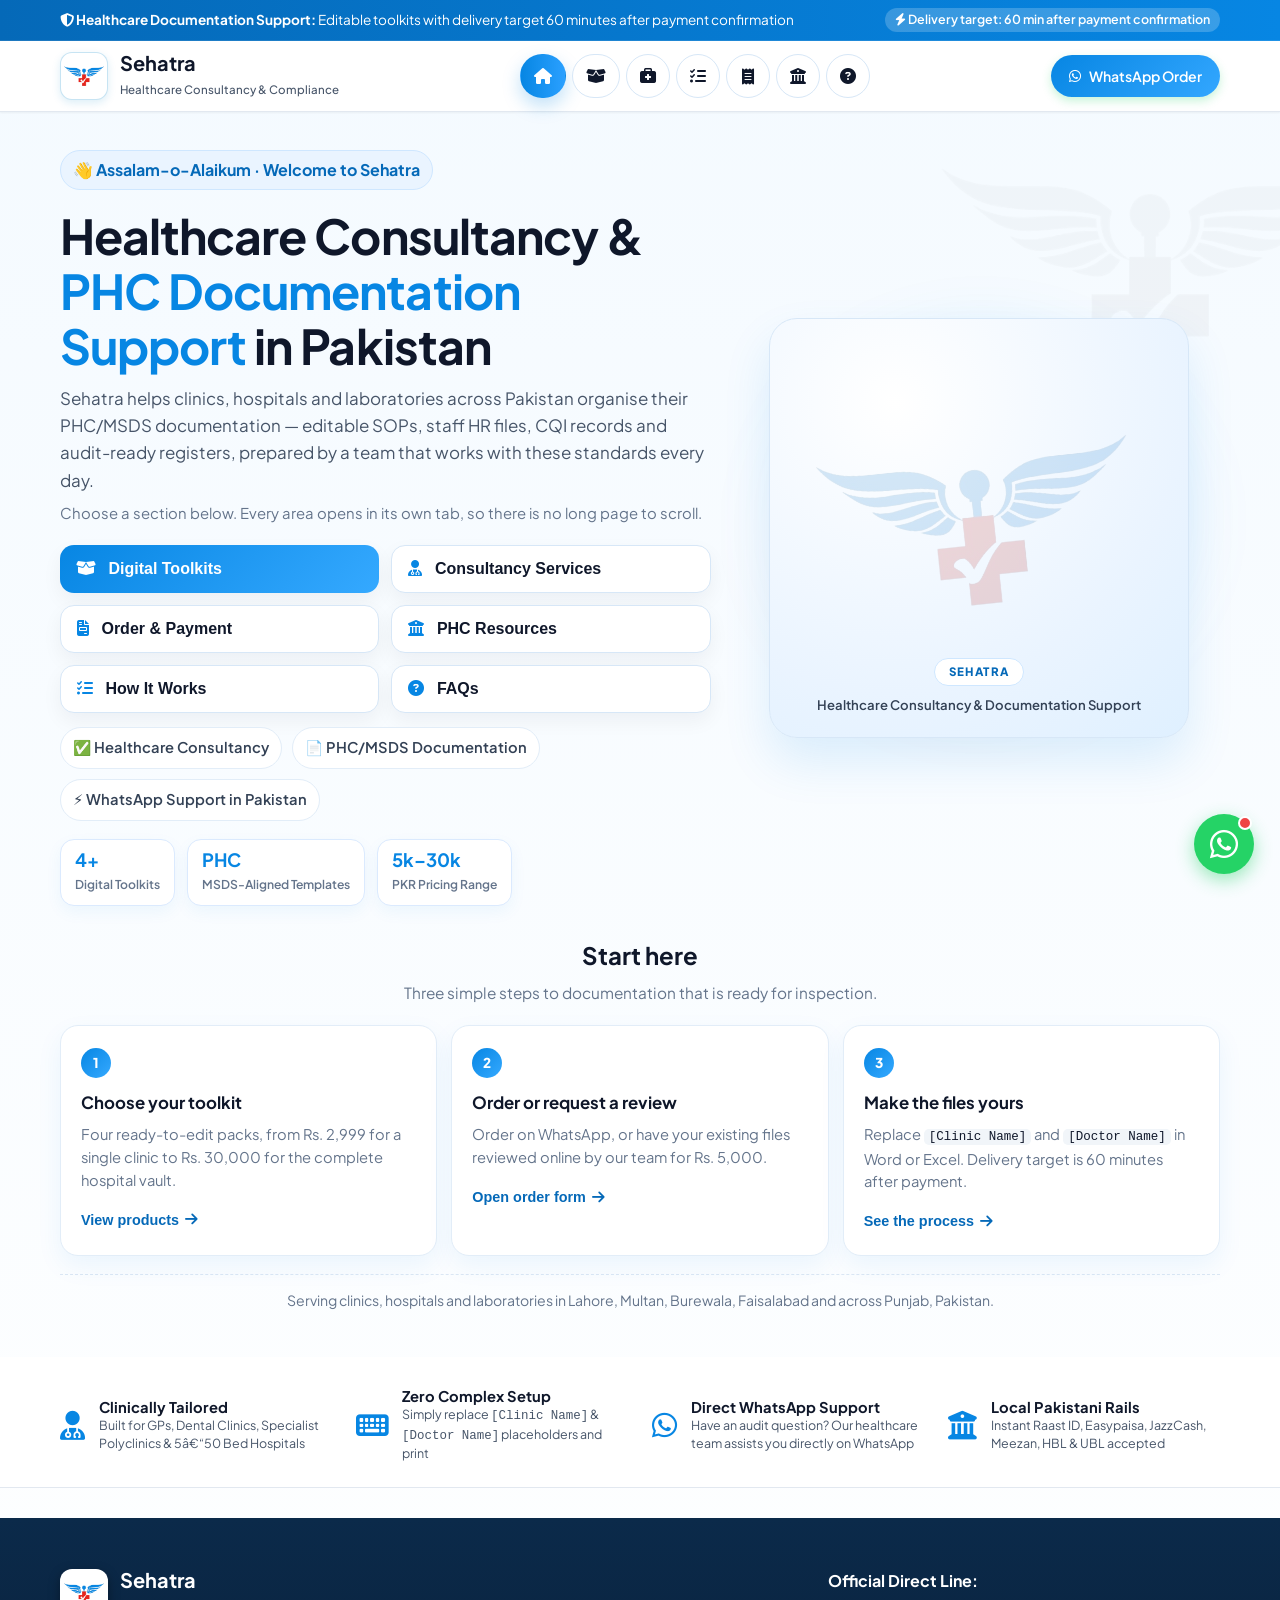
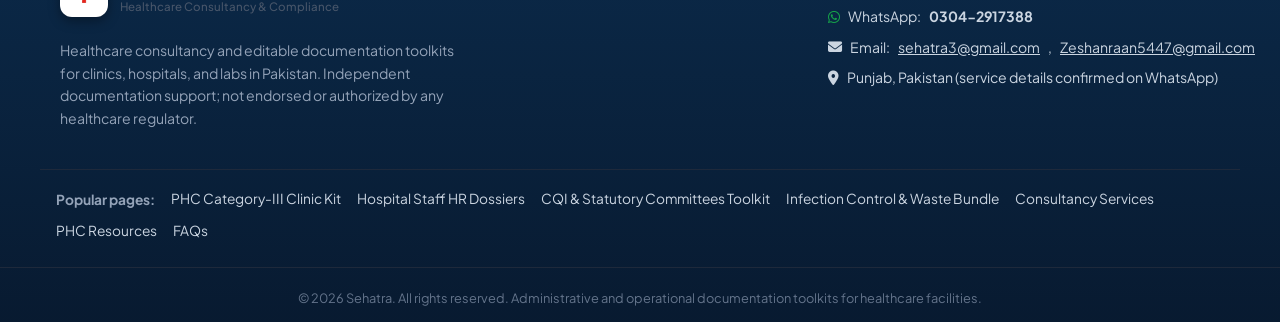
==== index.html @ 79a6854d "Animate watermark panel with floating glow, sheen and sparkles" ====
﻿<!DOCTYPE html>
<html lang="en">
<head>
    <meta charset="UTF-8">
    <meta name="viewport" content="width=device-width, initial-scale=1.0">
    <title>Sehatra | Healthcare Consultancy &amp; PHC Documentation in Pakistan</title>
    <meta name="description" content="Sehatra healthcare consultancy in Pakistan: PHC/MSDS documentation, online document review (Rs. 5,000) and on-visit audit guidance (Rs. 15,000) for clinics &amp; hospitals.">
    <link rel="canonical" href="https://zeshanhaider1.github.io/sehatra/">
    <link rel="icon" type="image/png" href="sehatra-logo.png">
    <link rel="apple-touch-icon" href="sehatra-logo.png">
    <link rel="preconnect" href="https://cdnjs.cloudflare.com" crossorigin>

    <!-- Search Engine Optimization (SEO) Meta Tags -->
    <meta name="robots" content="index, follow, max-snippet:-1, max-image-preview:large, max-video-preview:-1">
    <meta name="keywords" content="healthcare consultancy Pakistan, healthcare consultant Punjab, hospital consultancy Pakistan, clinic consultancy, PHC documentation consultancy, PHC MSDS consultant, hospital audit guidance, healthcare compliance consultant, Sehatra, clinic documentation Pakistan, hospital HR files, CQI committee records, infection control logs, healthcare SOP templates">
    <meta name="author" content="Sehatra">
    <meta name="geo.region" content="PK-PB">
    <meta name="geo.placename" content="Punjab, Pakistan">

    <!-- Structured Data (JSON-LD) for Google Rich Snippets & Search Appearance -->
    <script type="application/ld+json">
    {
      "@context": "https://schema.org",
      "@graph": [
        {
          "@type": "Organization",
          "@id": "https://zeshanhaider1.github.io/sehatra/#organization",
          "name": "Sehatra",
          "url": "https://zeshanhaider1.github.io/sehatra/",
          "logo": {
            "@type": "ImageObject",
            "url": "https://zeshanhaider1.github.io/sehatra/sehatra-logo.png"
          },
          "contactPoint": {
            "@type": "ContactPoint",
            "telephone": "+92-304-2917388",
            "contactType": "customer service",
            "areaServed": "PK",
            "availableLanguage": ["English", "Urdu"]
          },
          "sameAs": [
            "https://www.facebook.com/112123161286133",
            "https://www.instagram.com/sehatra4/",
            "https://www.tiktok.com/@sehatrabyzeshanhaider"
          ]
        },
        {
          "@type": "WebSite",
          "@id": "https://zeshanhaider1.github.io/sehatra/#website",
          "url": "https://zeshanhaider1.github.io/sehatra/",
          "name": "Sehatra",
          "description": "Editable healthcare operations and documentation toolkits for clinics, hospitals and labs in Pakistan",
          "publisher": {
            "@id": "https://zeshanhaider1.github.io/sehatra/#organization"
          }
        },
        {
          "@type": "Product",
          "name": "PHC Category-III Clinic Compliance Starter Kit",
          "url": "https://zeshanhaider1.github.io/sehatra/phc-category-iii-clinic-kit.html",
          "description": "Complete operations SOP manual, 47-point audit checklist, and biomedical waste tracker for single-doctor clinics and dental practices.",
          "image": "https://zeshanhaider1.github.io/sehatra/sehatra-logo.png",
          "brand": {
            "@type": "Brand",
            "name": "Sehatra"
          },
          "offers": {
            "@type": "Offer",
            "url": "https://zeshanhaider1.github.io/sehatra/#products",
            "priceCurrency": "PKR",
            "price": "4999",
            "priceValidUntil": "2027-12-31",
            "availability": "https://schema.org/InStock",
            "seller": {
              "@id": "https://zeshanhaider1.github.io/sehatra/#organization"
            }
          }
        },
        {
          "@type": "Product",
          "name": "Clinic Infection Control & Biomedical Waste Bundle",
          "url": "https://zeshanhaider1.github.io/sehatra/infection-control-biomedical-waste-bundle.html",
          "description": "Autoclave logbooks, color-coded waste segregation registers, and needle-stick injury incident protocols.",
          "image": "https://zeshanhaider1.github.io/sehatra/sehatra-logo.png",
          "brand": {
            "@type": "Brand",
            "name": "Sehatra"
          },
          "offers": {
            "@type": "Offer",
            "url": "https://zeshanhaider1.github.io/sehatra/#products",
            "priceCurrency": "PKR",
            "price": "2999",
            "priceValidUntil": "2027-12-31",
            "availability": "https://schema.org/InStock",
            "seller": {
              "@id": "https://zeshanhaider1.github.io/sehatra/#organization"
            }
          }
        },
        {
          "@type": "Product",
          "name": "All-in-One Healthcare Operations & Hospital Accreditation Vault",
          "description": "Definitive master suite containing all 4 specialized toolkits covering every single administrative standard for clinics and hospitals.",
          "image": "https://zeshanhaider1.github.io/sehatra/sehatra-logo.png",
          "brand": {
            "@type": "Brand",
            "name": "Sehatra"
          },
          "offers": {
            "@type": "Offer",
            "url": "https://zeshanhaider1.github.io/sehatra/#products",
            "priceCurrency": "PKR",
            "price": "30000",
            "priceValidUntil": "2027-12-31",
            "availability": "https://schema.org/InStock",
            "seller": {
              "@id": "https://zeshanhaider1.github.io/sehatra/#organization"
            }
          }
        },
        {
          "@type": "Product",
          "name": "Hospital Staff HR Dossiers & Job Descriptions Pack",
          "url": "https://zeshanhaider1.github.io/sehatra/hospital-hr-dossiers.html",
          "description": "Editable staff master files, 16-cadre job descriptions, orientation manual, appraisal pack, and credentialing tracker for hospitals and clinics in Pakistan.",
          "image": "https://zeshanhaider1.github.io/sehatra/sehatra-logo.png",
          "brand": {"@type": "Brand", "name": "Sehatra"},
          "offers": {
            "@type": "Offer",
            "url": "https://zeshanhaider1.github.io/sehatra/hospital-hr-dossiers.html",
            "priceCurrency": "PKR",
            "price": "4999",
            "availability": "https://schema.org/InStock",
            "seller": {"@id": "https://zeshanhaider1.github.io/sehatra/#organization"}
          }
        },
        {
          "@type": "Product",
          "name": "Hospital CQI & Statutory Committees Toolkit",
          "url": "https://zeshanhaider1.github.io/sehatra/hospital-cqi-committees.html",
          "description": "Editable CQI notification-to-minutes sequence, KPI trackers, OTMC and HICC packs, and medical record review formats.",
          "image": "https://zeshanhaider1.github.io/sehatra/sehatra-logo.png",
          "brand": {"@type": "Brand", "name": "Sehatra"},
          "offers": {
            "@type": "Offer",
            "url": "https://zeshanhaider1.github.io/sehatra/hospital-cqi-committees.html",
            "priceCurrency": "PKR",
            "price": "6999",
            "availability": "https://schema.org/InStock",
            "seller": {"@id": "https://zeshanhaider1.github.io/sehatra/#organization"}
          }
        },
        {
          "@type": "FAQPage",
          "mainEntity": [
            {
              "@type": "Question",
              "name": "Are these templates aligned with Punjab Healthcare Commission (PHC) MSDS?",
              "acceptedAnswer": {
                "@type": "Answer",
                "text": "These templates are drafted to align with commonly referenced indicators in PHC Category-II/III MSDS and similar provincial standards. They are administrative tools to help organize documentation; inspection outcomes depend on your facility's actual implementation, records, and the regulator's review."
              }
            },
            {
              "@type": "Question",
              "name": "In what format are the files provided, and can we edit them?",
              "acceptedAnswer": {
                "@type": "Answer",
                "text": "All documents are provided in fully editable Microsoft Word (.docx) and Microsoft Excel (.xlsx) formats. Each document features clear placeholders like [Clinic Name] and [Doctor Name], allowing you to insert your clinic details, doctor registration numbers, and letterhead in minutes."
              }
            },
            {
              "@type": "Question",
              "name": "How quickly do we receive the files after payment?",
              "acceptedAnswer": {
                "@type": "Answer",
                "text": "Our delivery target is within 60 minutes after payment confirmation. Once your transfer screenshot is shared on WhatsApp, we send the Google Drive link and a compressed ZIP file. If there is any delay, we will update you on WhatsApp."
              }
            },
            {
              "@type": "Question",
              "name": "Can clinics and hospitals in Sindh (SHCC), KPK, or Islamabad (IHRA) use these toolkits?",
              "acceptedAnswer": {
                "@type": "Answer",
                "text": "Many operational areas (infection control, biomedical waste segregation, staff credentialing, and informed consent) are similar across provincial regulators such as SHCC, KP-HCC, and IHRA. However, requirements can vary by province, category, and facility type, so review and adapt the templates to your local regulator's current checklist."
              }
            },
            {
              "@type": "Question",
              "name": "Do you provide guidance if an inspector requests specific compliance registers?",
              "acceptedAnswer": {
                "@type": "Answer",
                "text": "Yes. Every kit includes a quick-start organization checklist, and our support desk is available on WhatsApp to guide you on how to fill, sign, and organize your files. We provide documentation support, not regulatory approval guarantees."
              }
            },
            {
              "@type": "Question",
              "name": "Does Sehatra provide healthcare consultancy services?",
              "acceptedAnswer": {
                "@type": "Answer",
                "text": "Yes. Sehatra provides healthcare consultancy and documentation support for clinics and hospitals in Pakistan, including Online Document Preview & Review (Rs. 5,000) and On-Visit Consultation & Audit Guidance (Rs. 15,000). Services focus on practical documentation guidance and record organization; regulatory approval is not guaranteed."
              }
            }
          ]
        },
        {
          "@type": "ProfessionalService",
          "@id": "https://zeshanhaider1.github.io/sehatra/#service",
          "name": "Sehatra Healthcare Consultancy",
          "url": "https://zeshanhaider1.github.io/sehatra/#services",
          "provider": {"@id": "https://zeshanhaider1.github.io/sehatra/#organization"},
          "areaServed": [
            {"@type": "Country", "name": "Pakistan"},
            {"@type": "AdministrativeArea", "name": "Punjab"},
            {"@type": "City", "name": "Lahore"},
            {"@type": "City", "name": "Multan"},
            {"@type": "City", "name": "Burewala"},
            {"@type": "City", "name": "Faisalabad"},
            {"@type": "City", "name": "Islamabad"}
          ],
          "telephone": "+92-304-2917388",
          "priceRange": "PKR 2,999 - PKR 30,000",
          "address": {
            "@type": "PostalAddress",
            "addressLocality": "Burewala",
            "addressRegion": "Punjab",
            "addressCountry": "PK"
          },
          "serviceType": ["Healthcare consultancy", "PHC documentation support", "Hospital audit guidance", "Clinic compliance documentation"],
          "description": "Healthcare consultancy and documentation support for clinics and hospitals in Pakistan, including online document review and on-visit audit guidance.",
          "hasOfferCatalog": {
            "@type": "OfferCatalog",
            "name": "Healthcare Consultancy Services",
            "itemListElement": [
              {
                "@type": "Offer",
                "itemOffered": {"@type": "Service", "name": "Online Document Preview & Review"},
                "price": "5000",
                "priceCurrency": "PKR"
              },
              {
                "@type": "Offer",
                "itemOffered": {"@type": "Service", "name": "On-Visit Consultation & Audit Guidance"},
                "price": "15000",
                "priceCurrency": "PKR"
              }
            ]
          }
        }
,
        {
          "@type": "BreadcrumbList",
          "@id": "https://zeshanhaider1.github.io/sehatra/#breadcrumb",
          "itemListElement": [
            {"@type": "ListItem", "position": 1, "name": "Home", "item": "https://zeshanhaider1.github.io/sehatra/"},
            {"@type": "ListItem", "position": 2, "name": "Digital Toolkits", "item": "https://zeshanhaider1.github.io/sehatra/#products"},
            {"@type": "ListItem", "position": 3, "name": "Consultancy Services", "item": "https://zeshanhaider1.github.io/sehatra/#services"},
            {"@type": "ListItem", "position": 4, "name": "Order & Payment", "item": "https://zeshanhaider1.github.io/sehatra/#order-form-section"}
          ]
        },
        {
          "@type": "HowTo",
          "@id": "https://zeshanhaider1.github.io/sehatra/#howto-order",
          "name": "How to order a Sehatra healthcare documentation toolkit",
          "description": "Order an editable PHC/MSDS documentation toolkit from Sehatra in three steps using local Pakistani payment methods.",
          "totalTime": "PT60M",
          "estimatedCost": {"@type": "MonetaryAmount", "currency": "PKR", "value": "2999"},
          "step": [
            {
              "@type": "HowToStep",
              "position": 1,
              "name": "Select toolkit and submit details",
              "text": "Choose the toolkit or consultancy service you need and send your clinic details on WhatsApp or through the online order form.",
              "url": "https://zeshanhaider1.github.io/sehatra/#products"
            },
            {
              "@type": "HowToStep",
              "position": 2,
              "name": "Transfer payment through local rails",
              "text": "Pay via Raast ID, Easypaisa, JazzCash, Meezan, HBL or UBL bank transfer, then share the payment screenshot on WhatsApp.",
              "url": "https://zeshanhaider1.github.io/sehatra/#order-form-section"
            },
            {
              "@type": "HowToStep",
              "position": 3,
              "name": "Receive editable files",
              "text": "Receive a Google Drive link and a compressed ZIP with editable Word and Excel files, with a delivery target of 60 minutes after payment confirmation.",
              "url": "https://zeshanhaider1.github.io/sehatra/#how-it-works"
            }
          ]
        }
      ]
    }
    </script>
    
    <!-- Open Graph / Facebook -->
    <meta property="og:type" content="website">
    <meta property="og:site_name" content="Sehatra">
    <meta property="og:title" content="Sehatra - Healthcare Consultancy &amp; PHC Documentation Services in Pakistan">
    <meta property="og:description" content="Healthcare consultancy in Pakistan: online document review, on-visit audit guidance, and editable PHC/MSDS documentation toolkits for clinics, hospitals &amp; labs.">
    <meta property="og:url" content="https://zeshanhaider1.github.io/sehatra/">
    <meta property="og:locale" content="en_PK">
    <meta property="og:image" content="https://zeshanhaider1.github.io/sehatra/og-image.png">
    <meta property="og:image:secure_url" content="https://zeshanhaider1.github.io/sehatra/og-image.png">
    <meta property="og:image:type" content="image/png">
    <meta property="og:image:width" content="1200">
    <meta property="og:image:height" content="630">
    <meta property="og:image:alt" content="Sehatra — healthcare consultancy and PHC documentation support in Pakistan">
    
    <!-- Twitter -->
    <meta name="twitter:card" content="summary_large_image">
    <meta name="twitter:title" content="Sehatra - Healthcare Consultancy &amp; Documentation Services in Pakistan">
    <meta name="twitter:description" content="Healthcare consultancy in Pakistan: document review, on-visit audit guidance, and editable PHC/MSDS toolkits for clinics &amp; hospitals.">
    <meta name="twitter:image" content="https://zeshanhaider1.github.io/sehatra/og-image.png">
    <meta name="twitter:image:alt" content="Sehatra — healthcare consultancy and PHC documentation support in Pakistan">
    
    <!-- Google Fonts -->
    <link rel="preconnect" href="https://fonts.googleapis.com">
    <link rel="preconnect" href="https://fonts.gstatic.com" crossorigin>
    <link href="https://fonts.googleapis.com/css2?family=Plus+Jakarta+Sans:wght@400;500;600;700;800&display=swap" rel="stylesheet">
    
    <!-- FontAwesome Icons -->
    <link rel="stylesheet" href="https://cdnjs.cloudflare.com/ajax/libs/font-awesome/6.4.0/css/all.min.css">
    <link rel="stylesheet" href="styles.css">
    
    <style>
        .order-policy {
            list-style: none;
            margin: 1.25rem 0 0;
            padding: 1rem 1.1rem;
            border: 1px solid #d8e6e2;
            border-radius: 12px;
            background: #f4fbf9;
            font-size: .86rem;
            line-height: 1.55;
            color: #2c4a44;
        }
        .order-policy li {
            display: flex;
            gap: .55rem;
            align-items: flex-start;
            margin: 0 0 .5rem;
        }
        .order-policy li:last-child { margin-bottom: 0; }
        .order-policy i { color: #0f9b8e; margin-top: .2rem; }
        .hp-field {
            position: absolute !important;
            left: -9999px !important;
            width: 1px;
            height: 1px;
            opacity: 0;
            pointer-events: none;
        }
        .order-id-line {
            margin: .9rem 0 0;
            font-size: .8rem;
            letter-spacing: .04em;
            text-transform: uppercase;
            color: #5b7a74;
        }
        .order-id-line strong { color: #0f766e; letter-spacing: .02em; }
    </style>
    <meta name="theme-color" content="#0786E3">
</head>
<body>

    <!-- TOP ANNOUNCEMENT BAR -->
    <div class="top-bar">
        <div class="container top-bar-content">
            <span><i class="fa-solid fa-shield-halved"></i> <strong>Healthcare Documentation Support:</strong> Editable toolkits with delivery target 60 minutes after payment confirmation</span>
            <span class="delivery-badge"><i class="fa-solid fa-bolt"></i> Delivery target: 60 min after payment confirmation</span>
        </div>
    </div>

    <!-- NAVIGATION -->
    <nav class="navbar">
        <div class="container nav-container">
            <a href="#" class="brand">
                <div class="brand-logo-wrap">
                    <img src="sehatra-logo.png" alt="Sehatra Logo" class="brand-logo-img">
                </div>
                <div class="brand-text">
                    <span class="brand-title">Sehatra</span>
                    <span class="brand-sub">Healthcare Consultancy &amp; Compliance</span>
                </div>
            </a>
            <div class="nav-links tab-nav" role="tablist" aria-label="Site sections">
                    <button class="tab-link active" data-tab="home" role="tab" aria-label="Home" aria-selected="true"><i class="fa-solid fa-house"></i><span class="tab-label">Home</span></button>
                    <button class="tab-link" data-tab="products" role="tab" aria-label="Products" aria-selected="false"><i class="fa-solid fa-box-open"></i><span class="tab-label">Products</span></button>
                    <button class="tab-link" data-tab="services" role="tab" aria-label="Services" aria-selected="false"><i class="fa-solid fa-briefcase-medical"></i><span class="tab-label">Services</span></button>
                    <button class="tab-link" data-tab="how" role="tab" aria-label="How It Works" aria-selected="false"><i class="fa-solid fa-list-check"></i><span class="tab-label">How It Works</span></button>
                    <button class="tab-link" data-tab="order" role="tab" aria-label="Order and Payment" aria-selected="false"><i class="fa-solid fa-receipt"></i><span class="tab-label">Order &amp; Payment</span></button>
                    <button class="tab-link" data-tab="phc" role="tab" aria-label="PHC Resources" aria-selected="false"><i class="fa-solid fa-building-columns"></i><span class="tab-label">PHC Resources</span></button>
                    <button class="tab-link" data-tab="faq" role="tab" aria-label="FAQs" aria-selected="false"><i class="fa-solid fa-circle-question"></i><span class="tab-label">FAQs</span></button>
                </div>
            <div class="nav-cta">
                <a href="https://wa.me/923042917388?text=Hello%20Sehatra%2C%20I%20would%20like%20to%20order%20the%20PHC%20compliance%20toolkit." target="_blank" class="btn btn-wa-nav"><i class="fa-brands fa-whatsapp"></i> <span class="wa-label">WhatsApp Order</span></a>
            </div>
        </div>
    </nav>



<main class="app-main">

    <!-- WELCOME DASHBOARD -->
    <section id="home-panel" class="tab-panel active" data-panel="home">
      <div class="welcome-dashboard"><img src="sehatra-logo.png" alt="" aria-hidden="true" class="welcome-bg-watermark" loading="lazy" decoding="async">
        <div class="container">
          <div class="welcome-grid">
            <div class="welcome-copy reveal in-view">
              <span class="welcome-kicker">👋 Assalam-o-Alaikum &middot; Welcome to Sehatra</span>
              <h1>Healthcare Consultancy &amp; <span class="brand-accent">PHC Documentation Support</span> in Pakistan</h1>
              <p class="welcome-lead">Sehatra helps clinics, hospitals and laboratories across Pakistan organise their PHC/MSDS documentation &mdash; editable SOPs, staff HR files, CQI records and audit-ready registers, prepared by a team that works with these standards every day.</p>
              <p class="welcome-note">Choose a section below. Every area opens in its own tab, so there is no long page to scroll.</p>
              <div class="dashboard-actions">
                <button class="dash-btn primary" data-tab="products"><i class="fa-solid fa-box-open"></i> Digital Toolkits</button>
                <button class="dash-btn" data-tab="services"><i class="fa-solid fa-user-doctor"></i> Consultancy Services</button>
                <button class="dash-btn" data-tab="order"><i class="fa-solid fa-file-invoice"></i> Order &amp; Payment</button>
                <button class="dash-btn" data-tab="phc"><i class="fa-solid fa-building-columns"></i> PHC Resources</button>
                <button class="dash-btn" data-tab="how"><i class="fa-solid fa-list-check"></i> How It Works</button>
                <button class="dash-btn" data-tab="faq"><i class="fa-solid fa-circle-question"></i> FAQs</button>
              </div>
              <div class="welcome-highlights">
                <span>✅ Healthcare Consultancy</span>
                <span>📄 PHC/MSDS Documentation</span>
                <span>⚡ WhatsApp Support in Pakistan</span>
              </div>
              <div class="welcome-stats">
                <div class="stat"><strong>4+</strong><span>Digital Toolkits</span></div>
                <div class="stat"><strong>PHC</strong><span>MSDS-Aligned Templates</span></div>
                <div class="stat"><strong>5k&ndash;30k</strong><span>PKR Pricing Range</span></div>
              </div>
            </div>
            <div class="welcome-watermark reveal in-view">
              <div class="watermark-frame">
                <span class="wm-spark wm-spark-1" aria-hidden="true"></span>
                <span class="wm-spark wm-spark-2" aria-hidden="true"></span>
                <span class="wm-spark wm-spark-3" aria-hidden="true"></span>
                <img src="sehatra-logo.png" alt="Sehatra healthcare consultancy logo" class="watermark-logo" loading="lazy" decoding="async">
                <div class="watermark-caption">
                  <span class="watermark-pill">SEHATRA</span>
                  <p>Healthcare Consultancy &amp; Documentation Support</p>
                </div>
              </div>
            </div>
          </div>

          <!-- WELCOME QUICK START -->
          <div class="welcome-steps reveal in-view">
            <div class="welcome-steps-head">
              <h2>Start here</h2>
              <p>Three simple steps to documentation that is ready for inspection.</p>
            </div>
            <div class="ws-grid">
              <article class="ws-card">
                <span class="ws-num">1</span>
                <h3>Choose your toolkit</h3>
                <p>Four ready-to-edit packs, from Rs. 2,999 for a single clinic to Rs. 30,000 for the complete hospital vault.</p>
                <button class="ws-link" data-switch-tab data-tab="products">View products <i class="fa-solid fa-arrow-right"></i></button>
              </article>
              <article class="ws-card">
                <span class="ws-num">2</span>
                <h3>Order or request a review</h3>
                <p>Order on WhatsApp, or have your existing files reviewed online by our team for Rs. 5,000.</p>
                <button class="ws-link" data-switch-tab data-tab="order">Open order form <i class="fa-solid fa-arrow-right"></i></button>
              </article>
              <article class="ws-card">
                <span class="ws-num">3</span>
                <h3>Make the files yours</h3>
                <p>Replace <code>[Clinic Name]</code> and <code>[Doctor Name]</code> in Word or Excel. Delivery target is 60 minutes after payment.</p>
                <button class="ws-link" data-switch-tab data-tab="how">See the process <i class="fa-solid fa-arrow-right"></i></button>
              </article>
            </div>
            <p class="welcome-areas">Serving clinics, hospitals and laboratories in Lahore, Multan, Burewala, Faisalabad and across Punjab, Pakistan.</p>
          </div>
        </div>
      </div>
          <!-- TRUST STRIP -->
    <section class="trust-strip">
        <div class="container trust-grid">
            <div class="trust-box reveal">
                <i class="fa-solid fa-user-doctor"></i>
                <div>
                    <h4>Clinically Tailored</h4>
                    <p>Built for GPs, Dental Clinics, Specialist Polyclinics &amp; 5â€“50 Bed Hospitals</p>
                </div>
            </div>
            <div class="trust-box reveal">
                <i class="fa-solid fa-keyboard"></i>
                <div>
                    <h4>Zero Complex Setup</h4>
                    <p>Simply replace <code>[Clinic Name]</code> &amp; <code>[Doctor Name]</code> placeholders and print</p>
                </div>
            </div>
            <div class="trust-box reveal">
                <i class="fa-brands fa-whatsapp text-green"></i>
                <div>
                    <h4>Direct WhatsApp Support</h4>
                    <p>Have an audit question? Our healthcare team assists you directly on WhatsApp</p>
                </div>
            </div>
            <div class="trust-box reveal">
                <i class="fa-solid fa-building-columns"></i>
                <div>
                    <h4>Local Pakistani Rails</h4>
                    <p>Instant Raast ID, Easypaisa, JazzCash, Meezan, HBL &amp; UBL accepted</p>
                </div>
            </div>
        </div>
    </section>


    </section>
<section id="products-panel" class="tab-panel" data-panel="products">    <!-- PRODUCTS SECTION -->
    <section id="products" class="products-section">
        <div class="container">
            <div class="section-header text-center reveal">
                <span class="section-tag">📦 Compliance &amp; Operations Toolkits</span>
                <h2 class="section-title">Select the Perfect Toolkit for Your Medical Facility</h2>
                <p class="section-desc">All templates are provided in unlocked Microsoft Word (.docx) and Excel (.xlsx) formats so you can adapt them to your clinic branding, doctor credentials, and letterhead. Official approval depends on each facility's implementation and the regulator's review.</p>
            </div>

            <div class="products-grid">

                <!-- PRODUCT 1 (HERO) -->
                <div class="product-card featured-border reveal">
                    <div class="popular-ribbon">Most Popular</div>
                    <div class="card-top">
                        <span class="category-pill">For GP Clinics, Polyclinics &amp; Dental OPDs</span>
                        <h3 class="product-name"><a href="phc-category-iii-clinic-kit.html">PHC Category-III Clinic Compliance Starter Kit</a></h3>
                        <p class="product-summary">Editable Word SOPs and an MSDS self-audit checklist for GP and family physician clinics in Punjab.</p>
                        <div class="pricing-block">
                            <span class="current-price">Rs. 4,999</span>
                            <span class="old-price">Rs. 15,000</span>
                            <span class="discount-badge">SAVE 66%</span>
                        </div>
                    </div>
                    <div class="deliverables-list">
                        <h4>Included Master Deliverables:</h4>
                        <ul>
                            <li><i class="fa-solid fa-check text-green"></i> <strong>Complete SOPs Manual:</strong> 18 Standards Category-III Operations SOP (.docx)</li>
                            <li><i class="fa-solid fa-check text-green"></i> <strong>Inspection Checklist:</strong> 47-Point MSDS Readiness Self-Audit Tool (.docx)</li>
                            <li><i class="fa-solid fa-check text-green"></i> <strong>MSDS Compliance Matrix:</strong> Standard-wise evidence &amp; document tracker (.docx)</li>
                            <li><i class="fa-solid fa-check text-green"></i> <strong>Weekly Clinic Scorecard:</strong> Hygiene, sterilization, and OPD scorecard (.docx)</li>
                            <li><i class="fa-solid fa-check text-green"></i> <strong>Infection Control &amp; Waste:</strong> Daily biomedical waste disposal register (.docx)</li>
                            <li><i class="fa-solid fa-check text-green"></i> <strong>Bilingual Patient Charter:</strong> Print-ready Patient Rights &amp; Responsibilities (.pdf)</li>
                        </ul>
                    </div>
                    <div class="card-actions">
                        <a href="https://wa.me/923042917388?text=Hello%20Sehatra%2C%20I%20want%20to%20order%20Product%201%20(PHC%20Category-III%20Clinic%20Kit%20-%20Rs.%204%2C999)." target="_blank" class="btn btn-wa-card">
                            <i class="fa-brands fa-whatsapp"></i> Order via WhatsApp (Rs. 4,999)
                        </a>
                        <button onclick="selectProductInForm('Product 1: PHC Category-III Clinic Kit (Rs. 4,999)')" class="btn btn-outline-card">
                            <i class="fa-solid fa-list-check"></i> Fill Order Form
                        </button>
                    </div>
                </div>

                <!-- PRODUCT 4 (TRIPWIRE / ENTRY) -->
                <div class="product-card reveal">
                    <div class="card-top">
                        <span class="category-pill">IPC &amp; Lab Safety Standards</span>
                        <h3 class="product-name"><a href="infection-control-biomedical-waste-bundle.html">Clinic Infection Control &amp; Biomedical Waste Bundle</a></h3>
                        <p class="product-summary">Autoclave logs, color-coded waste segregation registers, and needle-stick injury protocols required on day one of any inspection.</p>
                        <div class="pricing-block">
                            <span class="current-price">Rs. 2,999</span>
                            <span class="old-price">Rs. 8,000</span>
                            <span class="discount-badge">SAVE 62%</span>
                        </div>
                    </div>
                    <div class="deliverables-list">
                        <h4>Included Master Deliverables:</h4>
                        <ul>
                            <li><i class="fa-solid fa-check text-green"></i> <strong>Daily Biomedical Waste Logbook:</strong> Yellow/Red/White bag tracking (.docx)</li>
                            <li><i class="fa-solid fa-check text-green"></i> <strong>CSSD Autoclave Logbook:</strong> Sterilization cycle validation &amp; temperature register (.docx)</li>
                            <li><i class="fa-solid fa-check text-green"></i> <strong>CSSD Breakdown Register:</strong> Autoclave failure and recall protocol (.docx)</li>
                            <li><i class="fa-solid fa-check text-green"></i> <strong>Needle Stick Injury (NSI) Logbook:</strong> Incident investigation report &amp; PEP protocol (.docx)</li>
                            <li><i class="fa-solid fa-check text-green"></i> <strong>Weekly Sanitation Sheet:</strong> Clinic disinfection &amp; deep cleaning format (.docx)</li>
                            <li><i class="fa-solid fa-check text-green"></i> <strong>Sterilization Protocol Poster:</strong> Print-ready autoclave guidelines (.pdf)</li>
                        </ul>
                    </div>
                    <div class="card-actions">
                        <a href="https://wa.me/923042917388?text=Hello%20Sehatra%2C%20I%20want%20to%20order%20Product%204%20(Infection%20Control%20%26%20Waste%20Bundle%20-%20Rs.%202%2C999)." target="_blank" class="btn btn-wa-card">
                            <i class="fa-brands fa-whatsapp"></i> Order via WhatsApp (Rs. 2,999)
                        </a>
                        <button onclick="selectProductInForm('Product 4: Infection Control & Waste Bundle (Rs. 2,999)')" class="btn btn-outline-card">
                            <i class="fa-solid fa-list-check"></i> Fill Order Form
                        </button>
                    </div>
                </div>

                <!-- PRODUCT 2 (HR DOSSIERS) -->
                <div class="product-card reveal">
                    <div class="card-top">
                        <span class="category-pill">For 5â€“50 Bed Hospitals &amp; Daycare Centers</span>
                        <h3 class="product-name"><a href="hospital-hr-dossiers.html">Hospital Staff Complete HR Dossiers &amp; Job Descriptions Pack</a></h3>
                        <p class="product-summary">Comprehensive personal compliance files, formal appointment letters, and signed job descriptions covering all 16 clinical and administrative cadres.</p>
                        <div class="pricing-block">
                            <span class="current-price">Rs. 4,999</span>
                            <span class="old-price">Rs. 14,000</span>
                            <span class="discount-badge">SAVE 64%</span>
                        </div>
                    </div>
                    <div class="deliverables-list">
                        <h4>Included Master Deliverables:</h4>
                        <ul>
                            <li><i class="fa-solid fa-check text-green"></i> <strong>Staff Master File Template:</strong> Appointment letter, health form, 14-point checklist (.docx)</li>
                            <li><i class="fa-solid fa-check text-green"></i> <strong>16-Cadre Job Descriptions:</strong> Clinical &amp; Admin roles with signature sign-off sheets (.docx)</li>
                            <li><i class="fa-solid fa-check text-green"></i> <strong>Staff Orientation Manual:</strong> Hospital safety, patient privacy &amp; code of conduct (.docx)</li>
                            <li><i class="fa-solid fa-check text-green"></i> <strong>Performance Appraisal Pack:</strong> Annual evaluation scorecards + Master Appraisal Register (.docx)</li>
                            <li><i class="fa-solid fa-check text-green"></i> <strong>Urdu Job Descriptions:</strong> Vernacular responsibility sheets for janitorial &amp; security staff (.docx)</li>
                            <li><i class="fa-solid fa-check text-green"></i> <strong>Staff Master Roster:</strong> Complete institutional credentialing and verification tracker (.docx)</li>
                        </ul>
                    </div>
                    <div class="card-actions">
                        <a href="https://wa.me/923042917388?text=Hello%20Sehatra%2C%20I%20want%20to%20order%20Product%202%20(Hospital%20Staff%20HR%20Dossier%20Pack%20-%20Rs.%204%2C999)." target="_blank" class="btn btn-wa-card">
                            <i class="fa-brands fa-whatsapp"></i> Order via WhatsApp (Rs. 4,999)
                        </a>
                        <button onclick="selectProductInForm('Product 2: Hospital Staff HR Dossier Pack (Rs. 4,999)')" class="btn btn-outline-card">
                            <i class="fa-solid fa-list-check"></i> Fill Order Form
                        </button>
                    </div>
                </div>

                <!-- PRODUCT 3 (COMMITTEES & CQI) -->
                <div class="product-card reveal">
                    <div class="card-top">
                        <span class="category-pill">For Secondary Hospitals &amp; Surgical Centers</span>
                        <h3 class="product-name"><a href="hospital-cqi-committees.html">Hospital Statutory Audit &amp; Committees Toolkit (CQI, OTMC, HICC)</a></h3>
                        <p class="product-summary">Continuous Quality Improvement (CQI), OT Committee, and Medical Record Review quarterly meetings, TORs, and measurable KPI trackers.</p>
                        <div class="pricing-block">
                            <span class="current-price">Rs. 6,999</span>
                            <span class="old-price">Rs. 18,000</span>
                            <span class="discount-badge">SAVE 61%</span>
                        </div>
                    </div>
                    <div class="deliverables-list">
                        <h4>Included Master Deliverables:</h4>
                        <ul>
                            <li><i class="fa-solid fa-check text-green"></i> <strong>CQI 5-Document Sequence:</strong> Notification, Attendance, Monitoring Tool, Report &amp; Minutes (.docx)</li>
                            <li><i class="fa-solid fa-check text-green"></i> <strong>6 Clinical KPI Domains:</strong> Adverse drug events, critical lab notifications &amp; surgical audits (.docx)</li>
                            <li><i class="fa-solid fa-check text-green"></i> <strong>OTMC Master Pack:</strong> Operation Theatre Management Committee SOPs &amp; Minutes (.docx)</li>
                            <li><i class="fa-solid fa-check text-green"></i> <strong>HICC Master Pack:</strong> Hospital Infection Control Committee TORs &amp; surveillance (.docx)</li>
                            <li><i class="fa-solid fa-check text-green"></i> <strong>Medical Record Review Suite:</strong> Case sampling sheet, 10% IPD clinical audit &amp; report (.docx)</li>
                        </ul>
                    </div>
                    <div class="card-actions">
                        <a href="https://wa.me/923042917388?text=Hello%20Sehatra%2C%20I%20want%20to%20order%20Product%203%20(Hospital%20Statutory%20Committees%20Toolkit%20-%20Rs.%206%2C999)." target="_blank" class="btn btn-wa-card">
                            <i class="fa-brands fa-whatsapp"></i> Order via WhatsApp (Rs. 6,999)
                        </a>
                        <button onclick="selectProductInForm('Product 3: Hospital Statutory Committees Toolkit (Rs. 6,999)')" class="btn btn-outline-card">
                            <i class="fa-solid fa-list-check"></i> Fill Order Form
                        </button>
                    </div>
                </div>

            </div>

            <!-- MASTER BUNDLE CALLOUT (HIGH AOV) -->
            <div class="master-bundle-card reveal">
                <div class="master-badge">ðŸ”¥ BEST VALUE â€” COMPLETE ACCREDITATION VAULT</div>
                <div class="master-grid">
                    <div class="master-info">
                        <h3>All-in-One Healthcare Operations &amp; Hospital Accreditation Vault</h3>
                        <p class="master-desc">The definitive master suite containing all four (4) specialized toolkits in a single, comprehensive vault. Whether you operate a private clinic or manage a 50-bed secondary hospital, this covers every single administrative and regulatory standard.</p>
                        <div class="bundle-perks">
                            <span><i class="fa-solid fa-circle-check text-green"></i> Product 1: Category-III Clinic Compliance Kit</span>
                            <span><i class="fa-solid fa-circle-check text-green"></i> Product 2: Complete Staff HR Dossiers &amp; JDs Pack</span>
                            <span><i class="fa-solid fa-circle-check text-green"></i> Product 3: Statutory Committees Audit &amp; CQI Pack</span>
                            <span><i class="fa-solid fa-circle-check text-green"></i> Product 4: Infection Control &amp; Waste Management Bundle</span>
                            <span><i class="fa-solid fa-circle-check text-green"></i> <strong>BONUS:</strong> Quick-Start Inspection Guide + 30 Days WhatsApp Query Support</span>
                        </div>
                    </div>
                    <div class="master-pricing-box">
                        <div class="master-cost">
                            <span class="price-val">Rs. 30,000</span>
                        </div>
                        <p class="cost-note">One-time payment &bull; Lifetime access &bull; Editable digital files; regulatory changes may require your review</p>
                        <a href="https://wa.me/923042917388?text=Hello%20Sehatra%2C%20I%20want%20to%20order%20the%20COMPLETE%20MASTER%20ACCREDITATION%20VAULT%20(Rs.%2030%2C000)." target="_blank" class="btn btn-master-wa">
                            <i class="fa-brands fa-whatsapp"></i> Order Master Vault (Rs. 30,000)
                        </a>
                        <button onclick="selectProductInForm('Complete Master Accreditation Vault (All 4 Products) - Rs. 30,000')" class="btn btn-master-form">
                            <i class="fa-solid fa-bolt"></i> Order via Website Form
                        </button>
                    </div>
                </div>
            </div>

        </div>
    </section>


    <!-- DOCUMENTATION AREAS (SEO TOPIC LINKS) -->
    <section id="documentation-areas" class="products-section" style="background:#f7fbfa;">
        <div class="container">
            <div class="section-header text-center reveal">
                <span class="section-tag">🗂️ Documentation Areas</span>
                <h2 class="section-title">Find Templates by Facility Need</h2>
                <p class="section-desc">Browse editable documentation for PHC-aligned clinic files, hospital HR records, quality committee evidence, and infection control registers.</p>
            </div>
            <div class="products-grid">
                <div class="product-card reveal">
                    <h3 class="product-name"><a href="phc-category-iii-clinic-kit.html">PHC Category-III Clinic Documentation</a></h3>
                    <p class="product-summary">SOP manual, 47-point MSDS self-audit checklist, evidence tracker, and patient charter for GP and family physician clinics in Punjab.</p>
                </div>
                <div class="product-card reveal">
                    <h3 class="product-name"><a href="hospital-hr-dossiers.html">Hospital HR Files &amp; Job Descriptions</a></h3>
                    <p class="product-summary">Staff master files, 16-cadre job descriptions, orientation manual, appraisal pack, and credentialing tracker.</p>
                </div>
                <div class="product-card reveal">
                    <h3 class="product-name"><a href="hospital-cqi-committees.html">CQI &amp; Statutory Committee Records</a></h3>
                    <p class="product-summary">Notification-to-minutes CQI sequence, KPI trackers, OTMC and HICC packs, and medical record review formats.</p>
                </div>
                <div class="product-card reveal">
                    <h3 class="product-name"><a href="infection-control-biomedical-waste-bundle.html">Infection Control &amp; Waste Registers</a></h3>
                    <p class="product-summary">Biomedical waste logbook, autoclave sterilization log, CSSD breakdown register, needle-stick log, and sanitation sheet.</p>
                </div>
            </div>
        </div>
    </section>


    <!-- COMPARISON SECTION -->
    <section id="comparison" class="comparison-section">
        <div class="container">
            <div class="section-header text-center reveal">
                <span class="section-tag">⚖️ Value Comparison</span>
                <h2 class="section-title">Traditional Physical Consultant vs. Sehatra Digital Toolkit</h2>
                <p class="section-desc">Compare traditional high-fee advisory visits with our instant, verified digital compliance suite:</p>
            </div>
            <p class="comparison-scroll-hint">↔ Table ko side mein scroll karein</p>
                        <div class="comparison-table-wrapper">
                <table class="comparison-table">
                    <thead>
                        <tr>
                            <th>Features &amp; Standards</th>
                            <th>Traditional Physical Consultant</th>
                            <th class="highlight-col">Sehatra Digital Toolkit</th>
                        </tr>
                    </thead>
                    <tbody>
                        <tr>
                            <td><strong>Total Financial Investment</strong></td>
                            <td class="text-red font-bold">Often higher / varies by scope (verify locally)</td>
                            <td class="highlight-col text-green font-bold">Rs. 2,999 – Rs. 30,000 (One-Time)</td>
                        </tr>
                        <tr>
                            <td><strong>Turnaround &amp; Setup Time</strong></td>
                            <td>3 to 6 Weeks (Multiple physical visits)</td>
                            <td class="highlight-col font-bold">Delivery target: within 60 minutes after payment confirmation</td>
                        </tr>
                        <tr>
                            <td><strong>Document Ownership &amp; Customization</strong></td>
                            <td>Locked PDFs or consultant-retained rights</td>
                            <td class="highlight-col font-bold">100% Unlocked, Editable Word &amp; Excel Files</td>
                        </tr>
                        <tr>
                            <td><strong>PHC MSDS Compliance Accuracy</strong></td>
                            <td>Subjective and varies by individual visit</td>
                            <td class="highlight-col font-bold">Audit-Proven, real-world verified PHC formats</td>
                        </tr>
                        <tr>
                            <td><strong>Payment Friction</strong></td>
                            <td>Substantial cash advances / cheque demands</td>
                            <td class="highlight-col font-bold">Instant Raast ID, Easypaisa, JazzCash &amp; Bank</td>
                        </tr>
                    </tbody>
                </table>
            </div>
        </div>
    </section>

</section>
<section id="services-panel" class="tab-panel" data-panel="services">    <!-- SERVICES SECTION -->
    <section id="services" class="services-section">
        <div class="container">
            <div class="section-header text-center reveal">
                <span class="section-tag">🛠️ Professional Services</span>
                <h2 class="section-title">Consultation &amp; Support Services</h2>
                <p class="section-desc">Sehatra ki <strong>healthcare consultancy services</strong> mein online document review, on-visit audit guidance aur practical documentation support shamil hai — clinics aur hospitals ke liye. Neeche services dekhein. ✨</p>
            </div>
            <div class="services-grid">
                <div class="service-card reveal">
                    <div class="service-icon-wrap"><i class="fa-solid fa-file-magnifying-glass"></i></div>
                    <div class="service-emoji">📄</div>
                    <h3>Online Document Preview &amp; Review</h3>
                    <p>Apne maujooda healthcare documents online share karein. Hum preview/review karke gaps, missing records aur improvement points clearly batate hain — taake aap sahi direction mein tayyari kar sakein.</p>
                    <ul class="service-list">
                        <li><i class="fa-solid fa-check text-green"></i> Online review (WhatsApp/Drive)</li>
                        <li><i class="fa-solid fa-check text-green"></i> Missing documents ki guidance</li>
                        <li><i class="fa-solid fa-check text-green"></i> Practical next-step suggestions</li>
                    </ul>
                    <div class="service-price-row">
                        <span class="service-fee-label">Fee</span>
                        <span class="service-price">Rs. 5,000</span>
                    </div>
                    <a href="https://wa.me/923042917388?text=Hello%20Sehatra%2C%20I%20want%20to%20book%20Online%20Document%20Preview%20%26%20Review%20service%20(Rs.%205%2C000)." target="_blank" class="btn btn-wa-card btn-service"><i class="fa-brands fa-whatsapp"></i> Book Online Review</a>
                </div>

                <div class="service-card service-featured reveal">
                    <div class="popular-ribbon service-ribbon">⭐ Recommended</div>
                    <div class="service-icon-wrap"><i class="fa-solid fa-hospital-user"></i></div>
                    <div class="service-emoji">🏥</div>
                    <h3>On-Visit Consultation &amp; Audit Guidance</h3>
                    <p>Physically facility visit par documentation audit, record organization aur staff guidance. Hum aapko batate hain kahan kya improve karna hai aur kaise files ko inspection-ready tareeke se arrange karein.</p>
                    <ul class="service-list">
                        <li><i class="fa-solid fa-check text-green"></i> On-site physical audit &amp; guidance</li>
                        <li><i class="fa-solid fa-check text-green"></i> File arrangement &amp; documentation review</li>
                        <li><i class="fa-solid fa-check text-green"></i> Staff ko practical instructions</li>
                    </ul>
                    <div class="service-price-row">
                        <span class="service-fee-label">Visit Charges</span>
                        <span class="service-old">Rs. 20,000</span>
                        <span class="service-price">Rs. 15,000</span>
                        <span class="discount-badge">25% OFF</span>
                    </div>
                    <a href="https://wa.me/923042917388?text=Hello%20Sehatra%2C%20I%20want%20to%20book%20On-Visit%20Consultation%20%26%20Audit%20Guidance%20(Rs.%2015%2C000%20discounted)." target="_blank" class="btn btn-primary btn-service"><i class="fa-brands fa-whatsapp"></i> Book On-Visit Consultation</a>
                </div>

                <div class="service-card reveal">
                    <div class="service-icon-wrap"><i class="fa-solid fa-layer-group"></i></div>
                    <div class="service-emoji">➕</div>
                    <h3>Other Healthcare Services</h3>
                    <p>Is ke ilawa healthcare operations, documentation support aur related services ki updated details hamare Facebook page par mil jayengi. Latest offers aur announcements bhi wahin check karein.</p>
                    <ul class="service-list">
                        <li><i class="fa-solid fa-check text-green"></i> Updated service announcements</li>
                        <li><i class="fa-solid fa-check text-green"></i> Facility support &amp; guidance posts</li>
                        <li><i class="fa-solid fa-check text-green"></i> Direct WhatsApp inquiry available</li>
                    </ul>
                    <div class="service-price-row">
                        <span class="service-fee-label">Details</span>
                        <span class="service-price service-price-sm">Facebook Page par dekhein</span>
                    </div>
                    <a href="https://www.facebook.com/112123161286133" target="_blank" rel="noopener" class="btn btn-secondary btn-service"><i class="fa-brands fa-facebook"></i> View Facebook Services</a>
                </div>
            </div>
            <p class="service-note reveal">📌 Note: Service charges scope, location aur requirements par depend kar sakti hain. Final confirmation WhatsApp par hoti hai.</p>
        </div>
    </section>

</section>
<section id="how-panel" class="tab-panel" data-panel="how">    <!-- HOW IT WORKS -->
    <section id="how-it-works" class="steps-section">
        <div class="container">
            <div class="section-header text-center reveal">
                <span class="section-tag">🚀 Simple 3-Step Process</span>
                <h2 class="section-title">How to Access Your Toolkit</h2>
                <p class="section-desc">No complicated checkout or international cards required â€” seamless local ordering:</p>
            </div>
            <div class="steps-grid">
                <div class="step-card reveal">
                    <div class="step-num">1</div>
                    <div class="step-icon"><i class="fa-solid fa-list-check"></i></div>
                    <h3>Select Toolkit &amp; Submit Details</h3>
                    <p>Choose your desired package and send a quick message on WhatsApp or submit the online order form below.</p>
                </div>
                <div class="step-card reveal">
                    <div class="step-num">2</div>
                    <div class="step-icon"><i class="fa-solid fa-qrcode"></i></div>
                    <h3>Transfer via Local Pakistani Rails</h3>
                    <p>Send payment conveniently via Raast ID, Easypaisa, JazzCash, or online bank transfer and share the screenshot.</p>
                </div>
                <div class="step-card reveal">
                    <div class="step-num">3</div>
                    <div class="step-icon"><i class="fa-solid fa-bolt"></i></div>
                    <h3>Fast Digital Delivery</h3>
                    <p>Receive your permanent Google Drive VIP access link + compressed WhatsApp ZIP archive within 60 minutes.</p>
                </div>
            </div>
        </div>
    </section>

</section>
<section id="order-panel" class="tab-panel" data-panel="order">    <!-- ORDER FORM & PAYMENT SECTION -->
    <section id="order-form-section" class="order-section">
        <div class="container">
            <div class="order-grid">

                <!-- NETLIFY / SUPABASE FORM -->
                <div class="form-wrapper reveal">
                    <div class="form-header">
                        <h3><i class="fa-solid fa-file-pen text-teal"></i> Quick Order Form</h3>
                        <p>Enter your facility details below. Submitting will open WhatsApp with your pre-filled order for immediate confirmation and delivery.</p>
                    </div>

                    <!-- Order Form -->
                    <form name="clinic-order" method="POST" action="#" id="orderForm">
                        <input type="text" id="website" name="website" tabindex="-1" autocomplete="off" class="hp-field" aria-hidden="true">

                        <div class="form-group">
                            <label for="fullName">Your Full Name (Doctor / Owner / Administrator) *</label>
                            <input type="text" id="fullName" name="fullName" placeholder="e.g. Dr. Muhammad Zeshan" required>
                        </div>

                        <div class="form-row">
                            <div class="form-group">
                                <label for="clinicName">Clinic / Hospital Name *</label>
                                <input type="text" id="clinicName" name="clinicName" placeholder="e.g. Al-Farid Medical Complex" required>
                            </div>
                            <div class="form-group">
                                <label for="city">City *</label>
                                <input type="text" id="city" name="city" placeholder="e.g. Burewala / Multan / Lahore / Karachi" required>
                            </div>
                        </div>

                        <div class="form-group">
                            <label for="whatsappNumber">WhatsApp Number *</label>
                            <input type="tel" id="whatsappNumber" name="whatsappNumber" placeholder="03042917388" required>
                            <small class="field-hint">Deliverable files and Google Drive access link will be dispatched to this WhatsApp number.</small>
                        </div>

                        <div class="form-group">
                            <label for="productSelect">Select Product Package *</label>
                            <select id="productSelect" name="productSelect" required>
                                <option value="" disabled selected>-- Select a Package --</option>
                                <option value="Product 1: PHC Category-III Clinic Kit (Rs. 4,999)">Product 1: PHC Category-III Clinic Kit â€” Rs. 4,999</option>
                                <option value="Product 2: Hospital Staff HR Dossier Pack (Rs. 4,999)">Product 2: Hospital Staff HR Dossier Pack â€” Rs. 4,999</option>
                                <option value="Product 3: Hospital Statutory Committees Toolkit (Rs. 6,999)">Product 3: Statutory Committees Toolkit â€” Rs. 6,999</option>
                                <option value="Product 4: Infection Control & Waste Bundle (Rs. 2,999)">Product 4: Infection Control &amp; Waste Bundle â€” Rs. 2,999</option>
                                <option value="Complete Master Accreditation Vault (All 4 Products) - Rs. 30,000">🔥 Complete Master Vault (All 4 Products) — Rs. 30,000</option>
                            </select>
                        </div>

                        <div class="form-group">
                            <label>Select Preferred Payment Method *</label>
                            <div class="radio-cards">
                                <label class="radio-card">
                                    <input type="radio" name="paymentMethod" value="Raast / Direct Bank Transfer" checked>
                                    <span class="card-label"><i class="fa-solid fa-building-columns"></i> Raast / Bank</span>
                                </label>
                                <label class="radio-card">
                                    <input type="radio" name="paymentMethod" value="Easypaisa">
                                    <span class="card-label"><i class="fa-solid fa-mobile-screen"></i> Easypaisa</span>
                                </label>
                                <label class="radio-card">
                                    <input type="radio" name="paymentMethod" value="JazzCash">
                                    <span class="card-label"><i class="fa-solid fa-wallet"></i> JazzCash</span>
                                </label>
                            </div>
                        </div>

                        <div class="form-group">
                            <label for="notes">Specific Requirements or Inquiries? (Optional)</label>
                            <textarea id="notes" name="notes" rows="2" placeholder="e.g. Do you have dental consent forms included in this package?"></textarea>
                        </div>

                        <button type="submit" class="btn btn-submit-order" id="submitBtn">
                            <i class="fa-solid fa-paper-plane"></i> Submit Order &amp; Get Instant Access
                        </button>

                        <ul class="order-policy">
                            <li><i class="fa-solid fa-clock"></i> Submitting opens WhatsApp directly to confirm payment and receive instant dispatch.</li>
                            <li><i class="fa-solid fa-bolt"></i> Delivery target: within <strong>60 minutes</strong> after payment confirmation via Google Drive link + ZIP files.</li>
                            <li><i class="fa-solid fa-rotate-left"></i> Free format replacements and template assistance for <strong>7 days</strong>.</li>
                            <li><i class="fa-solid fa-user-shield"></i> Your clinic data is completely confidential and strictly used for order fulfillment.</li>
                        </ul>
                    </form>
                </div>

                <!-- PAYMENT DETAILS CARD -->
                <div id="payment" class="payment-wrapper">
                    <div class="payment-header">
                        <h3><i class="fa-solid fa-wallet text-teal"></i> Official Payment Details</h3>
                        <p>Transfer directly using any Pakistani banking app or mobile wallet:</p>
                    </div>

                    <div class="payment-cards-list">

                        <!-- RAAST -->
                        <div class="pay-card">
                            <div class="pay-card-header">
                                <span class="pay-badge"><i class="fa-solid fa-bolt"></i> Instant 0% Fee</span>
                                <h4>Raast ID (Instant Transfer)</h4>
                            </div>
                            <div class="pay-details">
                                <div class="detail-row">
                                    <span>Raast ID (Mobile):</span>
                                    <strong id="raastNumber">0304-2917388</strong>
                                    <button class="btn-copy" onclick="copyText('raastNumber')"><i class="fa-regular fa-copy"></i> Copy</button>
                                </div>
                                <div class="detail-row">
                                    <span>Account Title:</span>
                                    <strong>Sehatra / Zeshan Haider</strong>
                                </div>
                            </div>
                        </div>

                        <!-- EASYPAISA -->
                        <div class="pay-card">
                            <div class="pay-card-header">
                                <span class="pay-badge badge-green"><i class="fa-solid fa-mobile"></i> Mobile Wallet</span>
                                <h4>Easypaisa Account</h4>
                            </div>
                            <div class="pay-details">
                                <div class="detail-row">
                                    <span>Easypaisa Number:</span>
                                    <strong id="easypaisaNumber">0304-2917388</strong>
                                    <button class="btn-copy" onclick="copyText('easypaisaNumber')"><i class="fa-regular fa-copy"></i> Copy</button>
                                </div>
                                <div class="detail-row">
                                    <span>Account Title:</span>
                                    <strong>Zeshan Haider</strong>
                                </div>
                            </div>
                        </div>

                        <!-- BANK ACCOUNT -->
                        <div class="pay-card">
                            <div class="pay-card-header">
                                <span class="pay-badge badge-blue"><i class="fa-solid fa-building-columns"></i> IBFT / Online</span>
                                <h4>Bank Account (UBL)</h4>
                            </div>
                            <div class="pay-details">
                                <div class="detail-row">
                                    <span>Bank Name:</span>
                                    <strong>United Bank Limited (UBL)</strong>
                                </div>
                                <div class="detail-row">
                                    <span>Account # / IBAN:</span>
                                    <strong id="bankIBAN">PK78UNIL0009000292001123</strong>
                                    <button class="btn-copy" onclick="copyText('bankIBAN')"><i class="fa-regular fa-copy"></i> Copy</button>
                                </div>
                                <div class="detail-row">
                                    <span>Account Title:</span>
                                    <strong>Zeshan Haider</strong>
                                </div>
                            </div>
                        </div>

                    </div>

                    <!-- VERIFICATION CALLOUT -->
                    <div class="verify-callout">
                        <i class="fa-solid fa-receipt text-teal"></i>
                        <div>
                            <h4>What to do after making payment?</h4>
                            <p>Share your transaction screenshot via WhatsApp at <strong>0304-2917388</strong>. Your Google Drive download link and toolkit ZIP files are sent within our <strong>60-minute delivery target</strong> after payment confirmation.</p>
                        </div>
                    </div>
                </div>

            </div>
        </div>
    </section>


</section>
<section id="phc-panel" class="tab-panel" data-panel="phc">    <!-- PHC OFFICIAL RESOURCES -->
    <section id="phc-resources" class="phc-resources-section">
        <div class="container">
            <div class="section-header text-center reveal">
                <span class="section-tag">🏛️ Official PHC Resources</span>
                <h2 class="section-title">Useful Public Links from Punjab Healthcare Commission (PHC)</h2>
                <p class="section-desc">Neeche PHC ki official website par publically available zaroori resources/documents ke direct links diye gaye hain. Log aksar in documents ko search karte hain — yahan se official source par ja sakte hain.</p>
            </div>
            <div class="phc-links-grid">
                <a class="phc-link-card reveal" href="https://www.phc.org.pk/" target="_blank" rel="noopener noreferrer">
                    <div class="phc-link-icon"><i class="fa-solid fa-building-columns"></i></div>
                    <h3>PHC Official Website</h3>
                    <p>Punjab Healthcare Commission ka official portal — updates, services aur information.</p>
                    <span class="phc-btn">Open Official Site <i class="fa-solid fa-arrow-up-right-from-square"></i></span>
                </a>
                <a class="phc-link-card reveal" href="https://www.phc.org.pk/" target="_blank" rel="noopener noreferrer">
                    <div class="phc-link-icon"><i class="fa-solid fa-file-shield"></i></div>
                    <h3>MSDS (Minimum Service Delivery Standards)</h3>
                    <p>PHC MSDS, HCE categories aur standards ki official maloomat/download section (PHC website par “Download MSDS”).</p>
                    <span class="phc-btn">View MSDS on PHC <i class="fa-solid fa-arrow-up-right-from-square"></i></span>
                </a>
                <a class="phc-link-card reveal" href="https://www.phc.org.pk/" target="_blank" rel="noopener noreferrer">
                    <div class="phc-link-icon"><i class="fa-solid fa-scale-balanced"></i></div>
                    <h3>PHC Act, Rules &amp; Regulations</h3>
                    <p>Punjab Healthcare Commission Act, rules aur regulations ki public information (official Regulations section).</p>
                    <span class="phc-btn">View Regulations <i class="fa-solid fa-arrow-up-right-from-square"></i></span>
                </a>
                <a class="phc-link-card reveal" href="https://webportal.phc.org.pk/#/pages/hcelogin" target="_blank" rel="noopener noreferrer">
                    <div class="phc-link-icon"><i class="fa-solid fa-hospital"></i></div>
                    <h3>HCE Portal (Registration/Licensing)</h3>
                    <p>Healthcare Establishments ke liye PHC ka online portal — registration/licensing related services.</p>
                    <span class="phc-btn">Open HCE Portal <i class="fa-solid fa-arrow-up-right-from-square"></i></span>
                </a>
                <a class="phc-link-card reveal" href="https://www.phc.org.pk/" target="_blank" rel="noopener noreferrer">
                    <div class="phc-link-icon"><i class="fa-solid fa-file-circle-check"></i></div>
                    <h3>Registration &amp; Licensing Forms / Process</h3>
                    <p>PHC registration, provisional license, inspection aur licensing process ki public details/forms.</p>
                    <span class="phc-btn">View Forms &amp; Process <i class="fa-solid fa-arrow-up-right-from-square"></i></span>
                </a>
                <a class="phc-link-card reveal" href="https://www.phc.org.pk/" target="_blank" rel="noopener noreferrer">
                    <div class="phc-link-icon"><i class="fa-solid fa-book-open"></i></div>
                    <h3>Publications &amp; Notifications</h3>
                    <p>PHC ki public publications, notifications, advisories aur awareness material.</p>
                    <span class="phc-btn">View Publications <i class="fa-solid fa-arrow-up-right-from-square"></i></span>
                </a>
                <a class="phc-link-card reveal" href="https://www.phc.org.pk/" target="_blank" rel="noopener noreferrer">
                    <div class="phc-link-icon"><i class="fa-solid fa-clipboard-user"></i></div>
                    <h3>Patient Charter &amp; Complaint Management</h3>
                    <p>Patient rights/charters aur complaint filing/status se mutaliq official PHC information.</p>
                    <span class="phc-btn">View Complaint Info <i class="fa-solid fa-arrow-up-right-from-square"></i></span>
                </a>
                <a class="phc-link-card reveal" href="https://www.phc.org.pk/" target="_blank" rel="noopener noreferrer">
                    <div class="phc-link-icon"><i class="fa-solid fa-user-shield"></i></div>
                    <h3>Anti-Quackery Information</h3>
                    <p>Quackery reporting aur anti-quackery actions/strategy ki official public information.</p>
                    <span class="phc-btn">View Anti-Quackery <i class="fa-solid fa-arrow-up-right-from-square"></i></span>
                </a>
            </div>
            <p class="phc-disclaimer reveal">📌 Disclaimer: Ye links official PHC sources ki taraf hain. Documents/requirements time ke sath update ho sakti hain — hamesha PHC ki website par latest version verify karein. Sehatra PHC se endorsed/affiliated nahi hai.</p>
        </div>
    </section>

</section>
<section id="faq-panel" class="tab-panel" data-panel="faq">    <!-- FAQ SECTION -->
    <section id="faq" class="faq-section">
        <div class="container">
            <div class="section-header text-center reveal">
                <span class="section-tag">💬 Got Questions?</span>
                <h2 class="section-title">Frequently Asked Questions (FAQs)</h2>
            </div>
            <div class="faq-list">
                <div class="faq-item active reveal">
                    <div class="faq-question">
                        <h4>1. Are these templates aligned with Punjab Healthcare Commission (PHC) MSDS?</h4>
                        <i class="fa-solid fa-chevron-down"></i>
                    </div>
                    <div class="faq-answer">
                        <p>These templates are drafted to align with commonly referenced indicators in PHC Category-II/III MSDS and similar provincial standards. They are administrative tools to help organize documentation; inspection outcomes depend on your facility's actual implementation, records, and the regulator's review.</p>
                    </div>
                </div>
                <div class="faq-item reveal">
                    <div class="faq-question">
                        <h4>2. In what format are the files provided, and can we edit them?</h4>
                        <i class="fa-solid fa-chevron-down"></i>
                    </div>
                    <div class="faq-answer">
                        <p>All documents are provided in fully editable Microsoft Word (.docx) and Microsoft Excel (.xlsx) formats. Each document features clear placeholders like <code>[Clinic Name]</code> and <code>[Doctor Name]</code>, allowing you to insert your clinic details, doctor registration numbers, and letterhead in minutes.</p>
                    </div>
                </div>
                <div class="faq-item reveal">
                    <div class="faq-question">
                        <h4>3. How quickly do we receive the files after payment?</h4>
                        <i class="fa-solid fa-chevron-down"></i>
                    </div>
                    <div class="faq-answer">
                        <p>Our delivery target is within 60 minutes after payment confirmation. Once your transfer screenshot is shared on WhatsApp, we send the Google Drive link and a compressed ZIP file. If there is any delay, we will update you on WhatsApp.</p>
                    </div>
                </div>
                <div class="faq-item reveal">
                    <div class="faq-question">
                        <h4>4. Can clinics and hospitals in Sindh (SHCC), KPK, or Islamabad (IHRA) use these toolkits?</h4>
                        <i class="fa-solid fa-chevron-down"></i>
                    </div>
                    <div class="faq-answer">
                        <p>Many operational areas (infection control, biomedical waste segregation, staff credentialing, and informed consent) are similar across provincial regulators such as SHCC, KP-HCC, and IHRA. However, requirements can vary by province, category, and facility type, so you should review and adapt the templates to your local regulator's current checklist.</p>
                    </div>
                </div>
                <div class="faq-item reveal">
                    <div class="faq-question">
                        <h4>5. Do you provide guidance if an inspector requests specific compliance registers?</h4>
                        <i class="fa-solid fa-chevron-down"></i>
                    </div>
                    <div class="faq-answer">
                        <p>Yes. Every kit includes a quick-start organization checklist, and our support desk is available on WhatsApp to guide you on how to fill, sign, and organize your files. We provide documentation support, not regulatory approval guarantees.</p>
                    </div>
                </div>
                <div class="faq-item reveal">
                    <div class="faq-question">
                        <h4>6. Kya Sehatra healthcare consultancy bhi provide karta hai?</h4>
                        <i class="fa-solid fa-chevron-down"></i>
                    </div>
                    <div class="faq-answer">
                        <p>Ji haan. Sehatra clinics aur hospitals ke liye healthcare consultancy/documentation support provide karta hai: <strong>Online Document Preview &amp; Review (Rs. 5,000)</strong> aur <strong>On-Visit Consultation &amp; Audit Guidance (Rs. 15,000)</strong>. Hum gaps identify karne, files arrange karne aur practical next steps batane mein madad karte hain. Ye administrative/documentation support hai; regulatory approval guarantee nahi.</p>
                    </div>
                </div>
            </div>
        </div>
    </section>

</section>

</main>

    <!-- FOOTER -->
    <footer class="footer">
        <div class="container footer-content">
            <div class="footer-brand">
                <a href="#" class="brand">
                    <div class="brand-logo-wrap">
                        <img src="sehatra-logo.png" alt="Sehatra Logo" class="brand-logo-img">
                    </div>
                    <div class="brand-text">
                        <span class="brand-title text-white">Sehatra</span>
                        <span class="brand-sub">Healthcare Consultancy &amp; Compliance</span>
                    </div>
                </a>
                <p>Healthcare consultancy and editable documentation toolkits for clinics, hospitals, and labs in Pakistan. Independent documentation support; not endorsed or authorized by any healthcare regulator.</p>
            </div>
            <div class="footer-contact">
                <h4>Official Direct Line:</h4>
                <p><i class="fa-brands fa-whatsapp text-green"></i> WhatsApp: <strong>0304-2917388</strong></p>
                <p><i class="fa-solid fa-envelope"></i> Email: <a href="mailto:sehatra3@gmail.com" style="color:inherit;">sehatra3@gmail.com</a>, <a href="mailto:Zeshanraan5447@gmail.com" style="color:inherit;">Zeshanraan5447@gmail.com</a></p>
                <p><i class="fa-solid fa-location-dot"></i> Punjab, Pakistan (service details confirmed on WhatsApp)</p>
            </div>
        </div>
        <nav class="container footer-links" aria-label="Popular pages">
            <span class="fl-title">Popular pages:</span>
            <a href="phc-category-iii-clinic-kit.html">PHC Category-III Clinic Kit</a>
            <a href="hospital-hr-dossiers.html">Hospital Staff HR Dossiers</a>
            <a href="hospital-cqi-committees.html">CQI &amp; Statutory Committees Toolkit</a>
            <a href="infection-control-biomedical-waste-bundle.html">Infection Control &amp; Waste Bundle</a>
            <a href="#services">Consultancy Services</a>
            <a href="#phc-resources">PHC Resources</a>
            <a href="#faq">FAQs</a>
        </nav>
        <div class="footer-bottom text-center">
            <p>&copy; 2026 Sehatra. All rights reserved. Administrative and operational documentation toolkits for healthcare facilities.</p>
        </div>
    </footer>


    <!-- FLOATING WHATSAPP BUTTON -->
    <a href="https://wa.me/923042917388?text=Hello%20Sehatra%2C%20I%20would%20like%20to%20inquire%20about%20the%20PHC%20compliance%20toolkit." target="_blank" class="float-wa-btn" title="Chat on WhatsApp">
        <i class="fa-brands fa-whatsapp"></i>
        <span class="wa-tooltip">Direct WhatsApp Order (Replies in 5 mins)</span>
        <span class="notification-ping"></span>
    </a>

    <!-- SUCCESS MODAL -->
    <div id="successModal" class="modal-overlay">
        <div class="modal-card">
            <div class="modal-icon"><i class="fa-solid fa-circle-check text-green"></i></div>
            <h3>Order Initiated Successfully!</h3>
            <p>Your order details have been received. Please follow these final steps:</p>
            <div class="modal-steps">
                <div class="m-step">1. Complete payment transfer via your banking app or Easypaisa.</div>
                <div class="m-step">2. Send your payment screenshot via WhatsApp using the button below.</div>
            </div>
            <p class="order-id-line">Order ID: <strong id="orderIdValue">â€”</strong></p>
            <a id="modalWaBtn" href="#" target="_blank" class="btn btn-wa-modal">
                <i class="fa-brands fa-whatsapp"></i> Send Screenshot via WhatsApp
            </a>
            <button onclick="closeModal()" class="btn-close-modal">Close</button>
        </div>
    </div>


    <!-- MOBILE BOTTOM NAVIGATION -->
    <nav class="mobile-bottom-nav" aria-label="Mobile navigation">
      <button class="mbn-item active" data-tab="home"><i class="fa-solid fa-house"></i><span>Home</span></button>
      <button class="mbn-item" data-tab="products"><i class="fa-solid fa-box-open"></i><span>Products</span></button>
      <button class="mbn-item" data-tab="services"><i class="fa-solid fa-user-doctor"></i><span>Services</span></button>
      <button class="mbn-item" data-tab="order"><i class="fa-solid fa-receipt"></i><span>Order</span></button>
      <button class="mbn-item" data-tab="phc"><i class="fa-solid fa-building-columns"></i><span>PHC</span></button>
    </nav>
    <script src="script.js"></script>
</body>
</html>
---- styles.css ----
﻿/* ========================================================
   HealthOps PK â€” Premium Healthcare SaaS & Product Styling
   ======================================================== */

:root {
    --primary: #0786E3;
    --primary-hover: #0569b8;
    --primary-light: #e6f4ff;
    --teal-dark: #0b4f86;
    --secondary: #0b63c7;
    --accent: #E7251C;
    --success: #16a34a;
    --whatsapp: #25d366;
    --whatsapp-hover: #1da851;
    
    --bg-page: #f8fafc;
    --bg-white: #ffffff;
    --bg-surface: #f1f5f9;
    
    --text-main: #0f172a;
    --text-muted: #475569;
    --text-light: #94a3b8;
    
    --border: #e2e8f0;
    --border-highlight: #9fd5ff;
    
    --shadow-sm: 0 1px 2px rgba(0, 0, 0, 0.05);
    --shadow-md: 0 4px 6px -1px rgba(0, 0, 0, 0.08), 0 2px 4px -2px rgba(0, 0, 0, 0.05);
    --shadow-lg: 0 10px 15px -3px rgba(0, 0, 0, 0.08), 0 4px 6px -4px rgba(0, 0, 0, 0.04);
    --shadow-xl: 0 20px 25px -5px rgba(0, 0, 0, 0.1), 0 8px 10px -6px rgba(0, 0, 0, 0.05);
    
    --radius-sm: 6px;
    --radius-md: 10px;
    --radius-lg: 16px;
    --radius-xl: 24px;
    
    --font-sans: 'Plus Jakarta Sans', system-ui, -apple-system, sans-serif;
}

* {
    margin: 0;
    padding: 0;
    box-sizing: border-box;
}

html {
    scroll-behavior: smooth;
}

body {
    font-family: var(--font-sans);
    background-color: var(--bg-page);
    color: var(--text-main);
    line-height: 1.6;
    -webkit-font-smoothing: antialiased;
}

.container {
    max-width: 1200px;
    margin: 0 auto;
    padding: 0 20px;
}

/* TOP ANNOUNCEMENT BAR */
.top-bar {
    background: linear-gradient(90deg, #134e4a, #0f766e);
    color: #ffffff;
    font-size: 0.85rem;
    padding: 8px 0;
    border-bottom: 1px solid rgba(255, 255, 255, 0.1);
}

.top-bar-content {
    display: flex;
    justify-content: space-between;
    align-items: center;
    flex-wrap: wrap;
    gap: 10px;
}

.delivery-badge {
    background: rgba(255, 255, 255, 0.2);
    padding: 2px 10px;
    border-radius: 20px;
    font-weight: 600;
    font-size: 0.78rem;
}

/* NAVIGATION */
.navbar {
    background: var(--bg-white);
    border-bottom: 1px solid var(--border);
    position: sticky;
    top: 0;
    z-index: 100;
    box-shadow: var(--shadow-sm);
}

.nav-container {
    display: flex;
    justify-content: space-between;
    align-items: center;
    height: 70px;
}

.brand {
    display: flex;
    align-items: center;
    gap: 12px;
    text-decoration: none;
    color: var(--text-main);
}

.brand-icon {
    width: 44px;
    height: 44px;
    background: var(--primary-light);
    color: var(--primary);
    border-radius: var(--radius-md);
    display: flex;
    align-items: center;
    justify-content: center;
    font-size: 1.3rem;
}

.brand-title {
    font-size: 1.25rem;
    font-weight: 700;
    color: var(--text-main);
    display: block;
    line-height: 1.2;
}

.brand-title strong {
    color: var(--primary);
}

.brand-sub {
    font-size: 0.72rem;
    color: var(--text-muted);
    font-weight: 500;
}

.nav-links {
    display: flex;
    gap: 24px;
}

.nav-links a {
    text-decoration: none;
    color: var(--text-muted);
    font-weight: 600;
    font-size: 0.92rem;
    transition: color 0.2s ease;
}

.nav-links a:hover {
    color: var(--primary);
}

.btn {
    display: inline-flex;
    align-items: center;
    justify-content: center;
    gap: 8px;
    font-weight: 600;
    border-radius: var(--radius-md);
    text-decoration: none;
    cursor: pointer;
    transition: all 0.2s ease;
    border: none;
    font-family: inherit;
}

.btn-wa-nav {
    background: var(--whatsapp);
    color: #ffffff;
    padding: 10px 18px;
    font-size: 0.88rem;
    border-radius: 30px;
    box-shadow: 0 4px 10px rgba(37, 211, 102, 0.25);
}

.btn-wa-nav:hover {
    background: var(--whatsapp-hover);
    transform: translateY(-1px);
}

/* HERO SECTION */
.hero {
    padding: 60px 0 40px;
    background: linear-gradient(180deg, #f0fdfa 0%, #f8fafc 100%);
    border-bottom: 1px solid var(--border);
}

.hero-grid {
    display: grid;
    grid-template-columns: 1.15fr 0.85fr;
    gap: 40px;
    align-items: center;
}

.hero-pill {
    display: inline-flex;
    align-items: center;
    gap: 8px;
    background: #ccfbf1;
    color: var(--teal-dark);
    font-size: 0.82rem;
    font-weight: 700;
    padding: 6px 14px;
    border-radius: 20px;
    margin-bottom: 20px;
    border: 1px solid #99f6e4;
}

.hero-title {
    font-size: 2.5rem;
    line-height: 1.22;
    font-weight: 800;
    color: var(--text-main);
    margin-bottom: 18px;
    letter-spacing: -0.02em;
}

.text-gradient {
    background: linear-gradient(135deg, #0f766e 0%, #0369a1 100%);
    -webkit-background-clip: text;
    -webkit-text-fill-color: transparent;
}

.hero-desc {
    font-size: 1.05rem;
    color: var(--text-muted);
    margin-bottom: 24px;
    line-height: 1.65;
}

.hero-badges {
    display: flex;
    flex-wrap: wrap;
    gap: 12px;
    margin-bottom: 30px;
}

.badge-item {
    display: flex;
    align-items: center;
    gap: 6px;
    background: #ffffff;
    border: 1px solid var(--border);
    padding: 6px 12px;
    border-radius: var(--radius-sm);
    font-size: 0.82rem;
    font-weight: 600;
    color: var(--text-main);
    box-shadow: var(--shadow-sm);
}

.badge-item i {
    color: var(--primary);
}

.hero-buttons {
    display: flex;
    flex-wrap: wrap;
    gap: 14px;
    margin-bottom: 16px;
}

.btn-lg {
    padding: 14px 26px;
    font-size: 1rem;
    border-radius: var(--radius-md);
}

.btn-primary {
    background: var(--primary);
    color: #ffffff;
    box-shadow: 0 4px 14px rgba(15, 118, 110, 0.3);
}

.btn-primary:hover {
    background: var(--primary-hover);
    transform: translateY(-2px);
    box-shadow: 0 6px 20px rgba(15, 118, 110, 0.4);
}

.btn-secondary {
    background: #ffffff;
    color: var(--text-main);
    border: 1px solid var(--border);
    box-shadow: var(--shadow-sm);
}

.btn-secondary:hover {
    background: var(--bg-surface);
    border-color: #cbd5e1;
}

.hero-subtext {
    font-size: 0.82rem;
    color: var(--text-muted);
}

/* HERO CARD (AUDIT INSPECTION MATRIX) */
.audit-card {
    background: #ffffff;
    border-radius: var(--radius-xl);
    padding: 26px;
    border: 1px solid var(--border);
    box-shadow: var(--shadow-xl);
    position: relative;
}

.audit-card-header {
    display: flex;
    align-items: center;
    justify-content: space-between;
    padding-bottom: 16px;
    border-bottom: 1px solid var(--border);
    margin-bottom: 16px;
}

.audit-card-header h4 {
    font-size: 0.95rem;
    font-weight: 700;
}

.pulse-dot {
    width: 10px;
    height: 10px;
    background: var(--success);
    border-radius: 50%;
    display: inline-block;
    box-shadow: 0 0 0 4px rgba(22, 163, 74, 0.2);
}

.status-pass {
    background: #dcfce7;
    color: #166534;
    font-size: 0.75rem;
    font-weight: 700;
    padding: 4px 10px;
    border-radius: 20px;
}

.audit-items {
    display: flex;
    flex-direction: column;
    gap: 12px;
    margin-bottom: 20px;
}

.audit-row {
    display: flex;
    justify-content: space-between;
    align-items: center;
    font-size: 0.88rem;
    font-weight: 600;
    color: var(--text-main);
    padding: 8px 12px;
    background: #f8fafc;
    border-radius: var(--radius-sm);
    border: 1px solid #f1f5f9;
}

.text-teal {
    color: var(--primary);
    margin-right: 6px;
}

.text-green {
    color: var(--success);
}

.tag-ready {
    background: #ccfbf1;
    color: #0f766e;
    font-size: 0.72rem;
    padding: 2px 8px;
    border-radius: 12px;
    font-weight: 700;
}

.audit-footer {
    padding-top: 16px;
    border-top: 1px dashed var(--border);
    display: flex;
    justify-content: space-between;
    align-items: center;
}

.save-label {
    display: block;
    font-size: 0.75rem;
    color: var(--text-muted);
}

.strike {
    text-decoration: line-through;
    color: #dc2626;
    font-weight: 700;
    font-size: 0.95rem;
}

.our-label {
    display: block;
    font-size: 0.75rem;
    color: var(--primary);
    font-weight: 600;
}

.deal-price {
    font-size: 1.25rem;
    font-weight: 800;
    color: var(--primary);
}

/* TRUST STRIP */
.trust-strip {
    background: #ffffff;
    border-bottom: 1px solid var(--border);
    padding: 24px 0;
}

.trust-grid {
    display: grid;
    grid-template-columns: repeat(4, 1fr);
    gap: 24px;
}

.trust-box {
    display: flex;
    align-items: center;
    gap: 14px;
}

.trust-box i {
    font-size: 1.8rem;
    color: var(--primary);
}

.trust-box h4 {
    font-size: 0.92rem;
    font-weight: 700;
    line-height: 1.3;
}

.trust-box p {
    font-size: 0.78rem;
    color: var(--text-muted);
    line-height: 1.4;
}

/* PRODUCTS SECTION */
.products-section {
    padding: 70px 0;
}

.section-header {
    margin-bottom: 45px;
}

.section-tag {
    display: inline-block;
    color: var(--primary);
    font-weight: 700;
    font-size: 0.85rem;
    text-transform: uppercase;
    letter-spacing: 0.05em;
    margin-bottom: 8px;
}

.section-title {
    font-size: 2.1rem;
    font-weight: 800;
    color: var(--text-main);
    margin-bottom: 12px;
}

.section-desc {
    font-size: 1rem;
    color: var(--text-muted);
    max-width: 650px;
    margin: 0 auto;
}

.text-center {
    text-align: center;
}

.products-grid {
    display: grid;
    grid-template-columns: repeat(2, 1fr);
    gap: 28px;
    margin-bottom: 40px;
}

.product-card {
    background: #ffffff;
    border-radius: var(--radius-lg);
    border: 1px solid var(--border);
    padding: 28px;
    display: flex;
    flex-direction: column;
    justify-content: space-between;
    box-shadow: var(--shadow-sm);
    position: relative;
    transition: transform 0.2s ease, box-shadow 0.2s ease;
}

.product-card:hover {
    transform: translateY(-4px);
    box-shadow: var(--shadow-lg);
}

.featured-border {
    border: 2px solid var(--primary);
    box-shadow: var(--shadow-md);
}

.popular-ribbon {
    position: absolute;
    top: -12px;
    right: 24px;
    background: linear-gradient(90deg, #f59e0b, #d97706);
    color: #ffffff;
    font-size: 0.75rem;
    font-weight: 800;
    padding: 4px 12px;
    border-radius: 12px;
    text-transform: uppercase;
    box-shadow: 0 2px 6px rgba(245, 158, 11, 0.4);
}

.category-pill {
    display: inline-block;
    background: #f1f5f9;
    color: var(--text-muted);
    font-size: 0.75rem;
    font-weight: 700;
    padding: 3px 10px;
    border-radius: 20px;
    margin-bottom: 10px;
}

.product-name {
    font-size: 1.25rem;
    font-weight: 800;
    color: var(--text-main);
    margin-bottom: 8px;
    line-height: 1.35;
}

.product-summary {
    font-size: 0.88rem;
    color: var(--text-muted);
    margin-bottom: 18px;
}

.pricing-block {
    display: flex;
    align-items: baseline;
    gap: 10px;
    margin-bottom: 20px;
    padding-bottom: 16px;
    border-bottom: 1px solid var(--border);
}

.current-price {
    font-size: 1.8rem;
    font-weight: 800;
    color: var(--text-main);
}

.old-price {
    font-size: 1rem;
    color: #94a3b8;
    text-decoration: line-through;
}

.discount-badge {
    background: #fee2e2;
    color: #dc2626;
    font-size: 0.72rem;
    font-weight: 800;
    padding: 2px 8px;
    border-radius: 6px;
}

.deliverables-list {
    margin-bottom: 24px;
}

.deliverables-list h4 {
    font-size: 0.82rem;
    text-transform: uppercase;
    color: var(--text-muted);
    letter-spacing: 0.05em;
    margin-bottom: 12px;
}

.deliverables-list ul {
    list-style: none;
    display: flex;
    flex-direction: column;
    gap: 8px;
}

.deliverables-list li {
    font-size: 0.86rem;
    display: flex;
    align-items: flex-start;
    gap: 8px;
    line-height: 1.45;
}

.deliverables-list li i {
    margin-top: 3px;
    font-size: 0.82rem;
}

.card-actions {
    display: flex;
    gap: 10px;
}

.btn-wa-card {
    flex: 1.2;
    background: var(--whatsapp);
    color: #ffffff;
    padding: 11px 14px;
    font-size: 0.86rem;
    border-radius: var(--radius-md);
}

.btn-wa-card:hover {
    background: var(--whatsapp-hover);
}

.btn-outline-card {
    flex: 0.8;
    background: transparent;
    color: var(--text-main);
    border: 1px solid var(--border);
    padding: 11px 12px;
    font-size: 0.86rem;
    border-radius: var(--radius-md);
}

.btn-outline-card:hover {
    background: var(--bg-surface);
    border-color: #cbd5e1;
}

/* MASTER BUNDLE CARD */
.master-bundle-card {
    background: linear-gradient(135deg, #134e4a 0%, #0f766e 100%);
    border-radius: var(--radius-xl);
    color: #ffffff;
    padding: 40px;
    box-shadow: 0 16px 32px rgba(15, 118, 110, 0.25);
    position: relative;
    overflow: hidden;
}

.master-badge {
    display: inline-block;
    background: #f59e0b;
    color: #000000;
    font-size: 0.8rem;
    font-weight: 800;
    padding: 6px 16px;
    border-radius: 20px;
    margin-bottom: 16px;
    letter-spacing: 0.04em;
}

.master-grid {
    display: grid;
    grid-template-columns: 1.25fr 0.75fr;
    gap: 40px;
    align-items: center;
}

.master-info h3 {
    font-size: 1.8rem;
    font-weight: 800;
    line-height: 1.25;
    margin-bottom: 12px;
}

.master-desc {
    font-size: 0.95rem;
    color: #ccfbf1;
    margin-bottom: 20px;
}

.bundle-perks {
    display: flex;
    flex-direction: column;
    gap: 10px;
}

.bundle-perks span {
    font-size: 0.9rem;
    display: flex;
    align-items: center;
    gap: 8px;
    color: #f0fdfa;
}

.master-pricing-box {
    background: rgba(255, 255, 255, 0.1);
    backdrop-filter: blur(10px);
    border: 1px solid rgba(255, 255, 255, 0.2);
    border-radius: var(--radius-lg);
    padding: 28px;
    text-align: center;
}

.tag-save {
    background: #fef08a;
    color: #854d0e;
    font-weight: 800;
    font-size: 0.78rem;
    padding: 4px 10px;
    border-radius: 12px;
    display: inline-block;
    margin-bottom: 10px;
}

.master-cost {
    margin-bottom: 6px;
}

.price-val {
    font-size: 2.3rem;
    font-weight: 800;
    color: #ffffff;
}

.strike-val {
    font-size: 1.1rem;
    color: #99f6e4;
    text-decoration: line-through;
    margin-left: 8px;
}

.cost-note {
    font-size: 0.78rem;
    color: #ccfbf1;
    margin-bottom: 20px;
}

.btn-master-wa {
    width: 100%;
    background: var(--whatsapp);
    color: #ffffff;
    padding: 13px;
    font-size: 0.95rem;
    border-radius: var(--radius-md);
    margin-bottom: 10px;
    font-weight: 700;
}

.btn-master-wa:hover {
    background: var(--whatsapp-hover);
}

.btn-master-form {
    width: 100%;
    background: #ffffff;
    color: var(--teal-dark);
    padding: 12px;
    font-size: 0.9rem;
    border-radius: var(--radius-md);
    font-weight: 700;
}

.btn-master-form:hover {
    background: #f0fdfa;
}

/* COMPARISON SECTION */
.comparison-section {
    padding: 70px 0;
    background: #ffffff;
    border-top: 1px solid var(--border);
    border-bottom: 1px solid var(--border);
}

.comparison-table-wrapper {
    overflow-x: auto;
}

.comparison-table {
    width: 100%;
    border-collapse: collapse;
    background: #ffffff;
    border-radius: var(--radius-md);
    overflow: hidden;
    box-shadow: var(--shadow-sm);
}

.comparison-table th, .comparison-table td {
    padding: 16px 20px;
    text-align: left;
    font-size: 0.92rem;
    border-bottom: 1px solid var(--border);
}

.comparison-table th {
    background: #f8fafc;
    font-weight: 700;
    color: var(--text-main);
}

.comparison-table .highlight-col {
    background: #f0fdfa;
    border-left: 2px solid var(--primary);
    border-right: 2px solid var(--primary);
}

.text-red {
    color: #dc2626;
}

.font-bold {
    font-weight: 700;
}

/* HOW IT WORKS */
.steps-section {
    padding: 70px 0;
}

.steps-grid {
    display: grid;
    grid-template-columns: repeat(3, 1fr);
    gap: 30px;
}

.step-card {
    background: #ffffff;
    border: 1px solid var(--border);
    border-radius: var(--radius-lg);
    padding: 32px 24px;
    text-align: center;
    position: relative;
    box-shadow: var(--shadow-sm);
}

.step-num {
    position: absolute;
    top: -16px;
    left: 50%;
    transform: translateX(-50%);
    width: 32px;
    height: 32px;
    background: var(--primary);
    color: #ffffff;
    border-radius: 50%;
    display: flex;
    align-items: center;
    justify-content: center;
    font-weight: 800;
    font-size: 0.9rem;
}

.step-icon {
    font-size: 2.2rem;
    color: var(--primary);
    margin-bottom: 16px;
    margin-top: 10px;
}

.step-card h3 {
    font-size: 1.15rem;
    font-weight: 700;
    margin-bottom: 10px;
}

.step-card p {
    font-size: 0.88rem;
    color: var(--text-muted);
    line-height: 1.5;
}

/* ORDER FORM & PAYMENT SECTION */
.order-section {
    padding: 70px 0;
    background: #f1f5f9;
}

.order-grid {
    display: grid;
    grid-template-columns: 1.1fr 0.9fr;
    gap: 36px;
}

.form-wrapper, .payment-wrapper {
    background: #ffffff;
    border-radius: var(--radius-xl);
    padding: 34px;
    border: 1px solid var(--border);
    box-shadow: var(--shadow-md);
}

.form-header, .payment-header {
    margin-bottom: 24px;
    padding-bottom: 16px;
    border-bottom: 1px solid var(--border);
}

.form-header h3, .payment-header h3 {
    font-size: 1.35rem;
    font-weight: 800;
    color: var(--text-main);
    margin-bottom: 6px;
    display: flex;
    align-items: center;
    gap: 10px;
}

.form-header p, .payment-header p {
    font-size: 0.86rem;
    color: var(--text-muted);
}

.form-group {
    margin-bottom: 18px;
}

.form-row {
    display: grid;
    grid-template-columns: 1fr 1fr;
    gap: 16px;
}

label {
    display: block;
    font-size: 0.84rem;
    font-weight: 700;
    color: var(--text-main);
    margin-bottom: 6px;
}

input[type="text"], input[type="tel"], select, textarea {
    width: 100%;
    padding: 12px 14px;
    border: 1px solid #cbd5e1;
    border-radius: var(--radius-md);
    font-family: inherit;
    font-size: 0.9rem;
    color: var(--text-main);
    background: #f8fafc;
    transition: all 0.2s ease;
}

input:focus, select:focus, textarea:focus {
    outline: none;
    border-color: var(--primary);
    background: #ffffff;
    box-shadow: 0 0 0 3px rgba(15, 118, 110, 0.15);
}

.field-hint {
    font-size: 0.75rem;
    color: var(--text-muted);
    margin-top: 4px;
    display: block;
}

.radio-cards {
    display: grid;
    grid-template-columns: repeat(3, 1fr);
    gap: 10px;
}

.radio-card {
    position: relative;
    cursor: pointer;
}

.radio-card input {
    position: absolute;
    opacity: 0;
}

.card-label {
    display: flex;
    flex-direction: column;
    align-items: center;
    justify-content: center;
    gap: 6px;
    padding: 10px;
    border: 1px solid #cbd5e1;
    border-radius: var(--radius-md);
    background: #f8fafc;
    font-size: 0.78rem;
    font-weight: 700;
    text-align: center;
    transition: all 0.2s ease;
}

.radio-card input:checked + .card-label {
    border-color: var(--primary);
    background: #f0fdfa;
    color: var(--primary);
    box-shadow: 0 0 0 2px var(--primary);
}

.btn-submit-order {
    width: 100%;
    background: var(--primary);
    color: #ffffff;
    padding: 15px;
    font-size: 1rem;
    border-radius: var(--radius-md);
    font-weight: 700;
    box-shadow: 0 4px 14px rgba(15, 118, 110, 0.3);
    margin-top: 10px;
}

.btn-submit-order:hover {
    background: var(--primary-hover);
    transform: translateY(-1px);
}

/* PAYMENT DETAILS CARDS */
.payment-cards-list {
    display: flex;
    flex-direction: column;
    gap: 16px;
    margin-bottom: 24px;
}

.pay-card {
    background: #f8fafc;
    border: 1px solid var(--border);
    border-radius: var(--radius-md);
    padding: 18px;
}

.pay-card-header {
    display: flex;
    align-items: center;
    justify-content: space-between;
    margin-bottom: 12px;
}

.pay-card-header h4 {
    font-size: 0.95rem;
    font-weight: 700;
}

.pay-badge {
    background: #ccfbf1;
    color: var(--primary);
    font-size: 0.72rem;
    font-weight: 700;
    padding: 2px 8px;
    border-radius: 12px;
}

.badge-green {
    background: #dcfce7;
    color: #166534;
}

.badge-blue {
    background: #e0f2fe;
    color: #0369a1;
}

.pay-details {
    display: flex;
    flex-direction: column;
    gap: 8px;
}

.detail-row {
    display: flex;
    align-items: center;
    justify-content: space-between;
    font-size: 0.85rem;
    background: #ffffff;
    padding: 6px 12px;
    border-radius: var(--radius-sm);
    border: 1px solid #e2e8f0;
}

.btn-copy {
    background: transparent;
    border: none;
    color: var(--primary);
    font-size: 0.75rem;
    font-weight: 700;
    cursor: pointer;
    display: inline-flex;
    align-items: center;
    gap: 4px;
}

.btn-copy:hover {
    text-decoration: underline;
}

.verify-callout {
    background: #f0fdfa;
    border: 1px solid #99f6e4;
    border-radius: var(--radius-md);
    padding: 16px;
    display: flex;
    align-items: flex-start;
    gap: 12px;
}

.verify-callout i {
    font-size: 1.5rem;
    margin-top: 2px;
}

.verify-callout h4 {
    font-size: 0.9rem;
    font-weight: 700;
    color: var(--teal-dark);
    margin-bottom: 4px;
}

.verify-callout p {
    font-size: 0.82rem;
    color: var(--primary-hover);
    line-height: 1.45;
}

/* FAQ SECTION */
.faq-section {
    padding: 70px 0;
    background: #ffffff;
}

.faq-list {
    max-width: 800px;
    margin: 0 auto;
    display: flex;
    flex-direction: column;
    gap: 14px;
}

.faq-item {
    border: 1px solid var(--border);
    border-radius: var(--radius-md);
    overflow: hidden;
    background: #ffffff;
    transition: all 0.2s ease;
}

.faq-question {
    padding: 18px 20px;
    cursor: pointer;
    display: flex;
    justify-content: space-between;
    align-items: center;
    background: #ffffff;
}

.faq-question h4 {
    font-size: 0.98rem;
    font-weight: 700;
    color: var(--text-main);
}

.faq-question i {
    font-size: 0.85rem;
    color: var(--text-muted);
    transition: transform 0.2s ease;
}

.faq-answer {
    padding: 0 20px 18px;
    display: none;
    font-size: 0.9rem;
    color: var(--text-muted);
    line-height: 1.55;
}

.faq-item.active .faq-answer {
    display: block;
}

.faq-item.active .faq-question i {
    transform: rotate(180deg);
}

/* FOOTER */
.footer {
    background: #0f172a;
    color: #cbd5e1;
    padding: 50px 0 20px;
}

.footer-content {
    display: grid;
    grid-template-columns: 1.3fr 0.7fr;
    gap: 40px;
    margin-bottom: 40px;
}

.footer-brand p {
    font-size: 0.88rem;
    color: #94a3b8;
    margin-top: 10px;
    max-width: 400px;
}

.footer-contact h4 {
    color: #ffffff;
    font-size: 1rem;
    margin-bottom: 12px;
}

.footer-contact p {
    font-size: 0.88rem;
    margin-bottom: 8px;
    display: flex;
    align-items: center;
    gap: 8px;
}

.footer-bottom {
    border-top: 1px solid #1e293b;
    padding-top: 20px;
    font-size: 0.8rem;
    color: #64748b;
}

.text-white {
    color: #ffffff;
}

/* FLOATING WHATSAPP BUTTON */
.float-wa-btn {
    position: fixed;
    bottom: 26px;
    right: 26px;
    background: var(--whatsapp);
    color: #ffffff;
    width: 60px;
    height: 60px;
    border-radius: 50%;
    display: flex;
    align-items: center;
    justify-content: center;
    font-size: 2rem;
    box-shadow: 0 6px 18px rgba(37, 211, 102, 0.45);
    z-index: 999;
    text-decoration: none;
    transition: transform 0.2s ease;
}

.float-wa-btn:hover {
    transform: scale(1.08);
}

.notification-ping {
    position: absolute;
    top: 2px;
    right: 2px;
    width: 14px;
    height: 14px;
    background: #ef4444;
    border: 2px solid #ffffff;
    border-radius: 50%;
}

.wa-tooltip {
    position: absolute;
    right: 70px;
    background: #0f172a;
    color: #ffffff;
    font-size: 0.78rem;
    font-weight: 600;
    padding: 6px 12px;
    border-radius: 6px;
    white-space: nowrap;
    opacity: 0;
    pointer-events: none;
    transition: opacity 0.2s ease;
}

.float-wa-btn:hover .wa-tooltip {
    opacity: 1;
}

/* SUCCESS MODAL */
.modal-overlay {
    position: fixed;
    inset: 0;
    background: rgba(15, 23, 42, 0.65);
    backdrop-filter: blur(4px);
    display: none;
    align-items: center;
    justify-content: center;
    z-index: 1000;
    padding: 20px;
}

.modal-overlay.active {
    display: flex;
}

.modal-card {
    background: #ffffff;
    border-radius: var(--radius-xl);
    padding: 34px;
    max-width: 480px;
    width: 100%;
    text-align: center;
    box-shadow: var(--shadow-xl);
    animation: modalPop 0.25s ease-out;
}

@keyframes modalPop {
    from {
        opacity: 0;
        transform: scale(0.92);
    }
    to {
        opacity: 1;
        transform: scale(1);
    }
}

.modal-icon {
    font-size: 3rem;
    margin-bottom: 14px;
}

.modal-card h3 {
    font-size: 1.4rem;
    font-weight: 800;
    color: var(--text-main);
    margin-bottom: 8px;
}

.modal-card p {
    font-size: 0.9rem;
    color: var(--text-muted);
    margin-bottom: 20px;
}

.modal-steps {
    background: #f8fafc;
    border: 1px solid var(--border);
    border-radius: var(--radius-md);
    padding: 14px;
    text-align: left;
    margin-bottom: 22px;
    display: flex;
    flex-direction: column;
    gap: 8px;
    font-size: 0.85rem;
    font-weight: 600;
}

.btn-wa-modal {
    width: 100%;
    background: var(--whatsapp);
    color: #ffffff;
    padding: 14px;
    font-size: 0.95rem;
    border-radius: var(--radius-md);
    font-weight: 700;
    margin-bottom: 10px;
}

.btn-close-modal {
    background: transparent;
    border: none;
    color: var(--text-muted);
    font-size: 0.85rem;
    cursor: pointer;
    font-weight: 600;
}

/* RESPONSIVE BREAKPOINTS */
@media (max-width: 992px) {
    .hero-grid {
        grid-template-columns: 1fr;
    }
    .trust-grid {
        grid-template-columns: repeat(2, 1fr);
    }
    .products-grid {
        grid-template-columns: 1fr;
    }
    .master-grid {
        grid-template-columns: 1fr;
    }
    .order-grid {
        grid-template-columns: 1fr;
    }
    .footer-content {
        grid-template-columns: 1fr;
    }
}

@media (max-width: 768px) {
    .nav-links {
        display: none;
    }
    .hero-title {
        font-size: 2rem;
    }
    .steps-grid {
        grid-template-columns: 1fr;
    }
    .top-bar-content {
        justify-content: center;
        text-align: center;
    }
}

.footer-brand .brand {
    display: inline-flex;
    align-items: center;
    gap: 12px;
    margin-bottom: 12px;
}

.footer-brand .brand-logo-wrap {
    background: #ffffff;
    border: 1px solid rgba(255, 255, 255, 0.2);
    box-shadow: 0 4px 12px rgba(0, 0, 0, 0.35);
}

/* SEHATRA BRAND LOGO */
.brand-logo-wrap {
    width: 48px;
    height: 48px;
    background: #ffffff;
    border: 1px solid rgba(2, 132, 199, 0.22);
    border-radius: 12px;
    display: flex;
    align-items: center;
    justify-content: center;
    box-shadow: 0 3px 8px rgba(2, 132, 199, 0.14);
    padding: 3px;
    transition: transform 0.25s ease, box-shadow 0.25s ease;
    overflow: hidden;
    flex-shrink: 0;
}

.brand:hover .brand-logo-wrap {
    transform: scale(1.06);
    box-shadow: 0 6px 16px rgba(2, 132, 199, 0.24);
}

.brand-logo-img {
    width: 100%;
    height: 100%;
    object-fit: contain;
    display: block;
}



/* ===== UI/UX Polish: animations, services, icons ===== */
html { scroll-padding-top: 90px; }
.reveal { opacity: 0; transform: translateY(22px); transition: opacity .7s ease, transform .7s ease; }
.reveal.in-view { opacity: 1; transform: translateY(0); }
.hero-pill { animation: floatSoft 4s ease-in-out infinite; }
@keyframes floatSoft { 0%,100%{transform:translateY(0)} 50%{transform:translateY(-4px)} }
.hero-spark { display:inline-block; animation: twinkle 1.8s ease-in-out infinite; }
@keyframes twinkle { 0%,100%{opacity:.5; transform:scale(1)} 50%{opacity:1; transform:scale(1.25)} }
.product-card, .service-card, .step-card, .trust-box, .pay-card { transition: transform .25s ease, box-shadow .25s ease, border-color .25s ease; }
.product-card:hover, .service-card:hover, .step-card:hover, .trust-box:hover { transform: translateY(-6px); box-shadow: 0 18px 40px rgba(15,118,110,.12); }
.btn { transition: transform .2s ease, box-shadow .2s ease, background .2s ease; }
.btn:hover { transform: translateY(-2px); }
.service-icon-wrap { animation: popIn .8s ease both; }
@keyframes popIn { from{transform:scale(.8); opacity:0} to{transform:scale(1); opacity:1} }

/* Services */
.services-section { padding: 80px 0; background: linear-gradient(180deg,#f0fdfa 0%, #ffffff 100%); }
.services-grid { display:grid; grid-template-columns: repeat(3, 1fr); gap: 24px; margin-top: 28px; }
.service-card { position:relative; background:#fff; border:1px solid #dbe7e4; border-radius:20px; padding:28px 24px; box-shadow: 0 10px 30px rgba(15,23,42,.06); overflow:hidden; }
.service-card::before { content:""; position:absolute; top:-40px; right:-40px; width:120px; height:120px; background: radial-gradient(circle, rgba(15,118,110,.12), transparent 70%); }
.service-featured { border:2px solid #0f766e; box-shadow: 0 16px 40px rgba(15,118,110,.14); }
.service-ribbon { top:14px; right:14px; }
.service-icon-wrap { width:56px; height:56px; border-radius:16px; background: linear-gradient(135deg,#0f766e,#14b8a6); color:#fff; display:flex; align-items:center; justify-content:center; font-size:1.35rem; margin-bottom:10px; box-shadow: 0 8px 18px rgba(15,118,110,.25); }
.service-emoji { font-size:1.6rem; margin-bottom:6px; }
.service-card h3 { font-size:1.2rem; margin: 4px 0 10px; color:#0f172a; }
.service-card p { color:#475569; font-size:.95rem; line-height:1.6; }
.service-list { list-style:none; padding:0; margin:14px 0 18px; display:grid; gap:8px; }
.service-list li { display:flex; gap:8px; align-items:flex-start; color:#334155; font-size:.93rem; }
.service-price-row { display:flex; flex-wrap:wrap; align-items:center; gap:10px; margin: 4px 0 16px; padding-top:12px; border-top:1px dashed #d7e3e0; }
.service-fee-label { font-size:.8rem; font-weight:700; color:#0f766e; text-transform:uppercase; letter-spacing:.04em; background:#ecfeff; padding:4px 10px; border-radius:999px; }
.service-price { font-size:1.35rem; font-weight:800; color:#0f172a; }
.service-old { color:#94a3b8; text-decoration:line-through; font-weight:600; }
.service-price-sm { font-size:1rem; font-weight:700; color:#0f766e; }
.btn-service { width:100%; justify-content:center; }
.service-note { margin-top:18px; text-align:center; color:#64748b; font-size:.9rem; }

.nav-links a { position:relative; }
.nav-links a::after { content:""; position:absolute; left:0; bottom:-6px; width:0; height:2px; background:linear-gradient(90deg,#0f766e,#14b8a6); transition:width .25s ease; }
.nav-links a:hover::after { width:100%; }
.audit-card { animation: cardGlow 6s ease-in-out infinite; }
@keyframes cardGlow { 0%,100%{box-shadow:0 20px 40px rgba(15,23,42,.08)} 50%{box-shadow:0 24px 50px rgba(15,118,110,.16)} }

@media (max-width: 980px){ .services-grid{grid-template-columns:1fr;} }
@media (prefers-reduced-motion: reduce){ .reveal,.hero-pill,.audit-card,.hero-spark{animation:none !important; transition:none !important; transform:none !important; opacity:1 !important;} }



/* PHC Resources section */
.phc-resources-section { padding: 80px 0; background: #ffffff; }
.phc-links-grid { display:grid; grid-template-columns: repeat(4, 1fr); gap: 18px; margin-top: 24px; }
.phc-link-card { display:flex; flex-direction:column; gap:10px; text-decoration:none; background: linear-gradient(180deg,#f8fffe,#ffffff); border:1px solid #d9e7e4; border-radius:18px; padding:20px; color:#0f172a; box-shadow:0 8px 24px rgba(15,23,42,.05); transition: transform .25s ease, box-shadow .25s ease, border-color .25s ease; }
.phc-link-card:hover { transform: translateY(-6px); box-shadow:0 18px 36px rgba(15,118,110,.12); border-color:#99f6e4; }
.phc-link-icon { width:46px; height:46px; border-radius:14px; background:linear-gradient(135deg,#134e4a,#0f766e); color:#fff; display:flex; align-items:center; justify-content:center; font-size:1.1rem; }
.phc-link-card h3 { font-size:1.02rem; line-height:1.35; margin:0; }
.phc-link-card p { font-size:.9rem; color:#475569; line-height:1.55; margin:0; flex:1; }
.phc-btn { margin-top:4px; display:inline-flex; align-items:center; gap:8px; font-weight:700; font-size:.86rem; color:#0f766e; }
.phc-disclaimer { margin-top:18px; text-align:center; color:#64748b; font-size:.9rem; }
@media (max-width: 1100px){ .phc-links-grid{grid-template-columns: repeat(2,1fr);} }
@media (max-width: 700px){ .phc-links-grid{grid-template-columns: 1fr;} }



/* ===== Sehatra logo theme + dashboard tabs ===== */
:root {
  --brand-blue: #0786E3;
  --brand-blue-dark: #0569b8;
  --brand-red: #E7251C;
  --brand-red-dark: #c81d17;
}
body { background: linear-gradient(180deg,#f4faff 0%, #ffffff 100%); }
.top-bar { background: linear-gradient(90deg, var(--brand-blue-dark), var(--brand-blue)); }
.text-gradient { background: linear-gradient(90deg,var(--brand-blue),var(--brand-red)); -webkit-background-clip:text; background-clip:text; color:transparent; }
.brand-accent { color: var(--brand-blue); }
.nav-links.tab-nav { display:flex; gap:8px; flex-wrap:wrap; align-items:center; }
.tab-link { border:1px solid #d7e7f7; background:#fff; color:#0f172a; padding:8px 12px; border-radius:999px; font-weight:700; cursor:pointer; transition:.2s ease; font-size:.92rem; }
.tab-link:hover { transform:translateY(-1px); border-color:#9fd5ff; color:var(--brand-blue); }
.tab-link.active { background:linear-gradient(90deg,var(--brand-blue),#2aa0ff); color:#fff; border-color:transparent; box-shadow:0 8px 18px rgba(7,134,227,.25); }
.app-main { min-height: calc(100vh - 140px); }
.tab-panel { display:none; padding: 10px 0 30px; animation: panelIn .35s ease; }
.tab-panel.active { display:block; }
@keyframes panelIn { from{opacity:0; transform:translateY(8px)} to{opacity:1; transform:translateY(0)} }
.welcome-dashboard { padding: 28px 0 10px; }
.welcome-grid { display:grid; grid-template-columns: 1.15fr .85fr; gap: 28px; align-items:center; }
.welcome-kicker { display:inline-block; background:#eaf4ff; color:var(--brand-blue-dark); border:1px solid #cfe7ff; padding:6px 12px; border-radius:999px; font-weight:700; margin-bottom:12px; }
.welcome-copy h1 { font-size: clamp(2rem, 4vw, 3rem); line-height:1.15; margin: 6px 0 12px; }
.welcome-copy p { color:#475569; font-size:1.05rem; }
.dashboard-actions { display:grid; grid-template-columns: repeat(2, minmax(0,1fr)); gap:12px; margin:20px 0 14px; }
.dash-btn { border:1px solid #d7e7f7; background:#fff; color:#0f172a; padding:14px 16px; border-radius:16px; font-weight:800; text-align:left; cursor:pointer; box-shadow:0 8px 20px rgba(15,23,42,.05); transition:.2s ease; }
.dash-btn i { color: var(--brand-blue); margin-right:8px; }
.dash-btn:hover { transform:translateY(-3px); border-color:#9fd5ff; box-shadow:0 14px 28px rgba(7,134,227,.12); }
.dash-btn.primary { background: linear-gradient(135deg,var(--brand-blue),#35a9ff); color:#fff; border:none; }
.dash-btn.primary i { color:#fff; }
.welcome-highlights { display:flex; flex-wrap:wrap; gap:10px; margin-top:8px; }
.welcome-highlights span { background:#fff; border:1px solid #e2edf8; color:#334155; padding:8px 12px; border-radius:999px; font-weight:600; font-size:.92rem; }

/* section spacing inside panels */
.tab-panel > section { padding-top: 30px; }
/* active nav feel for old links */
.btn-primary, .btn-wa-nav, .btn-wa-card, .btn-master-wa, .btn-submit-order { background: linear-gradient(135deg,var(--brand-blue),#33a7ff) !important; border-color: transparent !important; }
.btn-primary:hover, .btn-wa-nav:hover, .btn-wa-card:hover, .btn-master-wa:hover, .btn-submit-order:hover { background: linear-gradient(135deg,var(--brand-blue-dark),var(--brand-blue)) !important; }
.service-featured, .featured-border { border-color: var(--brand-blue) !important; }
.popular-ribbon, .master-badge { background: linear-gradient(90deg,var(--brand-red),#ff6b5f) !important; color:#fff !important; }
.category-pill, .section-tag { color: var(--brand-blue-dark); }
a { color: var(--brand-blue-dark); }
@media (max-width: 980px){
  .welcome-grid { grid-template-columns: 1fr; }
  .dashboard-actions { grid-template-columns: 1fr; }
  .nav-links.tab-nav { overflow-x:auto; flex-wrap:nowrap; padding-bottom:4px; }
}



/* ===== Watermark + beauty polish ===== */
.welcome-watermark { display:flex; align-items:center; justify-content:center; position:relative; }
.watermark-frame { position:relative; width:100%; max-width:420px; aspect-ratio: 1/1; border-radius:28px; background: radial-gradient(circle at 30% 20%, #ffffff, #eaf4ff 65%, #dff0ff); border:1px solid #d7e7f7; overflow:hidden; box-shadow: 0 24px 48px rgba(7,134,227,.12); display:flex; flex-direction:column; align-items:center; justify-content:center; }
.watermark-logo { width:75%; height:auto; opacity:.18; filter: grayscale(0.2); mix-blend-mode: multiply; transform: rotate(-6deg); user-select:none; pointer-events:none; }
.watermark-caption { position:absolute; bottom:22px; left:0; right:0; text-align:center; }
.watermark-pill { display:inline-block; background:#fff; border:1px solid #cfe7ff; color:#0569b8; font-size:.72rem; font-weight:800; padding:4px 14px; border-radius:999px; letter-spacing:.12em; }
.watermark-caption p { margin:8px 0 0; color:#334155; font-size:.82rem; font-weight:600; padding:0 20px; }
.welcome-bg-watermark { position:absolute; right:-80px; top:-60px; width:420px; opacity:.035; pointer-events:none; user-select:none; filter: grayscale(1) contrast(1.15); }
.welcome-dashboard { position:relative; overflow:hidden; }
.welcome-sparkles { display:inline-block; margin-left:8px; font-size:1.1rem; color:#0786E3; vertical-align:middle; animation: twinkle 2.4s ease-in-out infinite; }
.welcome-stats { display:flex; flex-wrap:wrap; gap:12px; margin-top:18px; }
.stat { background:#fff; border:1px solid #dbeafe; border-radius:14px; padding:10px 14px; text-align:left; box-shadow:0 6px 16px rgba(7,134,227,.06); }
.stat strong { display:block; color:#0786E3; font-size:1.15rem; line-height:1.1; }
.stat span { color:#64748b; font-size:.76rem; font-weight:600; }
.welcome-copy h1 { letter-spacing:-.02em; }
.welcome-copy h1 .brand-accent { background: none; -webkit-background-clip: initial; background-clip: initial; color: var(--brand-blue); }
.dash-btn { border-radius:14px; font-size:1rem; }
.dash-btn:hover { border-color:#0786E3; }
section.tab-panel > .products-section, section.tab-panel > .services-section, section.tab-panel > .steps-section, section.tab-panel > .order-section, section.tab-panel > .phc-resources-section, section.tab-panel > .faq-section { background: transparent; }
.footer { background: linear-gradient(180deg,#0b2a4a,#081a30); }
.footer .brand-title { color:#fff; }
@media (max-width: 980px){
  .welcome-watermark { order:-1; }
  .welcome-bg-watermark { width:300px; }
}
@media (prefers-reduced-motion: reduce){ .welcome-sparkles{animation:none!important} }



/* ===== Mobile & touch UX ===== */
*, *::before, *::after { -webkit-tap-highlight-color: transparent; }
.mobile-bottom-nav { display:none; }
.mbn-item { border:0; background:transparent; color:#64748b; display:flex; flex-direction:column; align-items:center; gap:3px; font-size:.68rem; font-weight:700; padding:8px 6px; border-radius:12px; cursor:pointer; min-width:56px; }
.mbn-item i { font-size:1.1rem; }
.mbn-item.active { color:#0786E3; background:#eaf4ff; }
.mbn-item:active { transform:scale(.96); }

@media (max-width: 768px) {
  body { padding-bottom: 78px; }
  .container { padding: 0 16px; }
  .navbar { position: sticky; top:0; z-index:1100; }
  .nav-container { height: 62px; }
  .brand-sub { display:none; }
  .brand-logo-wrap { width:40px; height:40px; border-radius:10px; }
  .brand-title { font-size:1.1rem; }
  .nav-links.tab-nav { display:none; }
  .nav-cta .btn-wa-nav { padding:9px 12px; font-size:.82rem; }
  .nav-cta .wa-label { display:none; }
  .mobile-bottom-nav { display:flex; position:fixed; left:0; right:0; bottom:0; z-index:1200; background:rgba(255,255,255,.97); backdrop-filter:blur(12px); border-top:1px solid #e2e8f0; padding:6px 4px calc(6px + env(safe-area-inset-bottom)); justify-content:space-around; box-shadow:0 -8px 24px rgba(15,23,42,.08); }
  .float-wa-btn { width:52px; height:52px; font-size:1.6rem; right:16px; bottom:88px; }
  .wa-tooltip { display:none; }

  /* Welcome */
  .welcome-dashboard { padding: 18px 0 6px; }
  .welcome-grid { grid-template-columns:1fr; gap:18px; }
  .welcome-watermark { order:-1; }
  .watermark-frame { max-width:100%; aspect-ratio:16/9; }
  .watermark-logo { width:50%; opacity:.14; }
  .welcome-copy h1 { font-size: clamp(1.7rem, 6.5vw, 2.2rem); }
  .welcome-copy p { font-size:.98rem; }
  .dashboard-actions { grid-template-columns:1fr; gap:10px; margin:16px 0 10px; }
  .dash-btn { padding:15px 16px; font-size:.98rem; min-height:54px; }
  .welcome-highlights span { font-size:.84rem; padding:7px 10px; }
  .welcome-stats { gap:8px; }
  .stat { flex:1 1 calc(50% - 8px); padding:9px 11px; }

  /* Sections */
  .tab-panel { padding: 8px 0 24px; }
  .tab-panel > section { padding-top: 22px; }
  .section-header { margin-bottom: 26px; }
  .section-title { font-size:1.55rem; }
  .section-desc { font-size:.94rem; }
  .products-section, .services-section, .phc-resources-section, .faq-section, .steps-section, .order-section { padding: 34px 0 !important; }

  /* Cards & buttons */
  .product-card, .service-card, .phc-link-card { border-radius:16px; padding:20px; }
  .product-name { font-size:1.12rem; }
  .pricing-block { gap:8px; flex-wrap:wrap; }
  .current-price { font-size:1.55rem; }
  .card-actions { flex-direction:column; }
  .btn, .btn-wa-card, .btn-outline-card, .btn-master-wa, .btn-master-form, .btn-submit-order, .btn-service { min-height:48px; font-size:.95rem; }
  .trust-grid { grid-template-columns:1fr; gap:16px; }
  .trust-box { align-items:flex-start; }
  .master-bundle-card { padding:24px 18px; border-radius:18px; }
  .master-info h3 { font-size:1.45rem; }
  .master-pricing-box { padding:20px; }
  .steps-grid { grid-template-columns:1fr; gap:22px; }
  .order-grid, .form-wrapper, .payment-wrapper { padding:20px; border-radius:18px; }
  .form-row { grid-template-columns:1fr; gap:0; }
  input[type="text"], input[type="tel"], select, textarea { font-size:16px; padding:14px; min-height:50px; }
  .radio-cards { grid-template-columns:1fr; gap:8px; }
  .card-label { padding:12px; min-height:50px; }
  .comparison-table-wrapper { overflow-x:auto; -webkit-overflow-scrolling:touch; border-radius:14px; }
  .comparison-table { min-width:640px; }
  .comparison-table th, .comparison-table td { padding:12px 14px; font-size:.84rem; }
  .phc-links-grid { grid-template-columns:1fr; gap:12px; }
  .phc-link-card { min-height:0; }
  .faq-question { padding:16px; }
  .faq-question h4 { font-size:.94rem; }
  .faq-answer { padding:0 16px 16px; font-size:.88rem; }
  .faq-list { gap:10px; }
  .footer { padding:36px 0 16px; }
  .footer-content { gap:24px; margin-bottom:28px; }

  /* Tab nav: make active tab visible when clicking bottom items */
  .tab-link { padding:8px 11px; font-size:.86rem; }
  .modal-card { padding:22px; }
  .float-wa-btn .notification-ping { display:none; }
}

@media (max-width: 420px) {
  .welcome-copy h1 { font-size:1.62rem; }
  .stat strong { font-size:1rem; }
  .stat span { font-size:.7rem; }
  .mbn-item { font-size:.62rem; min-width:48px; }
  .top-bar { font-size:.76rem; }
  .delivery-badge { font-size:.72rem; }
}


/* ===== Mobile overflow + polish fixes ===== */
html { max-width: 100%; overflow-x: hidden; overflow-x: clip; }
body { max-width: 100%; overflow-x: clip; }
.footer-brand, .footer-contact { min-width: 0; }
img, svg { max-width: 100%; }

@media (max-width: 768px) {
  /* footer was forcing a min-content column wider than the screen */
  .footer-content { grid-template-columns: minmax(0, 1fr) !important; }
  .footer-brand p { max-width: 100%; }
  .footer-contact p { flex-wrap: wrap; gap: 6px; align-items: flex-start; }
  .footer a { overflow-wrap: anywhere; }
  .footer-bottom { text-align: center; }

  /* horizontal-scroll hint for comparison table */
  .comparison-scroll-hint { display: block; font-size: .78rem; color: #64748b; font-weight: 600; margin: 0 0 8px; }

  /* bigger, easier tap targets */
  .faq-question { min-height: 52px; }
  .tab-panel .btn, .tab-panel a.btn { width: 100%; justify-content: center; }
  .modal-card .btn { width: auto; }
  .float-wa-btn { bottom: 92px; }

  /* keep anchor targets clear of sticky navbar */
  section[id], .tab-panel { scroll-margin-top: 70px; }

  /* tighter, cleaner cards */
  .product-card, .service-card { box-shadow: 0 10px 24px rgba(15,23,42,.06); }
  .pricing-block { align-items: baseline; }
  .welcome-kicker { font-size: .82rem; }
  .watermark-caption { bottom: 14px; }
  .watermark-caption p { font-size: .74rem; padding: 0 12px; }
}

@media (max-width: 420px) {
  .container { padding: 0 14px; }
  .dashboard-actions { gap: 8px; }
  .dash-btn { padding: 14px; font-size: .94rem; }
  .welcome-highlights span { font-size: .8rem; }
}
/* ===== Icon-only nav tabs: one row, labels on hover ===== */
.nav-links.tab-nav {
  display: flex;
  flex-wrap: nowrap;
  align-items: center;
  gap: 6px;
  overflow: visible;
}
.navbar .tab-link {
  display: inline-flex;
  align-items: center;
  justify-content: center;
  height: 44px;
  min-width: 44px;
  padding: 0 13px;
  flex: 0 0 auto;
  font-size: .92rem;
  white-space: nowrap;
}
.navbar .tab-link i { font-size: 1rem; line-height: 1; }
.navbar .tab-link .tab-label {
  display: inline-block;
  max-width: 0;
  opacity: 0;
  margin-left: 0;
  overflow: hidden;
  white-space: nowrap;
  font-weight: 700;
  transition: max-width .28s ease, opacity .18s ease, margin-left .28s ease;
}
.navbar .tab-link:hover .tab-label,
.navbar .tab-link:focus-visible .tab-label {
  max-width: 170px;
  opacity: 1;
  margin-left: 8px;
}
.navbar .tab-link:hover { transform: none; }
.navbar .tab-link:focus-visible { outline: 2px solid #0786E3; outline-offset: 2px; }
.navbar .tab-link.active { color: #fff; }

/* touch screens have no hover: keep labels visible when there is room */
@media (hover: none) and (min-width: 1140px) {
  .navbar .tab-link .tab-label { max-width: 170px; opacity: 1; margin-left: 8px; }
}
@media (max-width: 980px) {
  .nav-links.tab-nav { overflow: visible; padding-bottom: 0; }
}
/* tighter icon nav on mid-size screens so it always stays on one row */
@media (min-width: 769px) and (max-width: 1120px) {
  .nav-links.tab-nav { gap: 4px; }
  .navbar .tab-link { min-width: 40px; height: 40px; padding: 0 11px; }
  .nav-cta .wa-label { display: none; }
  .nav-cta .btn-wa-nav { padding: 9px 12px; }
}


/* ===== Welcome dashboard intro ===== */
.welcome-copy .welcome-lead { font-size: 1.06rem; line-height: 1.6; color: #475569; margin: 0 0 8px; max-width: 58ch; }
.welcome-copy .welcome-note { font-size: .93rem; color: #64748b; margin: 0 0 4px; }
.welcome-steps { margin: 30px 0 36px; }
.welcome-steps-head { text-align: center; margin-bottom: 20px; }
.welcome-steps-head h2 { font-size: 1.5rem; margin: 0 0 6px; color: #0f172a; }
.welcome-steps-head p { margin: 0; color: #64748b; font-size: .96rem; }
.ws-grid { display: grid; grid-template-columns: repeat(3, minmax(0, 1fr)); gap: 14px; }
.ws-card {
  position: relative;
  background: #fff;
  border: 1px solid #e2edf8;
  border-radius: 18px;
  padding: 22px 20px;
  box-shadow: 0 10px 26px rgba(7, 134, 227, .07);
  transition: transform .2s ease, border-color .2s ease, box-shadow .2s ease;
}
.ws-card:hover { transform: translateY(-3px); border-color: #9fd5ff; box-shadow: 0 16px 34px rgba(7, 134, 227, .14); }
.ws-num {
  display: inline-flex;
  align-items: center;
  justify-content: center;
  width: 30px;
  height: 30px;
  border-radius: 50%;
  background: linear-gradient(135deg, #0786E3, #35a9ff);
  color: #fff;
  font-weight: 800;
  font-size: .85rem;
  margin-bottom: 12px;
}
.ws-card h3 { font-size: 1.05rem; margin: 0 0 6px; color: #0f172a; }
.ws-card p { color: #64748b; font-size: .92rem; line-height: 1.55; margin: 0 0 14px; }
.ws-card code { background: #f1f5f9; color: #0f172a; padding: 1px 5px; border-radius: 5px; font-size: .85em; }
.ws-link {
  background: transparent;
  border: 0;
  padding: 0;
  color: #0569b8;
  font-weight: 800;
  font-size: .9rem;
  cursor: pointer;
  display: inline-flex;
  align-items: center;
  gap: 6px;
}
.ws-link i { transition: transform .2s ease; }
.ws-link:hover i, .ws-link:focus-visible i { transform: translateX(3px); }
.ws-link:focus-visible { outline: 2px solid #0786E3; outline-offset: 3px; border-radius: 6px; }

@media (max-width: 980px) {
  .ws-grid { grid-template-columns: 1fr 1fr; }
  .ws-card:last-child { grid-column: 1 / -1; }
}
@media (max-width: 768px) {
  .ws-grid { grid-template-columns: 1fr; }
  .ws-card:last-child { grid-column: auto; }
  .welcome-steps { margin: 24px 0 28px; }
  .welcome-steps-head { text-align: left; }
  .welcome-steps-head h2 { font-size: 1.25rem; }
  .welcome-copy .welcome-lead { font-size: .99rem; }
  .ws-card { padding: 18px 16px; }
  .ws-link { min-height: 44px; }
}
/* ===== Footer internal links (SEO) ===== */
.footer-links {
  display: flex;
  flex-wrap: wrap;
  align-items: center;
  gap: 8px 16px;
  padding: 18px 16px;
  margin-bottom: 6px;
  border-top: 1px solid #1e293b;
  font-size: .86rem;
}
.footer-links .fl-title { color: #94a3b8; font-weight: 700; }
.footer-links a {
  color: #cbd5e1;
  text-decoration: none;
  border-bottom: 1px solid transparent;
  transition: color .2s ease, border-color .2s ease;
}
.footer-links a:hover, .footer-links a:focus-visible {
  color: #ffffff;
  border-bottom-color: #0786E3;
}
@media (max-width: 768px) {
  .footer-links { gap: 6px 12px; font-size: .82rem; padding: 14px 14px; }
  .footer-links .fl-title { width: 100%; }
}
/* cleaner single-colour accent in the welcome heading + local SEO line */
.welcome-copy h1 .brand-accent { color: #0786E3; background: none; -webkit-background-clip: initial; background-clip: initial; }
.welcome-areas {
  margin: 18px 0 0;
  padding-top: 14px;
  border-top: 1px dashed #dbe7f4;
  color: #64748b;
  font-size: .88rem;
  text-align: center;
}
@media (max-width: 768px) {
  .welcome-areas { font-size: .82rem; text-align: left; }
}
/* ===== Animated watermark panel + gentle welcome entrance ===== */
.welcome-watermark { isolation: isolate; }
.welcome-watermark::before {
  content: "";
  position: absolute;
  inset: 8%;
  border-radius: 50%;
  background: conic-gradient(from 0deg,
      rgba(7, 134, 227, .55),
      rgba(124, 200, 255, .22) 30%,
      rgba(231, 37, 28, .24) 58%,
      rgba(124, 200, 255, .18) 78%,
      rgba(7, 134, 227, .55));
  filter: blur(44px);
  opacity: .32;
  animation: wmHalo 20s linear infinite;
  pointer-events: none;
  z-index: 0;
}

.watermark-frame {
  z-index: 1;
  animation: wmFloat 8s ease-in-out infinite, wmRimPulse 7s ease-in-out infinite;
  will-change: transform;
}
.watermark-frame::after {
  content: "";
  position: absolute;
  top: -35%;
  left: 0;
  width: 55%;
  height: 170%;
  background: linear-gradient(100deg, rgba(7,134,227,0) 0%, rgba(7,134,227,.14) 42%, rgba(255,255,255,.6) 55%, rgba(7,134,227,.14) 68%, rgba(7,134,227,0) 100%);
  transform: translateX(-140%) rotate(8deg);
  animation: wmSweep 7.5s ease-in-out infinite;
  pointer-events: none;
}

.watermark-logo { animation: wmBreathe 8s ease-in-out infinite; }

.wm-spark {
  position: absolute;
  width: 7px;
  height: 7px;
  border-radius: 50%;
  pointer-events: none;
  background: radial-gradient(circle, #ffffff 0 35%, rgba(7, 134, 227, .9) 70%);
  box-shadow: 0 0 10px rgba(7, 134, 227, .55);
  opacity: 0;
  animation: wmSpark 6.5s ease-in-out infinite;
}
.wm-spark-1 { left: 20%; top: 30%; animation-delay: .6s; }
.wm-spark-2 { right: 22%; top: 26%; animation-delay: 2.4s; animation-duration: 7.5s; }
.wm-spark-3 { left: 62%; bottom: 30%; animation-delay: 4.1s; animation-duration: 8s; }

@keyframes wmHalo { to { transform: rotate(360deg); } }
@keyframes wmFloat {
  0%, 100% { transform: translateY(0); }
  50% { transform: translateY(-9px); }
}
@keyframes wmRimPulse {
  0%, 100% { border-color: #d7e7f7; box-shadow: 0 24px 48px rgba(7, 134, 227, .12); }
  50% { border-color: #bfe0ff; box-shadow: 0 30px 60px rgba(7, 134, 227, .2); }
}
@keyframes wmBreathe {
  0%, 100% { opacity: .18; transform: rotate(-6deg) scale(1); }
  50% { opacity: .25; transform: rotate(-6deg) scale(1.035); }
}
@keyframes wmSweep {
  0%, 52% { transform: translateX(-140%) rotate(8deg); }
  86%, 100% { transform: translateX(140%) rotate(8deg); }
}
@keyframes wmSpark {
  0% { opacity: 0; transform: translateY(8px) scale(.5); }
  30% { opacity: .95; }
  65% { opacity: .35; }
  100% { opacity: 0; transform: translateY(-30px) scale(1.15); }
}

/* welcome content rises in gently, once per visit to the tab */
.welcome-copy > .welcome-kicker,
.welcome-copy > h1,
.welcome-copy > .welcome-lead,
.welcome-copy > .welcome-note,
.welcome-copy > .dashboard-actions,
.welcome-copy > .welcome-highlights,
.welcome-copy > .welcome-stats,
.welcome-steps-head,
.ws-card {
  animation: wmRise .65s cubic-bezier(.22, .61, .36, 1) backwards;
}
.welcome-copy > h1 { animation-delay: .05s; }
.welcome-copy > .welcome-lead { animation-delay: .1s; }
.welcome-copy > .welcome-note { animation-delay: .14s; }
.welcome-copy > .dashboard-actions { animation-delay: .18s; }
.welcome-copy > .welcome-highlights { animation-delay: .22s; }
.welcome-copy > .welcome-stats { animation-delay: .26s; }
.welcome-steps-head { animation-delay: .12s; }
.ws-card:nth-child(1) { animation-delay: .18s; }
.ws-card:nth-child(2) { animation-delay: .26s; }
.ws-card:nth-child(3) { animation-delay: .34s; }

@keyframes wmRise {
  from { opacity: 0; transform: translateY(12px); }
  to { opacity: 1; transform: translateY(0); }
}

@media (prefers-reduced-motion: reduce) {
  .welcome-watermark::before,
  .watermark-frame,
  .watermark-frame::after,
  .watermark-logo,
  .wm-spark,
  .welcome-copy > *,
  .welcome-steps-head,
  .ws-card { animation: none !important; }
  .watermark-logo { opacity: .18; }
}
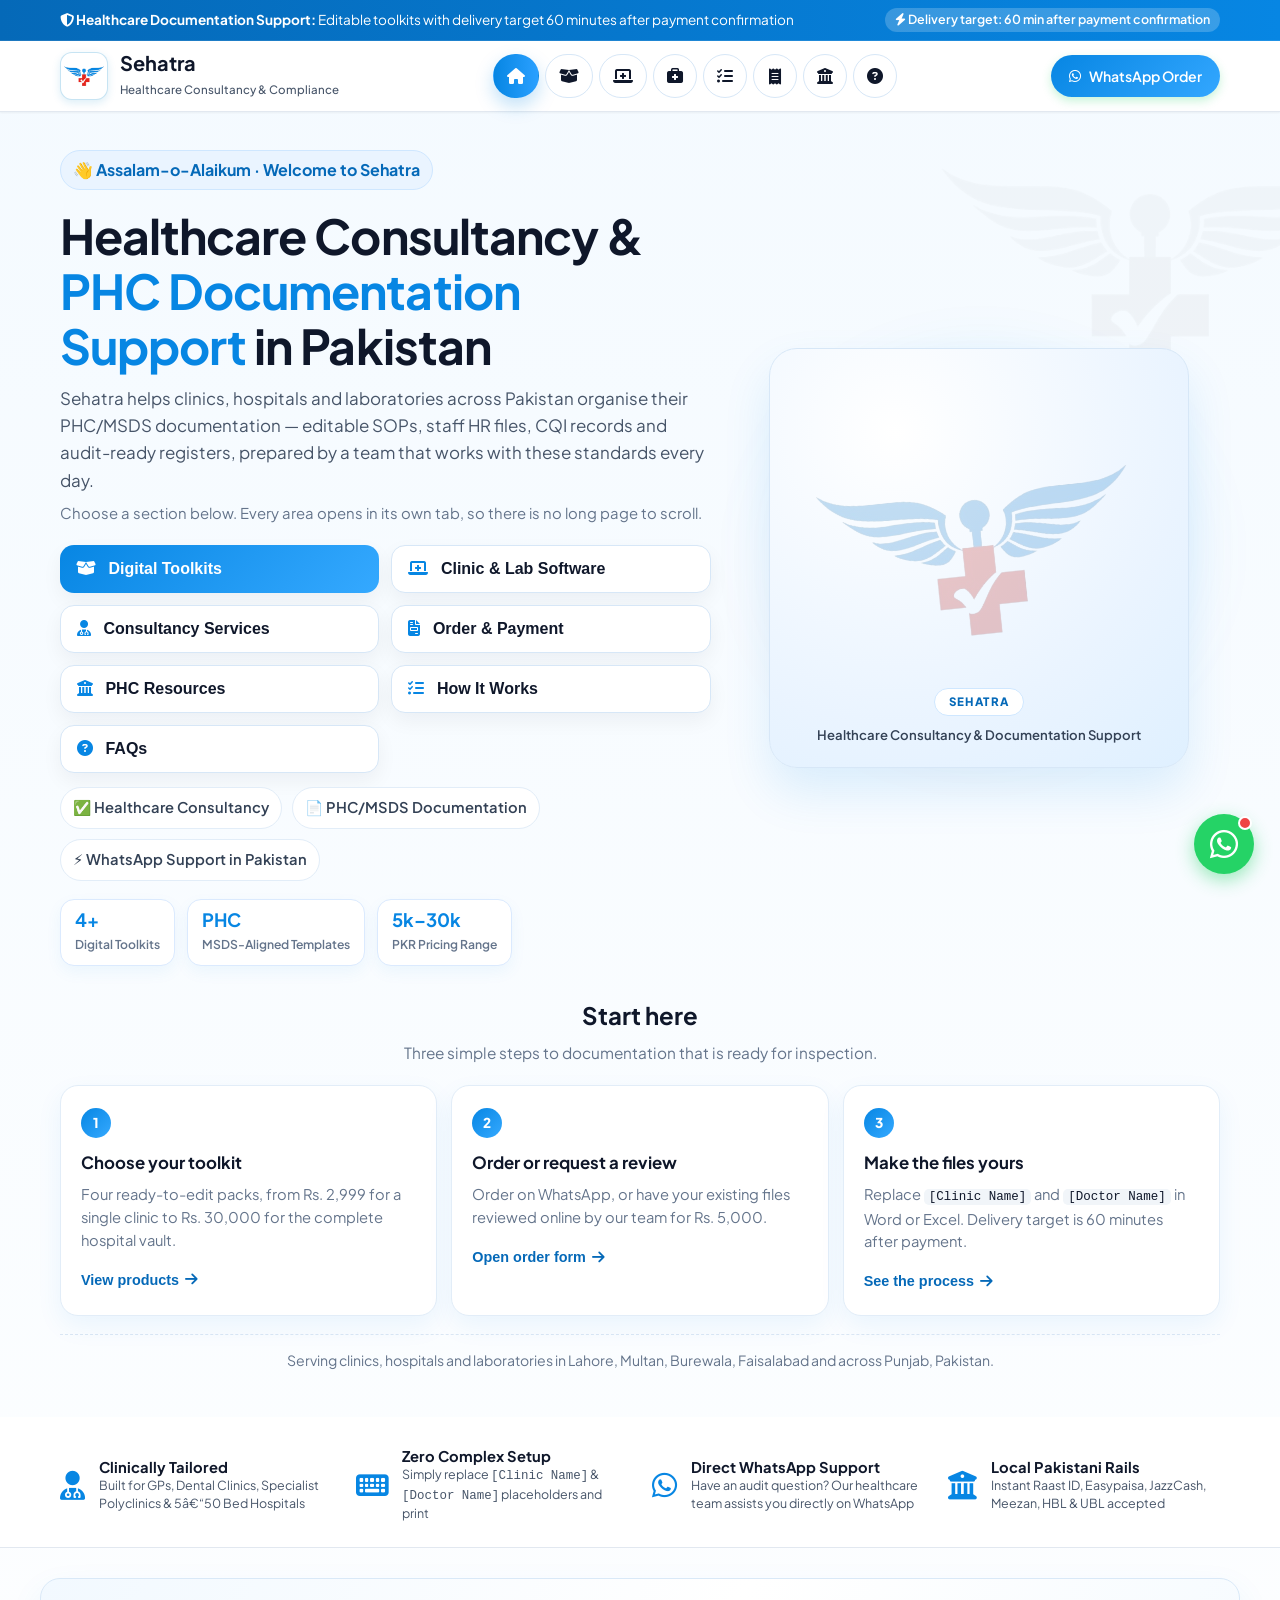
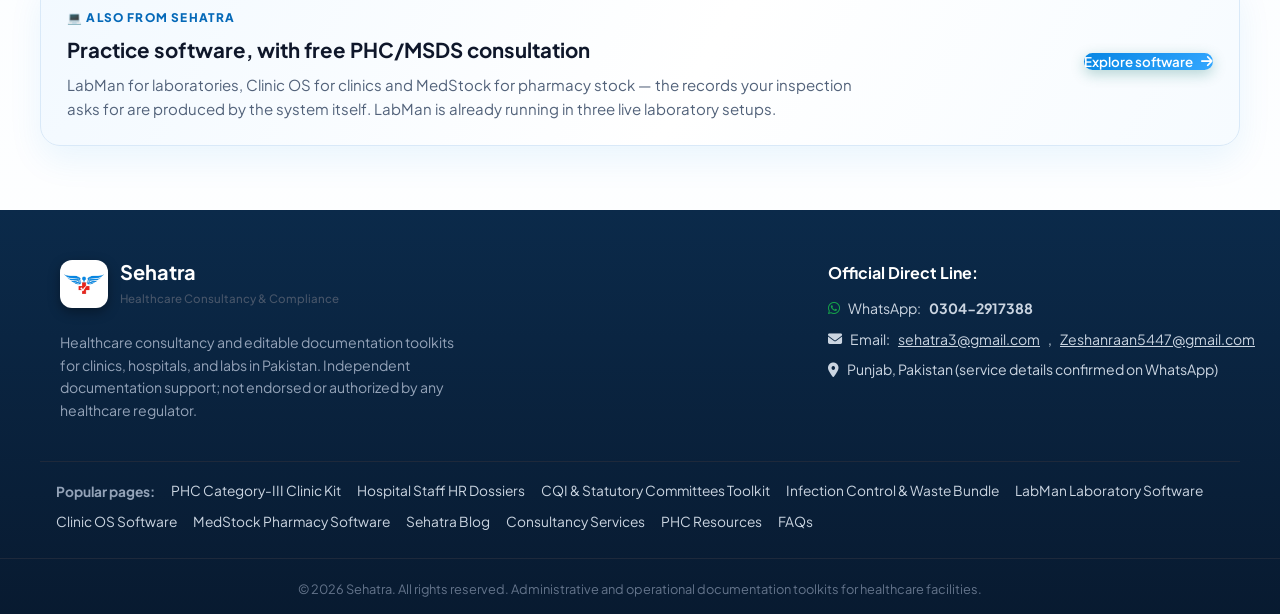
==== commit aff8c003: "Add LabMan, Clinic OS and MedStock software section, tab and SEO pages" ====
--- a/index.html
+++ b/index.html
@@ -3,8 +3,8 @@
 <head>
     <meta charset="UTF-8">
     <meta name="viewport" content="width=device-width, initial-scale=1.0">
-    <title>Sehatra | Healthcare Consultancy &amp; PHC Documentation in Pakistan</title>
-    <meta name="description" content="Sehatra healthcare consultancy in Pakistan: PHC/MSDS documentation, online document review (Rs. 5,000) and on-visit audit guidance (Rs. 15,000) for clinics &amp; hospitals.">
+    <title>Sehatra | PHC Documentation, Consultancy &amp; Clinic Software</title>
+    <meta name="description" content="Sehatra: PHC/MSDS documentation, audit guidance and practice software for Pakistani clinics, hospitals and labs — LabMan LIMS, Clinic OS and MedStock, with free PHC consultation.">
     <link rel="canonical" href="https://zeshanhaider1.github.io/sehatra/">
     <link rel="icon" type="image/png" href="sehatra-logo.png">
     <link rel="apple-touch-icon" href="sehatra-logo.png">
@@ -12,7 +12,7 @@
 
     <!-- Search Engine Optimization (SEO) Meta Tags -->
     <meta name="robots" content="index, follow, max-snippet:-1, max-image-preview:large, max-video-preview:-1">
-    <meta name="keywords" content="healthcare consultancy Pakistan, healthcare consultant Punjab, hospital consultancy Pakistan, clinic consultancy, PHC documentation consultancy, PHC MSDS consultant, hospital audit guidance, healthcare compliance consultant, Sehatra, clinic documentation Pakistan, hospital HR files, CQI committee records, infection control logs, healthcare SOP templates">
+    <meta name="keywords" content="healthcare consultancy Pakistan, healthcare consultant Punjab, hospital consultancy Pakistan, clinic consultancy, PHC documentation consultancy, PHC MSDS consultant, hospital audit guidance, healthcare compliance consultant, Sehatra, clinic documentation Pakistan, hospital HR files, CQI committee records, infection control logs, healthcare SOP templates, laboratory management software Pakistan, LIMS Pakistan, clinic management software Pakistan, pharmacy stock software, LabMan, Clinic OS">
     <meta name="author" content="Sehatra">
     <meta name="geo.region" content="PK-PB">
     <meta name="geo.placename" content="Punjab, Pakistan">
@@ -290,6 +290,62 @@
             }
           ]
         }
+,
+        {
+          "@type": "SoftwareApplication",
+          "@id": "https://zeshanhaider1.github.io/sehatra/labman-lims.html#software",
+          "name": "LabMan — Laboratory Management System",
+          "url": "https://zeshanhaider1.github.io/sehatra/labman-lims.html",
+          "description": "Laboratory information management system for Pakistani diagnostic labs: patient registration, barcoded samples, verified results, branded PDF reports, quality control, inventory, billing and audit trail.",
+          "applicationCategory": "HealthApplication",
+          "operatingSystem": "Windows 10, Windows 11, Linux",
+          "featureList": [
+            "Patient registration and MRN",
+            "Barcoded sample collection and receiving",
+            "Result entry, verification and critical-value alerts",
+            "Branded PDF report generation",
+            "Quality control with Levy-Jennings charts",
+            "Inventory, purchase orders and financial reports",
+            "Role-based users and audit trail"
+          ],
+          "publisher": {"@id": "https://zeshanhaider1.github.io/sehatra/#organization"}
+        },
+        {
+          "@type": "SoftwareApplication",
+          "@id": "https://zeshanhaider1.github.io/sehatra/clinic-os.html#software",
+          "name": "Clinic OS — Clinic and OPD Management",
+          "url": "https://zeshanhaider1.github.io/sehatra/clinic-os.html",
+          "description": "Clinic management software for Pakistani OPDs: reception and appointments, patient registration, invoicing, staff attendance and doctor panels, with English and Urdu interface and offline operation.",
+          "applicationCategory": "HealthApplication",
+          "operatingSystem": "Windows 10, Windows 11",
+          "featureList": [
+            "Reception queue and appointment scheduling",
+            "Patient registration with unique IDs",
+            "Invoicing, discounts and daily income summary",
+            "Staff attendance and salary records",
+            "Doctor panels and OPD load",
+            "Offline operation with backup and restore",
+            "English and Urdu interface"
+          ],
+          "publisher": {"@id": "https://zeshanhaider1.github.io/sehatra/#organization"}
+        },
+        {
+          "@type": "SoftwareApplication",
+          "@id": "https://zeshanhaider1.github.io/sehatra/medstock-pharmacy-stock.html#software",
+          "name": "MedStock — Pharmacy and Store Stock Control",
+          "url": "https://zeshanhaider1.github.io/sehatra/medstock-pharmacy-stock.html",
+          "description": "Pharmacy and hospital store stock software for Pakistan: batch and expiry tracking, supplier records, issue records, stock value dashboard and printable stock reports for inspection.",
+          "applicationCategory": "BusinessApplication",
+          "operatingSystem": "Windows 10, Windows 11",
+          "featureList": [
+            "Batch and expiry-aware stock register",
+            "Supplier records",
+            "Issue records for pharmacy and wards",
+            "Stock value and movement dashboard",
+            "Printable stock reports"
+          ],
+          "publisher": {"@id": "https://zeshanhaider1.github.io/sehatra/#organization"}
+        }
       ]
     }
     </script>
@@ -388,6 +444,7 @@
             <div class="nav-links tab-nav" role="tablist" aria-label="Site sections">
                     <button class="tab-link active" data-tab="home" role="tab" aria-label="Home" aria-selected="true"><i class="fa-solid fa-house"></i><span class="tab-label">Home</span></button>
                     <button class="tab-link" data-tab="products" role="tab" aria-label="Products" aria-selected="false"><i class="fa-solid fa-box-open"></i><span class="tab-label">Products</span></button>
+                <button class="tab-link" data-tab="software" role="tab" aria-label="Software" aria-selected="false"><i class="fa-solid fa-laptop-medical"></i><span class="tab-label">Software</span></button>
                     <button class="tab-link" data-tab="services" role="tab" aria-label="Services" aria-selected="false"><i class="fa-solid fa-briefcase-medical"></i><span class="tab-label">Services</span></button>
                     <button class="tab-link" data-tab="how" role="tab" aria-label="How It Works" aria-selected="false"><i class="fa-solid fa-list-check"></i><span class="tab-label">How It Works</span></button>
                     <button class="tab-link" data-tab="order" role="tab" aria-label="Order and Payment" aria-selected="false"><i class="fa-solid fa-receipt"></i><span class="tab-label">Order &amp; Payment</span></button>
@@ -416,6 +473,7 @@
               <p class="welcome-note">Choose a section below. Every area opens in its own tab, so there is no long page to scroll.</p>
               <div class="dashboard-actions">
                 <button class="dash-btn primary" data-tab="products"><i class="fa-solid fa-box-open"></i> Digital Toolkits</button>
+                <button class="dash-btn" data-tab="software"><i class="fa-solid fa-laptop-medical"></i> Clinic &amp; Lab Software</button>
                 <button class="dash-btn" data-tab="services"><i class="fa-solid fa-user-doctor"></i> Consultancy Services</button>
                 <button class="dash-btn" data-tab="order"><i class="fa-solid fa-file-invoice"></i> Order &amp; Payment</button>
                 <button class="dash-btn" data-tab="phc"><i class="fa-solid fa-building-columns"></i> PHC Resources</button>
@@ -512,7 +570,113 @@
     </section>
 
 
+
+    <!-- SOFTWARE TEASER -->
+    <section class="sw-teaser">
+      <div class="container sw-teaser-inner">
+        <div class="sw-teaser-copy">
+          <span class="sw-teaser-tag">💻 Also from Sehatra</span>
+          <h2>Practice software, with free PHC/MSDS consultation</h2>
+          <p>LabMan for laboratories, Clinic OS for clinics and MedStock for pharmacy stock — the records your inspection asks for are produced by the system itself. LabMan is already running in three live laboratory setups.</p>
+        </div>
+        <button class="btn btn-primary sw-teaser-btn" data-switch-tab data-tab="software">Explore software <i class="fa-solid fa-arrow-right"></i></button>
+      </div>
     </section>
+    </section>
+
+<section id="software-panel" class="tab-panel" data-panel="software">
+    <!-- SOFTWARE SECTION -->
+    <section id="software" class="software-section">
+        <div class="container">
+            <div class="section-header text-center reveal">
+                <span class="section-tag">💻 Clinic &amp; Laboratory Software</span>
+                <h2 class="section-title">Software That Produces Your Registers, Not Just Stores Them</h2>
+                <p class="section-desc">Sehatra builds and supports the software behind the paperwork — patient records, laboratory reports, pharmacy stock and staff registers generated, verified and archived inside the system, so your team never rebuilds them the night before an inspection.</p>
+            </div>
+
+            <div class="sw-grid">
+
+                <article class="sw-card reveal">
+                    <div class="sw-top">
+                        <span class="sw-pill">Laboratory Information System</span>
+                        <h3>LabMan <span class="sw-name-sub">LIMS</span></h3>
+                        <p class="sw-lead">A complete laboratory system that runs on an ordinary Windows PC or your clinic network — patients, test catalog, barcoded samples, verified results, branded PDF reports and a full audit trail.</p>
+                    </div>
+                    <ul class="sw-list">
+                        <li><i class="fa-solid fa-check"></i> Patient registration with MRN and referring doctor</li>
+                        <li><i class="fa-solid fa-check"></i> Barcoded sample collection, receiving and rejection log</li>
+                        <li><i class="fa-solid fa-check"></i> Result entry, pathologist verification and critical-value alerts</li>
+                        <li><i class="fa-solid fa-check"></i> Branded PDF reports with lab logo, watermark and delivery tracking</li>
+                        <li><i class="fa-solid fa-check"></i> Quality control with Levy–Jennings charts, analyser and calibration records</li>
+                        <li><i class="fa-solid fa-check"></i> Inventory, purchase orders, expenses, daily cash and profit &amp; loss</li>
+                        <li><i class="fa-solid fa-check"></i> Role-based users, audit trail and turnaround-time monitoring</li>
+                    </ul>
+                    <p class="sw-proof"><i class="fa-solid fa-circle-check"></i> Running in three live laboratory setups today.</p>
+                    <div class="sw-actions">
+                        <a class="btn btn-primary" href="labman-lims.html">LabMan details</a>
+                        <a class="btn btn-outline-card" href="https://wa.me/923042917388?text=Hello%20Sehatra%2C%20I%20would%20like%20a%20demo%20of%20LabMan%20laboratory%20software." target="_blank" rel="noopener"><i class="fa-brands fa-whatsapp"></i> Book a demo</a>
+                    </div>
+                </article>
+
+                <article class="sw-card reveal">
+                    <div class="sw-top">
+                        <span class="sw-pill">Clinic &amp; OPD Management</span>
+                        <h3>Clinic OS</h3>
+                        <p class="sw-lead">Reception, appointments, patient registration, billing, staff attendance and doctor panels on one screen — fast enough for a busy OPD and simple enough for staff with no computer background.</p>
+                    </div>
+                    <ul class="sw-list">
+                        <li><i class="fa-solid fa-check"></i> Reception queue, check-in and appointment scheduling</li>
+                        <li><i class="fa-solid fa-check"></i> Patient registration with unique IDs and visit history</li>
+                        <li><i class="fa-solid fa-check"></i> Invoicing with discounts and a daily income summary</li>
+                        <li><i class="fa-solid fa-check"></i> Staff attendance, duty and salary records</li>
+                        <li><i class="fa-solid fa-check"></i> Doctor panels, specialisations and OPD load</li>
+                        <li><i class="fa-solid fa-check"></i> Works offline on one PC or across the clinic network</li>
+                        <li><i class="fa-solid fa-check"></i> English and Urdu interface, one-click backup and restore</li>
+                    </ul>
+                    <p class="sw-proof"><i class="fa-solid fa-circle-check"></i> Built for single-doctor clinics through to multi-doctor polyclinics.</p>
+                    <div class="sw-actions">
+                        <a class="btn btn-primary" href="clinic-os.html">Clinic OS details</a>
+                        <a class="btn btn-outline-card" href="https://wa.me/923042917388?text=Hello%20Sehatra%2C%20I%20would%20like%20a%20demo%20of%20Clinic%20OS%20clinic%20software." target="_blank" rel="noopener"><i class="fa-brands fa-whatsapp"></i> Book a demo</a>
+                    </div>
+                </article>
+
+                <article class="sw-card reveal">
+                    <div class="sw-top">
+                        <span class="sw-pill">Pharmacy &amp; Store Stock</span>
+                        <h3>MedStock</h3>
+                        <p class="sw-lead">A stock register that knows what is on the shelf, what is expiring and what has to be reordered — the pharmacy and store evidence an inspection asks for, without a paper register.</p>
+                    </div>
+                    <ul class="sw-list">
+                        <li><i class="fa-solid fa-check"></i> Batch and expiry-aware stock register</li>
+                        <li><i class="fa-solid fa-check"></i> Supplier records and purchase entries</li>
+                        <li><i class="fa-solid fa-check"></i> Issue records for pharmacy counter, OPD and wards</li>
+                        <li><i class="fa-solid fa-check"></i> Stock value and movement dashboard</li>
+                        <li><i class="fa-solid fa-check"></i> Printable and exportable stock reports for inspection</li>
+                        <li><i class="fa-solid fa-check"></i> Runs on a single PC with no server required</li>
+                    </ul>
+                    <p class="sw-proof"><i class="fa-solid fa-circle-check"></i> Suits hospital stores, pharmacies and clinic dispensaries.</p>
+                    <div class="sw-actions">
+                        <a class="btn btn-primary" href="medstock-pharmacy-stock.html">MedStock details</a>
+                        <a class="btn btn-outline-card" href="https://wa.me/923042917388?text=Hello%20Sehatra%2C%20I%20would%20like%20a%20demo%20of%20MedStock%20pharmacy%20stock%20software." target="_blank" rel="noopener"><i class="fa-brands fa-whatsapp"></i> Book a demo</a>
+                    </div>
+                </article>
+
+            </div>
+
+            <div class="sw-free reveal">
+                <div class="sw-free-badge">Free</div>
+                <div class="sw-free-text">
+                    <h3>Free PHC/MSDS consultation with LabMan and Clinic OS</h3>
+                    <p>Every LabMan or Clinic OS installation includes a free PHC/MSDS documentation consultation from our team — register formats, record retention, staff files, CQI notes and the records an inspection asks for. We configure the software around those requirements, and the consultation is not charged separately.</p>
+                </div>
+                <a class="btn btn-wa-card" href="https://wa.me/923042917388?text=Hello%20Sehatra%2C%20I%20would%20like%20details%20of%20the%20free%20PHC%2FMSDS%20consultation%20with%20LabMan%20or%20Clinic%20OS." target="_blank" rel="noopener"><i class="fa-brands fa-whatsapp"></i> Ask about it</a>
+            </div>
+
+            <p class="sw-note">More guides, official forms and project updates are published on the <a href="https://sehatraofficial.blogspot.com/" target="_blank" rel="noopener">Sehatra blog</a>. Software pricing is quoted per facility — by users, branches and modules — with installation, staff training and existing-data import included. Sehatra software is independent and is not affiliated with, or endorsed by, the Punjab Healthcare Commission.</p>
+        </div>
+    </section>
+</section>
+
 <section id="products-panel" class="tab-panel" data-panel="products">    <!-- PRODUCTS SECTION -->
     <section id="products" class="products-section">
         <div class="container">
@@ -1208,6 +1372,10 @@
             <a href="hospital-hr-dossiers.html">Hospital Staff HR Dossiers</a>
             <a href="hospital-cqi-committees.html">CQI &amp; Statutory Committees Toolkit</a>
             <a href="infection-control-biomedical-waste-bundle.html">Infection Control &amp; Waste Bundle</a>
+            <a href="labman-lims.html">LabMan Laboratory Software</a>
+            <a href="clinic-os.html">Clinic OS Software</a>
+            <a href="medstock-pharmacy-stock.html">MedStock Pharmacy Software</a>
+            <a href="https://sehatraofficial.blogspot.com/" target="_blank" rel="noopener">Sehatra Blog</a>
             <a href="#services">Consultancy Services</a>
             <a href="#phc-resources">PHC Resources</a>
             <a href="#faq">FAQs</a>
@@ -1248,6 +1416,7 @@
     <nav class="mobile-bottom-nav" aria-label="Mobile navigation">
       <button class="mbn-item active" data-tab="home"><i class="fa-solid fa-house"></i><span>Home</span></button>
       <button class="mbn-item" data-tab="products"><i class="fa-solid fa-box-open"></i><span>Products</span></button>
+        <button class="mbn-item" data-tab="software"><i class="fa-solid fa-laptop-medical"></i><span>Software</span></button>
       <button class="mbn-item" data-tab="services"><i class="fa-solid fa-user-doctor"></i><span>Services</span></button>
       <button class="mbn-item" data-tab="order"><i class="fa-solid fa-receipt"></i><span>Order</span></button>
       <button class="mbn-item" data-tab="phc"><i class="fa-solid fa-building-columns"></i><span>PHC</span></button>
--- a/styles.css
+++ b/styles.css
@@ -1583,7 +1583,7 @@
 /* ===== Watermark + beauty polish ===== */
 .welcome-watermark { display:flex; align-items:center; justify-content:center; position:relative; }
 .watermark-frame { position:relative; width:100%; max-width:420px; aspect-ratio: 1/1; border-radius:28px; background: radial-gradient(circle at 30% 20%, #ffffff, #eaf4ff 65%, #dff0ff); border:1px solid #d7e7f7; overflow:hidden; box-shadow: 0 24px 48px rgba(7,134,227,.12); display:flex; flex-direction:column; align-items:center; justify-content:center; }
-.watermark-logo { width:75%; height:auto; opacity:.18; filter: grayscale(0.2); mix-blend-mode: multiply; transform: rotate(-6deg); user-select:none; pointer-events:none; }
+.watermark-logo { width:75%; height:auto; opacity:.26; filter: grayscale(0.2); mix-blend-mode: multiply; transform: rotate(-6deg); user-select:none; pointer-events:none; }
 .watermark-caption { position:absolute; bottom:22px; left:0; right:0; text-align:center; }
 .watermark-pill { display:inline-block; background:#fff; border:1px solid #cfe7ff; color:#0569b8; font-size:.72rem; font-weight:800; padding:4px 14px; border-radius:999px; letter-spacing:.12em; }
 .watermark-caption p { margin:8px 0 0; color:#334155; font-size:.82rem; font-weight:600; padding:0 20px; }
@@ -1637,7 +1637,7 @@
   .welcome-grid { grid-template-columns:1fr; gap:18px; }
   .welcome-watermark { order:-1; }
   .watermark-frame { max-width:100%; aspect-ratio:16/9; }
-  .watermark-logo { width:50%; opacity:.14; }
+  .watermark-logo { width:50%; opacity:.22; }
   .welcome-copy h1 { font-size: clamp(1.7rem, 6.5vw, 2.2rem); }
   .welcome-copy p { font-size:.98rem; }
   .dashboard-actions { grid-template-columns:1fr; gap:10px; margin:16px 0 10px; }
@@ -1937,7 +1937,7 @@
   pointer-events: none;
 }
 
-.watermark-logo { animation: wmBreathe 8s ease-in-out infinite; }
+.watermark-logo { opacity: .26; animation: none; }
 
 .wm-spark {
   position: absolute;
@@ -1962,10 +1962,6 @@
 @keyframes wmRimPulse {
   0%, 100% { border-color: #d7e7f7; box-shadow: 0 24px 48px rgba(7, 134, 227, .12); }
   50% { border-color: #bfe0ff; box-shadow: 0 30px 60px rgba(7, 134, 227, .2); }
-}
-@keyframes wmBreathe {
-  0%, 100% { opacity: .18; transform: rotate(-6deg) scale(1); }
-  50% { opacity: .25; transform: rotate(-6deg) scale(1.035); }
 }
 @keyframes wmSweep {
   0%, 52% { transform: translateX(-140%) rotate(8deg); }
@@ -2015,5 +2011,125 @@
   .welcome-copy > *,
   .welcome-steps-head,
   .ws-card { animation: none !important; }
-  .watermark-logo { opacity: .18; }
-}
+  .watermark-logo { opacity: .26; }
+}
+
+
+/* ===== Software products (LabMan / Clinic OS / MedStock) ===== */
+.sw-teaser { padding: 8px 0 34px; }
+.sw-teaser-inner {
+  display: flex;
+  align-items: center;
+  justify-content: space-between;
+  gap: 22px;
+  background: linear-gradient(120deg, #f2f9ff 0%, #ffffff 55%, #f6fbff 100%);
+  border: 1px solid #d9e9f8;
+  border-radius: 20px;
+  padding: 24px 26px;
+  box-shadow: 0 14px 34px rgba(7, 134, 227, .08);
+}
+.sw-teaser-tag { display: inline-block; font-size: .74rem; font-weight: 800; letter-spacing: .1em; text-transform: uppercase; color: #0569b8; margin-bottom: 6px; }
+.sw-teaser-copy h2 { font-size: 1.28rem; margin: 0 0 6px; color: #0f172a; }
+.sw-teaser-copy p { margin: 0; color: #52627a; font-size: .94rem; line-height: 1.6; max-width: 74ch; }
+.sw-teaser-btn { flex: 0 0 auto; white-space: nowrap; }
+
+.software-section { padding: 10px 0 44px; }
+.sw-grid { display: grid; grid-template-columns: repeat(3, minmax(0, 1fr)); gap: 18px; align-items: stretch; }
+.sw-card {
+  display: flex;
+  flex-direction: column;
+  gap: 14px;
+  background: #fff;
+  border: 1px solid #e2edf8;
+  border-radius: 20px;
+  padding: 24px 22px;
+  box-shadow: 0 12px 30px rgba(7, 134, 227, .07);
+  transition: transform .2s ease, box-shadow .2s ease, border-color .2s ease;
+}
+.sw-card:hover { transform: translateY(-4px); border-color: #a9d8ff; box-shadow: 0 20px 42px rgba(7, 134, 227, .14); }
+.sw-pill {
+  display: inline-block;
+  background: #eaf4ff;
+  color: #0569b8;
+  border: 1px solid #cfe7ff;
+  font-size: .72rem;
+  font-weight: 800;
+  letter-spacing: .04em;
+  padding: 4px 11px;
+  border-radius: 999px;
+  margin-bottom: 10px;
+}
+.sw-card h3 { font-size: 1.35rem; margin: 0 0 8px; color: #0f172a; display: flex; align-items: baseline; gap: 8px; }
+.sw-name-sub { font-size: .78rem; font-weight: 800; letter-spacing: .12em; color: #0786E3; }
+.sw-lead { margin: 0; color: #52627a; font-size: .93rem; line-height: 1.62; }
+.sw-list { list-style: none; margin: 0; padding: 0; display: flex; flex-direction: column; gap: 8px; }
+.sw-list li { display: flex; gap: 9px; font-size: .88rem; line-height: 1.5; color: #33435c; }
+.sw-list li i { color: #16a34a; font-size: .78rem; margin-top: 5px; flex: 0 0 auto; }
+.sw-proof {
+  margin: 0;
+  display: flex;
+  gap: 8px;
+  align-items: flex-start;
+  font-size: .84rem;
+  font-weight: 700;
+  color: #0f766e;
+  background: #f0fdfa;
+  border: 1px solid #ccfbf1;
+  border-radius: 12px;
+  padding: 10px 12px;
+}
+.sw-proof i { margin-top: 3px; }
+.sw-actions { display: flex; gap: 10px; flex-wrap: wrap; margin-top: auto; padding-top: 4px; }
+.sw-actions .btn { flex: 1 1 auto; justify-content: center; font-size: .88rem; padding: 11px 14px; }
+
+.sw-free {
+  display: flex;
+  align-items: center;
+  gap: 18px;
+  margin: 26px 0 16px;
+  padding: 22px 24px;
+  border-radius: 20px;
+  background: linear-gradient(120deg, #0b2a4a 0%, #0a4a7d 55%, #0786E3 100%);
+  color: #fff;
+  box-shadow: 0 18px 40px rgba(7, 134, 227, .26);
+}
+.sw-free-badge {
+  flex: 0 0 auto;
+  background: #fff;
+  color: #0569b8;
+  font-weight: 900;
+  font-size: .8rem;
+  letter-spacing: .1em;
+  text-transform: uppercase;
+  padding: 9px 15px;
+  border-radius: 999px;
+}
+.sw-free-text h3 { margin: 0 0 6px; font-size: 1.16rem; color: #fff; }
+.sw-free-text p { margin: 0; color: #dbeafe; font-size: .92rem; line-height: 1.6; max-width: 80ch; }
+.sw-free .btn-wa-card { flex: 0 0 auto; background: #fff; color: #0b4f86; font-weight: 800; }
+
+.sw-note { margin: 0; color: #7c8aa0; font-size: .83rem; line-height: 1.6; text-align: center; }
+
+@media (max-width: 1080px) {
+  .sw-grid { grid-template-columns: repeat(2, minmax(0, 1fr)); }
+  .sw-card:last-child { grid-column: 1 / -1; }
+}
+@media (max-width: 860px) {
+  .sw-teaser-inner { flex-direction: column; align-items: flex-start; text-align: left; }
+  .sw-teaser-btn { width: 100%; justify-content: center; }
+  .sw-free { flex-direction: column; align-items: flex-start; }
+  .sw-free .btn-wa-card { width: 100%; justify-content: center; }
+  .sw-note { text-align: left; }
+}
+@media (max-width: 768px) {
+  .sw-grid { grid-template-columns: 1fr; }
+  .sw-card:last-child { grid-column: auto; }
+  .sw-card { padding: 20px 18px; }
+  .sw-actions .btn { flex: 1 1 100%; min-height: 44px; }
+  .sw-teaser { padding-bottom: 26px; }
+  .sw-teaser-inner { padding: 20px 18px; }
+  .sw-teaser-copy h2 { font-size: 1.12rem; }
+  .sw-free { padding: 20px 18px; }
+  .sw-free-text h3 { font-size: 1.05rem; }
+  .software-section { padding-bottom: 34px; }
+}
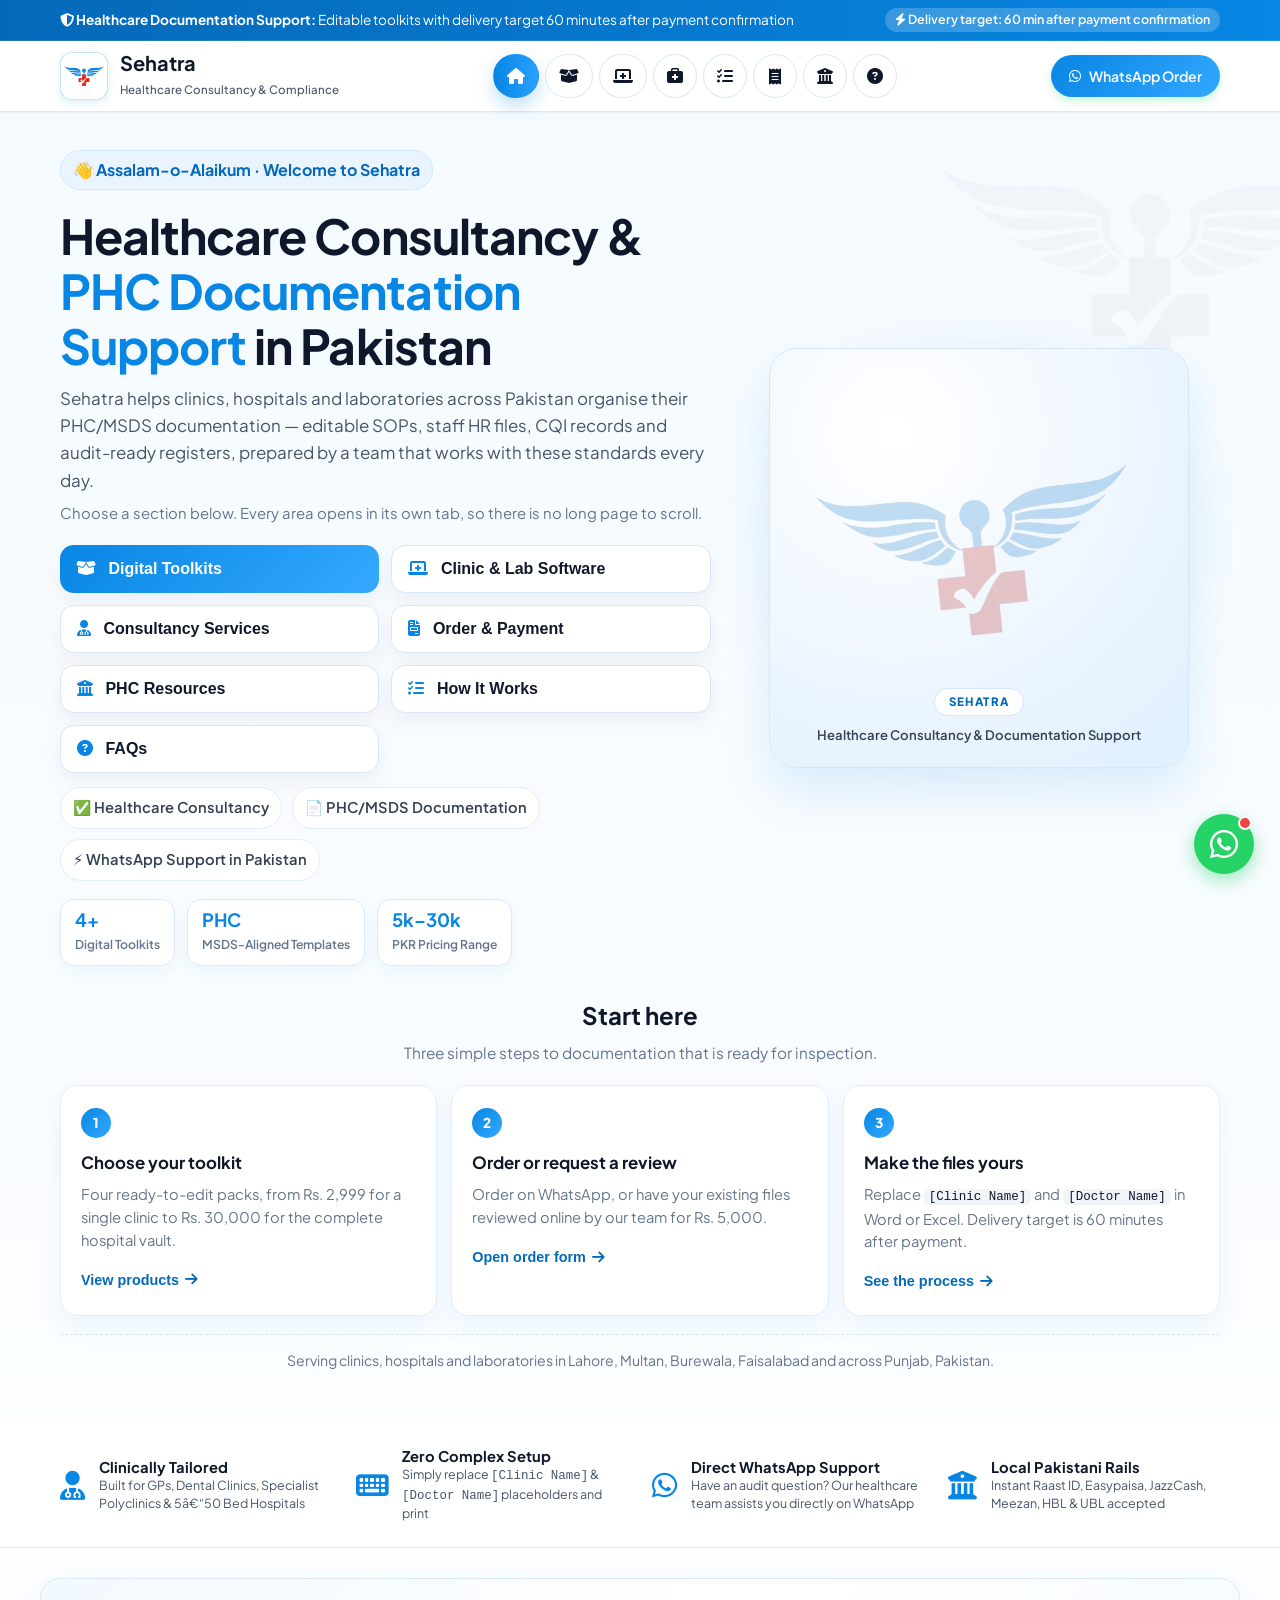
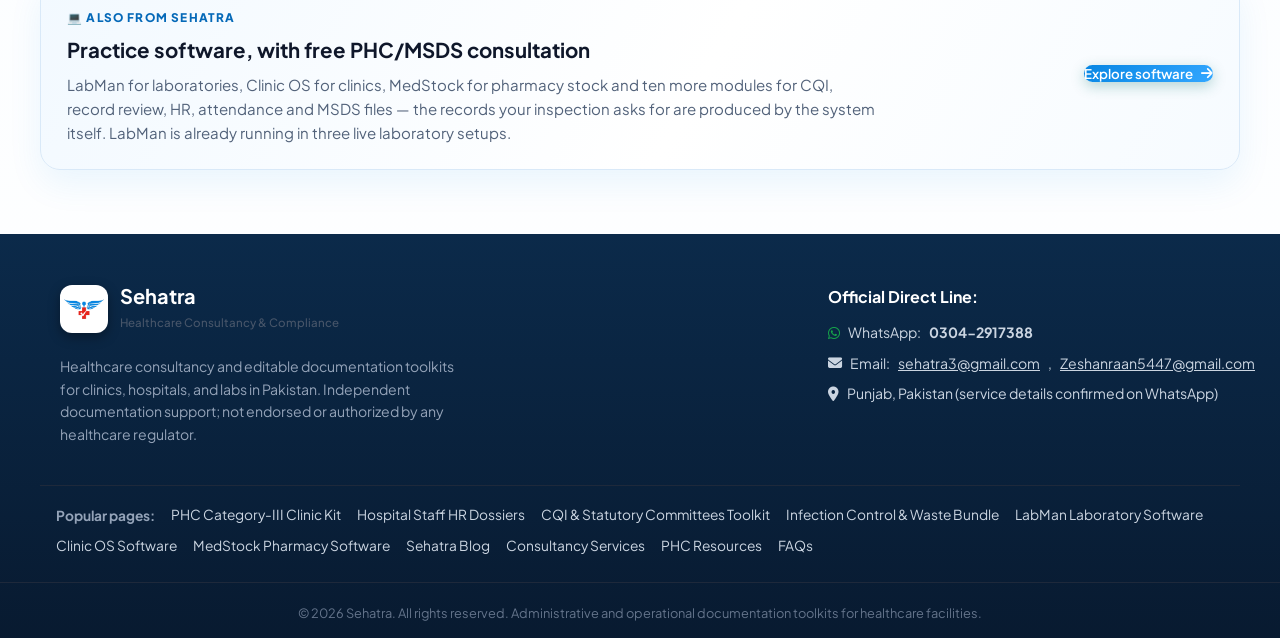
==== commit ac393f24: "Add full software suite modules to the software tab" ====
--- a/index.html
+++ b/index.html
@@ -577,7 +577,7 @@
         <div class="sw-teaser-copy">
           <span class="sw-teaser-tag">💻 Also from Sehatra</span>
           <h2>Practice software, with free PHC/MSDS consultation</h2>
-          <p>LabMan for laboratories, Clinic OS for clinics and MedStock for pharmacy stock — the records your inspection asks for are produced by the system itself. LabMan is already running in three live laboratory setups.</p>
+          <p>LabMan for laboratories, Clinic OS for clinics, MedStock for pharmacy stock and ten more modules for CQI, record review, HR, attendance and MSDS files — the records your inspection asks for are produced by the system itself. LabMan is already running in three live laboratory setups.</p>
         </div>
         <button class="btn btn-primary sw-teaser-btn" data-switch-tab data-tab="software">Explore software <i class="fa-solid fa-arrow-right"></i></button>
       </div>
@@ -663,11 +663,62 @@
 
             </div>
 
+            <!-- MORE MODULES -->
+            <div class="sw-more reveal">
+                <div class="sw-more-head">
+                    <h3>The rest of the Sehatra software suite</h3>
+                    <p>Built for the records a healthcare facility actually keeps — installed, configured and staff-trained by our team, with the facility's size and inspection file in mind.</p>
+                </div>
+                <div class="sw-more-grid">
+                    <article class="sw-mini">
+                        <h4><i class="fa-solid fa-chart-line"></i> CQI Committee System</h4>
+                        <p>CQI notification, monitoring format, monitoring report, minutes of meeting and attendance sheet generated from one place.</p>
+                    </article>
+                    <article class="sw-mini">
+                        <h4><i class="fa-solid fa-folder-open"></i> Medical Record Review System</h4>
+                        <p>Record review notifications, checking formats, deficiency reports and committee minutes, kept as a dated file instead of loose papers.</p>
+                    </article>
+                    <article class="sw-mini">
+                        <h4><i class="fa-solid fa-clipboard-check"></i> MSDS Compliance File System</h4>
+                        <p>Standard-wise evidence, document status and progress dashboards for a PHC/MSDS compliance file that is always ready to show.</p>
+                    </article>
+                    <article class="sw-mini">
+                        <h4><i class="fa-solid fa-user-shield"></i> Staff Compliance &amp; Training Tracker</h4>
+                        <p>Training matrix with due dates and a completion dashboard, so staff compliance records never go stale.</p>
+                    </article>
+                    <article class="sw-mini">
+                        <h4><i class="fa-solid fa-building"></i> Hospital Management System</h4>
+                        <p>Admissions, bed and ward status, OPD and IPD billing, and discharge paperwork in one hospital-wide system.</p>
+                    </article>
+                    <article class="sw-mini">
+                        <h4><i class="fa-solid fa-file-invoice-dollar"></i> Medical Billing &amp; Invoicing</h4>
+                        <p>Service invoices, receipts and daily collection summaries for a billing counter that has to reconcile every evening.</p>
+                    </article>
+                    <article class="sw-mini">
+                        <h4><i class="fa-solid fa-qrcode"></i> QR Attendance System</h4>
+                        <p>QR-based staff attendance that records arrival and departure, with monthly summaries ready for the HR file.</p>
+                    </article>
+                    <article class="sw-mini">
+                        <h4><i class="fa-solid fa-id-card"></i> Staff ID Badge Generator</h4>
+                        <p>Bulk staff ID cards with designation, department, photo and validity — laid out and print-ready in minutes.</p>
+                    </article>
+                    <article class="sw-mini">
+                        <h4><i class="fa-solid fa-user-tie"></i> Appraisal Generator</h4>
+                        <p>Appraisal policy, staff hierarchy and generated appraisal forms per employee, signed and filed with the HR dossier.</p>
+                    </article>
+                    <article class="sw-mini">
+                        <h4><i class="fa-solid fa-users-gear"></i> HR File Generator</h4>
+                        <p>Produces the full staff file set — appointment letter, joining report, job description and appraisal — from one staff list.</p>
+                    </article>
+                </div>
+                <p class="sw-more-note">Every module is set up around your existing registers and formats. Tell us which records your facility struggles with and we will show the matching module in a short WhatsApp demo.</p>
+            </div>
+
             <div class="sw-free reveal">
                 <div class="sw-free-badge">Free</div>
                 <div class="sw-free-text">
                     <h3>Free PHC/MSDS consultation with LabMan and Clinic OS</h3>
-                    <p>Every LabMan or Clinic OS installation includes a free PHC/MSDS documentation consultation from our team — register formats, record retention, staff files, CQI notes and the records an inspection asks for. We configure the software around those requirements, and the consultation is not charged separately.</p>
+                    <p>Every LabMan, Clinic OS or suite installation includes a free PHC/MSDS documentation consultation from our team — register formats, record retention, staff files, CQI notes and the records an inspection asks for. We configure the software around those requirements, and the consultation is not charged separately.</p>
                 </div>
                 <a class="btn btn-wa-card" href="https://wa.me/923042917388?text=Hello%20Sehatra%2C%20I%20would%20like%20details%20of%20the%20free%20PHC%2FMSDS%20consultation%20with%20LabMan%20or%20Clinic%20OS." target="_blank" rel="noopener"><i class="fa-brands fa-whatsapp"></i> Ask about it</a>
             </div>
--- a/styles.css
+++ b/styles.css
@@ -2133,3 +2133,28 @@
   .sw-free-text h3 { font-size: 1.05rem; }
   .software-section { padding-bottom: 34px; }
 }
+
+
+/* ===== Software suite: additional modules ===== */
+.sw-more { margin: 30px 0 24px; }
+.sw-more-head { text-align: center; margin-bottom: 20px; }
+.sw-more-head h3 { font-size: 1.22rem; margin: 0 0 6px; color: #0f172a; }
+.sw-more-head p { margin: 0 auto; max-width: 78ch; color: #52627a; font-size: .93rem; line-height: 1.6; }
+.sw-more-grid { display: grid; grid-template-columns: repeat(2, minmax(0, 1fr)); gap: 12px; }
+.sw-mini {
+  background: #fbfdff;
+  border: 1px solid #e6eff9;
+  border-radius: 14px;
+  padding: 16px 18px;
+  transition: border-color .2s ease, background .2s ease, transform .2s ease;
+}
+.sw-mini:hover { background: #fff; border-color: #b9dcff; transform: translateY(-2px); }
+.sw-mini h4 { display: flex; align-items: center; gap: 9px; margin: 0 0 6px; font-size: .98rem; color: #0f172a; }
+.sw-mini h4 i { color: #0786E3; font-size: .92rem; }
+.sw-mini p { margin: 0; color: #5a6b83; font-size: .87rem; line-height: 1.55; }
+.sw-more-note { margin: 16px 0 0; text-align: center; font-size: .87rem; color: #64748b; }
+@media (max-width: 768px) {
+  .sw-more-grid { grid-template-columns: 1fr; }
+  .sw-more-head { text-align: left; }
+  .sw-more-head p, .sw-more-note { text-align: left; }
+}
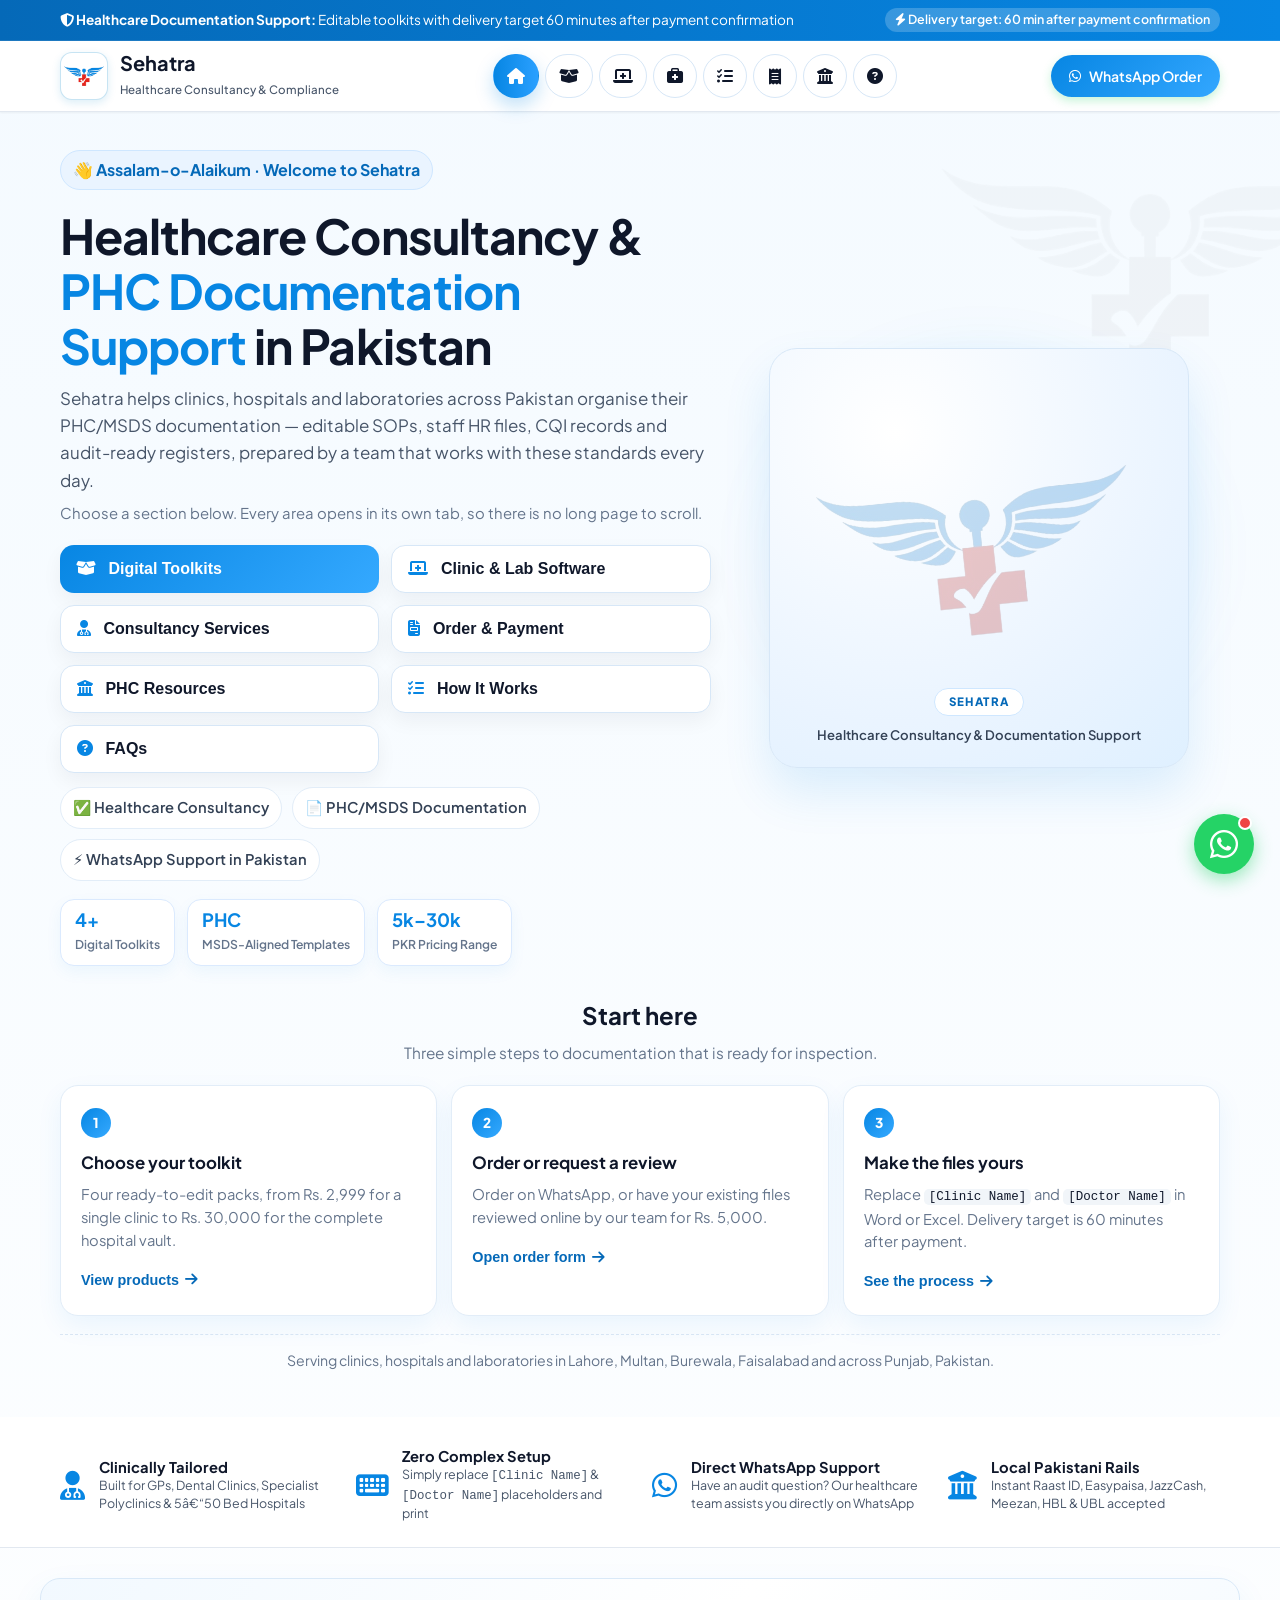
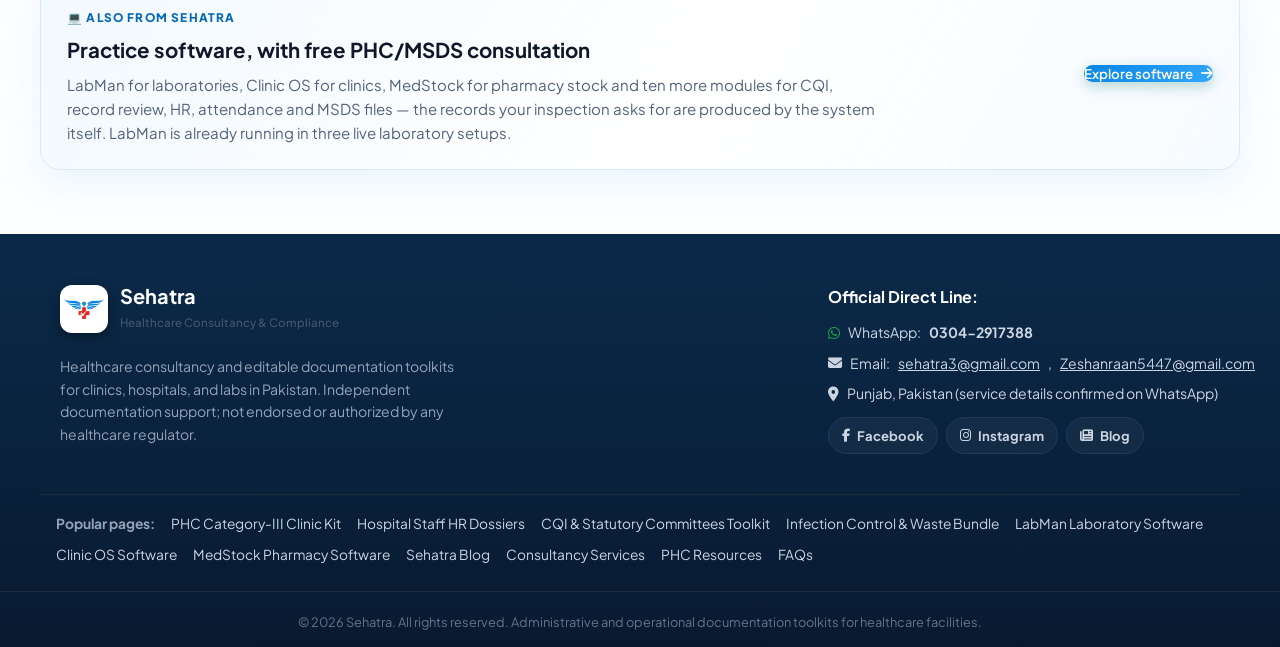
==== commit 938dc87f: "Add Facebook, Instagram and blog links to the footer" ====
--- a/index.html
+++ b/index.html
@@ -1415,6 +1415,11 @@
                 <p><i class="fa-brands fa-whatsapp text-green"></i> WhatsApp: <strong>0304-2917388</strong></p>
                 <p><i class="fa-solid fa-envelope"></i> Email: <a href="mailto:sehatra3@gmail.com" style="color:inherit;">sehatra3@gmail.com</a>, <a href="mailto:Zeshanraan5447@gmail.com" style="color:inherit;">Zeshanraan5447@gmail.com</a></p>
                 <p><i class="fa-solid fa-location-dot"></i> Punjab, Pakistan (service details confirmed on WhatsApp)</p>
+                <div class="footer-social">
+                    <a href="https://www.facebook.com/112123161286133" target="_blank" rel="noopener" aria-label="Sehatra on Facebook"><i class="fa-brands fa-facebook-f"></i> Facebook</a>
+                    <a href="https://www.instagram.com/sehatra4/" target="_blank" rel="noopener" aria-label="Sehatra on Instagram"><i class="fa-brands fa-instagram"></i> Instagram</a>
+                    <a href="https://sehatraofficial.blogspot.com/" target="_blank" rel="noopener" aria-label="Sehatra blog"><i class="fa-solid fa-newspaper"></i> Blog</a>
+                </div>
             </div>
         </div>
         <nav class="container footer-links" aria-label="Popular pages">
--- a/styles.css
+++ b/styles.css
@@ -2158,3 +2158,27 @@
   .sw-more-head { text-align: left; }
   .sw-more-head p, .sw-more-note { text-align: left; }
 }
+/* ===== Footer social row ===== */
+.footer-social { display: flex; flex-wrap: wrap; gap: 8px; margin-top: 12px; }
+.footer-social a {
+  display: inline-flex;
+  align-items: center;
+  gap: 7px;
+  padding: 7px 13px;
+  border-radius: 999px;
+  border: 1px solid #1e3a5f;
+  background: rgba(255, 255, 255, .04);
+  color: #cbd5e1;
+  font-size: .82rem;
+  font-weight: 700;
+  text-decoration: none;
+  transition: background .2s ease, color .2s ease, border-color .2s ease;
+}
+.footer-social a:hover, .footer-social a:focus-visible {
+  background: #0786E3;
+  border-color: #0786E3;
+  color: #fff;
+}
+@media (max-width: 768px) {
+  .footer-social a { min-height: 40px; }
+}
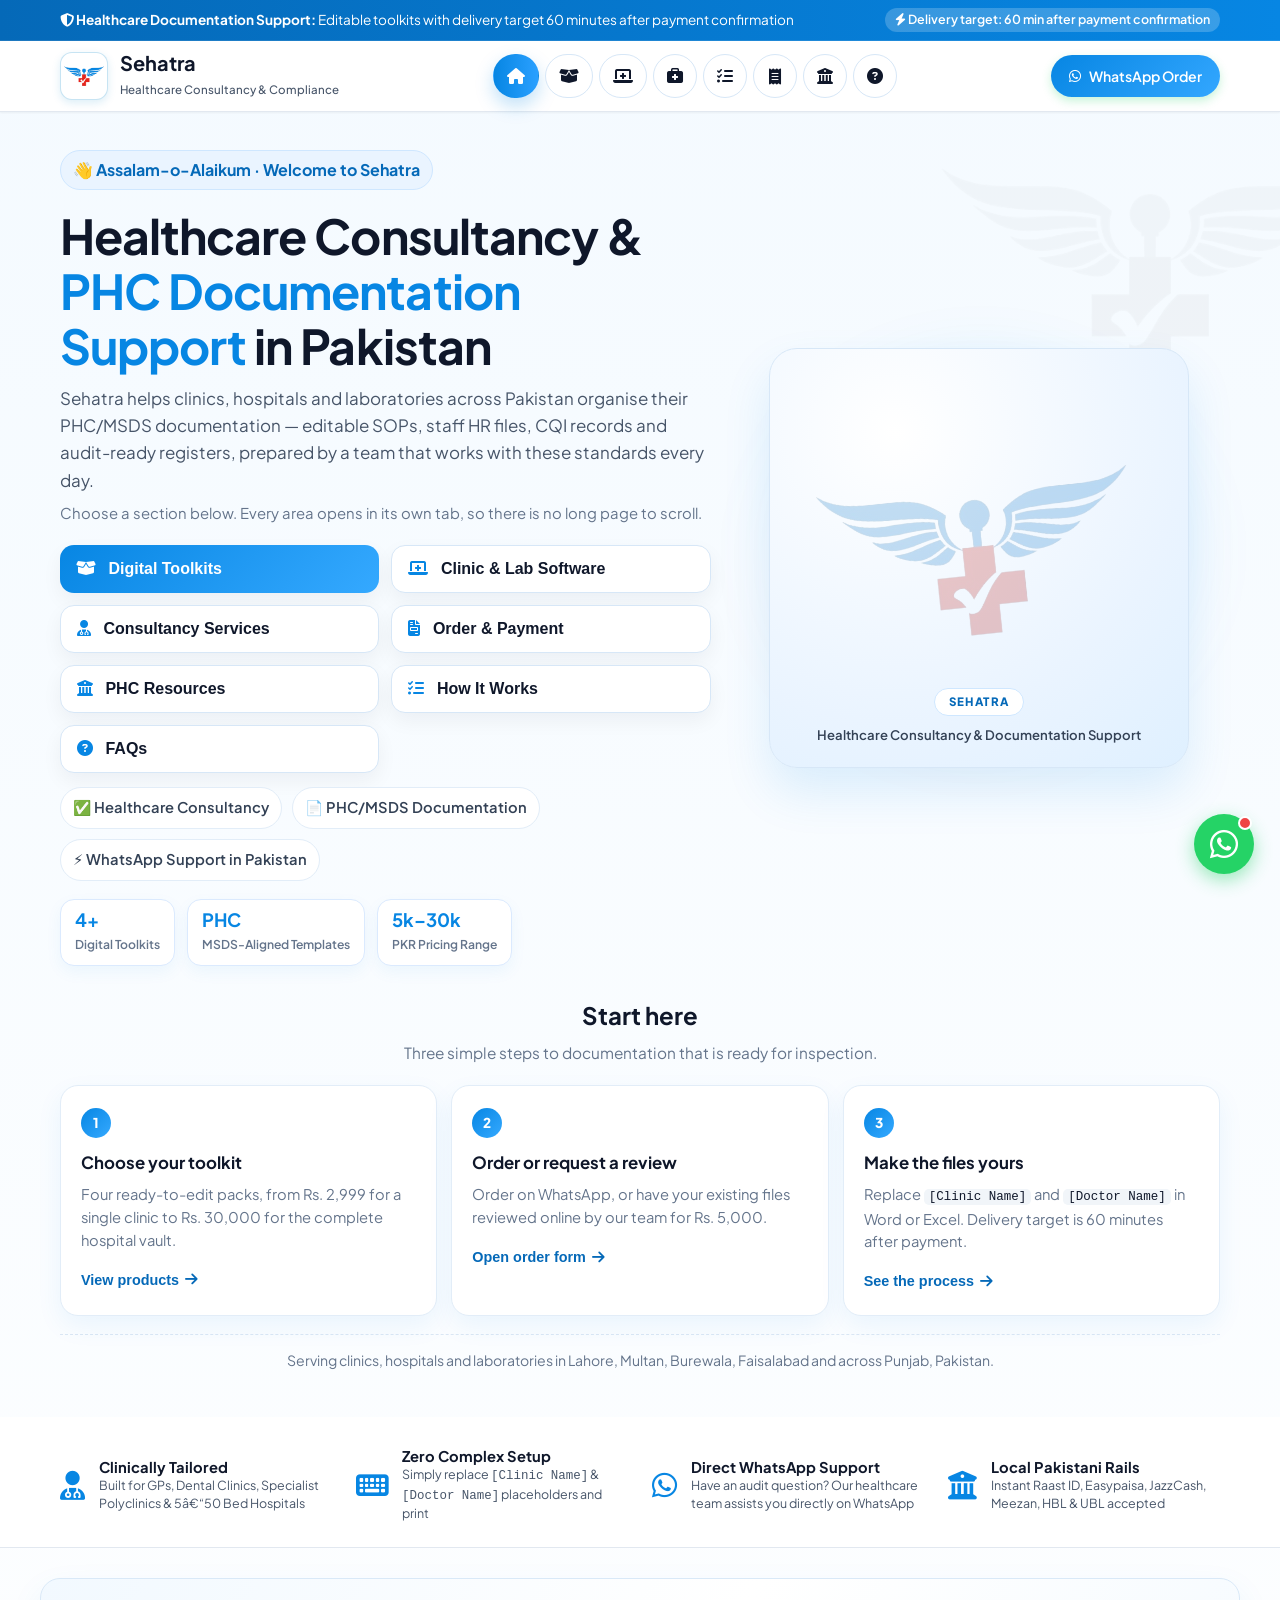
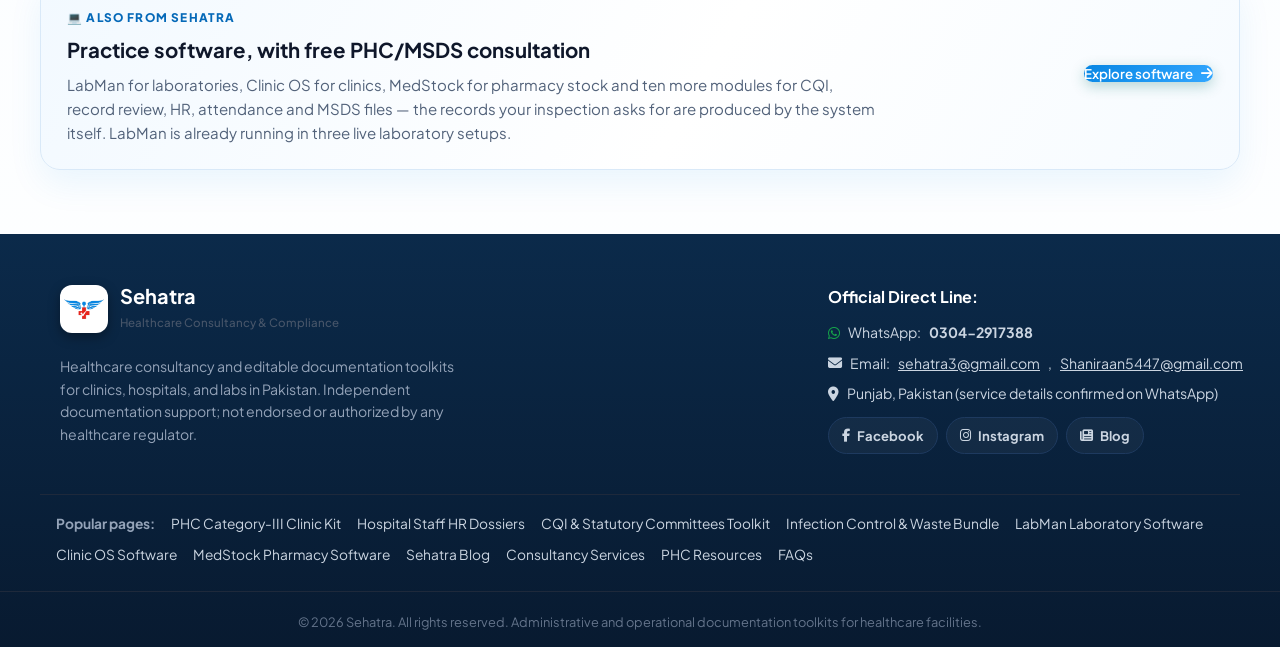
==== commit 568ae5dd: "Update secondary contact email to Shaniraan5447" ====
--- a/index.html
+++ b/index.html
@@ -1413,7 +1413,7 @@
             <div class="footer-contact">
                 <h4>Official Direct Line:</h4>
                 <p><i class="fa-brands fa-whatsapp text-green"></i> WhatsApp: <strong>0304-2917388</strong></p>
-                <p><i class="fa-solid fa-envelope"></i> Email: <a href="mailto:sehatra3@gmail.com" style="color:inherit;">sehatra3@gmail.com</a>, <a href="mailto:Zeshanraan5447@gmail.com" style="color:inherit;">Zeshanraan5447@gmail.com</a></p>
+                <p><i class="fa-solid fa-envelope"></i> Email: <a href="mailto:sehatra3@gmail.com" style="color:inherit;">sehatra3@gmail.com</a>, <a href="mailto:Shaniraan5447@gmail.com" style="color:inherit;">Shaniraan5447@gmail.com</a></p>
                 <p><i class="fa-solid fa-location-dot"></i> Punjab, Pakistan (service details confirmed on WhatsApp)</p>
                 <div class="footer-social">
                     <a href="https://www.facebook.com/112123161286133" target="_blank" rel="noopener" aria-label="Sehatra on Facebook"><i class="fa-brands fa-facebook-f"></i> Facebook</a>
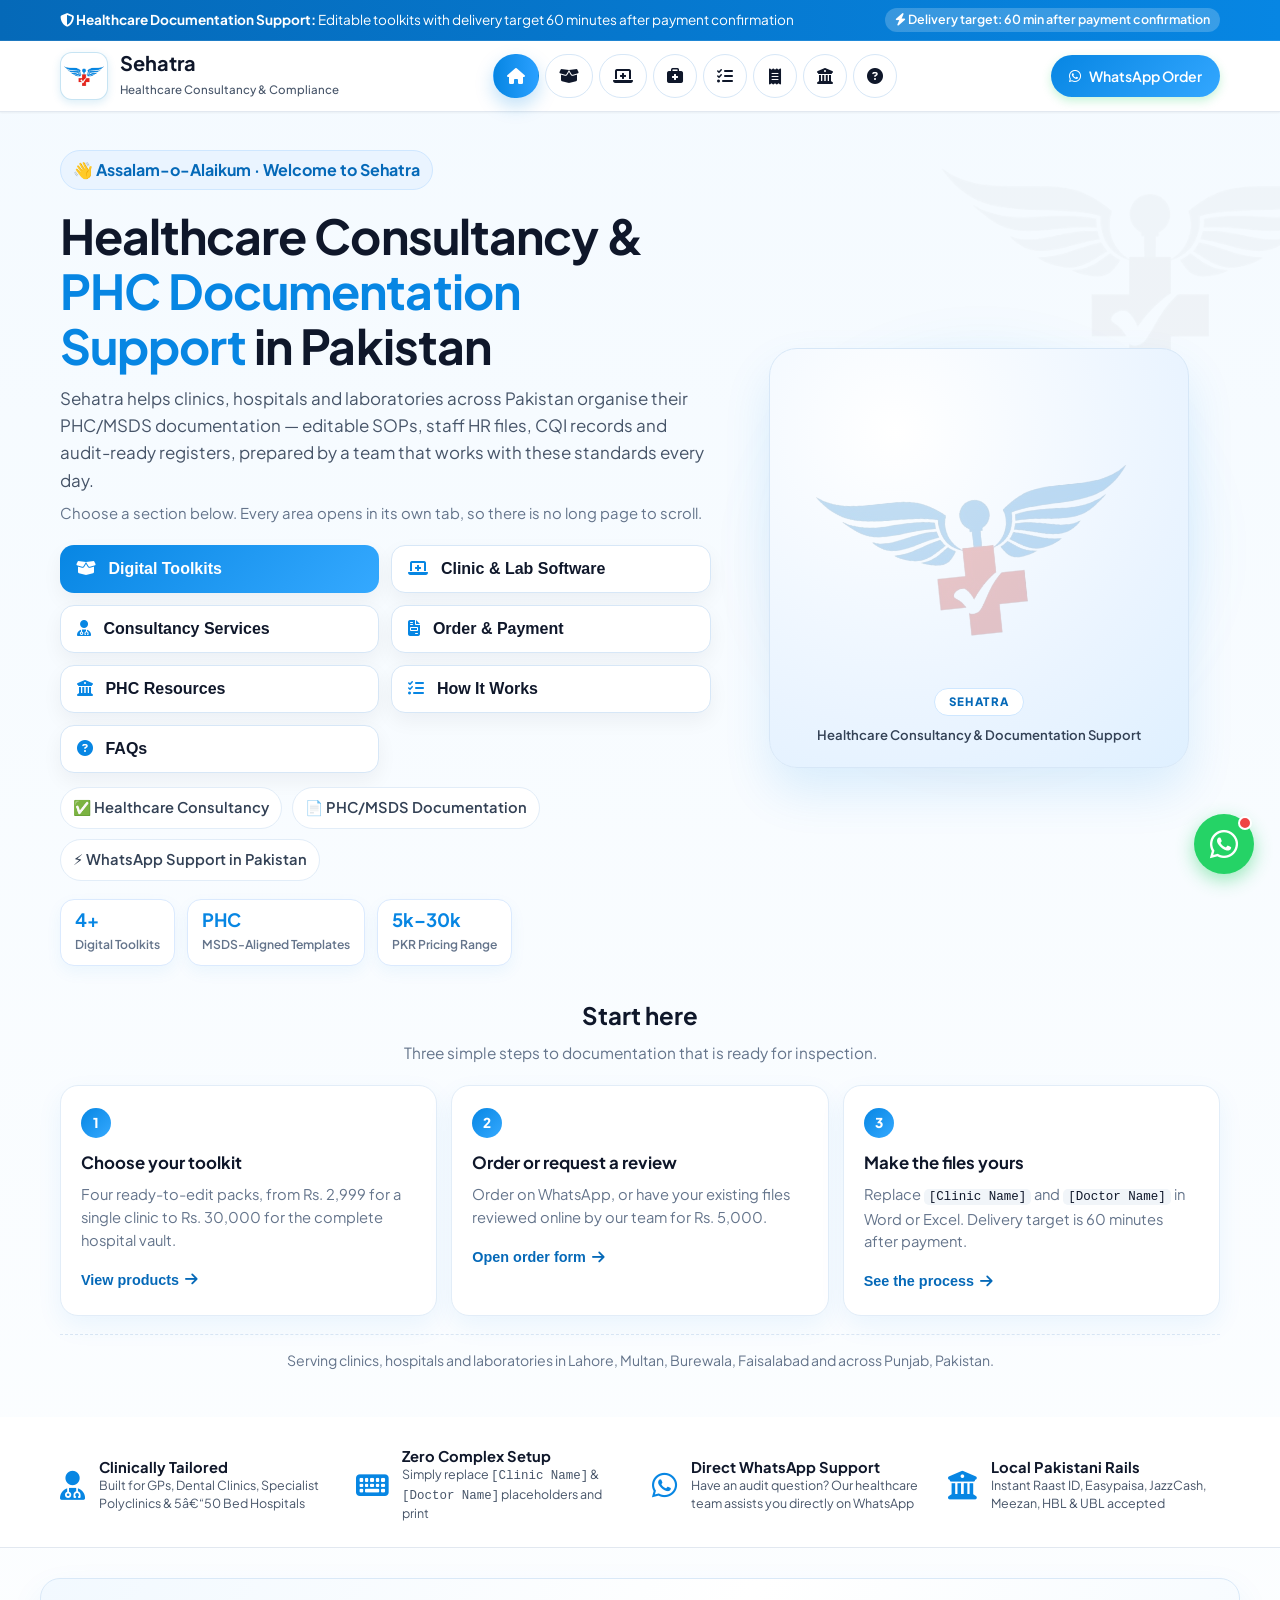
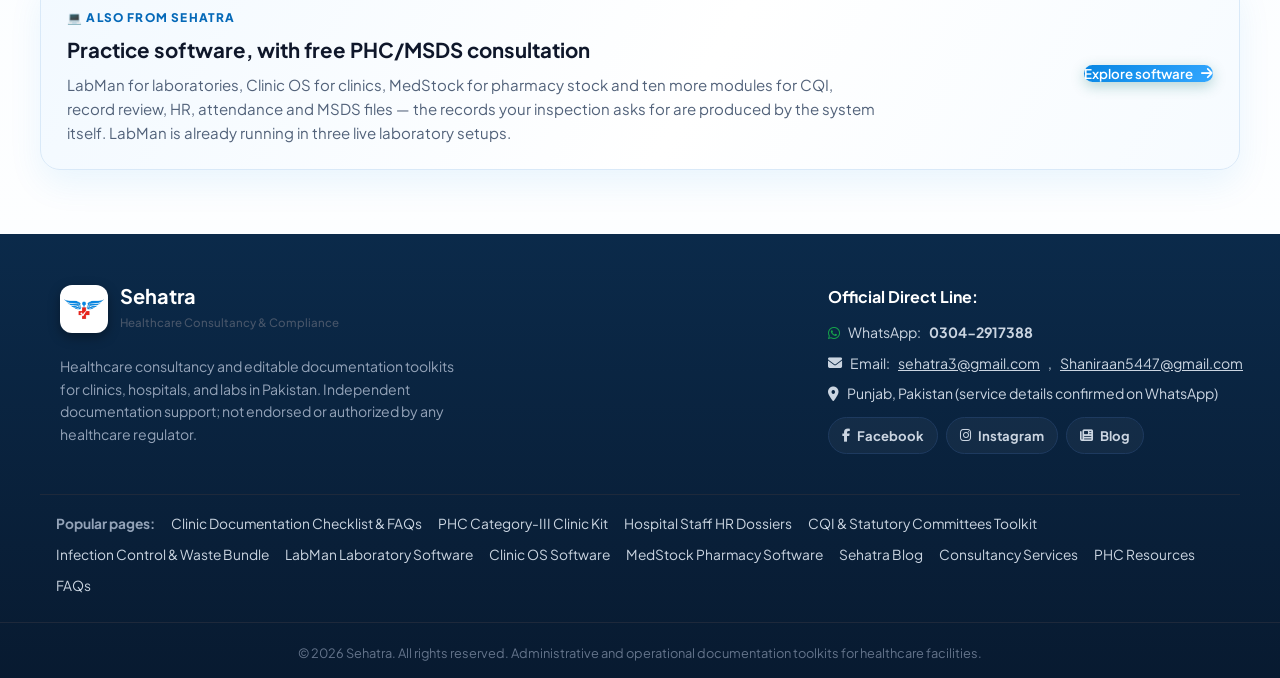
==== commit 710337fa: "Add clinic documentation guide and FAQs" ====
--- a/index.html
+++ b/index.html
@@ -1,1482 +1,1483 @@
-﻿<!DOCTYPE html>
-<html lang="en">
-<head>
-    <meta charset="UTF-8">
-    <meta name="viewport" content="width=device-width, initial-scale=1.0">
-    <title>Sehatra | PHC Documentation, Consultancy &amp; Clinic Software</title>
-    <meta name="description" content="Sehatra: PHC/MSDS documentation, audit guidance and practice software for Pakistani clinics, hospitals and labs — LabMan LIMS, Clinic OS and MedStock, with free PHC consultation.">
-    <link rel="canonical" href="https://zeshanhaider1.github.io/sehatra/">
-    <link rel="icon" type="image/png" href="sehatra-logo.png">
-    <link rel="apple-touch-icon" href="sehatra-logo.png">
-    <link rel="preconnect" href="https://cdnjs.cloudflare.com" crossorigin>
-
-    <!-- Search Engine Optimization (SEO) Meta Tags -->
-    <meta name="robots" content="index, follow, max-snippet:-1, max-image-preview:large, max-video-preview:-1">
-    <meta name="keywords" content="healthcare consultancy Pakistan, healthcare consultant Punjab, hospital consultancy Pakistan, clinic consultancy, PHC documentation consultancy, PHC MSDS consultant, hospital audit guidance, healthcare compliance consultant, Sehatra, clinic documentation Pakistan, hospital HR files, CQI committee records, infection control logs, healthcare SOP templates, laboratory management software Pakistan, LIMS Pakistan, clinic management software Pakistan, pharmacy stock software, LabMan, Clinic OS">
-    <meta name="author" content="Sehatra">
-    <meta name="geo.region" content="PK-PB">
-    <meta name="geo.placename" content="Punjab, Pakistan">
-
-    <!-- Structured Data (JSON-LD) for Google Rich Snippets & Search Appearance -->
-    <script type="application/ld+json">
-    {
-      "@context": "https://schema.org",
-      "@graph": [
-        {
-          "@type": "Organization",
-          "@id": "https://zeshanhaider1.github.io/sehatra/#organization",
-          "name": "Sehatra",
-          "url": "https://zeshanhaider1.github.io/sehatra/",
-          "logo": {
-            "@type": "ImageObject",
-            "url": "https://zeshanhaider1.github.io/sehatra/sehatra-logo.png"
-          },
-          "contactPoint": {
-            "@type": "ContactPoint",
-            "telephone": "+92-304-2917388",
-            "contactType": "customer service",
-            "areaServed": "PK",
-            "availableLanguage": ["English", "Urdu"]
-          },
-          "sameAs": [
-            "https://www.facebook.com/112123161286133",
-            "https://www.instagram.com/sehatra4/",
-            "https://www.tiktok.com/@sehatrabyzeshanhaider"
-          ]
-        },
-        {
-          "@type": "WebSite",
-          "@id": "https://zeshanhaider1.github.io/sehatra/#website",
-          "url": "https://zeshanhaider1.github.io/sehatra/",
-          "name": "Sehatra",
-          "description": "Editable healthcare operations and documentation toolkits for clinics, hospitals and labs in Pakistan",
-          "publisher": {
-            "@id": "https://zeshanhaider1.github.io/sehatra/#organization"
-          }
-        },
-        {
-          "@type": "Product",
-          "name": "PHC Category-III Clinic Compliance Starter Kit",
-          "url": "https://zeshanhaider1.github.io/sehatra/phc-category-iii-clinic-kit.html",
-          "description": "Complete operations SOP manual, 47-point audit checklist, and biomedical waste tracker for single-doctor clinics and dental practices.",
-          "image": "https://zeshanhaider1.github.io/sehatra/sehatra-logo.png",
-          "brand": {
-            "@type": "Brand",
-            "name": "Sehatra"
-          },
-          "offers": {
-            "@type": "Offer",
-            "url": "https://zeshanhaider1.github.io/sehatra/#products",
-            "priceCurrency": "PKR",
-            "price": "4999",
-            "priceValidUntil": "2027-12-31",
-            "availability": "https://schema.org/InStock",
-            "seller": {
-              "@id": "https://zeshanhaider1.github.io/sehatra/#organization"
-            }
-          }
-        },
-        {
-          "@type": "Product",
-          "name": "Clinic Infection Control & Biomedical Waste Bundle",
-          "url": "https://zeshanhaider1.github.io/sehatra/infection-control-biomedical-waste-bundle.html",
-          "description": "Autoclave logbooks, color-coded waste segregation registers, and needle-stick injury incident protocols.",
-          "image": "https://zeshanhaider1.github.io/sehatra/sehatra-logo.png",
-          "brand": {
-            "@type": "Brand",
-            "name": "Sehatra"
-          },
-          "offers": {
-            "@type": "Offer",
-            "url": "https://zeshanhaider1.github.io/sehatra/#products",
-            "priceCurrency": "PKR",
-            "price": "2999",
-            "priceValidUntil": "2027-12-31",
-            "availability": "https://schema.org/InStock",
-            "seller": {
-              "@id": "https://zeshanhaider1.github.io/sehatra/#organization"
-            }
-          }
-        },
-        {
-          "@type": "Product",
-          "name": "All-in-One Healthcare Operations & Hospital Accreditation Vault",
-          "description": "Definitive master suite containing all 4 specialized toolkits covering every single administrative standard for clinics and hospitals.",
-          "image": "https://zeshanhaider1.github.io/sehatra/sehatra-logo.png",
-          "brand": {
-            "@type": "Brand",
-            "name": "Sehatra"
-          },
-          "offers": {
-            "@type": "Offer",
-            "url": "https://zeshanhaider1.github.io/sehatra/#products",
-            "priceCurrency": "PKR",
-            "price": "30000",
-            "priceValidUntil": "2027-12-31",
-            "availability": "https://schema.org/InStock",
-            "seller": {
-              "@id": "https://zeshanhaider1.github.io/sehatra/#organization"
-            }
-          }
-        },
-        {
-          "@type": "Product",
-          "name": "Hospital Staff HR Dossiers & Job Descriptions Pack",
-          "url": "https://zeshanhaider1.github.io/sehatra/hospital-hr-dossiers.html",
-          "description": "Editable staff master files, 16-cadre job descriptions, orientation manual, appraisal pack, and credentialing tracker for hospitals and clinics in Pakistan.",
-          "image": "https://zeshanhaider1.github.io/sehatra/sehatra-logo.png",
-          "brand": {"@type": "Brand", "name": "Sehatra"},
-          "offers": {
-            "@type": "Offer",
-            "url": "https://zeshanhaider1.github.io/sehatra/hospital-hr-dossiers.html",
-            "priceCurrency": "PKR",
-            "price": "4999",
-            "availability": "https://schema.org/InStock",
-            "seller": {"@id": "https://zeshanhaider1.github.io/sehatra/#organization"}
-          }
-        },
-        {
-          "@type": "Product",
-          "name": "Hospital CQI & Statutory Committees Toolkit",
-          "url": "https://zeshanhaider1.github.io/sehatra/hospital-cqi-committees.html",
-          "description": "Editable CQI notification-to-minutes sequence, KPI trackers, OTMC and HICC packs, and medical record review formats.",
-          "image": "https://zeshanhaider1.github.io/sehatra/sehatra-logo.png",
-          "brand": {"@type": "Brand", "name": "Sehatra"},
-          "offers": {
-            "@type": "Offer",
-            "url": "https://zeshanhaider1.github.io/sehatra/hospital-cqi-committees.html",
-            "priceCurrency": "PKR",
-            "price": "6999",
-            "availability": "https://schema.org/InStock",
-            "seller": {"@id": "https://zeshanhaider1.github.io/sehatra/#organization"}
-          }
-        },
-        {
-          "@type": "FAQPage",
-          "mainEntity": [
-            {
-              "@type": "Question",
-              "name": "Are these templates aligned with Punjab Healthcare Commission (PHC) MSDS?",
-              "acceptedAnswer": {
-                "@type": "Answer",
-                "text": "These templates are drafted to align with commonly referenced indicators in PHC Category-II/III MSDS and similar provincial standards. They are administrative tools to help organize documentation; inspection outcomes depend on your facility's actual implementation, records, and the regulator's review."
-              }
-            },
-            {
-              "@type": "Question",
-              "name": "In what format are the files provided, and can we edit them?",
-              "acceptedAnswer": {
-                "@type": "Answer",
-                "text": "All documents are provided in fully editable Microsoft Word (.docx) and Microsoft Excel (.xlsx) formats. Each document features clear placeholders like [Clinic Name] and [Doctor Name], allowing you to insert your clinic details, doctor registration numbers, and letterhead in minutes."
-              }
-            },
-            {
-              "@type": "Question",
-              "name": "How quickly do we receive the files after payment?",
-              "acceptedAnswer": {
-                "@type": "Answer",
-                "text": "Our delivery target is within 60 minutes after payment confirmation. Once your transfer screenshot is shared on WhatsApp, we send the Google Drive link and a compressed ZIP file. If there is any delay, we will update you on WhatsApp."
-              }
-            },
-            {
-              "@type": "Question",
-              "name": "Can clinics and hospitals in Sindh (SHCC), KPK, or Islamabad (IHRA) use these toolkits?",
-              "acceptedAnswer": {
-                "@type": "Answer",
-                "text": "Many operational areas (infection control, biomedical waste segregation, staff credentialing, and informed consent) are similar across provincial regulators such as SHCC, KP-HCC, and IHRA. However, requirements can vary by province, category, and facility type, so review and adapt the templates to your local regulator's current checklist."
-              }
-            },
-            {
-              "@type": "Question",
-              "name": "Do you provide guidance if an inspector requests specific compliance registers?",
-              "acceptedAnswer": {
-                "@type": "Answer",
-                "text": "Yes. Every kit includes a quick-start organization checklist, and our support desk is available on WhatsApp to guide you on how to fill, sign, and organize your files. We provide documentation support, not regulatory approval guarantees."
-              }
-            },
-            {
-              "@type": "Question",
-              "name": "Does Sehatra provide healthcare consultancy services?",
-              "acceptedAnswer": {
-                "@type": "Answer",
-                "text": "Yes. Sehatra provides healthcare consultancy and documentation support for clinics and hospitals in Pakistan, including Online Document Preview & Review (Rs. 5,000) and On-Visit Consultation & Audit Guidance (Rs. 15,000). Services focus on practical documentation guidance and record organization; regulatory approval is not guaranteed."
-              }
-            }
-          ]
-        },
-        {
-          "@type": "ProfessionalService",
-          "@id": "https://zeshanhaider1.github.io/sehatra/#service",
-          "name": "Sehatra Healthcare Consultancy",
-          "url": "https://zeshanhaider1.github.io/sehatra/#services",
-          "provider": {"@id": "https://zeshanhaider1.github.io/sehatra/#organization"},
-          "areaServed": [
-            {"@type": "Country", "name": "Pakistan"},
-            {"@type": "AdministrativeArea", "name": "Punjab"},
-            {"@type": "City", "name": "Lahore"},
-            {"@type": "City", "name": "Multan"},
-            {"@type": "City", "name": "Burewala"},
-            {"@type": "City", "name": "Faisalabad"},
-            {"@type": "City", "name": "Islamabad"}
-          ],
-          "telephone": "+92-304-2917388",
-          "priceRange": "PKR 2,999 - PKR 30,000",
-          "address": {
-            "@type": "PostalAddress",
-            "addressLocality": "Burewala",
-            "addressRegion": "Punjab",
-            "addressCountry": "PK"
-          },
-          "serviceType": ["Healthcare consultancy", "PHC documentation support", "Hospital audit guidance", "Clinic compliance documentation"],
-          "description": "Healthcare consultancy and documentation support for clinics and hospitals in Pakistan, including online document review and on-visit audit guidance.",
-          "hasOfferCatalog": {
-            "@type": "OfferCatalog",
-            "name": "Healthcare Consultancy Services",
-            "itemListElement": [
-              {
-                "@type": "Offer",
-                "itemOffered": {"@type": "Service", "name": "Online Document Preview & Review"},
-                "price": "5000",
-                "priceCurrency": "PKR"
-              },
-              {
-                "@type": "Offer",
-                "itemOffered": {"@type": "Service", "name": "On-Visit Consultation & Audit Guidance"},
-                "price": "15000",
-                "priceCurrency": "PKR"
-              }
-            ]
-          }
-        }
-,
-        {
-          "@type": "BreadcrumbList",
-          "@id": "https://zeshanhaider1.github.io/sehatra/#breadcrumb",
-          "itemListElement": [
-            {"@type": "ListItem", "position": 1, "name": "Home", "item": "https://zeshanhaider1.github.io/sehatra/"},
-            {"@type": "ListItem", "position": 2, "name": "Digital Toolkits", "item": "https://zeshanhaider1.github.io/sehatra/#products"},
-            {"@type": "ListItem", "position": 3, "name": "Consultancy Services", "item": "https://zeshanhaider1.github.io/sehatra/#services"},
-            {"@type": "ListItem", "position": 4, "name": "Order & Payment", "item": "https://zeshanhaider1.github.io/sehatra/#order-form-section"}
-          ]
-        },
-        {
-          "@type": "HowTo",
-          "@id": "https://zeshanhaider1.github.io/sehatra/#howto-order",
-          "name": "How to order a Sehatra healthcare documentation toolkit",
-          "description": "Order an editable PHC/MSDS documentation toolkit from Sehatra in three steps using local Pakistani payment methods.",
-          "totalTime": "PT60M",
-          "estimatedCost": {"@type": "MonetaryAmount", "currency": "PKR", "value": "2999"},
-          "step": [
-            {
-              "@type": "HowToStep",
-              "position": 1,
-              "name": "Select toolkit and submit details",
-              "text": "Choose the toolkit or consultancy service you need and send your clinic details on WhatsApp or through the online order form.",
-              "url": "https://zeshanhaider1.github.io/sehatra/#products"
-            },
-            {
-              "@type": "HowToStep",
-              "position": 2,
-              "name": "Transfer payment through local rails",
-              "text": "Pay via Raast ID, Easypaisa, JazzCash, Meezan, HBL or UBL bank transfer, then share the payment screenshot on WhatsApp.",
-              "url": "https://zeshanhaider1.github.io/sehatra/#order-form-section"
-            },
-            {
-              "@type": "HowToStep",
-              "position": 3,
-              "name": "Receive editable files",
-              "text": "Receive a Google Drive link and a compressed ZIP with editable Word and Excel files, with a delivery target of 60 minutes after payment confirmation.",
-              "url": "https://zeshanhaider1.github.io/sehatra/#how-it-works"
-            }
-          ]
-        }
-,
-        {
-          "@type": "SoftwareApplication",
-          "@id": "https://zeshanhaider1.github.io/sehatra/labman-lims.html#software",
-          "name": "LabMan — Laboratory Management System",
-          "url": "https://zeshanhaider1.github.io/sehatra/labman-lims.html",
-          "description": "Laboratory information management system for Pakistani diagnostic labs: patient registration, barcoded samples, verified results, branded PDF reports, quality control, inventory, billing and audit trail.",
-          "applicationCategory": "HealthApplication",
-          "operatingSystem": "Windows 10, Windows 11, Linux",
-          "featureList": [
-            "Patient registration and MRN",
-            "Barcoded sample collection and receiving",
-            "Result entry, verification and critical-value alerts",
-            "Branded PDF report generation",
-            "Quality control with Levy-Jennings charts",
-            "Inventory, purchase orders and financial reports",
-            "Role-based users and audit trail"
-          ],
-          "publisher": {"@id": "https://zeshanhaider1.github.io/sehatra/#organization"}
-        },
-        {
-          "@type": "SoftwareApplication",
-          "@id": "https://zeshanhaider1.github.io/sehatra/clinic-os.html#software",
-          "name": "Clinic OS — Clinic and OPD Management",
-          "url": "https://zeshanhaider1.github.io/sehatra/clinic-os.html",
-          "description": "Clinic management software for Pakistani OPDs: reception and appointments, patient registration, invoicing, staff attendance and doctor panels, with English and Urdu interface and offline operation.",
-          "applicationCategory": "HealthApplication",
-          "operatingSystem": "Windows 10, Windows 11",
-          "featureList": [
-            "Reception queue and appointment scheduling",
-            "Patient registration with unique IDs",
-            "Invoicing, discounts and daily income summary",
-            "Staff attendance and salary records",
-            "Doctor panels and OPD load",
-            "Offline operation with backup and restore",
-            "English and Urdu interface"
-          ],
-          "publisher": {"@id": "https://zeshanhaider1.github.io/sehatra/#organization"}
-        },
-        {
-          "@type": "SoftwareApplication",
-          "@id": "https://zeshanhaider1.github.io/sehatra/medstock-pharmacy-stock.html#software",
-          "name": "MedStock — Pharmacy and Store Stock Control",
-          "url": "https://zeshanhaider1.github.io/sehatra/medstock-pharmacy-stock.html",
-          "description": "Pharmacy and hospital store stock software for Pakistan: batch and expiry tracking, supplier records, issue records, stock value dashboard and printable stock reports for inspection.",
-          "applicationCategory": "BusinessApplication",
-          "operatingSystem": "Windows 10, Windows 11",
-          "featureList": [
-            "Batch and expiry-aware stock register",
-            "Supplier records",
-            "Issue records for pharmacy and wards",
-            "Stock value and movement dashboard",
-            "Printable stock reports"
-          ],
-          "publisher": {"@id": "https://zeshanhaider1.github.io/sehatra/#organization"}
-        }
-      ]
-    }
-    </script>
-    
-    <!-- Open Graph / Facebook -->
-    <meta property="og:type" content="website">
-    <meta property="og:site_name" content="Sehatra">
-    <meta property="og:title" content="Sehatra - Healthcare Consultancy &amp; PHC Documentation Services in Pakistan">
-    <meta property="og:description" content="Healthcare consultancy in Pakistan: online document review, on-visit audit guidance, and editable PHC/MSDS documentation toolkits for clinics, hospitals &amp; labs.">
-    <meta property="og:url" content="https://zeshanhaider1.github.io/sehatra/">
-    <meta property="og:locale" content="en_PK">
-    <meta property="og:image" content="https://zeshanhaider1.github.io/sehatra/og-image.png">
-    <meta property="og:image:secure_url" content="https://zeshanhaider1.github.io/sehatra/og-image.png">
-    <meta property="og:image:type" content="image/png">
-    <meta property="og:image:width" content="1200">
-    <meta property="og:image:height" content="630">
-    <meta property="og:image:alt" content="Sehatra — healthcare consultancy and PHC documentation support in Pakistan">
-    
-    <!-- Twitter -->
-    <meta name="twitter:card" content="summary_large_image">
-    <meta name="twitter:title" content="Sehatra - Healthcare Consultancy &amp; Documentation Services in Pakistan">
-    <meta name="twitter:description" content="Healthcare consultancy in Pakistan: document review, on-visit audit guidance, and editable PHC/MSDS toolkits for clinics &amp; hospitals.">
-    <meta name="twitter:image" content="https://zeshanhaider1.github.io/sehatra/og-image.png">
-    <meta name="twitter:image:alt" content="Sehatra — healthcare consultancy and PHC documentation support in Pakistan">
-    
-    <!-- Google Fonts -->
-    <link rel="preconnect" href="https://fonts.googleapis.com">
-    <link rel="preconnect" href="https://fonts.gstatic.com" crossorigin>
-    <link href="https://fonts.googleapis.com/css2?family=Plus+Jakarta+Sans:wght@400;500;600;700;800&display=swap" rel="stylesheet">
-    
-    <!-- FontAwesome Icons -->
-    <link rel="stylesheet" href="https://cdnjs.cloudflare.com/ajax/libs/font-awesome/6.4.0/css/all.min.css">
-    <link rel="stylesheet" href="styles.css">
-    
-    <style>
-        .order-policy {
-            list-style: none;
-            margin: 1.25rem 0 0;
-            padding: 1rem 1.1rem;
-            border: 1px solid #d8e6e2;
-            border-radius: 12px;
-            background: #f4fbf9;
-            font-size: .86rem;
-            line-height: 1.55;
-            color: #2c4a44;
-        }
-        .order-policy li {
-            display: flex;
-            gap: .55rem;
-            align-items: flex-start;
-            margin: 0 0 .5rem;
-        }
-        .order-policy li:last-child { margin-bottom: 0; }
-        .order-policy i { color: #0f9b8e; margin-top: .2rem; }
-        .hp-field {
-            position: absolute !important;
-            left: -9999px !important;
-            width: 1px;
-            height: 1px;
-            opacity: 0;
-            pointer-events: none;
-        }
-        .order-id-line {
-            margin: .9rem 0 0;
-            font-size: .8rem;
-            letter-spacing: .04em;
-            text-transform: uppercase;
-            color: #5b7a74;
-        }
-        .order-id-line strong { color: #0f766e; letter-spacing: .02em; }
-    </style>
-    <meta name="theme-color" content="#0786E3">
-</head>
-<body>
-
-    <!-- TOP ANNOUNCEMENT BAR -->
-    <div class="top-bar">
-        <div class="container top-bar-content">
-            <span><i class="fa-solid fa-shield-halved"></i> <strong>Healthcare Documentation Support:</strong> Editable toolkits with delivery target 60 minutes after payment confirmation</span>
-            <span class="delivery-badge"><i class="fa-solid fa-bolt"></i> Delivery target: 60 min after payment confirmation</span>
-        </div>
-    </div>
-
-    <!-- NAVIGATION -->
-    <nav class="navbar">
-        <div class="container nav-container">
-            <a href="#" class="brand">
-                <div class="brand-logo-wrap">
-                    <img src="sehatra-logo.png" alt="Sehatra Logo" class="brand-logo-img">
-                </div>
-                <div class="brand-text">
-                    <span class="brand-title">Sehatra</span>
-                    <span class="brand-sub">Healthcare Consultancy &amp; Compliance</span>
-                </div>
-            </a>
-            <div class="nav-links tab-nav" role="tablist" aria-label="Site sections">
-                    <button class="tab-link active" data-tab="home" role="tab" aria-label="Home" aria-selected="true"><i class="fa-solid fa-house"></i><span class="tab-label">Home</span></button>
-                    <button class="tab-link" data-tab="products" role="tab" aria-label="Products" aria-selected="false"><i class="fa-solid fa-box-open"></i><span class="tab-label">Products</span></button>
-                <button class="tab-link" data-tab="software" role="tab" aria-label="Software" aria-selected="false"><i class="fa-solid fa-laptop-medical"></i><span class="tab-label">Software</span></button>
-                    <button class="tab-link" data-tab="services" role="tab" aria-label="Services" aria-selected="false"><i class="fa-solid fa-briefcase-medical"></i><span class="tab-label">Services</span></button>
-                    <button class="tab-link" data-tab="how" role="tab" aria-label="How It Works" aria-selected="false"><i class="fa-solid fa-list-check"></i><span class="tab-label">How It Works</span></button>
-                    <button class="tab-link" data-tab="order" role="tab" aria-label="Order and Payment" aria-selected="false"><i class="fa-solid fa-receipt"></i><span class="tab-label">Order &amp; Payment</span></button>
-                    <button class="tab-link" data-tab="phc" role="tab" aria-label="PHC Resources" aria-selected="false"><i class="fa-solid fa-building-columns"></i><span class="tab-label">PHC Resources</span></button>
-                    <button class="tab-link" data-tab="faq" role="tab" aria-label="FAQs" aria-selected="false"><i class="fa-solid fa-circle-question"></i><span class="tab-label">FAQs</span></button>
-                </div>
-            <div class="nav-cta">
-                <a href="https://wa.me/923042917388?text=Hello%20Sehatra%2C%20I%20would%20like%20to%20order%20the%20PHC%20compliance%20toolkit." target="_blank" class="btn btn-wa-nav"><i class="fa-brands fa-whatsapp"></i> <span class="wa-label">WhatsApp Order</span></a>
-            </div>
-        </div>
-    </nav>
-
-
-
-<main class="app-main">
-
-    <!-- WELCOME DASHBOARD -->
-    <section id="home-panel" class="tab-panel active" data-panel="home">
-      <div class="welcome-dashboard"><img src="sehatra-logo.png" alt="" aria-hidden="true" class="welcome-bg-watermark" loading="lazy" decoding="async">
-        <div class="container">
-          <div class="welcome-grid">
-            <div class="welcome-copy reveal in-view">
-              <span class="welcome-kicker">👋 Assalam-o-Alaikum &middot; Welcome to Sehatra</span>
-              <h1>Healthcare Consultancy &amp; <span class="brand-accent">PHC Documentation Support</span> in Pakistan</h1>
-              <p class="welcome-lead">Sehatra helps clinics, hospitals and laboratories across Pakistan organise their PHC/MSDS documentation &mdash; editable SOPs, staff HR files, CQI records and audit-ready registers, prepared by a team that works with these standards every day.</p>
-              <p class="welcome-note">Choose a section below. Every area opens in its own tab, so there is no long page to scroll.</p>
-              <div class="dashboard-actions">
-                <button class="dash-btn primary" data-tab="products"><i class="fa-solid fa-box-open"></i> Digital Toolkits</button>
-                <button class="dash-btn" data-tab="software"><i class="fa-solid fa-laptop-medical"></i> Clinic &amp; Lab Software</button>
-                <button class="dash-btn" data-tab="services"><i class="fa-solid fa-user-doctor"></i> Consultancy Services</button>
-                <button class="dash-btn" data-tab="order"><i class="fa-solid fa-file-invoice"></i> Order &amp; Payment</button>
-                <button class="dash-btn" data-tab="phc"><i class="fa-solid fa-building-columns"></i> PHC Resources</button>
-                <button class="dash-btn" data-tab="how"><i class="fa-solid fa-list-check"></i> How It Works</button>
-                <button class="dash-btn" data-tab="faq"><i class="fa-solid fa-circle-question"></i> FAQs</button>
-              </div>
-              <div class="welcome-highlights">
-                <span>✅ Healthcare Consultancy</span>
-                <span>📄 PHC/MSDS Documentation</span>
-                <span>⚡ WhatsApp Support in Pakistan</span>
-              </div>
-              <div class="welcome-stats">
-                <div class="stat"><strong>4+</strong><span>Digital Toolkits</span></div>
-                <div class="stat"><strong>PHC</strong><span>MSDS-Aligned Templates</span></div>
-                <div class="stat"><strong>5k&ndash;30k</strong><span>PKR Pricing Range</span></div>
-              </div>
-            </div>
-            <div class="welcome-watermark reveal in-view">
-              <div class="watermark-frame">
-                <span class="wm-spark wm-spark-1" aria-hidden="true"></span>
-                <span class="wm-spark wm-spark-2" aria-hidden="true"></span>
-                <span class="wm-spark wm-spark-3" aria-hidden="true"></span>
-                <img src="sehatra-logo.png" alt="Sehatra healthcare consultancy logo" class="watermark-logo" loading="lazy" decoding="async">
-                <div class="watermark-caption">
-                  <span class="watermark-pill">SEHATRA</span>
-                  <p>Healthcare Consultancy &amp; Documentation Support</p>
-                </div>
-              </div>
-            </div>
-          </div>
-
-          <!-- WELCOME QUICK START -->
-          <div class="welcome-steps reveal in-view">
-            <div class="welcome-steps-head">
-              <h2>Start here</h2>
-              <p>Three simple steps to documentation that is ready for inspection.</p>
-            </div>
-            <div class="ws-grid">
-              <article class="ws-card">
-                <span class="ws-num">1</span>
-                <h3>Choose your toolkit</h3>
-                <p>Four ready-to-edit packs, from Rs. 2,999 for a single clinic to Rs. 30,000 for the complete hospital vault.</p>
-                <button class="ws-link" data-switch-tab data-tab="products">View products <i class="fa-solid fa-arrow-right"></i></button>
-              </article>
-              <article class="ws-card">
-                <span class="ws-num">2</span>
-                <h3>Order or request a review</h3>
-                <p>Order on WhatsApp, or have your existing files reviewed online by our team for Rs. 5,000.</p>
-                <button class="ws-link" data-switch-tab data-tab="order">Open order form <i class="fa-solid fa-arrow-right"></i></button>
-              </article>
-              <article class="ws-card">
-                <span class="ws-num">3</span>
-                <h3>Make the files yours</h3>
-                <p>Replace <code>[Clinic Name]</code> and <code>[Doctor Name]</code> in Word or Excel. Delivery target is 60 minutes after payment.</p>
-                <button class="ws-link" data-switch-tab data-tab="how">See the process <i class="fa-solid fa-arrow-right"></i></button>
-              </article>
-            </div>
-            <p class="welcome-areas">Serving clinics, hospitals and laboratories in Lahore, Multan, Burewala, Faisalabad and across Punjab, Pakistan.</p>
-          </div>
-        </div>
-      </div>
-          <!-- TRUST STRIP -->
-    <section class="trust-strip">
-        <div class="container trust-grid">
-            <div class="trust-box reveal">
-                <i class="fa-solid fa-user-doctor"></i>
-                <div>
-                    <h4>Clinically Tailored</h4>
-                    <p>Built for GPs, Dental Clinics, Specialist Polyclinics &amp; 5â€“50 Bed Hospitals</p>
-                </div>
-            </div>
-            <div class="trust-box reveal">
-                <i class="fa-solid fa-keyboard"></i>
-                <div>
-                    <h4>Zero Complex Setup</h4>
-                    <p>Simply replace <code>[Clinic Name]</code> &amp; <code>[Doctor Name]</code> placeholders and print</p>
-                </div>
-            </div>
-            <div class="trust-box reveal">
-                <i class="fa-brands fa-whatsapp text-green"></i>
-                <div>
-                    <h4>Direct WhatsApp Support</h4>
-                    <p>Have an audit question? Our healthcare team assists you directly on WhatsApp</p>
-                </div>
-            </div>
-            <div class="trust-box reveal">
-                <i class="fa-solid fa-building-columns"></i>
-                <div>
-                    <h4>Local Pakistani Rails</h4>
-                    <p>Instant Raast ID, Easypaisa, JazzCash, Meezan, HBL &amp; UBL accepted</p>
-                </div>
-            </div>
-        </div>
-    </section>
-
-
-
-    <!-- SOFTWARE TEASER -->
-    <section class="sw-teaser">
-      <div class="container sw-teaser-inner">
-        <div class="sw-teaser-copy">
-          <span class="sw-teaser-tag">💻 Also from Sehatra</span>
-          <h2>Practice software, with free PHC/MSDS consultation</h2>
-          <p>LabMan for laboratories, Clinic OS for clinics, MedStock for pharmacy stock and ten more modules for CQI, record review, HR, attendance and MSDS files — the records your inspection asks for are produced by the system itself. LabMan is already running in three live laboratory setups.</p>
-        </div>
-        <button class="btn btn-primary sw-teaser-btn" data-switch-tab data-tab="software">Explore software <i class="fa-solid fa-arrow-right"></i></button>
-      </div>
-    </section>
-    </section>
-
-<section id="software-panel" class="tab-panel" data-panel="software">
-    <!-- SOFTWARE SECTION -->
-    <section id="software" class="software-section">
-        <div class="container">
-            <div class="section-header text-center reveal">
-                <span class="section-tag">💻 Clinic &amp; Laboratory Software</span>
-                <h2 class="section-title">Software That Produces Your Registers, Not Just Stores Them</h2>
-                <p class="section-desc">Sehatra builds and supports the software behind the paperwork — patient records, laboratory reports, pharmacy stock and staff registers generated, verified and archived inside the system, so your team never rebuilds them the night before an inspection.</p>
-            </div>
-
-            <div class="sw-grid">
-
-                <article class="sw-card reveal">
-                    <div class="sw-top">
-                        <span class="sw-pill">Laboratory Information System</span>
-                        <h3>LabMan <span class="sw-name-sub">LIMS</span></h3>
-                        <p class="sw-lead">A complete laboratory system that runs on an ordinary Windows PC or your clinic network — patients, test catalog, barcoded samples, verified results, branded PDF reports and a full audit trail.</p>
-                    </div>
-                    <ul class="sw-list">
-                        <li><i class="fa-solid fa-check"></i> Patient registration with MRN and referring doctor</li>
-                        <li><i class="fa-solid fa-check"></i> Barcoded sample collection, receiving and rejection log</li>
-                        <li><i class="fa-solid fa-check"></i> Result entry, pathologist verification and critical-value alerts</li>
-                        <li><i class="fa-solid fa-check"></i> Branded PDF reports with lab logo, watermark and delivery tracking</li>
-                        <li><i class="fa-solid fa-check"></i> Quality control with Levy–Jennings charts, analyser and calibration records</li>
-                        <li><i class="fa-solid fa-check"></i> Inventory, purchase orders, expenses, daily cash and profit &amp; loss</li>
-                        <li><i class="fa-solid fa-check"></i> Role-based users, audit trail and turnaround-time monitoring</li>
-                    </ul>
-                    <p class="sw-proof"><i class="fa-solid fa-circle-check"></i> Running in three live laboratory setups today.</p>
-                    <div class="sw-actions">
-                        <a class="btn btn-primary" href="labman-lims.html">LabMan details</a>
-                        <a class="btn btn-outline-card" href="https://wa.me/923042917388?text=Hello%20Sehatra%2C%20I%20would%20like%20a%20demo%20of%20LabMan%20laboratory%20software." target="_blank" rel="noopener"><i class="fa-brands fa-whatsapp"></i> Book a demo</a>
-                    </div>
-                </article>
-
-                <article class="sw-card reveal">
-                    <div class="sw-top">
-                        <span class="sw-pill">Clinic &amp; OPD Management</span>
-                        <h3>Clinic OS</h3>
-                        <p class="sw-lead">Reception, appointments, patient registration, billing, staff attendance and doctor panels on one screen — fast enough for a busy OPD and simple enough for staff with no computer background.</p>
-                    </div>
-                    <ul class="sw-list">
-                        <li><i class="fa-solid fa-check"></i> Reception queue, check-in and appointment scheduling</li>
-                        <li><i class="fa-solid fa-check"></i> Patient registration with unique IDs and visit history</li>
-                        <li><i class="fa-solid fa-check"></i> Invoicing with discounts and a daily income summary</li>
-                        <li><i class="fa-solid fa-check"></i> Staff attendance, duty and salary records</li>
-                        <li><i class="fa-solid fa-check"></i> Doctor panels, specialisations and OPD load</li>
-                        <li><i class="fa-solid fa-check"></i> Works offline on one PC or across the clinic network</li>
-                        <li><i class="fa-solid fa-check"></i> English and Urdu interface, one-click backup and restore</li>
-                    </ul>
-                    <p class="sw-proof"><i class="fa-solid fa-circle-check"></i> Built for single-doctor clinics through to multi-doctor polyclinics.</p>
-                    <div class="sw-actions">
-                        <a class="btn btn-primary" href="clinic-os.html">Clinic OS details</a>
-                        <a class="btn btn-outline-card" href="https://wa.me/923042917388?text=Hello%20Sehatra%2C%20I%20would%20like%20a%20demo%20of%20Clinic%20OS%20clinic%20software." target="_blank" rel="noopener"><i class="fa-brands fa-whatsapp"></i> Book a demo</a>
-                    </div>
-                </article>
-
-                <article class="sw-card reveal">
-                    <div class="sw-top">
-                        <span class="sw-pill">Pharmacy &amp; Store Stock</span>
-                        <h3>MedStock</h3>
-                        <p class="sw-lead">A stock register that knows what is on the shelf, what is expiring and what has to be reordered — the pharmacy and store evidence an inspection asks for, without a paper register.</p>
-                    </div>
-                    <ul class="sw-list">
-                        <li><i class="fa-solid fa-check"></i> Batch and expiry-aware stock register</li>
-                        <li><i class="fa-solid fa-check"></i> Supplier records and purchase entries</li>
-                        <li><i class="fa-solid fa-check"></i> Issue records for pharmacy counter, OPD and wards</li>
-                        <li><i class="fa-solid fa-check"></i> Stock value and movement dashboard</li>
-                        <li><i class="fa-solid fa-check"></i> Printable and exportable stock reports for inspection</li>
-                        <li><i class="fa-solid fa-check"></i> Runs on a single PC with no server required</li>
-                    </ul>
-                    <p class="sw-proof"><i class="fa-solid fa-circle-check"></i> Suits hospital stores, pharmacies and clinic dispensaries.</p>
-                    <div class="sw-actions">
-                        <a class="btn btn-primary" href="medstock-pharmacy-stock.html">MedStock details</a>
-                        <a class="btn btn-outline-card" href="https://wa.me/923042917388?text=Hello%20Sehatra%2C%20I%20would%20like%20a%20demo%20of%20MedStock%20pharmacy%20stock%20software." target="_blank" rel="noopener"><i class="fa-brands fa-whatsapp"></i> Book a demo</a>
-                    </div>
-                </article>
-
-            </div>
-
-            <!-- MORE MODULES -->
-            <div class="sw-more reveal">
-                <div class="sw-more-head">
-                    <h3>The rest of the Sehatra software suite</h3>
-                    <p>Built for the records a healthcare facility actually keeps — installed, configured and staff-trained by our team, with the facility's size and inspection file in mind.</p>
-                </div>
-                <div class="sw-more-grid">
-                    <article class="sw-mini">
-                        <h4><i class="fa-solid fa-chart-line"></i> CQI Committee System</h4>
-                        <p>CQI notification, monitoring format, monitoring report, minutes of meeting and attendance sheet generated from one place.</p>
-                    </article>
-                    <article class="sw-mini">
-                        <h4><i class="fa-solid fa-folder-open"></i> Medical Record Review System</h4>
-                        <p>Record review notifications, checking formats, deficiency reports and committee minutes, kept as a dated file instead of loose papers.</p>
-                    </article>
-                    <article class="sw-mini">
-                        <h4><i class="fa-solid fa-clipboard-check"></i> MSDS Compliance File System</h4>
-                        <p>Standard-wise evidence, document status and progress dashboards for a PHC/MSDS compliance file that is always ready to show.</p>
-                    </article>
-                    <article class="sw-mini">
-                        <h4><i class="fa-solid fa-user-shield"></i> Staff Compliance &amp; Training Tracker</h4>
-                        <p>Training matrix with due dates and a completion dashboard, so staff compliance records never go stale.</p>
-                    </article>
-                    <article class="sw-mini">
-                        <h4><i class="fa-solid fa-building"></i> Hospital Management System</h4>
-                        <p>Admissions, bed and ward status, OPD and IPD billing, and discharge paperwork in one hospital-wide system.</p>
-                    </article>
-                    <article class="sw-mini">
-                        <h4><i class="fa-solid fa-file-invoice-dollar"></i> Medical Billing &amp; Invoicing</h4>
-                        <p>Service invoices, receipts and daily collection summaries for a billing counter that has to reconcile every evening.</p>
-                    </article>
-                    <article class="sw-mini">
-                        <h4><i class="fa-solid fa-qrcode"></i> QR Attendance System</h4>
-                        <p>QR-based staff attendance that records arrival and departure, with monthly summaries ready for the HR file.</p>
-                    </article>
-                    <article class="sw-mini">
-                        <h4><i class="fa-solid fa-id-card"></i> Staff ID Badge Generator</h4>
-                        <p>Bulk staff ID cards with designation, department, photo and validity — laid out and print-ready in minutes.</p>
-                    </article>
-                    <article class="sw-mini">
-                        <h4><i class="fa-solid fa-user-tie"></i> Appraisal Generator</h4>
-                        <p>Appraisal policy, staff hierarchy and generated appraisal forms per employee, signed and filed with the HR dossier.</p>
-                    </article>
-                    <article class="sw-mini">
-                        <h4><i class="fa-solid fa-users-gear"></i> HR File Generator</h4>
-                        <p>Produces the full staff file set — appointment letter, joining report, job description and appraisal — from one staff list.</p>
-                    </article>
-                </div>
-                <p class="sw-more-note">Every module is set up around your existing registers and formats. Tell us which records your facility struggles with and we will show the matching module in a short WhatsApp demo.</p>
-            </div>
-
-            <div class="sw-free reveal">
-                <div class="sw-free-badge">Free</div>
-                <div class="sw-free-text">
-                    <h3>Free PHC/MSDS consultation with LabMan and Clinic OS</h3>
-                    <p>Every LabMan, Clinic OS or suite installation includes a free PHC/MSDS documentation consultation from our team — register formats, record retention, staff files, CQI notes and the records an inspection asks for. We configure the software around those requirements, and the consultation is not charged separately.</p>
-                </div>
-                <a class="btn btn-wa-card" href="https://wa.me/923042917388?text=Hello%20Sehatra%2C%20I%20would%20like%20details%20of%20the%20free%20PHC%2FMSDS%20consultation%20with%20LabMan%20or%20Clinic%20OS." target="_blank" rel="noopener"><i class="fa-brands fa-whatsapp"></i> Ask about it</a>
-            </div>
-
-            <p class="sw-note">More guides, official forms and project updates are published on the <a href="https://sehatraofficial.blogspot.com/" target="_blank" rel="noopener">Sehatra blog</a>. Software pricing is quoted per facility — by users, branches and modules — with installation, staff training and existing-data import included. Sehatra software is independent and is not affiliated with, or endorsed by, the Punjab Healthcare Commission.</p>
-        </div>
-    </section>
-</section>
-
-<section id="products-panel" class="tab-panel" data-panel="products">    <!-- PRODUCTS SECTION -->
-    <section id="products" class="products-section">
-        <div class="container">
-            <div class="section-header text-center reveal">
-                <span class="section-tag">📦 Compliance &amp; Operations Toolkits</span>
-                <h2 class="section-title">Select the Perfect Toolkit for Your Medical Facility</h2>
-                <p class="section-desc">All templates are provided in unlocked Microsoft Word (.docx) and Excel (.xlsx) formats so you can adapt them to your clinic branding, doctor credentials, and letterhead. Official approval depends on each facility's implementation and the regulator's review.</p>
-            </div>
-
-            <div class="products-grid">
-
-                <!-- PRODUCT 1 (HERO) -->
-                <div class="product-card featured-border reveal">
-                    <div class="popular-ribbon">Most Popular</div>
-                    <div class="card-top">
-                        <span class="category-pill">For GP Clinics, Polyclinics &amp; Dental OPDs</span>
-                        <h3 class="product-name"><a href="phc-category-iii-clinic-kit.html">PHC Category-III Clinic Compliance Starter Kit</a></h3>
-                        <p class="product-summary">Editable Word SOPs and an MSDS self-audit checklist for GP and family physician clinics in Punjab.</p>
-                        <div class="pricing-block">
-                            <span class="current-price">Rs. 4,999</span>
-                            <span class="old-price">Rs. 15,000</span>
-                            <span class="discount-badge">SAVE 66%</span>
-                        </div>
-                    </div>
-                    <div class="deliverables-list">
-                        <h4>Included Master Deliverables:</h4>
-                        <ul>
-                            <li><i class="fa-solid fa-check text-green"></i> <strong>Complete SOPs Manual:</strong> 18 Standards Category-III Operations SOP (.docx)</li>
-                            <li><i class="fa-solid fa-check text-green"></i> <strong>Inspection Checklist:</strong> 47-Point MSDS Readiness Self-Audit Tool (.docx)</li>
-                            <li><i class="fa-solid fa-check text-green"></i> <strong>MSDS Compliance Matrix:</strong> Standard-wise evidence &amp; document tracker (.docx)</li>
-                            <li><i class="fa-solid fa-check text-green"></i> <strong>Weekly Clinic Scorecard:</strong> Hygiene, sterilization, and OPD scorecard (.docx)</li>
-                            <li><i class="fa-solid fa-check text-green"></i> <strong>Infection Control &amp; Waste:</strong> Daily biomedical waste disposal register (.docx)</li>
-                            <li><i class="fa-solid fa-check text-green"></i> <strong>Bilingual Patient Charter:</strong> Print-ready Patient Rights &amp; Responsibilities (.pdf)</li>
-                        </ul>
-                    </div>
-                    <div class="card-actions">
-                        <a href="https://wa.me/923042917388?text=Hello%20Sehatra%2C%20I%20want%20to%20order%20Product%201%20(PHC%20Category-III%20Clinic%20Kit%20-%20Rs.%204%2C999)." target="_blank" class="btn btn-wa-card">
-                            <i class="fa-brands fa-whatsapp"></i> Order via WhatsApp (Rs. 4,999)
-                        </a>
-                        <button onclick="selectProductInForm('Product 1: PHC Category-III Clinic Kit (Rs. 4,999)')" class="btn btn-outline-card">
-                            <i class="fa-solid fa-list-check"></i> Fill Order Form
-                        </button>
-                    </div>
-                </div>
-
-                <!-- PRODUCT 4 (TRIPWIRE / ENTRY) -->
-                <div class="product-card reveal">
-                    <div class="card-top">
-                        <span class="category-pill">IPC &amp; Lab Safety Standards</span>
-                        <h3 class="product-name"><a href="infection-control-biomedical-waste-bundle.html">Clinic Infection Control &amp; Biomedical Waste Bundle</a></h3>
-                        <p class="product-summary">Autoclave logs, color-coded waste segregation registers, and needle-stick injury protocols required on day one of any inspection.</p>
-                        <div class="pricing-block">
-                            <span class="current-price">Rs. 2,999</span>
-                            <span class="old-price">Rs. 8,000</span>
-                            <span class="discount-badge">SAVE 62%</span>
-                        </div>
-                    </div>
-                    <div class="deliverables-list">
-                        <h4>Included Master Deliverables:</h4>
-                        <ul>
-                            <li><i class="fa-solid fa-check text-green"></i> <strong>Daily Biomedical Waste Logbook:</strong> Yellow/Red/White bag tracking (.docx)</li>
-                            <li><i class="fa-solid fa-check text-green"></i> <strong>CSSD Autoclave Logbook:</strong> Sterilization cycle validation &amp; temperature register (.docx)</li>
-                            <li><i class="fa-solid fa-check text-green"></i> <strong>CSSD Breakdown Register:</strong> Autoclave failure and recall protocol (.docx)</li>
-                            <li><i class="fa-solid fa-check text-green"></i> <strong>Needle Stick Injury (NSI) Logbook:</strong> Incident investigation report &amp; PEP protocol (.docx)</li>
-                            <li><i class="fa-solid fa-check text-green"></i> <strong>Weekly Sanitation Sheet:</strong> Clinic disinfection &amp; deep cleaning format (.docx)</li>
-                            <li><i class="fa-solid fa-check text-green"></i> <strong>Sterilization Protocol Poster:</strong> Print-ready autoclave guidelines (.pdf)</li>
-                        </ul>
-                    </div>
-                    <div class="card-actions">
-                        <a href="https://wa.me/923042917388?text=Hello%20Sehatra%2C%20I%20want%20to%20order%20Product%204%20(Infection%20Control%20%26%20Waste%20Bundle%20-%20Rs.%202%2C999)." target="_blank" class="btn btn-wa-card">
-                            <i class="fa-brands fa-whatsapp"></i> Order via WhatsApp (Rs. 2,999)
-                        </a>
-                        <button onclick="selectProductInForm('Product 4: Infection Control & Waste Bundle (Rs. 2,999)')" class="btn btn-outline-card">
-                            <i class="fa-solid fa-list-check"></i> Fill Order Form
-                        </button>
-                    </div>
-                </div>
-
-                <!-- PRODUCT 2 (HR DOSSIERS) -->
-                <div class="product-card reveal">
-                    <div class="card-top">
-                        <span class="category-pill">For 5â€“50 Bed Hospitals &amp; Daycare Centers</span>
-                        <h3 class="product-name"><a href="hospital-hr-dossiers.html">Hospital Staff Complete HR Dossiers &amp; Job Descriptions Pack</a></h3>
-                        <p class="product-summary">Comprehensive personal compliance files, formal appointment letters, and signed job descriptions covering all 16 clinical and administrative cadres.</p>
-                        <div class="pricing-block">
-                            <span class="current-price">Rs. 4,999</span>
-                            <span class="old-price">Rs. 14,000</span>
-                            <span class="discount-badge">SAVE 64%</span>
-                        </div>
-                    </div>
-                    <div class="deliverables-list">
-                        <h4>Included Master Deliverables:</h4>
-                        <ul>
-                            <li><i class="fa-solid fa-check text-green"></i> <strong>Staff Master File Template:</strong> Appointment letter, health form, 14-point checklist (.docx)</li>
-                            <li><i class="fa-solid fa-check text-green"></i> <strong>16-Cadre Job Descriptions:</strong> Clinical &amp; Admin roles with signature sign-off sheets (.docx)</li>
-                            <li><i class="fa-solid fa-check text-green"></i> <strong>Staff Orientation Manual:</strong> Hospital safety, patient privacy &amp; code of conduct (.docx)</li>
-                            <li><i class="fa-solid fa-check text-green"></i> <strong>Performance Appraisal Pack:</strong> Annual evaluation scorecards + Master Appraisal Register (.docx)</li>
-                            <li><i class="fa-solid fa-check text-green"></i> <strong>Urdu Job Descriptions:</strong> Vernacular responsibility sheets for janitorial &amp; security staff (.docx)</li>
-                            <li><i class="fa-solid fa-check text-green"></i> <strong>Staff Master Roster:</strong> Complete institutional credentialing and verification tracker (.docx)</li>
-                        </ul>
-                    </div>
-                    <div class="card-actions">
-                        <a href="https://wa.me/923042917388?text=Hello%20Sehatra%2C%20I%20want%20to%20order%20Product%202%20(Hospital%20Staff%20HR%20Dossier%20Pack%20-%20Rs.%204%2C999)." target="_blank" class="btn btn-wa-card">
-                            <i class="fa-brands fa-whatsapp"></i> Order via WhatsApp (Rs. 4,999)
-                        </a>
-                        <button onclick="selectProductInForm('Product 2: Hospital Staff HR Dossier Pack (Rs. 4,999)')" class="btn btn-outline-card">
-                            <i class="fa-solid fa-list-check"></i> Fill Order Form
-                        </button>
-                    </div>
-                </div>
-
-                <!-- PRODUCT 3 (COMMITTEES & CQI) -->
-                <div class="product-card reveal">
-                    <div class="card-top">
-                        <span class="category-pill">For Secondary Hospitals &amp; Surgical Centers</span>
-                        <h3 class="product-name"><a href="hospital-cqi-committees.html">Hospital Statutory Audit &amp; Committees Toolkit (CQI, OTMC, HICC)</a></h3>
-                        <p class="product-summary">Continuous Quality Improvement (CQI), OT Committee, and Medical Record Review quarterly meetings, TORs, and measurable KPI trackers.</p>
-                        <div class="pricing-block">
-                            <span class="current-price">Rs. 6,999</span>
-                            <span class="old-price">Rs. 18,000</span>
-                            <span class="discount-badge">SAVE 61%</span>
-                        </div>
-                    </div>
-                    <div class="deliverables-list">
-                        <h4>Included Master Deliverables:</h4>
-                        <ul>
-                            <li><i class="fa-solid fa-check text-green"></i> <strong>CQI 5-Document Sequence:</strong> Notification, Attendance, Monitoring Tool, Report &amp; Minutes (.docx)</li>
-                            <li><i class="fa-solid fa-check text-green"></i> <strong>6 Clinical KPI Domains:</strong> Adverse drug events, critical lab notifications &amp; surgical audits (.docx)</li>
-                            <li><i class="fa-solid fa-check text-green"></i> <strong>OTMC Master Pack:</strong> Operation Theatre Management Committee SOPs &amp; Minutes (.docx)</li>
-                            <li><i class="fa-solid fa-check text-green"></i> <strong>HICC Master Pack:</strong> Hospital Infection Control Committee TORs &amp; surveillance (.docx)</li>
-                            <li><i class="fa-solid fa-check text-green"></i> <strong>Medical Record Review Suite:</strong> Case sampling sheet, 10% IPD clinical audit &amp; report (.docx)</li>
-                        </ul>
-                    </div>
-                    <div class="card-actions">
-                        <a href="https://wa.me/923042917388?text=Hello%20Sehatra%2C%20I%20want%20to%20order%20Product%203%20(Hospital%20Statutory%20Committees%20Toolkit%20-%20Rs.%206%2C999)." target="_blank" class="btn btn-wa-card">
-                            <i class="fa-brands fa-whatsapp"></i> Order via WhatsApp (Rs. 6,999)
-                        </a>
-                        <button onclick="selectProductInForm('Product 3: Hospital Statutory Committees Toolkit (Rs. 6,999)')" class="btn btn-outline-card">
-                            <i class="fa-solid fa-list-check"></i> Fill Order Form
-                        </button>
-                    </div>
-                </div>
-
-            </div>
-
-            <!-- MASTER BUNDLE CALLOUT (HIGH AOV) -->
-            <div class="master-bundle-card reveal">
-                <div class="master-badge">ðŸ”¥ BEST VALUE â€” COMPLETE ACCREDITATION VAULT</div>
-                <div class="master-grid">
-                    <div class="master-info">
-                        <h3>All-in-One Healthcare Operations &amp; Hospital Accreditation Vault</h3>
-                        <p class="master-desc">The definitive master suite containing all four (4) specialized toolkits in a single, comprehensive vault. Whether you operate a private clinic or manage a 50-bed secondary hospital, this covers every single administrative and regulatory standard.</p>
-                        <div class="bundle-perks">
-                            <span><i class="fa-solid fa-circle-check text-green"></i> Product 1: Category-III Clinic Compliance Kit</span>
-                            <span><i class="fa-solid fa-circle-check text-green"></i> Product 2: Complete Staff HR Dossiers &amp; JDs Pack</span>
-                            <span><i class="fa-solid fa-circle-check text-green"></i> Product 3: Statutory Committees Audit &amp; CQI Pack</span>
-                            <span><i class="fa-solid fa-circle-check text-green"></i> Product 4: Infection Control &amp; Waste Management Bundle</span>
-                            <span><i class="fa-solid fa-circle-check text-green"></i> <strong>BONUS:</strong> Quick-Start Inspection Guide + 30 Days WhatsApp Query Support</span>
-                        </div>
-                    </div>
-                    <div class="master-pricing-box">
-                        <div class="master-cost">
-                            <span class="price-val">Rs. 30,000</span>
-                        </div>
-                        <p class="cost-note">One-time payment &bull; Lifetime access &bull; Editable digital files; regulatory changes may require your review</p>
-                        <a href="https://wa.me/923042917388?text=Hello%20Sehatra%2C%20I%20want%20to%20order%20the%20COMPLETE%20MASTER%20ACCREDITATION%20VAULT%20(Rs.%2030%2C000)." target="_blank" class="btn btn-master-wa">
-                            <i class="fa-brands fa-whatsapp"></i> Order Master Vault (Rs. 30,000)
-                        </a>
-                        <button onclick="selectProductInForm('Complete Master Accreditation Vault (All 4 Products) - Rs. 30,000')" class="btn btn-master-form">
-                            <i class="fa-solid fa-bolt"></i> Order via Website Form
-                        </button>
-                    </div>
-                </div>
-            </div>
-
-        </div>
-    </section>
-
-
-    <!-- DOCUMENTATION AREAS (SEO TOPIC LINKS) -->
-    <section id="documentation-areas" class="products-section" style="background:#f7fbfa;">
-        <div class="container">
-            <div class="section-header text-center reveal">
-                <span class="section-tag">🗂️ Documentation Areas</span>
-                <h2 class="section-title">Find Templates by Facility Need</h2>
-                <p class="section-desc">Browse editable documentation for PHC-aligned clinic files, hospital HR records, quality committee evidence, and infection control registers.</p>
-            </div>
-            <div class="products-grid">
-                <div class="product-card reveal">
-                    <h3 class="product-name"><a href="phc-category-iii-clinic-kit.html">PHC Category-III Clinic Documentation</a></h3>
-                    <p class="product-summary">SOP manual, 47-point MSDS self-audit checklist, evidence tracker, and patient charter for GP and family physician clinics in Punjab.</p>
-                </div>
-                <div class="product-card reveal">
-                    <h3 class="product-name"><a href="hospital-hr-dossiers.html">Hospital HR Files &amp; Job Descriptions</a></h3>
-                    <p class="product-summary">Staff master files, 16-cadre job descriptions, orientation manual, appraisal pack, and credentialing tracker.</p>
-                </div>
-                <div class="product-card reveal">
-                    <h3 class="product-name"><a href="hospital-cqi-committees.html">CQI &amp; Statutory Committee Records</a></h3>
-                    <p class="product-summary">Notification-to-minutes CQI sequence, KPI trackers, OTMC and HICC packs, and medical record review formats.</p>
-                </div>
-                <div class="product-card reveal">
-                    <h3 class="product-name"><a href="infection-control-biomedical-waste-bundle.html">Infection Control &amp; Waste Registers</a></h3>
-                    <p class="product-summary">Biomedical waste logbook, autoclave sterilization log, CSSD breakdown register, needle-stick log, and sanitation sheet.</p>
-                </div>
-            </div>
-        </div>
-    </section>
-
-
-    <!-- COMPARISON SECTION -->
-    <section id="comparison" class="comparison-section">
-        <div class="container">
-            <div class="section-header text-center reveal">
-                <span class="section-tag">⚖️ Value Comparison</span>
-                <h2 class="section-title">Traditional Physical Consultant vs. Sehatra Digital Toolkit</h2>
-                <p class="section-desc">Compare traditional high-fee advisory visits with our instant, verified digital compliance suite:</p>
-            </div>
-            <p class="comparison-scroll-hint">↔ Table ko side mein scroll karein</p>
-                        <div class="comparison-table-wrapper">
-                <table class="comparison-table">
-                    <thead>
-                        <tr>
-                            <th>Features &amp; Standards</th>
-                            <th>Traditional Physical Consultant</th>
-                            <th class="highlight-col">Sehatra Digital Toolkit</th>
-                        </tr>
-                    </thead>
-                    <tbody>
-                        <tr>
-                            <td><strong>Total Financial Investment</strong></td>
-                            <td class="text-red font-bold">Often higher / varies by scope (verify locally)</td>
-                            <td class="highlight-col text-green font-bold">Rs. 2,999 – Rs. 30,000 (One-Time)</td>
-                        </tr>
-                        <tr>
-                            <td><strong>Turnaround &amp; Setup Time</strong></td>
-                            <td>3 to 6 Weeks (Multiple physical visits)</td>
-                            <td class="highlight-col font-bold">Delivery target: within 60 minutes after payment confirmation</td>
-                        </tr>
-                        <tr>
-                            <td><strong>Document Ownership &amp; Customization</strong></td>
-                            <td>Locked PDFs or consultant-retained rights</td>
-                            <td class="highlight-col font-bold">100% Unlocked, Editable Word &amp; Excel Files</td>
-                        </tr>
-                        <tr>
-                            <td><strong>PHC MSDS Compliance Accuracy</strong></td>
-                            <td>Subjective and varies by individual visit</td>
-                            <td class="highlight-col font-bold">Audit-Proven, real-world verified PHC formats</td>
-                        </tr>
-                        <tr>
-                            <td><strong>Payment Friction</strong></td>
-                            <td>Substantial cash advances / cheque demands</td>
-                            <td class="highlight-col font-bold">Instant Raast ID, Easypaisa, JazzCash &amp; Bank</td>
-                        </tr>
-                    </tbody>
-                </table>
-            </div>
-        </div>
-    </section>
-
-</section>
-<section id="services-panel" class="tab-panel" data-panel="services">    <!-- SERVICES SECTION -->
-    <section id="services" class="services-section">
-        <div class="container">
-            <div class="section-header text-center reveal">
-                <span class="section-tag">🛠️ Professional Services</span>
-                <h2 class="section-title">Consultation &amp; Support Services</h2>
-                <p class="section-desc">Sehatra ki <strong>healthcare consultancy services</strong> mein online document review, on-visit audit guidance aur practical documentation support shamil hai — clinics aur hospitals ke liye. Neeche services dekhein. ✨</p>
-            </div>
-            <div class="services-grid">
-                <div class="service-card reveal">
-                    <div class="service-icon-wrap"><i class="fa-solid fa-file-magnifying-glass"></i></div>
-                    <div class="service-emoji">📄</div>
-                    <h3>Online Document Preview &amp; Review</h3>
-                    <p>Apne maujooda healthcare documents online share karein. Hum preview/review karke gaps, missing records aur improvement points clearly batate hain — taake aap sahi direction mein tayyari kar sakein.</p>
-                    <ul class="service-list">
-                        <li><i class="fa-solid fa-check text-green"></i> Online review (WhatsApp/Drive)</li>
-                        <li><i class="fa-solid fa-check text-green"></i> Missing documents ki guidance</li>
-                        <li><i class="fa-solid fa-check text-green"></i> Practical next-step suggestions</li>
-                    </ul>
-                    <div class="service-price-row">
-                        <span class="service-fee-label">Fee</span>
-                        <span class="service-price">Rs. 5,000</span>
-                    </div>
-                    <a href="https://wa.me/923042917388?text=Hello%20Sehatra%2C%20I%20want%20to%20book%20Online%20Document%20Preview%20%26%20Review%20service%20(Rs.%205%2C000)." target="_blank" class="btn btn-wa-card btn-service"><i class="fa-brands fa-whatsapp"></i> Book Online Review</a>
-                </div>
-
-                <div class="service-card service-featured reveal">
-                    <div class="popular-ribbon service-ribbon">⭐ Recommended</div>
-                    <div class="service-icon-wrap"><i class="fa-solid fa-hospital-user"></i></div>
-                    <div class="service-emoji">🏥</div>
-                    <h3>On-Visit Consultation &amp; Audit Guidance</h3>
-                    <p>Physically facility visit par documentation audit, record organization aur staff guidance. Hum aapko batate hain kahan kya improve karna hai aur kaise files ko inspection-ready tareeke se arrange karein.</p>
-                    <ul class="service-list">
-                        <li><i class="fa-solid fa-check text-green"></i> On-site physical audit &amp; guidance</li>
-                        <li><i class="fa-solid fa-check text-green"></i> File arrangement &amp; documentation review</li>
-                        <li><i class="fa-solid fa-check text-green"></i> Staff ko practical instructions</li>
-                    </ul>
-                    <div class="service-price-row">
-                        <span class="service-fee-label">Visit Charges</span>
-                        <span class="service-old">Rs. 20,000</span>
-                        <span class="service-price">Rs. 15,000</span>
-                        <span class="discount-badge">25% OFF</span>
-                    </div>
-                    <a href="https://wa.me/923042917388?text=Hello%20Sehatra%2C%20I%20want%20to%20book%20On-Visit%20Consultation%20%26%20Audit%20Guidance%20(Rs.%2015%2C000%20discounted)." target="_blank" class="btn btn-primary btn-service"><i class="fa-brands fa-whatsapp"></i> Book On-Visit Consultation</a>
-                </div>
-
-                <div class="service-card reveal">
-                    <div class="service-icon-wrap"><i class="fa-solid fa-layer-group"></i></div>
-                    <div class="service-emoji">➕</div>
-                    <h3>Other Healthcare Services</h3>
-                    <p>Is ke ilawa healthcare operations, documentation support aur related services ki updated details hamare Facebook page par mil jayengi. Latest offers aur announcements bhi wahin check karein.</p>
-                    <ul class="service-list">
-                        <li><i class="fa-solid fa-check text-green"></i> Updated service announcements</li>
-                        <li><i class="fa-solid fa-check text-green"></i> Facility support &amp; guidance posts</li>
-                        <li><i class="fa-solid fa-check text-green"></i> Direct WhatsApp inquiry available</li>
-                    </ul>
-                    <div class="service-price-row">
-                        <span class="service-fee-label">Details</span>
-                        <span class="service-price service-price-sm">Facebook Page par dekhein</span>
-                    </div>
-                    <a href="https://www.facebook.com/112123161286133" target="_blank" rel="noopener" class="btn btn-secondary btn-service"><i class="fa-brands fa-facebook"></i> View Facebook Services</a>
-                </div>
-            </div>
-            <p class="service-note reveal">📌 Note: Service charges scope, location aur requirements par depend kar sakti hain. Final confirmation WhatsApp par hoti hai.</p>
-        </div>
-    </section>
-
-</section>
-<section id="how-panel" class="tab-panel" data-panel="how">    <!-- HOW IT WORKS -->
-    <section id="how-it-works" class="steps-section">
-        <div class="container">
-            <div class="section-header text-center reveal">
-                <span class="section-tag">🚀 Simple 3-Step Process</span>
-                <h2 class="section-title">How to Access Your Toolkit</h2>
-                <p class="section-desc">No complicated checkout or international cards required â€” seamless local ordering:</p>
-            </div>
-            <div class="steps-grid">
-                <div class="step-card reveal">
-                    <div class="step-num">1</div>
-                    <div class="step-icon"><i class="fa-solid fa-list-check"></i></div>
-                    <h3>Select Toolkit &amp; Submit Details</h3>
-                    <p>Choose your desired package and send a quick message on WhatsApp or submit the online order form below.</p>
-                </div>
-                <div class="step-card reveal">
-                    <div class="step-num">2</div>
-                    <div class="step-icon"><i class="fa-solid fa-qrcode"></i></div>
-                    <h3>Transfer via Local Pakistani Rails</h3>
-                    <p>Send payment conveniently via Raast ID, Easypaisa, JazzCash, or online bank transfer and share the screenshot.</p>
-                </div>
-                <div class="step-card reveal">
-                    <div class="step-num">3</div>
-                    <div class="step-icon"><i class="fa-solid fa-bolt"></i></div>
-                    <h3>Fast Digital Delivery</h3>
-                    <p>Receive your permanent Google Drive VIP access link + compressed WhatsApp ZIP archive within 60 minutes.</p>
-                </div>
-            </div>
-        </div>
-    </section>
-
-</section>
-<section id="order-panel" class="tab-panel" data-panel="order">    <!-- ORDER FORM & PAYMENT SECTION -->
-    <section id="order-form-section" class="order-section">
-        <div class="container">
-            <div class="order-grid">
-
-                <!-- NETLIFY / SUPABASE FORM -->
-                <div class="form-wrapper reveal">
-                    <div class="form-header">
-                        <h3><i class="fa-solid fa-file-pen text-teal"></i> Quick Order Form</h3>
-                        <p>Enter your facility details below. Submitting will open WhatsApp with your pre-filled order for immediate confirmation and delivery.</p>
-                    </div>
-
-                    <!-- Order Form -->
-                    <form name="clinic-order" method="POST" action="#" id="orderForm">
-                        <input type="text" id="website" name="website" tabindex="-1" autocomplete="off" class="hp-field" aria-hidden="true">
-
-                        <div class="form-group">
-                            <label for="fullName">Your Full Name (Doctor / Owner / Administrator) *</label>
-                            <input type="text" id="fullName" name="fullName" placeholder="e.g. Dr. Muhammad Zeshan" required>
-                        </div>
-
-                        <div class="form-row">
-                            <div class="form-group">
-                                <label for="clinicName">Clinic / Hospital Name *</label>
-                                <input type="text" id="clinicName" name="clinicName" placeholder="e.g. Al-Farid Medical Complex" required>
-                            </div>
-                            <div class="form-group">
-                                <label for="city">City *</label>
-                                <input type="text" id="city" name="city" placeholder="e.g. Burewala / Multan / Lahore / Karachi" required>
-                            </div>
-                        </div>
-
-                        <div class="form-group">
-                            <label for="whatsappNumber">WhatsApp Number *</label>
-                            <input type="tel" id="whatsappNumber" name="whatsappNumber" placeholder="03042917388" required>
-                            <small class="field-hint">Deliverable files and Google Drive access link will be dispatched to this WhatsApp number.</small>
-                        </div>
-
-                        <div class="form-group">
-                            <label for="productSelect">Select Product Package *</label>
-                            <select id="productSelect" name="productSelect" required>
-                                <option value="" disabled selected>-- Select a Package --</option>
-                                <option value="Product 1: PHC Category-III Clinic Kit (Rs. 4,999)">Product 1: PHC Category-III Clinic Kit â€” Rs. 4,999</option>
-                                <option value="Product 2: Hospital Staff HR Dossier Pack (Rs. 4,999)">Product 2: Hospital Staff HR Dossier Pack â€” Rs. 4,999</option>
-                                <option value="Product 3: Hospital Statutory Committees Toolkit (Rs. 6,999)">Product 3: Statutory Committees Toolkit â€” Rs. 6,999</option>
-                                <option value="Product 4: Infection Control & Waste Bundle (Rs. 2,999)">Product 4: Infection Control &amp; Waste Bundle â€” Rs. 2,999</option>
-                                <option value="Complete Master Accreditation Vault (All 4 Products) - Rs. 30,000">🔥 Complete Master Vault (All 4 Products) — Rs. 30,000</option>
-                            </select>
-                        </div>
-
-                        <div class="form-group">
-                            <label>Select Preferred Payment Method *</label>
-                            <div class="radio-cards">
-                                <label class="radio-card">
-                                    <input type="radio" name="paymentMethod" value="Raast / Direct Bank Transfer" checked>
-                                    <span class="card-label"><i class="fa-solid fa-building-columns"></i> Raast / Bank</span>
-                                </label>
-                                <label class="radio-card">
-                                    <input type="radio" name="paymentMethod" value="Easypaisa">
-                                    <span class="card-label"><i class="fa-solid fa-mobile-screen"></i> Easypaisa</span>
-                                </label>
-                                <label class="radio-card">
-                                    <input type="radio" name="paymentMethod" value="JazzCash">
-                                    <span class="card-label"><i class="fa-solid fa-wallet"></i> JazzCash</span>
-                                </label>
-                            </div>
-                        </div>
-
-                        <div class="form-group">
-                            <label for="notes">Specific Requirements or Inquiries? (Optional)</label>
-                            <textarea id="notes" name="notes" rows="2" placeholder="e.g. Do you have dental consent forms included in this package?"></textarea>
-                        </div>
-
-                        <button type="submit" class="btn btn-submit-order" id="submitBtn">
-                            <i class="fa-solid fa-paper-plane"></i> Submit Order &amp; Get Instant Access
-                        </button>
-
-                        <ul class="order-policy">
-                            <li><i class="fa-solid fa-clock"></i> Submitting opens WhatsApp directly to confirm payment and receive instant dispatch.</li>
-                            <li><i class="fa-solid fa-bolt"></i> Delivery target: within <strong>60 minutes</strong> after payment confirmation via Google Drive link + ZIP files.</li>
-                            <li><i class="fa-solid fa-rotate-left"></i> Free format replacements and template assistance for <strong>7 days</strong>.</li>
-                            <li><i class="fa-solid fa-user-shield"></i> Your clinic data is completely confidential and strictly used for order fulfillment.</li>
-                        </ul>
-                    </form>
-                </div>
-
-                <!-- PAYMENT DETAILS CARD -->
-                <div id="payment" class="payment-wrapper">
-                    <div class="payment-header">
-                        <h3><i class="fa-solid fa-wallet text-teal"></i> Official Payment Details</h3>
-                        <p>Transfer directly using any Pakistani banking app or mobile wallet:</p>
-                    </div>
-
-                    <div class="payment-cards-list">
-
-                        <!-- RAAST -->
-                        <div class="pay-card">
-                            <div class="pay-card-header">
-                                <span class="pay-badge"><i class="fa-solid fa-bolt"></i> Instant 0% Fee</span>
-                                <h4>Raast ID (Instant Transfer)</h4>
-                            </div>
-                            <div class="pay-details">
-                                <div class="detail-row">
-                                    <span>Raast ID (Mobile):</span>
-                                    <strong id="raastNumber">0304-2917388</strong>
-                                    <button class="btn-copy" onclick="copyText('raastNumber')"><i class="fa-regular fa-copy"></i> Copy</button>
-                                </div>
-                                <div class="detail-row">
-                                    <span>Account Title:</span>
-                                    <strong>Sehatra / Zeshan Haider</strong>
-                                </div>
-                            </div>
-                        </div>
-
-                        <!-- EASYPAISA -->
-                        <div class="pay-card">
-                            <div class="pay-card-header">
-                                <span class="pay-badge badge-green"><i class="fa-solid fa-mobile"></i> Mobile Wallet</span>
-                                <h4>Easypaisa Account</h4>
-                            </div>
-                            <div class="pay-details">
-                                <div class="detail-row">
-                                    <span>Easypaisa Number:</span>
-                                    <strong id="easypaisaNumber">0304-2917388</strong>
-                                    <button class="btn-copy" onclick="copyText('easypaisaNumber')"><i class="fa-regular fa-copy"></i> Copy</button>
-                                </div>
-                                <div class="detail-row">
-                                    <span>Account Title:</span>
-                                    <strong>Zeshan Haider</strong>
-                                </div>
-                            </div>
-                        </div>
-
-                        <!-- BANK ACCOUNT -->
-                        <div class="pay-card">
-                            <div class="pay-card-header">
-                                <span class="pay-badge badge-blue"><i class="fa-solid fa-building-columns"></i> IBFT / Online</span>
-                                <h4>Bank Account (UBL)</h4>
-                            </div>
-                            <div class="pay-details">
-                                <div class="detail-row">
-                                    <span>Bank Name:</span>
-                                    <strong>United Bank Limited (UBL)</strong>
-                                </div>
-                                <div class="detail-row">
-                                    <span>Account # / IBAN:</span>
-                                    <strong id="bankIBAN">PK78UNIL0009000292001123</strong>
-                                    <button class="btn-copy" onclick="copyText('bankIBAN')"><i class="fa-regular fa-copy"></i> Copy</button>
-                                </div>
-                                <div class="detail-row">
-                                    <span>Account Title:</span>
-                                    <strong>Zeshan Haider</strong>
-                                </div>
-                            </div>
-                        </div>
-
-                    </div>
-
-                    <!-- VERIFICATION CALLOUT -->
-                    <div class="verify-callout">
-                        <i class="fa-solid fa-receipt text-teal"></i>
-                        <div>
-                            <h4>What to do after making payment?</h4>
-                            <p>Share your transaction screenshot via WhatsApp at <strong>0304-2917388</strong>. Your Google Drive download link and toolkit ZIP files are sent within our <strong>60-minute delivery target</strong> after payment confirmation.</p>
-                        </div>
-                    </div>
-                </div>
-
-            </div>
-        </div>
-    </section>
-
-
-</section>
-<section id="phc-panel" class="tab-panel" data-panel="phc">    <!-- PHC OFFICIAL RESOURCES -->
-    <section id="phc-resources" class="phc-resources-section">
-        <div class="container">
-            <div class="section-header text-center reveal">
-                <span class="section-tag">🏛️ Official PHC Resources</span>
-                <h2 class="section-title">Useful Public Links from Punjab Healthcare Commission (PHC)</h2>
-                <p class="section-desc">Neeche PHC ki official website par publically available zaroori resources/documents ke direct links diye gaye hain. Log aksar in documents ko search karte hain — yahan se official source par ja sakte hain.</p>
-            </div>
-            <div class="phc-links-grid">
-                <a class="phc-link-card reveal" href="https://www.phc.org.pk/" target="_blank" rel="noopener noreferrer">
-                    <div class="phc-link-icon"><i class="fa-solid fa-building-columns"></i></div>
-                    <h3>PHC Official Website</h3>
-                    <p>Punjab Healthcare Commission ka official portal — updates, services aur information.</p>
-                    <span class="phc-btn">Open Official Site <i class="fa-solid fa-arrow-up-right-from-square"></i></span>
-                </a>
-                <a class="phc-link-card reveal" href="https://www.phc.org.pk/" target="_blank" rel="noopener noreferrer">
-                    <div class="phc-link-icon"><i class="fa-solid fa-file-shield"></i></div>
-                    <h3>MSDS (Minimum Service Delivery Standards)</h3>
-                    <p>PHC MSDS, HCE categories aur standards ki official maloomat/download section (PHC website par “Download MSDS”).</p>
-                    <span class="phc-btn">View MSDS on PHC <i class="fa-solid fa-arrow-up-right-from-square"></i></span>
-                </a>
-                <a class="phc-link-card reveal" href="https://www.phc.org.pk/" target="_blank" rel="noopener noreferrer">
-                    <div class="phc-link-icon"><i class="fa-solid fa-scale-balanced"></i></div>
-                    <h3>PHC Act, Rules &amp; Regulations</h3>
-                    <p>Punjab Healthcare Commission Act, rules aur regulations ki public information (official Regulations section).</p>
-                    <span class="phc-btn">View Regulations <i class="fa-solid fa-arrow-up-right-from-square"></i></span>
-                </a>
-                <a class="phc-link-card reveal" href="https://webportal.phc.org.pk/#/pages/hcelogin" target="_blank" rel="noopener noreferrer">
-                    <div class="phc-link-icon"><i class="fa-solid fa-hospital"></i></div>
-                    <h3>HCE Portal (Registration/Licensing)</h3>
-                    <p>Healthcare Establishments ke liye PHC ka online portal — registration/licensing related services.</p>
-                    <span class="phc-btn">Open HCE Portal <i class="fa-solid fa-arrow-up-right-from-square"></i></span>
-                </a>
-                <a class="phc-link-card reveal" href="https://www.phc.org.pk/" target="_blank" rel="noopener noreferrer">
-                    <div class="phc-link-icon"><i class="fa-solid fa-file-circle-check"></i></div>
-                    <h3>Registration &amp; Licensing Forms / Process</h3>
-                    <p>PHC registration, provisional license, inspection aur licensing process ki public details/forms.</p>
-                    <span class="phc-btn">View Forms &amp; Process <i class="fa-solid fa-arrow-up-right-from-square"></i></span>
-                </a>
-                <a class="phc-link-card reveal" href="https://www.phc.org.pk/" target="_blank" rel="noopener noreferrer">
-                    <div class="phc-link-icon"><i class="fa-solid fa-book-open"></i></div>
-                    <h3>Publications &amp; Notifications</h3>
-                    <p>PHC ki public publications, notifications, advisories aur awareness material.</p>
-                    <span class="phc-btn">View Publications <i class="fa-solid fa-arrow-up-right-from-square"></i></span>
-                </a>
-                <a class="phc-link-card reveal" href="https://www.phc.org.pk/" target="_blank" rel="noopener noreferrer">
-                    <div class="phc-link-icon"><i class="fa-solid fa-clipboard-user"></i></div>
-                    <h3>Patient Charter &amp; Complaint Management</h3>
-                    <p>Patient rights/charters aur complaint filing/status se mutaliq official PHC information.</p>
-                    <span class="phc-btn">View Complaint Info <i class="fa-solid fa-arrow-up-right-from-square"></i></span>
-                </a>
-                <a class="phc-link-card reveal" href="https://www.phc.org.pk/" target="_blank" rel="noopener noreferrer">
-                    <div class="phc-link-icon"><i class="fa-solid fa-user-shield"></i></div>
-                    <h3>Anti-Quackery Information</h3>
-                    <p>Quackery reporting aur anti-quackery actions/strategy ki official public information.</p>
-                    <span class="phc-btn">View Anti-Quackery <i class="fa-solid fa-arrow-up-right-from-square"></i></span>
-                </a>
-            </div>
-            <p class="phc-disclaimer reveal">📌 Disclaimer: Ye links official PHC sources ki taraf hain. Documents/requirements time ke sath update ho sakti hain — hamesha PHC ki website par latest version verify karein. Sehatra PHC se endorsed/affiliated nahi hai.</p>
-        </div>
-    </section>
-
-</section>
-<section id="faq-panel" class="tab-panel" data-panel="faq">    <!-- FAQ SECTION -->
-    <section id="faq" class="faq-section">
-        <div class="container">
-            <div class="section-header text-center reveal">
-                <span class="section-tag">💬 Got Questions?</span>
-                <h2 class="section-title">Frequently Asked Questions (FAQs)</h2>
-            </div>
-            <div class="faq-list">
-                <div class="faq-item active reveal">
-                    <div class="faq-question">
-                        <h4>1. Are these templates aligned with Punjab Healthcare Commission (PHC) MSDS?</h4>
-                        <i class="fa-solid fa-chevron-down"></i>
-                    </div>
-                    <div class="faq-answer">
-                        <p>These templates are drafted to align with commonly referenced indicators in PHC Category-II/III MSDS and similar provincial standards. They are administrative tools to help organize documentation; inspection outcomes depend on your facility's actual implementation, records, and the regulator's review.</p>
-                    </div>
-                </div>
-                <div class="faq-item reveal">
-                    <div class="faq-question">
-                        <h4>2. In what format are the files provided, and can we edit them?</h4>
-                        <i class="fa-solid fa-chevron-down"></i>
-                    </div>
-                    <div class="faq-answer">
-                        <p>All documents are provided in fully editable Microsoft Word (.docx) and Microsoft Excel (.xlsx) formats. Each document features clear placeholders like <code>[Clinic Name]</code> and <code>[Doctor Name]</code>, allowing you to insert your clinic details, doctor registration numbers, and letterhead in minutes.</p>
-                    </div>
-                </div>
-                <div class="faq-item reveal">
-                    <div class="faq-question">
-                        <h4>3. How quickly do we receive the files after payment?</h4>
-                        <i class="fa-solid fa-chevron-down"></i>
-                    </div>
-                    <div class="faq-answer">
-                        <p>Our delivery target is within 60 minutes after payment confirmation. Once your transfer screenshot is shared on WhatsApp, we send the Google Drive link and a compressed ZIP file. If there is any delay, we will update you on WhatsApp.</p>
-                    </div>
-                </div>
-                <div class="faq-item reveal">
-                    <div class="faq-question">
-                        <h4>4. Can clinics and hospitals in Sindh (SHCC), KPK, or Islamabad (IHRA) use these toolkits?</h4>
-                        <i class="fa-solid fa-chevron-down"></i>
-                    </div>
-                    <div class="faq-answer">
-                        <p>Many operational areas (infection control, biomedical waste segregation, staff credentialing, and informed consent) are similar across provincial regulators such as SHCC, KP-HCC, and IHRA. However, requirements can vary by province, category, and facility type, so you should review and adapt the templates to your local regulator's current checklist.</p>
-                    </div>
-                </div>
-                <div class="faq-item reveal">
-                    <div class="faq-question">
-                        <h4>5. Do you provide guidance if an inspector requests specific compliance registers?</h4>
-                        <i class="fa-solid fa-chevron-down"></i>
-                    </div>
-                    <div class="faq-answer">
-                        <p>Yes. Every kit includes a quick-start organization checklist, and our support desk is available on WhatsApp to guide you on how to fill, sign, and organize your files. We provide documentation support, not regulatory approval guarantees.</p>
-                    </div>
-                </div>
-                <div class="faq-item reveal">
-                    <div class="faq-question">
-                        <h4>6. Kya Sehatra healthcare consultancy bhi provide karta hai?</h4>
-                        <i class="fa-solid fa-chevron-down"></i>
-                    </div>
-                    <div class="faq-answer">
-                        <p>Ji haan. Sehatra clinics aur hospitals ke liye healthcare consultancy/documentation support provide karta hai: <strong>Online Document Preview &amp; Review (Rs. 5,000)</strong> aur <strong>On-Visit Consultation &amp; Audit Guidance (Rs. 15,000)</strong>. Hum gaps identify karne, files arrange karne aur practical next steps batane mein madad karte hain. Ye administrative/documentation support hai; regulatory approval guarantee nahi.</p>
-                    </div>
-                </div>
-            </div>
-        </div>
-    </section>
-
-</section>
-
-</main>
-
-    <!-- FOOTER -->
-    <footer class="footer">
-        <div class="container footer-content">
-            <div class="footer-brand">
-                <a href="#" class="brand">
-                    <div class="brand-logo-wrap">
-                        <img src="sehatra-logo.png" alt="Sehatra Logo" class="brand-logo-img">
-                    </div>
-                    <div class="brand-text">
-                        <span class="brand-title text-white">Sehatra</span>
-                        <span class="brand-sub">Healthcare Consultancy &amp; Compliance</span>
-                    </div>
-                </a>
-                <p>Healthcare consultancy and editable documentation toolkits for clinics, hospitals, and labs in Pakistan. Independent documentation support; not endorsed or authorized by any healthcare regulator.</p>
-            </div>
-            <div class="footer-contact">
-                <h4>Official Direct Line:</h4>
-                <p><i class="fa-brands fa-whatsapp text-green"></i> WhatsApp: <strong>0304-2917388</strong></p>
-                <p><i class="fa-solid fa-envelope"></i> Email: <a href="mailto:sehatra3@gmail.com" style="color:inherit;">sehatra3@gmail.com</a>, <a href="mailto:Shaniraan5447@gmail.com" style="color:inherit;">Shaniraan5447@gmail.com</a></p>
-                <p><i class="fa-solid fa-location-dot"></i> Punjab, Pakistan (service details confirmed on WhatsApp)</p>
-                <div class="footer-social">
-                    <a href="https://www.facebook.com/112123161286133" target="_blank" rel="noopener" aria-label="Sehatra on Facebook"><i class="fa-brands fa-facebook-f"></i> Facebook</a>
-                    <a href="https://www.instagram.com/sehatra4/" target="_blank" rel="noopener" aria-label="Sehatra on Instagram"><i class="fa-brands fa-instagram"></i> Instagram</a>
-                    <a href="https://sehatraofficial.blogspot.com/" target="_blank" rel="noopener" aria-label="Sehatra blog"><i class="fa-solid fa-newspaper"></i> Blog</a>
-                </div>
-            </div>
-        </div>
-        <nav class="container footer-links" aria-label="Popular pages">
-            <span class="fl-title">Popular pages:</span>
-            <a href="phc-category-iii-clinic-kit.html">PHC Category-III Clinic Kit</a>
-            <a href="hospital-hr-dossiers.html">Hospital Staff HR Dossiers</a>
-            <a href="hospital-cqi-committees.html">CQI &amp; Statutory Committees Toolkit</a>
-            <a href="infection-control-biomedical-waste-bundle.html">Infection Control &amp; Waste Bundle</a>
-            <a href="labman-lims.html">LabMan Laboratory Software</a>
-            <a href="clinic-os.html">Clinic OS Software</a>
-            <a href="medstock-pharmacy-stock.html">MedStock Pharmacy Software</a>
-            <a href="https://sehatraofficial.blogspot.com/" target="_blank" rel="noopener">Sehatra Blog</a>
-            <a href="#services">Consultancy Services</a>
-            <a href="#phc-resources">PHC Resources</a>
-            <a href="#faq">FAQs</a>
-        </nav>
-        <div class="footer-bottom text-center">
-            <p>&copy; 2026 Sehatra. All rights reserved. Administrative and operational documentation toolkits for healthcare facilities.</p>
-        </div>
-    </footer>
-
-
-    <!-- FLOATING WHATSAPP BUTTON -->
-    <a href="https://wa.me/923042917388?text=Hello%20Sehatra%2C%20I%20would%20like%20to%20inquire%20about%20the%20PHC%20compliance%20toolkit." target="_blank" class="float-wa-btn" title="Chat on WhatsApp">
-        <i class="fa-brands fa-whatsapp"></i>
-        <span class="wa-tooltip">Direct WhatsApp Order (Replies in 5 mins)</span>
-        <span class="notification-ping"></span>
-    </a>
-
-    <!-- SUCCESS MODAL -->
-    <div id="successModal" class="modal-overlay">
-        <div class="modal-card">
-            <div class="modal-icon"><i class="fa-solid fa-circle-check text-green"></i></div>
-            <h3>Order Initiated Successfully!</h3>
-            <p>Your order details have been received. Please follow these final steps:</p>
-            <div class="modal-steps">
-                <div class="m-step">1. Complete payment transfer via your banking app or Easypaisa.</div>
-                <div class="m-step">2. Send your payment screenshot via WhatsApp using the button below.</div>
-            </div>
-            <p class="order-id-line">Order ID: <strong id="orderIdValue">â€”</strong></p>
-            <a id="modalWaBtn" href="#" target="_blank" class="btn btn-wa-modal">
-                <i class="fa-brands fa-whatsapp"></i> Send Screenshot via WhatsApp
-            </a>
-            <button onclick="closeModal()" class="btn-close-modal">Close</button>
-        </div>
-    </div>
-
-
-    <!-- MOBILE BOTTOM NAVIGATION -->
-    <nav class="mobile-bottom-nav" aria-label="Mobile navigation">
-      <button class="mbn-item active" data-tab="home"><i class="fa-solid fa-house"></i><span>Home</span></button>
-      <button class="mbn-item" data-tab="products"><i class="fa-solid fa-box-open"></i><span>Products</span></button>
-        <button class="mbn-item" data-tab="software"><i class="fa-solid fa-laptop-medical"></i><span>Software</span></button>
-      <button class="mbn-item" data-tab="services"><i class="fa-solid fa-user-doctor"></i><span>Services</span></button>
-      <button class="mbn-item" data-tab="order"><i class="fa-solid fa-receipt"></i><span>Order</span></button>
-      <button class="mbn-item" data-tab="phc"><i class="fa-solid fa-building-columns"></i><span>PHC</span></button>
-    </nav>
-    <script src="script.js"></script>
-</body>
-</html>
+﻿<!DOCTYPE html>
+<html lang="en">
+<head>
+    <meta charset="UTF-8">
+    <meta name="viewport" content="width=device-width, initial-scale=1.0">
+    <title>Sehatra | PHC Documentation, Consultancy &amp; Clinic Software</title>
+    <meta name="description" content="Sehatra: PHC/MSDS documentation, audit guidance and practice software for Pakistani clinics, hospitals and labs — LabMan LIMS, Clinic OS and MedStock, with free PHC consultation.">
+    <link rel="canonical" href="https://zeshanhaider1.github.io/sehatra/">
+    <link rel="icon" type="image/png" href="sehatra-logo.png">
+    <link rel="apple-touch-icon" href="sehatra-logo.png">
+    <link rel="preconnect" href="https://cdnjs.cloudflare.com" crossorigin>
+
+    <!-- Search Engine Optimization (SEO) Meta Tags -->
+    <meta name="robots" content="index, follow, max-snippet:-1, max-image-preview:large, max-video-preview:-1">
+    <meta name="keywords" content="healthcare consultancy Pakistan, healthcare consultant Punjab, hospital consultancy Pakistan, clinic consultancy, PHC documentation consultancy, PHC MSDS consultant, hospital audit guidance, healthcare compliance consultant, Sehatra, clinic documentation Pakistan, hospital HR files, CQI committee records, infection control logs, healthcare SOP templates, laboratory management software Pakistan, LIMS Pakistan, clinic management software Pakistan, pharmacy stock software, LabMan, Clinic OS">
+    <meta name="author" content="Sehatra">
+    <meta name="geo.region" content="PK-PB">
+    <meta name="geo.placename" content="Punjab, Pakistan">
+
+    <!-- Structured Data (JSON-LD) for Google Rich Snippets & Search Appearance -->
+    <script type="application/ld+json">
+    {
+      "@context": "https://schema.org",
+      "@graph": [
+        {
+          "@type": "Organization",
+          "@id": "https://zeshanhaider1.github.io/sehatra/#organization",
+          "name": "Sehatra",
+          "url": "https://zeshanhaider1.github.io/sehatra/",
+          "logo": {
+            "@type": "ImageObject",
+            "url": "https://zeshanhaider1.github.io/sehatra/sehatra-logo.png"
+          },
+          "contactPoint": {
+            "@type": "ContactPoint",
+            "telephone": "+92-304-2917388",
+            "contactType": "customer service",
+            "areaServed": "PK",
+            "availableLanguage": ["English", "Urdu"]
+          },
+          "sameAs": [
+            "https://www.facebook.com/112123161286133",
+            "https://www.instagram.com/sehatra4/",
+            "https://www.tiktok.com/@sehatrabyzeshanhaider"
+          ]
+        },
+        {
+          "@type": "WebSite",
+          "@id": "https://zeshanhaider1.github.io/sehatra/#website",
+          "url": "https://zeshanhaider1.github.io/sehatra/",
+          "name": "Sehatra",
+          "description": "Editable healthcare operations and documentation toolkits for clinics, hospitals and labs in Pakistan",
+          "publisher": {
+            "@id": "https://zeshanhaider1.github.io/sehatra/#organization"
+          }
+        },
+        {
+          "@type": "Product",
+          "name": "PHC Category-III Clinic Compliance Starter Kit",
+          "url": "https://zeshanhaider1.github.io/sehatra/phc-category-iii-clinic-kit.html",
+          "description": "Complete operations SOP manual, 47-point audit checklist, and biomedical waste tracker for single-doctor clinics and dental practices.",
+          "image": "https://zeshanhaider1.github.io/sehatra/sehatra-logo.png",
+          "brand": {
+            "@type": "Brand",
+            "name": "Sehatra"
+          },
+          "offers": {
+            "@type": "Offer",
+            "url": "https://zeshanhaider1.github.io/sehatra/#products",
+            "priceCurrency": "PKR",
+            "price": "4999",
+            "priceValidUntil": "2027-12-31",
+            "availability": "https://schema.org/InStock",
+            "seller": {
+              "@id": "https://zeshanhaider1.github.io/sehatra/#organization"
+            }
+          }
+        },
+        {
+          "@type": "Product",
+          "name": "Clinic Infection Control & Biomedical Waste Bundle",
+          "url": "https://zeshanhaider1.github.io/sehatra/infection-control-biomedical-waste-bundle.html",
+          "description": "Autoclave logbooks, color-coded waste segregation registers, and needle-stick injury incident protocols.",
+          "image": "https://zeshanhaider1.github.io/sehatra/sehatra-logo.png",
+          "brand": {
+            "@type": "Brand",
+            "name": "Sehatra"
+          },
+          "offers": {
+            "@type": "Offer",
+            "url": "https://zeshanhaider1.github.io/sehatra/#products",
+            "priceCurrency": "PKR",
+            "price": "2999",
+            "priceValidUntil": "2027-12-31",
+            "availability": "https://schema.org/InStock",
+            "seller": {
+              "@id": "https://zeshanhaider1.github.io/sehatra/#organization"
+            }
+          }
+        },
+        {
+          "@type": "Product",
+          "name": "All-in-One Healthcare Operations & Hospital Accreditation Vault",
+          "description": "Definitive master suite containing all 4 specialized toolkits covering every single administrative standard for clinics and hospitals.",
+          "image": "https://zeshanhaider1.github.io/sehatra/sehatra-logo.png",
+          "brand": {
+            "@type": "Brand",
+            "name": "Sehatra"
+          },
+          "offers": {
+            "@type": "Offer",
+            "url": "https://zeshanhaider1.github.io/sehatra/#products",
+            "priceCurrency": "PKR",
+            "price": "30000",
+            "priceValidUntil": "2027-12-31",
+            "availability": "https://schema.org/InStock",
+            "seller": {
+              "@id": "https://zeshanhaider1.github.io/sehatra/#organization"
+            }
+          }
+        },
+        {
+          "@type": "Product",
+          "name": "Hospital Staff HR Dossiers & Job Descriptions Pack",
+          "url": "https://zeshanhaider1.github.io/sehatra/hospital-hr-dossiers.html",
+          "description": "Editable staff master files, 16-cadre job descriptions, orientation manual, appraisal pack, and credentialing tracker for hospitals and clinics in Pakistan.",
+          "image": "https://zeshanhaider1.github.io/sehatra/sehatra-logo.png",
+          "brand": {"@type": "Brand", "name": "Sehatra"},
+          "offers": {
+            "@type": "Offer",
+            "url": "https://zeshanhaider1.github.io/sehatra/hospital-hr-dossiers.html",
+            "priceCurrency": "PKR",
+            "price": "4999",
+            "availability": "https://schema.org/InStock",
+            "seller": {"@id": "https://zeshanhaider1.github.io/sehatra/#organization"}
+          }
+        },
+        {
+          "@type": "Product",
+          "name": "Hospital CQI & Statutory Committees Toolkit",
+          "url": "https://zeshanhaider1.github.io/sehatra/hospital-cqi-committees.html",
+          "description": "Editable CQI notification-to-minutes sequence, KPI trackers, OTMC and HICC packs, and medical record review formats.",
+          "image": "https://zeshanhaider1.github.io/sehatra/sehatra-logo.png",
+          "brand": {"@type": "Brand", "name": "Sehatra"},
+          "offers": {
+            "@type": "Offer",
+            "url": "https://zeshanhaider1.github.io/sehatra/hospital-cqi-committees.html",
+            "priceCurrency": "PKR",
+            "price": "6999",
+            "availability": "https://schema.org/InStock",
+            "seller": {"@id": "https://zeshanhaider1.github.io/sehatra/#organization"}
+          }
+        },
+        {
+          "@type": "FAQPage",
+          "mainEntity": [
+            {
+              "@type": "Question",
+              "name": "Are these templates aligned with Punjab Healthcare Commission (PHC) MSDS?",
+              "acceptedAnswer": {
+                "@type": "Answer",
+                "text": "These templates are drafted to align with commonly referenced indicators in PHC Category-II/III MSDS and similar provincial standards. They are administrative tools to help organize documentation; inspection outcomes depend on your facility's actual implementation, records, and the regulator's review."
+              }
+            },
+            {
+              "@type": "Question",
+              "name": "In what format are the files provided, and can we edit them?",
+              "acceptedAnswer": {
+                "@type": "Answer",
+                "text": "All documents are provided in fully editable Microsoft Word (.docx) and Microsoft Excel (.xlsx) formats. Each document features clear placeholders like [Clinic Name] and [Doctor Name], allowing you to insert your clinic details, doctor registration numbers, and letterhead in minutes."
+              }
+            },
+            {
+              "@type": "Question",
+              "name": "How quickly do we receive the files after payment?",
+              "acceptedAnswer": {
+                "@type": "Answer",
+                "text": "Our delivery target is within 60 minutes after payment confirmation. Once your transfer screenshot is shared on WhatsApp, we send the Google Drive link and a compressed ZIP file. If there is any delay, we will update you on WhatsApp."
+              }
+            },
+            {
+              "@type": "Question",
+              "name": "Can clinics and hospitals in Sindh (SHCC), KPK, or Islamabad (IHRA) use these toolkits?",
+              "acceptedAnswer": {
+                "@type": "Answer",
+                "text": "Many operational areas (infection control, biomedical waste segregation, staff credentialing, and informed consent) are similar across provincial regulators such as SHCC, KP-HCC, and IHRA. However, requirements can vary by province, category, and facility type, so review and adapt the templates to your local regulator's current checklist."
+              }
+            },
+            {
+              "@type": "Question",
+              "name": "Do you provide guidance if an inspector requests specific compliance registers?",
+              "acceptedAnswer": {
+                "@type": "Answer",
+                "text": "Yes. Every kit includes a quick-start organization checklist, and our support desk is available on WhatsApp to guide you on how to fill, sign, and organize your files. We provide documentation support, not regulatory approval guarantees."
+              }
+            },
+            {
+              "@type": "Question",
+              "name": "Does Sehatra provide healthcare consultancy services?",
+              "acceptedAnswer": {
+                "@type": "Answer",
+                "text": "Yes. Sehatra provides healthcare consultancy and documentation support for clinics and hospitals in Pakistan, including Online Document Preview & Review (Rs. 5,000) and On-Visit Consultation & Audit Guidance (Rs. 15,000). Services focus on practical documentation guidance and record organization; regulatory approval is not guaranteed."
+              }
+            }
+          ]
+        },
+        {
+          "@type": "ProfessionalService",
+          "@id": "https://zeshanhaider1.github.io/sehatra/#service",
+          "name": "Sehatra Healthcare Consultancy",
+          "url": "https://zeshanhaider1.github.io/sehatra/#services",
+          "provider": {"@id": "https://zeshanhaider1.github.io/sehatra/#organization"},
+          "areaServed": [
+            {"@type": "Country", "name": "Pakistan"},
+            {"@type": "AdministrativeArea", "name": "Punjab"},
+            {"@type": "City", "name": "Lahore"},
+            {"@type": "City", "name": "Multan"},
+            {"@type": "City", "name": "Burewala"},
+            {"@type": "City", "name": "Faisalabad"},
+            {"@type": "City", "name": "Islamabad"}
+          ],
+          "telephone": "+92-304-2917388",
+          "priceRange": "PKR 2,999 - PKR 30,000",
+          "address": {
+            "@type": "PostalAddress",
+            "addressLocality": "Burewala",
+            "addressRegion": "Punjab",
+            "addressCountry": "PK"
+          },
+          "serviceType": ["Healthcare consultancy", "PHC documentation support", "Hospital audit guidance", "Clinic compliance documentation"],
+          "description": "Healthcare consultancy and documentation support for clinics and hospitals in Pakistan, including online document review and on-visit audit guidance.",
+          "hasOfferCatalog": {
+            "@type": "OfferCatalog",
+            "name": "Healthcare Consultancy Services",
+            "itemListElement": [
+              {
+                "@type": "Offer",
+                "itemOffered": {"@type": "Service", "name": "Online Document Preview & Review"},
+                "price": "5000",
+                "priceCurrency": "PKR"
+              },
+              {
+                "@type": "Offer",
+                "itemOffered": {"@type": "Service", "name": "On-Visit Consultation & Audit Guidance"},
+                "price": "15000",
+                "priceCurrency": "PKR"
+              }
+            ]
+          }
+        }
+,
+        {
+          "@type": "BreadcrumbList",
+          "@id": "https://zeshanhaider1.github.io/sehatra/#breadcrumb",
+          "itemListElement": [
+            {"@type": "ListItem", "position": 1, "name": "Home", "item": "https://zeshanhaider1.github.io/sehatra/"},
+            {"@type": "ListItem", "position": 2, "name": "Digital Toolkits", "item": "https://zeshanhaider1.github.io/sehatra/#products"},
+            {"@type": "ListItem", "position": 3, "name": "Consultancy Services", "item": "https://zeshanhaider1.github.io/sehatra/#services"},
+            {"@type": "ListItem", "position": 4, "name": "Order & Payment", "item": "https://zeshanhaider1.github.io/sehatra/#order-form-section"}
+          ]
+        },
+        {
+          "@type": "HowTo",
+          "@id": "https://zeshanhaider1.github.io/sehatra/#howto-order",
+          "name": "How to order a Sehatra healthcare documentation toolkit",
+          "description": "Order an editable PHC/MSDS documentation toolkit from Sehatra in three steps using local Pakistani payment methods.",
+          "totalTime": "PT60M",
+          "estimatedCost": {"@type": "MonetaryAmount", "currency": "PKR", "value": "2999"},
+          "step": [
+            {
+              "@type": "HowToStep",
+              "position": 1,
+              "name": "Select toolkit and submit details",
+              "text": "Choose the toolkit or consultancy service you need and send your clinic details on WhatsApp or through the online order form.",
+              "url": "https://zeshanhaider1.github.io/sehatra/#products"
+            },
+            {
+              "@type": "HowToStep",
+              "position": 2,
+              "name": "Transfer payment through local rails",
+              "text": "Pay via Raast ID, Easypaisa, JazzCash, Meezan, HBL or UBL bank transfer, then share the payment screenshot on WhatsApp.",
+              "url": "https://zeshanhaider1.github.io/sehatra/#order-form-section"
+            },
+            {
+              "@type": "HowToStep",
+              "position": 3,
+              "name": "Receive editable files",
+              "text": "Receive a Google Drive link and a compressed ZIP with editable Word and Excel files, with a delivery target of 60 minutes after payment confirmation.",
+              "url": "https://zeshanhaider1.github.io/sehatra/#how-it-works"
+            }
+          ]
+        }
+,
+        {
+          "@type": "SoftwareApplication",
+          "@id": "https://zeshanhaider1.github.io/sehatra/labman-lims.html#software",
+          "name": "LabMan — Laboratory Management System",
+          "url": "https://zeshanhaider1.github.io/sehatra/labman-lims.html",
+          "description": "Laboratory information management system for Pakistani diagnostic labs: patient registration, barcoded samples, verified results, branded PDF reports, quality control, inventory, billing and audit trail.",
+          "applicationCategory": "HealthApplication",
+          "operatingSystem": "Windows 10, Windows 11, Linux",
+          "featureList": [
+            "Patient registration and MRN",
+            "Barcoded sample collection and receiving",
+            "Result entry, verification and critical-value alerts",
+            "Branded PDF report generation",
+            "Quality control with Levy-Jennings charts",
+            "Inventory, purchase orders and financial reports",
+            "Role-based users and audit trail"
+          ],
+          "publisher": {"@id": "https://zeshanhaider1.github.io/sehatra/#organization"}
+        },
+        {
+          "@type": "SoftwareApplication",
+          "@id": "https://zeshanhaider1.github.io/sehatra/clinic-os.html#software",
+          "name": "Clinic OS — Clinic and OPD Management",
+          "url": "https://zeshanhaider1.github.io/sehatra/clinic-os.html",
+          "description": "Clinic management software for Pakistani OPDs: reception and appointments, patient registration, invoicing, staff attendance and doctor panels, with English and Urdu interface and offline operation.",
+          "applicationCategory": "HealthApplication",
+          "operatingSystem": "Windows 10, Windows 11",
+          "featureList": [
+            "Reception queue and appointment scheduling",
+            "Patient registration with unique IDs",
+            "Invoicing, discounts and daily income summary",
+            "Staff attendance and salary records",
+            "Doctor panels and OPD load",
+            "Offline operation with backup and restore",
+            "English and Urdu interface"
+          ],
+          "publisher": {"@id": "https://zeshanhaider1.github.io/sehatra/#organization"}
+        },
+        {
+          "@type": "SoftwareApplication",
+          "@id": "https://zeshanhaider1.github.io/sehatra/medstock-pharmacy-stock.html#software",
+          "name": "MedStock — Pharmacy and Store Stock Control",
+          "url": "https://zeshanhaider1.github.io/sehatra/medstock-pharmacy-stock.html",
+          "description": "Pharmacy and hospital store stock software for Pakistan: batch and expiry tracking, supplier records, issue records, stock value dashboard and printable stock reports for inspection.",
+          "applicationCategory": "BusinessApplication",
+          "operatingSystem": "Windows 10, Windows 11",
+          "featureList": [
+            "Batch and expiry-aware stock register",
+            "Supplier records",
+            "Issue records for pharmacy and wards",
+            "Stock value and movement dashboard",
+            "Printable stock reports"
+          ],
+          "publisher": {"@id": "https://zeshanhaider1.github.io/sehatra/#organization"}
+        }
+      ]
+    }
+    </script>
+    
+    <!-- Open Graph / Facebook -->
+    <meta property="og:type" content="website">
+    <meta property="og:site_name" content="Sehatra">
+    <meta property="og:title" content="Sehatra - Healthcare Consultancy &amp; PHC Documentation Services in Pakistan">
+    <meta property="og:description" content="Healthcare consultancy in Pakistan: online document review, on-visit audit guidance, and editable PHC/MSDS documentation toolkits for clinics, hospitals &amp; labs.">
+    <meta property="og:url" content="https://zeshanhaider1.github.io/sehatra/">
+    <meta property="og:locale" content="en_PK">
+    <meta property="og:image" content="https://zeshanhaider1.github.io/sehatra/og-image.png">
+    <meta property="og:image:secure_url" content="https://zeshanhaider1.github.io/sehatra/og-image.png">
+    <meta property="og:image:type" content="image/png">
+    <meta property="og:image:width" content="1200">
+    <meta property="og:image:height" content="630">
+    <meta property="og:image:alt" content="Sehatra — healthcare consultancy and PHC documentation support in Pakistan">
+    
+    <!-- Twitter -->
+    <meta name="twitter:card" content="summary_large_image">
+    <meta name="twitter:title" content="Sehatra - Healthcare Consultancy &amp; Documentation Services in Pakistan">
+    <meta name="twitter:description" content="Healthcare consultancy in Pakistan: document review, on-visit audit guidance, and editable PHC/MSDS toolkits for clinics &amp; hospitals.">
+    <meta name="twitter:image" content="https://zeshanhaider1.github.io/sehatra/og-image.png">
+    <meta name="twitter:image:alt" content="Sehatra — healthcare consultancy and PHC documentation support in Pakistan">
+    
+    <!-- Google Fonts -->
+    <link rel="preconnect" href="https://fonts.googleapis.com">
+    <link rel="preconnect" href="https://fonts.gstatic.com" crossorigin>
+    <link href="https://fonts.googleapis.com/css2?family=Plus+Jakarta+Sans:wght@400;500;600;700;800&display=swap" rel="stylesheet">
+    
+    <!-- FontAwesome Icons -->
+    <link rel="stylesheet" href="https://cdnjs.cloudflare.com/ajax/libs/font-awesome/6.4.0/css/all.min.css">
+    <link rel="stylesheet" href="styles.css">
+    
+    <style>
+        .order-policy {
+            list-style: none;
+            margin: 1.25rem 0 0;
+            padding: 1rem 1.1rem;
+            border: 1px solid #d8e6e2;
+            border-radius: 12px;
+            background: #f4fbf9;
+            font-size: .86rem;
+            line-height: 1.55;
+            color: #2c4a44;
+        }
+        .order-policy li {
+            display: flex;
+            gap: .55rem;
+            align-items: flex-start;
+            margin: 0 0 .5rem;
+        }
+        .order-policy li:last-child { margin-bottom: 0; }
+        .order-policy i { color: #0f9b8e; margin-top: .2rem; }
+        .hp-field {
+            position: absolute !important;
+            left: -9999px !important;
+            width: 1px;
+            height: 1px;
+            opacity: 0;
+            pointer-events: none;
+        }
+        .order-id-line {
+            margin: .9rem 0 0;
+            font-size: .8rem;
+            letter-spacing: .04em;
+            text-transform: uppercase;
+            color: #5b7a74;
+        }
+        .order-id-line strong { color: #0f766e; letter-spacing: .02em; }
+    </style>
+    <meta name="theme-color" content="#0786E3">
+</head>
+<body>
+
+    <!-- TOP ANNOUNCEMENT BAR -->
+    <div class="top-bar">
+        <div class="container top-bar-content">
+            <span><i class="fa-solid fa-shield-halved"></i> <strong>Healthcare Documentation Support:</strong> Editable toolkits with delivery target 60 minutes after payment confirmation</span>
+            <span class="delivery-badge"><i class="fa-solid fa-bolt"></i> Delivery target: 60 min after payment confirmation</span>
+        </div>
+    </div>
+
+    <!-- NAVIGATION -->
+    <nav class="navbar">
+        <div class="container nav-container">
+            <a href="#" class="brand">
+                <div class="brand-logo-wrap">
+                    <img src="sehatra-logo.png" alt="Sehatra Logo" class="brand-logo-img">
+                </div>
+                <div class="brand-text">
+                    <span class="brand-title">Sehatra</span>
+                    <span class="brand-sub">Healthcare Consultancy &amp; Compliance</span>
+                </div>
+            </a>
+            <div class="nav-links tab-nav" role="tablist" aria-label="Site sections">
+                    <button class="tab-link active" data-tab="home" role="tab" aria-label="Home" aria-selected="true"><i class="fa-solid fa-house"></i><span class="tab-label">Home</span></button>
+                    <button class="tab-link" data-tab="products" role="tab" aria-label="Products" aria-selected="false"><i class="fa-solid fa-box-open"></i><span class="tab-label">Products</span></button>
+                <button class="tab-link" data-tab="software" role="tab" aria-label="Software" aria-selected="false"><i class="fa-solid fa-laptop-medical"></i><span class="tab-label">Software</span></button>
+                    <button class="tab-link" data-tab="services" role="tab" aria-label="Services" aria-selected="false"><i class="fa-solid fa-briefcase-medical"></i><span class="tab-label">Services</span></button>
+                    <button class="tab-link" data-tab="how" role="tab" aria-label="How It Works" aria-selected="false"><i class="fa-solid fa-list-check"></i><span class="tab-label">How It Works</span></button>
+                    <button class="tab-link" data-tab="order" role="tab" aria-label="Order and Payment" aria-selected="false"><i class="fa-solid fa-receipt"></i><span class="tab-label">Order &amp; Payment</span></button>
+                    <button class="tab-link" data-tab="phc" role="tab" aria-label="PHC Resources" aria-selected="false"><i class="fa-solid fa-building-columns"></i><span class="tab-label">PHC Resources</span></button>
+                    <button class="tab-link" data-tab="faq" role="tab" aria-label="FAQs" aria-selected="false"><i class="fa-solid fa-circle-question"></i><span class="tab-label">FAQs</span></button>
+                </div>
+            <div class="nav-cta">
+                <a href="https://wa.me/923042917388?text=Hello%20Sehatra%2C%20I%20would%20like%20to%20order%20the%20PHC%20compliance%20toolkit." target="_blank" class="btn btn-wa-nav"><i class="fa-brands fa-whatsapp"></i> <span class="wa-label">WhatsApp Order</span></a>
+            </div>
+        </div>
+    </nav>
+
+
+
+<main class="app-main">
+
+    <!-- WELCOME DASHBOARD -->
+    <section id="home-panel" class="tab-panel active" data-panel="home">
+      <div class="welcome-dashboard"><img src="sehatra-logo.png" alt="" aria-hidden="true" class="welcome-bg-watermark" loading="lazy" decoding="async">
+        <div class="container">
+          <div class="welcome-grid">
+            <div class="welcome-copy reveal in-view">
+              <span class="welcome-kicker">👋 Assalam-o-Alaikum &middot; Welcome to Sehatra</span>
+              <h1>Healthcare Consultancy &amp; <span class="brand-accent">PHC Documentation Support</span> in Pakistan</h1>
+              <p class="welcome-lead">Sehatra helps clinics, hospitals and laboratories across Pakistan organise their PHC/MSDS documentation &mdash; editable SOPs, staff HR files, CQI records and audit-ready registers, prepared by a team that works with these standards every day.</p>
+              <p class="welcome-note">Choose a section below. Every area opens in its own tab, so there is no long page to scroll.</p>
+              <div class="dashboard-actions">
+                <button class="dash-btn primary" data-tab="products"><i class="fa-solid fa-box-open"></i> Digital Toolkits</button>
+                <button class="dash-btn" data-tab="software"><i class="fa-solid fa-laptop-medical"></i> Clinic &amp; Lab Software</button>
+                <button class="dash-btn" data-tab="services"><i class="fa-solid fa-user-doctor"></i> Consultancy Services</button>
+                <button class="dash-btn" data-tab="order"><i class="fa-solid fa-file-invoice"></i> Order &amp; Payment</button>
+                <button class="dash-btn" data-tab="phc"><i class="fa-solid fa-building-columns"></i> PHC Resources</button>
+                <button class="dash-btn" data-tab="how"><i class="fa-solid fa-list-check"></i> How It Works</button>
+                <button class="dash-btn" data-tab="faq"><i class="fa-solid fa-circle-question"></i> FAQs</button>
+              </div>
+              <div class="welcome-highlights">
+                <span>✅ Healthcare Consultancy</span>
+                <span>📄 PHC/MSDS Documentation</span>
+                <span>⚡ WhatsApp Support in Pakistan</span>
+              </div>
+              <div class="welcome-stats">
+                <div class="stat"><strong>4+</strong><span>Digital Toolkits</span></div>
+                <div class="stat"><strong>PHC</strong><span>MSDS-Aligned Templates</span></div>
+                <div class="stat"><strong>5k&ndash;30k</strong><span>PKR Pricing Range</span></div>
+              </div>
+            </div>
+            <div class="welcome-watermark reveal in-view">
+              <div class="watermark-frame">
+                <span class="wm-spark wm-spark-1" aria-hidden="true"></span>
+                <span class="wm-spark wm-spark-2" aria-hidden="true"></span>
+                <span class="wm-spark wm-spark-3" aria-hidden="true"></span>
+                <img src="sehatra-logo.png" alt="Sehatra healthcare consultancy logo" class="watermark-logo" loading="lazy" decoding="async">
+                <div class="watermark-caption">
+                  <span class="watermark-pill">SEHATRA</span>
+                  <p>Healthcare Consultancy &amp; Documentation Support</p>
+                </div>
+              </div>
+            </div>
+          </div>
+
+          <!-- WELCOME QUICK START -->
+          <div class="welcome-steps reveal in-view">
+            <div class="welcome-steps-head">
+              <h2>Start here</h2>
+              <p>Three simple steps to documentation that is ready for inspection.</p>
+            </div>
+            <div class="ws-grid">
+              <article class="ws-card">
+                <span class="ws-num">1</span>
+                <h3>Choose your toolkit</h3>
+                <p>Four ready-to-edit packs, from Rs. 2,999 for a single clinic to Rs. 30,000 for the complete hospital vault.</p>
+                <button class="ws-link" data-switch-tab data-tab="products">View products <i class="fa-solid fa-arrow-right"></i></button>
+              </article>
+              <article class="ws-card">
+                <span class="ws-num">2</span>
+                <h3>Order or request a review</h3>
+                <p>Order on WhatsApp, or have your existing files reviewed online by our team for Rs. 5,000.</p>
+                <button class="ws-link" data-switch-tab data-tab="order">Open order form <i class="fa-solid fa-arrow-right"></i></button>
+              </article>
+              <article class="ws-card">
+                <span class="ws-num">3</span>
+                <h3>Make the files yours</h3>
+                <p>Replace <code>[Clinic Name]</code> and <code>[Doctor Name]</code> in Word or Excel. Delivery target is 60 minutes after payment.</p>
+                <button class="ws-link" data-switch-tab data-tab="how">See the process <i class="fa-solid fa-arrow-right"></i></button>
+              </article>
+            </div>
+            <p class="welcome-areas">Serving clinics, hospitals and laboratories in Lahore, Multan, Burewala, Faisalabad and across Punjab, Pakistan.</p>
+          </div>
+        </div>
+      </div>
+          <!-- TRUST STRIP -->
+    <section class="trust-strip">
+        <div class="container trust-grid">
+            <div class="trust-box reveal">
+                <i class="fa-solid fa-user-doctor"></i>
+                <div>
+                    <h4>Clinically Tailored</h4>
+                    <p>Built for GPs, Dental Clinics, Specialist Polyclinics &amp; 5â€“50 Bed Hospitals</p>
+                </div>
+            </div>
+            <div class="trust-box reveal">
+                <i class="fa-solid fa-keyboard"></i>
+                <div>
+                    <h4>Zero Complex Setup</h4>
+                    <p>Simply replace <code>[Clinic Name]</code> &amp; <code>[Doctor Name]</code> placeholders and print</p>
+                </div>
+            </div>
+            <div class="trust-box reveal">
+                <i class="fa-brands fa-whatsapp text-green"></i>
+                <div>
+                    <h4>Direct WhatsApp Support</h4>
+                    <p>Have an audit question? Our healthcare team assists you directly on WhatsApp</p>
+                </div>
+            </div>
+            <div class="trust-box reveal">
+                <i class="fa-solid fa-building-columns"></i>
+                <div>
+                    <h4>Local Pakistani Rails</h4>
+                    <p>Instant Raast ID, Easypaisa, JazzCash, Meezan, HBL &amp; UBL accepted</p>
+                </div>
+            </div>
+        </div>
+    </section>
+
+
+
+    <!-- SOFTWARE TEASER -->
+    <section class="sw-teaser">
+      <div class="container sw-teaser-inner">
+        <div class="sw-teaser-copy">
+          <span class="sw-teaser-tag">💻 Also from Sehatra</span>
+          <h2>Practice software, with free PHC/MSDS consultation</h2>
+          <p>LabMan for laboratories, Clinic OS for clinics, MedStock for pharmacy stock and ten more modules for CQI, record review, HR, attendance and MSDS files — the records your inspection asks for are produced by the system itself. LabMan is already running in three live laboratory setups.</p>
+        </div>
+        <button class="btn btn-primary sw-teaser-btn" data-switch-tab data-tab="software">Explore software <i class="fa-solid fa-arrow-right"></i></button>
+      </div>
+    </section>
+    </section>
+
+<section id="software-panel" class="tab-panel" data-panel="software">
+    <!-- SOFTWARE SECTION -->
+    <section id="software" class="software-section">
+        <div class="container">
+            <div class="section-header text-center reveal">
+                <span class="section-tag">💻 Clinic &amp; Laboratory Software</span>
+                <h2 class="section-title">Software That Produces Your Registers, Not Just Stores Them</h2>
+                <p class="section-desc">Sehatra builds and supports the software behind the paperwork — patient records, laboratory reports, pharmacy stock and staff registers generated, verified and archived inside the system, so your team never rebuilds them the night before an inspection.</p>
+            </div>
+
+            <div class="sw-grid">
+
+                <article class="sw-card reveal">
+                    <div class="sw-top">
+                        <span class="sw-pill">Laboratory Information System</span>
+                        <h3>LabMan <span class="sw-name-sub">LIMS</span></h3>
+                        <p class="sw-lead">A complete laboratory system that runs on an ordinary Windows PC or your clinic network — patients, test catalog, barcoded samples, verified results, branded PDF reports and a full audit trail.</p>
+                    </div>
+                    <ul class="sw-list">
+                        <li><i class="fa-solid fa-check"></i> Patient registration with MRN and referring doctor</li>
+                        <li><i class="fa-solid fa-check"></i> Barcoded sample collection, receiving and rejection log</li>
+                        <li><i class="fa-solid fa-check"></i> Result entry, pathologist verification and critical-value alerts</li>
+                        <li><i class="fa-solid fa-check"></i> Branded PDF reports with lab logo, watermark and delivery tracking</li>
+                        <li><i class="fa-solid fa-check"></i> Quality control with Levy–Jennings charts, analyser and calibration records</li>
+                        <li><i class="fa-solid fa-check"></i> Inventory, purchase orders, expenses, daily cash and profit &amp; loss</li>
+                        <li><i class="fa-solid fa-check"></i> Role-based users, audit trail and turnaround-time monitoring</li>
+                    </ul>
+                    <p class="sw-proof"><i class="fa-solid fa-circle-check"></i> Running in three live laboratory setups today.</p>
+                    <div class="sw-actions">
+                        <a class="btn btn-primary" href="labman-lims.html">LabMan details</a>
+                        <a class="btn btn-outline-card" href="https://wa.me/923042917388?text=Hello%20Sehatra%2C%20I%20would%20like%20a%20demo%20of%20LabMan%20laboratory%20software." target="_blank" rel="noopener"><i class="fa-brands fa-whatsapp"></i> Book a demo</a>
+                    </div>
+                </article>
+
+                <article class="sw-card reveal">
+                    <div class="sw-top">
+                        <span class="sw-pill">Clinic &amp; OPD Management</span>
+                        <h3>Clinic OS</h3>
+                        <p class="sw-lead">Reception, appointments, patient registration, billing, staff attendance and doctor panels on one screen — fast enough for a busy OPD and simple enough for staff with no computer background.</p>
+                    </div>
+                    <ul class="sw-list">
+                        <li><i class="fa-solid fa-check"></i> Reception queue, check-in and appointment scheduling</li>
+                        <li><i class="fa-solid fa-check"></i> Patient registration with unique IDs and visit history</li>
+                        <li><i class="fa-solid fa-check"></i> Invoicing with discounts and a daily income summary</li>
+                        <li><i class="fa-solid fa-check"></i> Staff attendance, duty and salary records</li>
+                        <li><i class="fa-solid fa-check"></i> Doctor panels, specialisations and OPD load</li>
+                        <li><i class="fa-solid fa-check"></i> Works offline on one PC or across the clinic network</li>
+                        <li><i class="fa-solid fa-check"></i> English and Urdu interface, one-click backup and restore</li>
+                    </ul>
+                    <p class="sw-proof"><i class="fa-solid fa-circle-check"></i> Built for single-doctor clinics through to multi-doctor polyclinics.</p>
+                    <div class="sw-actions">
+                        <a class="btn btn-primary" href="clinic-os.html">Clinic OS details</a>
+                        <a class="btn btn-outline-card" href="https://wa.me/923042917388?text=Hello%20Sehatra%2C%20I%20would%20like%20a%20demo%20of%20Clinic%20OS%20clinic%20software." target="_blank" rel="noopener"><i class="fa-brands fa-whatsapp"></i> Book a demo</a>
+                    </div>
+                </article>
+
+                <article class="sw-card reveal">
+                    <div class="sw-top">
+                        <span class="sw-pill">Pharmacy &amp; Store Stock</span>
+                        <h3>MedStock</h3>
+                        <p class="sw-lead">A stock register that knows what is on the shelf, what is expiring and what has to be reordered — the pharmacy and store evidence an inspection asks for, without a paper register.</p>
+                    </div>
+                    <ul class="sw-list">
+                        <li><i class="fa-solid fa-check"></i> Batch and expiry-aware stock register</li>
+                        <li><i class="fa-solid fa-check"></i> Supplier records and purchase entries</li>
+                        <li><i class="fa-solid fa-check"></i> Issue records for pharmacy counter, OPD and wards</li>
+                        <li><i class="fa-solid fa-check"></i> Stock value and movement dashboard</li>
+                        <li><i class="fa-solid fa-check"></i> Printable and exportable stock reports for inspection</li>
+                        <li><i class="fa-solid fa-check"></i> Runs on a single PC with no server required</li>
+                    </ul>
+                    <p class="sw-proof"><i class="fa-solid fa-circle-check"></i> Suits hospital stores, pharmacies and clinic dispensaries.</p>
+                    <div class="sw-actions">
+                        <a class="btn btn-primary" href="medstock-pharmacy-stock.html">MedStock details</a>
+                        <a class="btn btn-outline-card" href="https://wa.me/923042917388?text=Hello%20Sehatra%2C%20I%20would%20like%20a%20demo%20of%20MedStock%20pharmacy%20stock%20software." target="_blank" rel="noopener"><i class="fa-brands fa-whatsapp"></i> Book a demo</a>
+                    </div>
+                </article>
+
+            </div>
+
+            <!-- MORE MODULES -->
+            <div class="sw-more reveal">
+                <div class="sw-more-head">
+                    <h3>The rest of the Sehatra software suite</h3>
+                    <p>Built for the records a healthcare facility actually keeps — installed, configured and staff-trained by our team, with the facility's size and inspection file in mind.</p>
+                </div>
+                <div class="sw-more-grid">
+                    <article class="sw-mini">
+                        <h4><i class="fa-solid fa-chart-line"></i> CQI Committee System</h4>
+                        <p>CQI notification, monitoring format, monitoring report, minutes of meeting and attendance sheet generated from one place.</p>
+                    </article>
+                    <article class="sw-mini">
+                        <h4><i class="fa-solid fa-folder-open"></i> Medical Record Review System</h4>
+                        <p>Record review notifications, checking formats, deficiency reports and committee minutes, kept as a dated file instead of loose papers.</p>
+                    </article>
+                    <article class="sw-mini">
+                        <h4><i class="fa-solid fa-clipboard-check"></i> MSDS Compliance File System</h4>
+                        <p>Standard-wise evidence, document status and progress dashboards for a PHC/MSDS compliance file that is always ready to show.</p>
+                    </article>
+                    <article class="sw-mini">
+                        <h4><i class="fa-solid fa-user-shield"></i> Staff Compliance &amp; Training Tracker</h4>
+                        <p>Training matrix with due dates and a completion dashboard, so staff compliance records never go stale.</p>
+                    </article>
+                    <article class="sw-mini">
+                        <h4><i class="fa-solid fa-building"></i> Hospital Management System</h4>
+                        <p>Admissions, bed and ward status, OPD and IPD billing, and discharge paperwork in one hospital-wide system.</p>
+                    </article>
+                    <article class="sw-mini">
+                        <h4><i class="fa-solid fa-file-invoice-dollar"></i> Medical Billing &amp; Invoicing</h4>
+                        <p>Service invoices, receipts and daily collection summaries for a billing counter that has to reconcile every evening.</p>
+                    </article>
+                    <article class="sw-mini">
+                        <h4><i class="fa-solid fa-qrcode"></i> QR Attendance System</h4>
+                        <p>QR-based staff attendance that records arrival and departure, with monthly summaries ready for the HR file.</p>
+                    </article>
+                    <article class="sw-mini">
+                        <h4><i class="fa-solid fa-id-card"></i> Staff ID Badge Generator</h4>
+                        <p>Bulk staff ID cards with designation, department, photo and validity — laid out and print-ready in minutes.</p>
+                    </article>
+                    <article class="sw-mini">
+                        <h4><i class="fa-solid fa-user-tie"></i> Appraisal Generator</h4>
+                        <p>Appraisal policy, staff hierarchy and generated appraisal forms per employee, signed and filed with the HR dossier.</p>
+                    </article>
+                    <article class="sw-mini">
+                        <h4><i class="fa-solid fa-users-gear"></i> HR File Generator</h4>
+                        <p>Produces the full staff file set — appointment letter, joining report, job description and appraisal — from one staff list.</p>
+                    </article>
+                </div>
+                <p class="sw-more-note">Every module is set up around your existing registers and formats. Tell us which records your facility struggles with and we will show the matching module in a short WhatsApp demo.</p>
+            </div>
+
+            <div class="sw-free reveal">
+                <div class="sw-free-badge">Free</div>
+                <div class="sw-free-text">
+                    <h3>Free PHC/MSDS consultation with LabMan and Clinic OS</h3>
+                    <p>Every LabMan, Clinic OS or suite installation includes a free PHC/MSDS documentation consultation from our team — register formats, record retention, staff files, CQI notes and the records an inspection asks for. We configure the software around those requirements, and the consultation is not charged separately.</p>
+                </div>
+                <a class="btn btn-wa-card" href="https://wa.me/923042917388?text=Hello%20Sehatra%2C%20I%20would%20like%20details%20of%20the%20free%20PHC%2FMSDS%20consultation%20with%20LabMan%20or%20Clinic%20OS." target="_blank" rel="noopener"><i class="fa-brands fa-whatsapp"></i> Ask about it</a>
+            </div>
+
+            <p class="sw-note">More guides, official forms and project updates are published on the <a href="https://sehatraofficial.blogspot.com/" target="_blank" rel="noopener">Sehatra blog</a>. Software pricing is quoted per facility — by users, branches and modules — with installation, staff training and existing-data import included. Sehatra software is independent and is not affiliated with, or endorsed by, the Punjab Healthcare Commission.</p>
+        </div>
+    </section>
+</section>
+
+<section id="products-panel" class="tab-panel" data-panel="products">    <!-- PRODUCTS SECTION -->
+    <section id="products" class="products-section">
+        <div class="container">
+            <div class="section-header text-center reveal">
+                <span class="section-tag">📦 Compliance &amp; Operations Toolkits</span>
+                <h2 class="section-title">Select the Perfect Toolkit for Your Medical Facility</h2>
+                <p class="section-desc">All templates are provided in unlocked Microsoft Word (.docx) and Excel (.xlsx) formats so you can adapt them to your clinic branding, doctor credentials, and letterhead. Official approval depends on each facility's implementation and the regulator's review.</p>
+            </div>
+
+            <div class="products-grid">
+
+                <!-- PRODUCT 1 (HERO) -->
+                <div class="product-card featured-border reveal">
+                    <div class="popular-ribbon">Most Popular</div>
+                    <div class="card-top">
+                        <span class="category-pill">For GP Clinics, Polyclinics &amp; Dental OPDs</span>
+                        <h3 class="product-name"><a href="phc-category-iii-clinic-kit.html">PHC Category-III Clinic Compliance Starter Kit</a></h3>
+                        <p class="product-summary">Editable Word SOPs and an MSDS self-audit checklist for GP and family physician clinics in Punjab.</p>
+                        <div class="pricing-block">
+                            <span class="current-price">Rs. 4,999</span>
+                            <span class="old-price">Rs. 15,000</span>
+                            <span class="discount-badge">SAVE 66%</span>
+                        </div>
+                    </div>
+                    <div class="deliverables-list">
+                        <h4>Included Master Deliverables:</h4>
+                        <ul>
+                            <li><i class="fa-solid fa-check text-green"></i> <strong>Complete SOPs Manual:</strong> 18 Standards Category-III Operations SOP (.docx)</li>
+                            <li><i class="fa-solid fa-check text-green"></i> <strong>Inspection Checklist:</strong> 47-Point MSDS Readiness Self-Audit Tool (.docx)</li>
+                            <li><i class="fa-solid fa-check text-green"></i> <strong>MSDS Compliance Matrix:</strong> Standard-wise evidence &amp; document tracker (.docx)</li>
+                            <li><i class="fa-solid fa-check text-green"></i> <strong>Weekly Clinic Scorecard:</strong> Hygiene, sterilization, and OPD scorecard (.docx)</li>
+                            <li><i class="fa-solid fa-check text-green"></i> <strong>Infection Control &amp; Waste:</strong> Daily biomedical waste disposal register (.docx)</li>
+                            <li><i class="fa-solid fa-check text-green"></i> <strong>Bilingual Patient Charter:</strong> Print-ready Patient Rights &amp; Responsibilities (.pdf)</li>
+                        </ul>
+                    </div>
+                    <div class="card-actions">
+                        <a href="https://wa.me/923042917388?text=Hello%20Sehatra%2C%20I%20want%20to%20order%20Product%201%20(PHC%20Category-III%20Clinic%20Kit%20-%20Rs.%204%2C999)." target="_blank" class="btn btn-wa-card">
+                            <i class="fa-brands fa-whatsapp"></i> Order via WhatsApp (Rs. 4,999)
+                        </a>
+                        <button onclick="selectProductInForm('Product 1: PHC Category-III Clinic Kit (Rs. 4,999)')" class="btn btn-outline-card">
+                            <i class="fa-solid fa-list-check"></i> Fill Order Form
+                        </button>
+                    </div>
+                </div>
+
+                <!-- PRODUCT 4 (TRIPWIRE / ENTRY) -->
+                <div class="product-card reveal">
+                    <div class="card-top">
+                        <span class="category-pill">IPC &amp; Lab Safety Standards</span>
+                        <h3 class="product-name"><a href="infection-control-biomedical-waste-bundle.html">Clinic Infection Control &amp; Biomedical Waste Bundle</a></h3>
+                        <p class="product-summary">Autoclave logs, color-coded waste segregation registers, and needle-stick injury protocols required on day one of any inspection.</p>
+                        <div class="pricing-block">
+                            <span class="current-price">Rs. 2,999</span>
+                            <span class="old-price">Rs. 8,000</span>
+                            <span class="discount-badge">SAVE 62%</span>
+                        </div>
+                    </div>
+                    <div class="deliverables-list">
+                        <h4>Included Master Deliverables:</h4>
+                        <ul>
+                            <li><i class="fa-solid fa-check text-green"></i> <strong>Daily Biomedical Waste Logbook:</strong> Yellow/Red/White bag tracking (.docx)</li>
+                            <li><i class="fa-solid fa-check text-green"></i> <strong>CSSD Autoclave Logbook:</strong> Sterilization cycle validation &amp; temperature register (.docx)</li>
+                            <li><i class="fa-solid fa-check text-green"></i> <strong>CSSD Breakdown Register:</strong> Autoclave failure and recall protocol (.docx)</li>
+                            <li><i class="fa-solid fa-check text-green"></i> <strong>Needle Stick Injury (NSI) Logbook:</strong> Incident investigation report &amp; PEP protocol (.docx)</li>
+                            <li><i class="fa-solid fa-check text-green"></i> <strong>Weekly Sanitation Sheet:</strong> Clinic disinfection &amp; deep cleaning format (.docx)</li>
+                            <li><i class="fa-solid fa-check text-green"></i> <strong>Sterilization Protocol Poster:</strong> Print-ready autoclave guidelines (.pdf)</li>
+                        </ul>
+                    </div>
+                    <div class="card-actions">
+                        <a href="https://wa.me/923042917388?text=Hello%20Sehatra%2C%20I%20want%20to%20order%20Product%204%20(Infection%20Control%20%26%20Waste%20Bundle%20-%20Rs.%202%2C999)." target="_blank" class="btn btn-wa-card">
+                            <i class="fa-brands fa-whatsapp"></i> Order via WhatsApp (Rs. 2,999)
+                        </a>
+                        <button onclick="selectProductInForm('Product 4: Infection Control & Waste Bundle (Rs. 2,999)')" class="btn btn-outline-card">
+                            <i class="fa-solid fa-list-check"></i> Fill Order Form
+                        </button>
+                    </div>
+                </div>
+
+                <!-- PRODUCT 2 (HR DOSSIERS) -->
+                <div class="product-card reveal">
+                    <div class="card-top">
+                        <span class="category-pill">For 5â€“50 Bed Hospitals &amp; Daycare Centers</span>
+                        <h3 class="product-name"><a href="hospital-hr-dossiers.html">Hospital Staff Complete HR Dossiers &amp; Job Descriptions Pack</a></h3>
+                        <p class="product-summary">Comprehensive personal compliance files, formal appointment letters, and signed job descriptions covering all 16 clinical and administrative cadres.</p>
+                        <div class="pricing-block">
+                            <span class="current-price">Rs. 4,999</span>
+                            <span class="old-price">Rs. 14,000</span>
+                            <span class="discount-badge">SAVE 64%</span>
+                        </div>
+                    </div>
+                    <div class="deliverables-list">
+                        <h4>Included Master Deliverables:</h4>
+                        <ul>
+                            <li><i class="fa-solid fa-check text-green"></i> <strong>Staff Master File Template:</strong> Appointment letter, health form, 14-point checklist (.docx)</li>
+                            <li><i class="fa-solid fa-check text-green"></i> <strong>16-Cadre Job Descriptions:</strong> Clinical &amp; Admin roles with signature sign-off sheets (.docx)</li>
+                            <li><i class="fa-solid fa-check text-green"></i> <strong>Staff Orientation Manual:</strong> Hospital safety, patient privacy &amp; code of conduct (.docx)</li>
+                            <li><i class="fa-solid fa-check text-green"></i> <strong>Performance Appraisal Pack:</strong> Annual evaluation scorecards + Master Appraisal Register (.docx)</li>
+                            <li><i class="fa-solid fa-check text-green"></i> <strong>Urdu Job Descriptions:</strong> Vernacular responsibility sheets for janitorial &amp; security staff (.docx)</li>
+                            <li><i class="fa-solid fa-check text-green"></i> <strong>Staff Master Roster:</strong> Complete institutional credentialing and verification tracker (.docx)</li>
+                        </ul>
+                    </div>
+                    <div class="card-actions">
+                        <a href="https://wa.me/923042917388?text=Hello%20Sehatra%2C%20I%20want%20to%20order%20Product%202%20(Hospital%20Staff%20HR%20Dossier%20Pack%20-%20Rs.%204%2C999)." target="_blank" class="btn btn-wa-card">
+                            <i class="fa-brands fa-whatsapp"></i> Order via WhatsApp (Rs. 4,999)
+                        </a>
+                        <button onclick="selectProductInForm('Product 2: Hospital Staff HR Dossier Pack (Rs. 4,999)')" class="btn btn-outline-card">
+                            <i class="fa-solid fa-list-check"></i> Fill Order Form
+                        </button>
+                    </div>
+                </div>
+
+                <!-- PRODUCT 3 (COMMITTEES & CQI) -->
+                <div class="product-card reveal">
+                    <div class="card-top">
+                        <span class="category-pill">For Secondary Hospitals &amp; Surgical Centers</span>
+                        <h3 class="product-name"><a href="hospital-cqi-committees.html">Hospital Statutory Audit &amp; Committees Toolkit (CQI, OTMC, HICC)</a></h3>
+                        <p class="product-summary">Continuous Quality Improvement (CQI), OT Committee, and Medical Record Review quarterly meetings, TORs, and measurable KPI trackers.</p>
+                        <div class="pricing-block">
+                            <span class="current-price">Rs. 6,999</span>
+                            <span class="old-price">Rs. 18,000</span>
+                            <span class="discount-badge">SAVE 61%</span>
+                        </div>
+                    </div>
+                    <div class="deliverables-list">
+                        <h4>Included Master Deliverables:</h4>
+                        <ul>
+                            <li><i class="fa-solid fa-check text-green"></i> <strong>CQI 5-Document Sequence:</strong> Notification, Attendance, Monitoring Tool, Report &amp; Minutes (.docx)</li>
+                            <li><i class="fa-solid fa-check text-green"></i> <strong>6 Clinical KPI Domains:</strong> Adverse drug events, critical lab notifications &amp; surgical audits (.docx)</li>
+                            <li><i class="fa-solid fa-check text-green"></i> <strong>OTMC Master Pack:</strong> Operation Theatre Management Committee SOPs &amp; Minutes (.docx)</li>
+                            <li><i class="fa-solid fa-check text-green"></i> <strong>HICC Master Pack:</strong> Hospital Infection Control Committee TORs &amp; surveillance (.docx)</li>
+                            <li><i class="fa-solid fa-check text-green"></i> <strong>Medical Record Review Suite:</strong> Case sampling sheet, 10% IPD clinical audit &amp; report (.docx)</li>
+                        </ul>
+                    </div>
+                    <div class="card-actions">
+                        <a href="https://wa.me/923042917388?text=Hello%20Sehatra%2C%20I%20want%20to%20order%20Product%203%20(Hospital%20Statutory%20Committees%20Toolkit%20-%20Rs.%206%2C999)." target="_blank" class="btn btn-wa-card">
+                            <i class="fa-brands fa-whatsapp"></i> Order via WhatsApp (Rs. 6,999)
+                        </a>
+                        <button onclick="selectProductInForm('Product 3: Hospital Statutory Committees Toolkit (Rs. 6,999)')" class="btn btn-outline-card">
+                            <i class="fa-solid fa-list-check"></i> Fill Order Form
+                        </button>
+                    </div>
+                </div>
+
+            </div>
+
+            <!-- MASTER BUNDLE CALLOUT (HIGH AOV) -->
+            <div class="master-bundle-card reveal">
+                <div class="master-badge">ðŸ”¥ BEST VALUE â€” COMPLETE ACCREDITATION VAULT</div>
+                <div class="master-grid">
+                    <div class="master-info">
+                        <h3>All-in-One Healthcare Operations &amp; Hospital Accreditation Vault</h3>
+                        <p class="master-desc">The definitive master suite containing all four (4) specialized toolkits in a single, comprehensive vault. Whether you operate a private clinic or manage a 50-bed secondary hospital, this covers every single administrative and regulatory standard.</p>
+                        <div class="bundle-perks">
+                            <span><i class="fa-solid fa-circle-check text-green"></i> Product 1: Category-III Clinic Compliance Kit</span>
+                            <span><i class="fa-solid fa-circle-check text-green"></i> Product 2: Complete Staff HR Dossiers &amp; JDs Pack</span>
+                            <span><i class="fa-solid fa-circle-check text-green"></i> Product 3: Statutory Committees Audit &amp; CQI Pack</span>
+                            <span><i class="fa-solid fa-circle-check text-green"></i> Product 4: Infection Control &amp; Waste Management Bundle</span>
+                            <span><i class="fa-solid fa-circle-check text-green"></i> <strong>BONUS:</strong> Quick-Start Inspection Guide + 30 Days WhatsApp Query Support</span>
+                        </div>
+                    </div>
+                    <div class="master-pricing-box">
+                        <div class="master-cost">
+                            <span class="price-val">Rs. 30,000</span>
+                        </div>
+                        <p class="cost-note">One-time payment &bull; Lifetime access &bull; Editable digital files; regulatory changes may require your review</p>
+                        <a href="https://wa.me/923042917388?text=Hello%20Sehatra%2C%20I%20want%20to%20order%20the%20COMPLETE%20MASTER%20ACCREDITATION%20VAULT%20(Rs.%2030%2C000)." target="_blank" class="btn btn-master-wa">
+                            <i class="fa-brands fa-whatsapp"></i> Order Master Vault (Rs. 30,000)
+                        </a>
+                        <button onclick="selectProductInForm('Complete Master Accreditation Vault (All 4 Products) - Rs. 30,000')" class="btn btn-master-form">
+                            <i class="fa-solid fa-bolt"></i> Order via Website Form
+                        </button>
+                    </div>
+                </div>
+            </div>
+
+        </div>
+    </section>
+
+
+    <!-- DOCUMENTATION AREAS (SEO TOPIC LINKS) -->
+    <section id="documentation-areas" class="products-section" style="background:#f7fbfa;">
+        <div class="container">
+            <div class="section-header text-center reveal">
+                <span class="section-tag">🗂️ Documentation Areas</span>
+                <h2 class="section-title">Find Templates by Facility Need</h2>
+                <p class="section-desc">Browse editable documentation for PHC-aligned clinic files, hospital HR records, quality committee evidence, and infection control registers.</p>
+            </div>
+            <div class="products-grid">
+                <div class="product-card reveal">
+                    <h3 class="product-name"><a href="phc-category-iii-clinic-kit.html">PHC Category-III Clinic Documentation</a></h3>
+                    <p class="product-summary">SOP manual, 47-point MSDS self-audit checklist, evidence tracker, and patient charter for GP and family physician clinics in Punjab.</p>
+                </div>
+                <div class="product-card reveal">
+                    <h3 class="product-name"><a href="hospital-hr-dossiers.html">Hospital HR Files &amp; Job Descriptions</a></h3>
+                    <p class="product-summary">Staff master files, 16-cadre job descriptions, orientation manual, appraisal pack, and credentialing tracker.</p>
+                </div>
+                <div class="product-card reveal">
+                    <h3 class="product-name"><a href="hospital-cqi-committees.html">CQI &amp; Statutory Committee Records</a></h3>
+                    <p class="product-summary">Notification-to-minutes CQI sequence, KPI trackers, OTMC and HICC packs, and medical record review formats.</p>
+                </div>
+                <div class="product-card reveal">
+                    <h3 class="product-name"><a href="infection-control-biomedical-waste-bundle.html">Infection Control &amp; Waste Registers</a></h3>
+                    <p class="product-summary">Biomedical waste logbook, autoclave sterilization log, CSSD breakdown register, needle-stick log, and sanitation sheet.</p>
+                </div>
+            </div>
+        </div>
+    </section>
+
+
+    <!-- COMPARISON SECTION -->
+    <section id="comparison" class="comparison-section">
+        <div class="container">
+            <div class="section-header text-center reveal">
+                <span class="section-tag">⚖️ Value Comparison</span>
+                <h2 class="section-title">Traditional Physical Consultant vs. Sehatra Digital Toolkit</h2>
+                <p class="section-desc">Compare traditional high-fee advisory visits with our instant, verified digital compliance suite:</p>
+            </div>
+            <p class="comparison-scroll-hint">↔ Table ko side mein scroll karein</p>
+                        <div class="comparison-table-wrapper">
+                <table class="comparison-table">
+                    <thead>
+                        <tr>
+                            <th>Features &amp; Standards</th>
+                            <th>Traditional Physical Consultant</th>
+                            <th class="highlight-col">Sehatra Digital Toolkit</th>
+                        </tr>
+                    </thead>
+                    <tbody>
+                        <tr>
+                            <td><strong>Total Financial Investment</strong></td>
+                            <td class="text-red font-bold">Often higher / varies by scope (verify locally)</td>
+                            <td class="highlight-col text-green font-bold">Rs. 2,999 – Rs. 30,000 (One-Time)</td>
+                        </tr>
+                        <tr>
+                            <td><strong>Turnaround &amp; Setup Time</strong></td>
+                            <td>3 to 6 Weeks (Multiple physical visits)</td>
+                            <td class="highlight-col font-bold">Delivery target: within 60 minutes after payment confirmation</td>
+                        </tr>
+                        <tr>
+                            <td><strong>Document Ownership &amp; Customization</strong></td>
+                            <td>Locked PDFs or consultant-retained rights</td>
+                            <td class="highlight-col font-bold">100% Unlocked, Editable Word &amp; Excel Files</td>
+                        </tr>
+                        <tr>
+                            <td><strong>PHC MSDS Compliance Accuracy</strong></td>
+                            <td>Subjective and varies by individual visit</td>
+                            <td class="highlight-col font-bold">Audit-Proven, real-world verified PHC formats</td>
+                        </tr>
+                        <tr>
+                            <td><strong>Payment Friction</strong></td>
+                            <td>Substantial cash advances / cheque demands</td>
+                            <td class="highlight-col font-bold">Instant Raast ID, Easypaisa, JazzCash &amp; Bank</td>
+                        </tr>
+                    </tbody>
+                </table>
+            </div>
+        </div>
+    </section>
+
+</section>
+<section id="services-panel" class="tab-panel" data-panel="services">    <!-- SERVICES SECTION -->
+    <section id="services" class="services-section">
+        <div class="container">
+            <div class="section-header text-center reveal">
+                <span class="section-tag">🛠️ Professional Services</span>
+                <h2 class="section-title">Consultation &amp; Support Services</h2>
+                <p class="section-desc">Sehatra ki <strong>healthcare consultancy services</strong> mein online document review, on-visit audit guidance aur practical documentation support shamil hai — clinics aur hospitals ke liye. Neeche services dekhein. ✨</p>
+            </div>
+            <div class="services-grid">
+                <div class="service-card reveal">
+                    <div class="service-icon-wrap"><i class="fa-solid fa-file-magnifying-glass"></i></div>
+                    <div class="service-emoji">📄</div>
+                    <h3>Online Document Preview &amp; Review</h3>
+                    <p>Apne maujooda healthcare documents online share karein. Hum preview/review karke gaps, missing records aur improvement points clearly batate hain — taake aap sahi direction mein tayyari kar sakein.</p>
+                    <ul class="service-list">
+                        <li><i class="fa-solid fa-check text-green"></i> Online review (WhatsApp/Drive)</li>
+                        <li><i class="fa-solid fa-check text-green"></i> Missing documents ki guidance</li>
+                        <li><i class="fa-solid fa-check text-green"></i> Practical next-step suggestions</li>
+                    </ul>
+                    <div class="service-price-row">
+                        <span class="service-fee-label">Fee</span>
+                        <span class="service-price">Rs. 5,000</span>
+                    </div>
+                    <a href="https://wa.me/923042917388?text=Hello%20Sehatra%2C%20I%20want%20to%20book%20Online%20Document%20Preview%20%26%20Review%20service%20(Rs.%205%2C000)." target="_blank" class="btn btn-wa-card btn-service"><i class="fa-brands fa-whatsapp"></i> Book Online Review</a>
+                </div>
+
+                <div class="service-card service-featured reveal">
+                    <div class="popular-ribbon service-ribbon">⭐ Recommended</div>
+                    <div class="service-icon-wrap"><i class="fa-solid fa-hospital-user"></i></div>
+                    <div class="service-emoji">🏥</div>
+                    <h3>On-Visit Consultation &amp; Audit Guidance</h3>
+                    <p>Physically facility visit par documentation audit, record organization aur staff guidance. Hum aapko batate hain kahan kya improve karna hai aur kaise files ko inspection-ready tareeke se arrange karein.</p>
+                    <ul class="service-list">
+                        <li><i class="fa-solid fa-check text-green"></i> On-site physical audit &amp; guidance</li>
+                        <li><i class="fa-solid fa-check text-green"></i> File arrangement &amp; documentation review</li>
+                        <li><i class="fa-solid fa-check text-green"></i> Staff ko practical instructions</li>
+                    </ul>
+                    <div class="service-price-row">
+                        <span class="service-fee-label">Visit Charges</span>
+                        <span class="service-old">Rs. 20,000</span>
+                        <span class="service-price">Rs. 15,000</span>
+                        <span class="discount-badge">25% OFF</span>
+                    </div>
+                    <a href="https://wa.me/923042917388?text=Hello%20Sehatra%2C%20I%20want%20to%20book%20On-Visit%20Consultation%20%26%20Audit%20Guidance%20(Rs.%2015%2C000%20discounted)." target="_blank" class="btn btn-primary btn-service"><i class="fa-brands fa-whatsapp"></i> Book On-Visit Consultation</a>
+                </div>
+
+                <div class="service-card reveal">
+                    <div class="service-icon-wrap"><i class="fa-solid fa-layer-group"></i></div>
+                    <div class="service-emoji">➕</div>
+                    <h3>Other Healthcare Services</h3>
+                    <p>Is ke ilawa healthcare operations, documentation support aur related services ki updated details hamare Facebook page par mil jayengi. Latest offers aur announcements bhi wahin check karein.</p>
+                    <ul class="service-list">
+                        <li><i class="fa-solid fa-check text-green"></i> Updated service announcements</li>
+                        <li><i class="fa-solid fa-check text-green"></i> Facility support &amp; guidance posts</li>
+                        <li><i class="fa-solid fa-check text-green"></i> Direct WhatsApp inquiry available</li>
+                    </ul>
+                    <div class="service-price-row">
+                        <span class="service-fee-label">Details</span>
+                        <span class="service-price service-price-sm">Facebook Page par dekhein</span>
+                    </div>
+                    <a href="https://www.facebook.com/112123161286133" target="_blank" rel="noopener" class="btn btn-secondary btn-service"><i class="fa-brands fa-facebook"></i> View Facebook Services</a>
+                </div>
+            </div>
+            <p class="service-note reveal">📌 Note: Service charges scope, location aur requirements par depend kar sakti hain. Final confirmation WhatsApp par hoti hai.</p>
+        </div>
+    </section>
+
+</section>
+<section id="how-panel" class="tab-panel" data-panel="how">    <!-- HOW IT WORKS -->
+    <section id="how-it-works" class="steps-section">
+        <div class="container">
+            <div class="section-header text-center reveal">
+                <span class="section-tag">🚀 Simple 3-Step Process</span>
+                <h2 class="section-title">How to Access Your Toolkit</h2>
+                <p class="section-desc">No complicated checkout or international cards required â€” seamless local ordering:</p>
+            </div>
+            <div class="steps-grid">
+                <div class="step-card reveal">
+                    <div class="step-num">1</div>
+                    <div class="step-icon"><i class="fa-solid fa-list-check"></i></div>
+                    <h3>Select Toolkit &amp; Submit Details</h3>
+                    <p>Choose your desired package and send a quick message on WhatsApp or submit the online order form below.</p>
+                </div>
+                <div class="step-card reveal">
+                    <div class="step-num">2</div>
+                    <div class="step-icon"><i class="fa-solid fa-qrcode"></i></div>
+                    <h3>Transfer via Local Pakistani Rails</h3>
+                    <p>Send payment conveniently via Raast ID, Easypaisa, JazzCash, or online bank transfer and share the screenshot.</p>
+                </div>
+                <div class="step-card reveal">
+                    <div class="step-num">3</div>
+                    <div class="step-icon"><i class="fa-solid fa-bolt"></i></div>
+                    <h3>Fast Digital Delivery</h3>
+                    <p>Receive your permanent Google Drive VIP access link + compressed WhatsApp ZIP archive within 60 minutes.</p>
+                </div>
+            </div>
+        </div>
+    </section>
+
+</section>
+<section id="order-panel" class="tab-panel" data-panel="order">    <!-- ORDER FORM & PAYMENT SECTION -->
+    <section id="order-form-section" class="order-section">
+        <div class="container">
+            <div class="order-grid">
+
+                <!-- NETLIFY / SUPABASE FORM -->
+                <div class="form-wrapper reveal">
+                    <div class="form-header">
+                        <h3><i class="fa-solid fa-file-pen text-teal"></i> Quick Order Form</h3>
+                        <p>Enter your facility details below. Submitting will open WhatsApp with your pre-filled order for immediate confirmation and delivery.</p>
+                    </div>
+
+                    <!-- Order Form -->
+                    <form name="clinic-order" method="POST" action="#" id="orderForm">
+                        <input type="text" id="website" name="website" tabindex="-1" autocomplete="off" class="hp-field" aria-hidden="true">
+
+                        <div class="form-group">
+                            <label for="fullName">Your Full Name (Doctor / Owner / Administrator) *</label>
+                            <input type="text" id="fullName" name="fullName" placeholder="e.g. Dr. Muhammad Zeshan" required>
+                        </div>
+
+                        <div class="form-row">
+                            <div class="form-group">
+                                <label for="clinicName">Clinic / Hospital Name *</label>
+                                <input type="text" id="clinicName" name="clinicName" placeholder="e.g. Al-Farid Medical Complex" required>
+                            </div>
+                            <div class="form-group">
+                                <label for="city">City *</label>
+                                <input type="text" id="city" name="city" placeholder="e.g. Burewala / Multan / Lahore / Karachi" required>
+                            </div>
+                        </div>
+
+                        <div class="form-group">
+                            <label for="whatsappNumber">WhatsApp Number *</label>
+                            <input type="tel" id="whatsappNumber" name="whatsappNumber" placeholder="03042917388" required>
+                            <small class="field-hint">Deliverable files and Google Drive access link will be dispatched to this WhatsApp number.</small>
+                        </div>
+
+                        <div class="form-group">
+                            <label for="productSelect">Select Product Package *</label>
+                            <select id="productSelect" name="productSelect" required>
+                                <option value="" disabled selected>-- Select a Package --</option>
+                                <option value="Product 1: PHC Category-III Clinic Kit (Rs. 4,999)">Product 1: PHC Category-III Clinic Kit â€” Rs. 4,999</option>
+                                <option value="Product 2: Hospital Staff HR Dossier Pack (Rs. 4,999)">Product 2: Hospital Staff HR Dossier Pack â€” Rs. 4,999</option>
+                                <option value="Product 3: Hospital Statutory Committees Toolkit (Rs. 6,999)">Product 3: Statutory Committees Toolkit â€” Rs. 6,999</option>
+                                <option value="Product 4: Infection Control & Waste Bundle (Rs. 2,999)">Product 4: Infection Control &amp; Waste Bundle â€” Rs. 2,999</option>
+                                <option value="Complete Master Accreditation Vault (All 4 Products) - Rs. 30,000">🔥 Complete Master Vault (All 4 Products) — Rs. 30,000</option>
+                            </select>
+                        </div>
+
+                        <div class="form-group">
+                            <label>Select Preferred Payment Method *</label>
+                            <div class="radio-cards">
+                                <label class="radio-card">
+                                    <input type="radio" name="paymentMethod" value="Raast / Direct Bank Transfer" checked>
+                                    <span class="card-label"><i class="fa-solid fa-building-columns"></i> Raast / Bank</span>
+                                </label>
+                                <label class="radio-card">
+                                    <input type="radio" name="paymentMethod" value="Easypaisa">
+                                    <span class="card-label"><i class="fa-solid fa-mobile-screen"></i> Easypaisa</span>
+                                </label>
+                                <label class="radio-card">
+                                    <input type="radio" name="paymentMethod" value="JazzCash">
+                                    <span class="card-label"><i class="fa-solid fa-wallet"></i> JazzCash</span>
+                                </label>
+                            </div>
+                        </div>
+
+                        <div class="form-group">
+                            <label for="notes">Specific Requirements or Inquiries? (Optional)</label>
+                            <textarea id="notes" name="notes" rows="2" placeholder="e.g. Do you have dental consent forms included in this package?"></textarea>
+                        </div>
+
+                        <button type="submit" class="btn btn-submit-order" id="submitBtn">
+                            <i class="fa-solid fa-paper-plane"></i> Submit Order &amp; Get Instant Access
+                        </button>
+
+                        <ul class="order-policy">
+                            <li><i class="fa-solid fa-clock"></i> Submitting opens WhatsApp directly to confirm payment and receive instant dispatch.</li>
+                            <li><i class="fa-solid fa-bolt"></i> Delivery target: within <strong>60 minutes</strong> after payment confirmation via Google Drive link + ZIP files.</li>
+                            <li><i class="fa-solid fa-rotate-left"></i> Free format replacements and template assistance for <strong>7 days</strong>.</li>
+                            <li><i class="fa-solid fa-user-shield"></i> Your clinic data is completely confidential and strictly used for order fulfillment.</li>
+                        </ul>
+                    </form>
+                </div>
+
+                <!-- PAYMENT DETAILS CARD -->
+                <div id="payment" class="payment-wrapper">
+                    <div class="payment-header">
+                        <h3><i class="fa-solid fa-wallet text-teal"></i> Official Payment Details</h3>
+                        <p>Transfer directly using any Pakistani banking app or mobile wallet:</p>
+                    </div>
+
+                    <div class="payment-cards-list">
+
+                        <!-- RAAST -->
+                        <div class="pay-card">
+                            <div class="pay-card-header">
+                                <span class="pay-badge"><i class="fa-solid fa-bolt"></i> Instant 0% Fee</span>
+                                <h4>Raast ID (Instant Transfer)</h4>
+                            </div>
+                            <div class="pay-details">
+                                <div class="detail-row">
+                                    <span>Raast ID (Mobile):</span>
+                                    <strong id="raastNumber">0304-2917388</strong>
+                                    <button class="btn-copy" onclick="copyText('raastNumber')"><i class="fa-regular fa-copy"></i> Copy</button>
+                                </div>
+                                <div class="detail-row">
+                                    <span>Account Title:</span>
+                                    <strong>Sehatra / Zeshan Haider</strong>
+                                </div>
+                            </div>
+                        </div>
+
+                        <!-- EASYPAISA -->
+                        <div class="pay-card">
+                            <div class="pay-card-header">
+                                <span class="pay-badge badge-green"><i class="fa-solid fa-mobile"></i> Mobile Wallet</span>
+                                <h4>Easypaisa Account</h4>
+                            </div>
+                            <div class="pay-details">
+                                <div class="detail-row">
+                                    <span>Easypaisa Number:</span>
+                                    <strong id="easypaisaNumber">0304-2917388</strong>
+                                    <button class="btn-copy" onclick="copyText('easypaisaNumber')"><i class="fa-regular fa-copy"></i> Copy</button>
+                                </div>
+                                <div class="detail-row">
+                                    <span>Account Title:</span>
+                                    <strong>Zeshan Haider</strong>
+                                </div>
+                            </div>
+                        </div>
+
+                        <!-- BANK ACCOUNT -->
+                        <div class="pay-card">
+                            <div class="pay-card-header">
+                                <span class="pay-badge badge-blue"><i class="fa-solid fa-building-columns"></i> IBFT / Online</span>
+                                <h4>Bank Account (UBL)</h4>
+                            </div>
+                            <div class="pay-details">
+                                <div class="detail-row">
+                                    <span>Bank Name:</span>
+                                    <strong>United Bank Limited (UBL)</strong>
+                                </div>
+                                <div class="detail-row">
+                                    <span>Account # / IBAN:</span>
+                                    <strong id="bankIBAN">PK78UNIL0009000292001123</strong>
+                                    <button class="btn-copy" onclick="copyText('bankIBAN')"><i class="fa-regular fa-copy"></i> Copy</button>
+                                </div>
+                                <div class="detail-row">
+                                    <span>Account Title:</span>
+                                    <strong>Zeshan Haider</strong>
+                                </div>
+                            </div>
+                        </div>
+
+                    </div>
+
+                    <!-- VERIFICATION CALLOUT -->
+                    <div class="verify-callout">
+                        <i class="fa-solid fa-receipt text-teal"></i>
+                        <div>
+                            <h4>What to do after making payment?</h4>
+                            <p>Share your transaction screenshot via WhatsApp at <strong>0304-2917388</strong>. Your Google Drive download link and toolkit ZIP files are sent within our <strong>60-minute delivery target</strong> after payment confirmation.</p>
+                        </div>
+                    </div>
+                </div>
+
+            </div>
+        </div>
+    </section>
+
+
+</section>
+<section id="phc-panel" class="tab-panel" data-panel="phc">    <!-- PHC OFFICIAL RESOURCES -->
+    <section id="phc-resources" class="phc-resources-section">
+        <div class="container">
+            <div class="section-header text-center reveal">
+                <span class="section-tag">🏛️ Official PHC Resources</span>
+                <h2 class="section-title">Useful Public Links from Punjab Healthcare Commission (PHC)</h2>
+                <p class="section-desc">Neeche PHC ki official website par publically available zaroori resources/documents ke direct links diye gaye hain. Log aksar in documents ko search karte hain — yahan se official source par ja sakte hain.</p>
+            </div>
+            <div class="phc-links-grid">
+                <a class="phc-link-card reveal" href="https://www.phc.org.pk/" target="_blank" rel="noopener noreferrer">
+                    <div class="phc-link-icon"><i class="fa-solid fa-building-columns"></i></div>
+                    <h3>PHC Official Website</h3>
+                    <p>Punjab Healthcare Commission ka official portal — updates, services aur information.</p>
+                    <span class="phc-btn">Open Official Site <i class="fa-solid fa-arrow-up-right-from-square"></i></span>
+                </a>
+                <a class="phc-link-card reveal" href="https://www.phc.org.pk/" target="_blank" rel="noopener noreferrer">
+                    <div class="phc-link-icon"><i class="fa-solid fa-file-shield"></i></div>
+                    <h3>MSDS (Minimum Service Delivery Standards)</h3>
+                    <p>PHC MSDS, HCE categories aur standards ki official maloomat/download section (PHC website par “Download MSDS”).</p>
+                    <span class="phc-btn">View MSDS on PHC <i class="fa-solid fa-arrow-up-right-from-square"></i></span>
+                </a>
+                <a class="phc-link-card reveal" href="https://www.phc.org.pk/" target="_blank" rel="noopener noreferrer">
+                    <div class="phc-link-icon"><i class="fa-solid fa-scale-balanced"></i></div>
+                    <h3>PHC Act, Rules &amp; Regulations</h3>
+                    <p>Punjab Healthcare Commission Act, rules aur regulations ki public information (official Regulations section).</p>
+                    <span class="phc-btn">View Regulations <i class="fa-solid fa-arrow-up-right-from-square"></i></span>
+                </a>
+                <a class="phc-link-card reveal" href="https://webportal.phc.org.pk/#/pages/hcelogin" target="_blank" rel="noopener noreferrer">
+                    <div class="phc-link-icon"><i class="fa-solid fa-hospital"></i></div>
+                    <h3>HCE Portal (Registration/Licensing)</h3>
+                    <p>Healthcare Establishments ke liye PHC ka online portal — registration/licensing related services.</p>
+                    <span class="phc-btn">Open HCE Portal <i class="fa-solid fa-arrow-up-right-from-square"></i></span>
+                </a>
+                <a class="phc-link-card reveal" href="https://www.phc.org.pk/" target="_blank" rel="noopener noreferrer">
+                    <div class="phc-link-icon"><i class="fa-solid fa-file-circle-check"></i></div>
+                    <h3>Registration &amp; Licensing Forms / Process</h3>
+                    <p>PHC registration, provisional license, inspection aur licensing process ki public details/forms.</p>
+                    <span class="phc-btn">View Forms &amp; Process <i class="fa-solid fa-arrow-up-right-from-square"></i></span>
+                </a>
+                <a class="phc-link-card reveal" href="https://www.phc.org.pk/" target="_blank" rel="noopener noreferrer">
+                    <div class="phc-link-icon"><i class="fa-solid fa-book-open"></i></div>
+                    <h3>Publications &amp; Notifications</h3>
+                    <p>PHC ki public publications, notifications, advisories aur awareness material.</p>
+                    <span class="phc-btn">View Publications <i class="fa-solid fa-arrow-up-right-from-square"></i></span>
+                </a>
+                <a class="phc-link-card reveal" href="https://www.phc.org.pk/" target="_blank" rel="noopener noreferrer">
+                    <div class="phc-link-icon"><i class="fa-solid fa-clipboard-user"></i></div>
+                    <h3>Patient Charter &amp; Complaint Management</h3>
+                    <p>Patient rights/charters aur complaint filing/status se mutaliq official PHC information.</p>
+                    <span class="phc-btn">View Complaint Info <i class="fa-solid fa-arrow-up-right-from-square"></i></span>
+                </a>
+                <a class="phc-link-card reveal" href="https://www.phc.org.pk/" target="_blank" rel="noopener noreferrer">
+                    <div class="phc-link-icon"><i class="fa-solid fa-user-shield"></i></div>
+                    <h3>Anti-Quackery Information</h3>
+                    <p>Quackery reporting aur anti-quackery actions/strategy ki official public information.</p>
+                    <span class="phc-btn">View Anti-Quackery <i class="fa-solid fa-arrow-up-right-from-square"></i></span>
+                </a>
+            </div>
+            <p class="phc-disclaimer reveal">📌 Disclaimer: Ye links official PHC sources ki taraf hain. Documents/requirements time ke sath update ho sakti hain — hamesha PHC ki website par latest version verify karein. Sehatra PHC se endorsed/affiliated nahi hai.</p>
+        </div>
+    </section>
+
+</section>
+<section id="faq-panel" class="tab-panel" data-panel="faq">    <!-- FAQ SECTION -->
+    <section id="faq" class="faq-section">
+        <div class="container">
+            <div class="section-header text-center reveal">
+                <span class="section-tag">💬 Got Questions?</span>
+                <h2 class="section-title">Frequently Asked Questions (FAQs)</h2>
+            </div>
+            <div class="faq-list">
+                <div class="faq-item active reveal">
+                    <div class="faq-question">
+                        <h4>1. Are these templates aligned with Punjab Healthcare Commission (PHC) MSDS?</h4>
+                        <i class="fa-solid fa-chevron-down"></i>
+                    </div>
+                    <div class="faq-answer">
+                        <p>These templates are drafted to align with commonly referenced indicators in PHC Category-II/III MSDS and similar provincial standards. They are administrative tools to help organize documentation; inspection outcomes depend on your facility's actual implementation, records, and the regulator's review.</p>
+                    </div>
+                </div>
+                <div class="faq-item reveal">
+                    <div class="faq-question">
+                        <h4>2. In what format are the files provided, and can we edit them?</h4>
+                        <i class="fa-solid fa-chevron-down"></i>
+                    </div>
+                    <div class="faq-answer">
+                        <p>All documents are provided in fully editable Microsoft Word (.docx) and Microsoft Excel (.xlsx) formats. Each document features clear placeholders like <code>[Clinic Name]</code> and <code>[Doctor Name]</code>, allowing you to insert your clinic details, doctor registration numbers, and letterhead in minutes.</p>
+                    </div>
+                </div>
+                <div class="faq-item reveal">
+                    <div class="faq-question">
+                        <h4>3. How quickly do we receive the files after payment?</h4>
+                        <i class="fa-solid fa-chevron-down"></i>
+                    </div>
+                    <div class="faq-answer">
+                        <p>Our delivery target is within 60 minutes after payment confirmation. Once your transfer screenshot is shared on WhatsApp, we send the Google Drive link and a compressed ZIP file. If there is any delay, we will update you on WhatsApp.</p>
+                    </div>
+                </div>
+                <div class="faq-item reveal">
+                    <div class="faq-question">
+                        <h4>4. Can clinics and hospitals in Sindh (SHCC), KPK, or Islamabad (IHRA) use these toolkits?</h4>
+                        <i class="fa-solid fa-chevron-down"></i>
+                    </div>
+                    <div class="faq-answer">
+                        <p>Many operational areas (infection control, biomedical waste segregation, staff credentialing, and informed consent) are similar across provincial regulators such as SHCC, KP-HCC, and IHRA. However, requirements can vary by province, category, and facility type, so you should review and adapt the templates to your local regulator's current checklist.</p>
+                    </div>
+                </div>
+                <div class="faq-item reveal">
+                    <div class="faq-question">
+                        <h4>5. Do you provide guidance if an inspector requests specific compliance registers?</h4>
+                        <i class="fa-solid fa-chevron-down"></i>
+                    </div>
+                    <div class="faq-answer">
+                        <p>Yes. Every kit includes a quick-start organization checklist, and our support desk is available on WhatsApp to guide you on how to fill, sign, and organize your files. We provide documentation support, not regulatory approval guarantees.</p>
+                    </div>
+                </div>
+                <div class="faq-item reveal">
+                    <div class="faq-question">
+                        <h4>6. Kya Sehatra healthcare consultancy bhi provide karta hai?</h4>
+                        <i class="fa-solid fa-chevron-down"></i>
+                    </div>
+                    <div class="faq-answer">
+                        <p>Ji haan. Sehatra clinics aur hospitals ke liye healthcare consultancy/documentation support provide karta hai: <strong>Online Document Preview &amp; Review (Rs. 5,000)</strong> aur <strong>On-Visit Consultation &amp; Audit Guidance (Rs. 15,000)</strong>. Hum gaps identify karne, files arrange karne aur practical next steps batane mein madad karte hain. Ye administrative/documentation support hai; regulatory approval guarantee nahi.</p>
+                    </div>
+                </div>
+            </div>
+        </div>
+    </section>
+
+</section>
+
+</main>
+
+    <!-- FOOTER -->
+    <footer class="footer">
+        <div class="container footer-content">
+            <div class="footer-brand">
+                <a href="#" class="brand">
+                    <div class="brand-logo-wrap">
+                        <img src="sehatra-logo.png" alt="Sehatra Logo" class="brand-logo-img">
+                    </div>
+                    <div class="brand-text">
+                        <span class="brand-title text-white">Sehatra</span>
+                        <span class="brand-sub">Healthcare Consultancy &amp; Compliance</span>
+                    </div>
+                </a>
+                <p>Healthcare consultancy and editable documentation toolkits for clinics, hospitals, and labs in Pakistan. Independent documentation support; not endorsed or authorized by any healthcare regulator.</p>
+            </div>
+            <div class="footer-contact">
+                <h4>Official Direct Line:</h4>
+                <p><i class="fa-brands fa-whatsapp text-green"></i> WhatsApp: <strong>0304-2917388</strong></p>
+                <p><i class="fa-solid fa-envelope"></i> Email: <a href="mailto:sehatra3@gmail.com" style="color:inherit;">sehatra3@gmail.com</a>, <a href="mailto:Shaniraan5447@gmail.com" style="color:inherit;">Shaniraan5447@gmail.com</a></p>
+                <p><i class="fa-solid fa-location-dot"></i> Punjab, Pakistan (service details confirmed on WhatsApp)</p>
+                <div class="footer-social">
+                    <a href="https://www.facebook.com/112123161286133" target="_blank" rel="noopener" aria-label="Sehatra on Facebook"><i class="fa-brands fa-facebook-f"></i> Facebook</a>
+                    <a href="https://www.instagram.com/sehatra4/" target="_blank" rel="noopener" aria-label="Sehatra on Instagram"><i class="fa-brands fa-instagram"></i> Instagram</a>
+                    <a href="https://sehatraofficial.blogspot.com/" target="_blank" rel="noopener" aria-label="Sehatra blog"><i class="fa-solid fa-newspaper"></i> Blog</a>
+                </div>
+            </div>
+        </div>
+        <nav class="container footer-links" aria-label="Popular pages">
+            <span class="fl-title">Popular pages:</span>
+            <a href="phc-clinic-documentation-checklist.html">Clinic Documentation Checklist &amp; FAQs</a>
+            <a href="phc-category-iii-clinic-kit.html">PHC Category-III Clinic Kit</a>
+            <a href="hospital-hr-dossiers.html">Hospital Staff HR Dossiers</a>
+            <a href="hospital-cqi-committees.html">CQI &amp; Statutory Committees Toolkit</a>
+            <a href="infection-control-biomedical-waste-bundle.html">Infection Control &amp; Waste Bundle</a>
+            <a href="labman-lims.html">LabMan Laboratory Software</a>
+            <a href="clinic-os.html">Clinic OS Software</a>
+            <a href="medstock-pharmacy-stock.html">MedStock Pharmacy Software</a>
+            <a href="https://sehatraofficial.blogspot.com/" target="_blank" rel="noopener">Sehatra Blog</a>
+            <a href="#services">Consultancy Services</a>
+            <a href="#phc-resources">PHC Resources</a>
+            <a href="#faq">FAQs</a>
+        </nav>
+        <div class="footer-bottom text-center">
+            <p>&copy; 2026 Sehatra. All rights reserved. Administrative and operational documentation toolkits for healthcare facilities.</p>
+        </div>
+    </footer>
+
+
+    <!-- FLOATING WHATSAPP BUTTON -->
+    <a href="https://wa.me/923042917388?text=Hello%20Sehatra%2C%20I%20would%20like%20to%20inquire%20about%20the%20PHC%20compliance%20toolkit." target="_blank" class="float-wa-btn" title="Chat on WhatsApp">
+        <i class="fa-brands fa-whatsapp"></i>
+        <span class="wa-tooltip">Direct WhatsApp Order (Replies in 5 mins)</span>
+        <span class="notification-ping"></span>
+    </a>
+
+    <!-- SUCCESS MODAL -->
+    <div id="successModal" class="modal-overlay">
+        <div class="modal-card">
+            <div class="modal-icon"><i class="fa-solid fa-circle-check text-green"></i></div>
+            <h3>Order Initiated Successfully!</h3>
+            <p>Your order details have been received. Please follow these final steps:</p>
+            <div class="modal-steps">
+                <div class="m-step">1. Complete payment transfer via your banking app or Easypaisa.</div>
+                <div class="m-step">2. Send your payment screenshot via WhatsApp using the button below.</div>
+            </div>
+            <p class="order-id-line">Order ID: <strong id="orderIdValue">â€”</strong></p>
+            <a id="modalWaBtn" href="#" target="_blank" class="btn btn-wa-modal">
+                <i class="fa-brands fa-whatsapp"></i> Send Screenshot via WhatsApp
+            </a>
+            <button onclick="closeModal()" class="btn-close-modal">Close</button>
+        </div>
+    </div>
+
+
+    <!-- MOBILE BOTTOM NAVIGATION -->
+    <nav class="mobile-bottom-nav" aria-label="Mobile navigation">
+      <button class="mbn-item active" data-tab="home"><i class="fa-solid fa-house"></i><span>Home</span></button>
+      <button class="mbn-item" data-tab="products"><i class="fa-solid fa-box-open"></i><span>Products</span></button>
+        <button class="mbn-item" data-tab="software"><i class="fa-solid fa-laptop-medical"></i><span>Software</span></button>
+      <button class="mbn-item" data-tab="services"><i class="fa-solid fa-user-doctor"></i><span>Services</span></button>
+      <button class="mbn-item" data-tab="order"><i class="fa-solid fa-receipt"></i><span>Order</span></button>
+      <button class="mbn-item" data-tab="phc"><i class="fa-solid fa-building-columns"></i><span>PHC</span></button>
+    </nav>
+    <script src="script.js"></script>
+</body>
+</html>
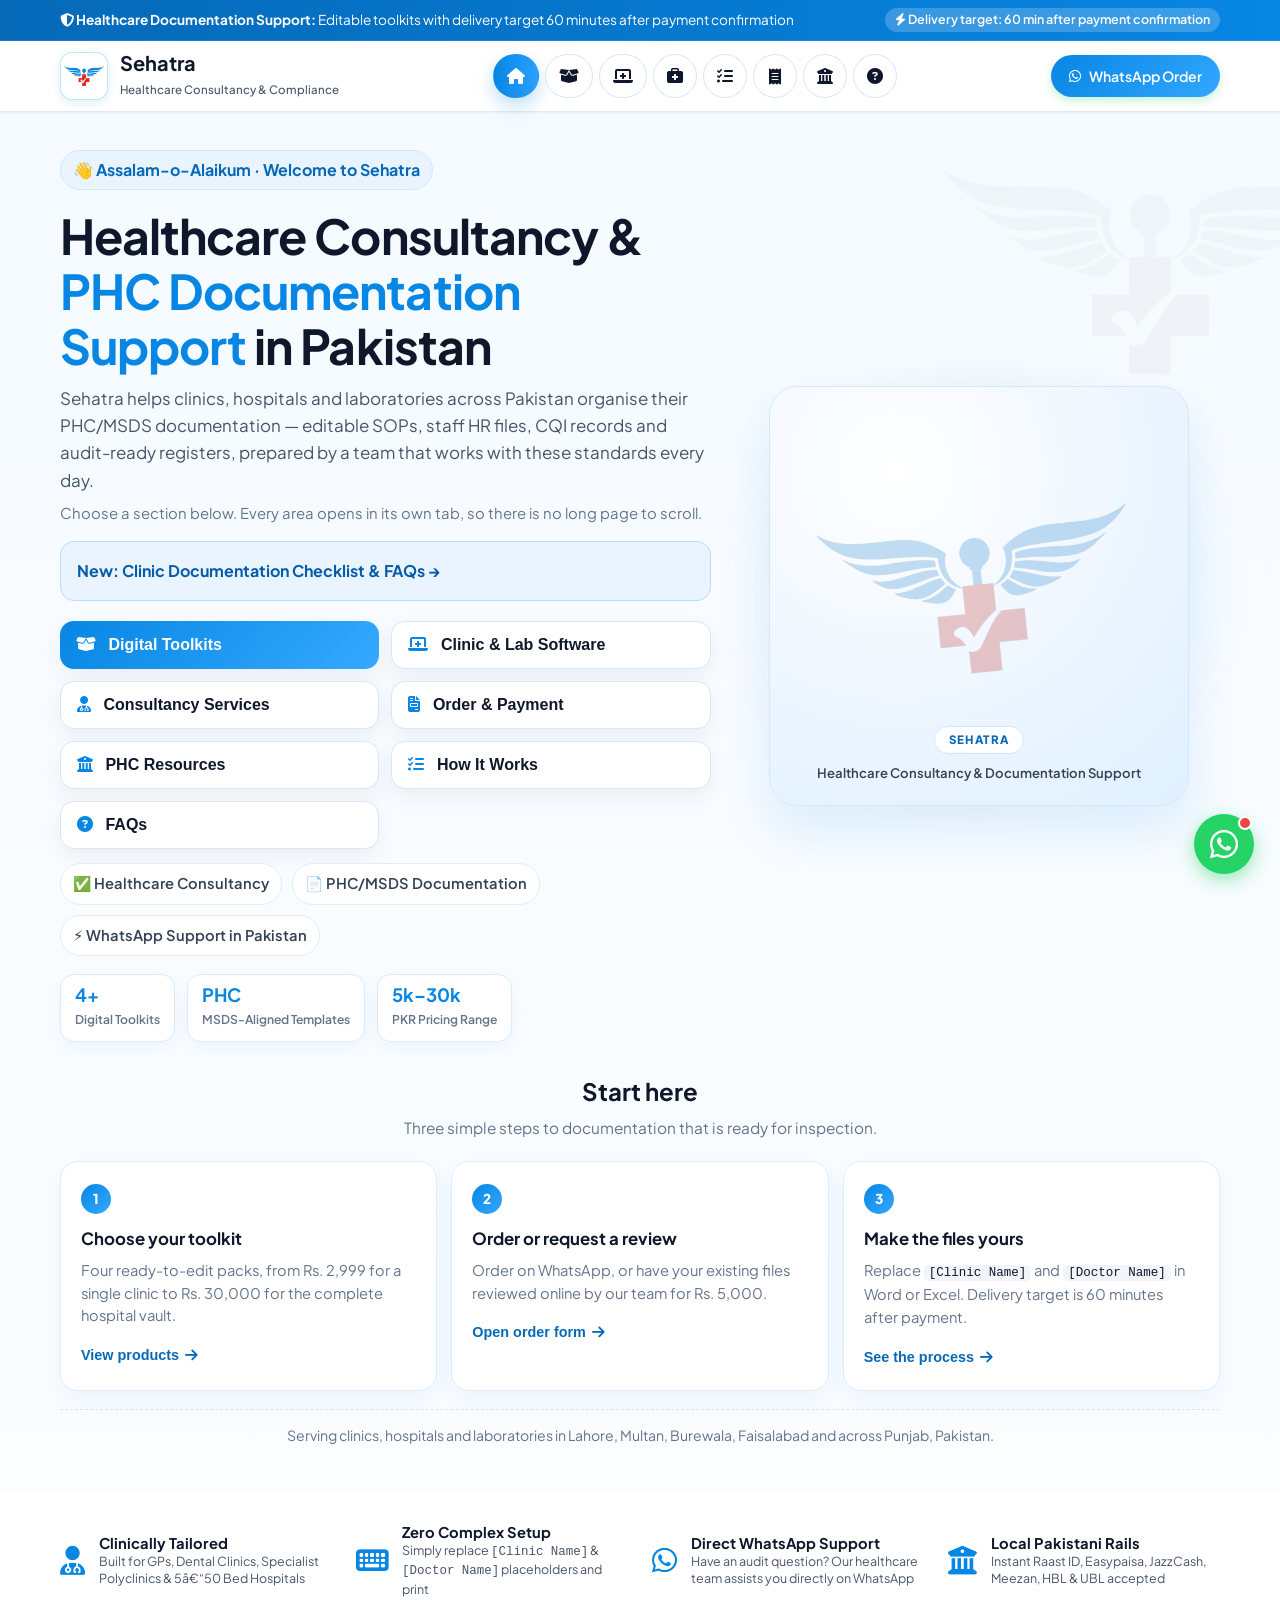
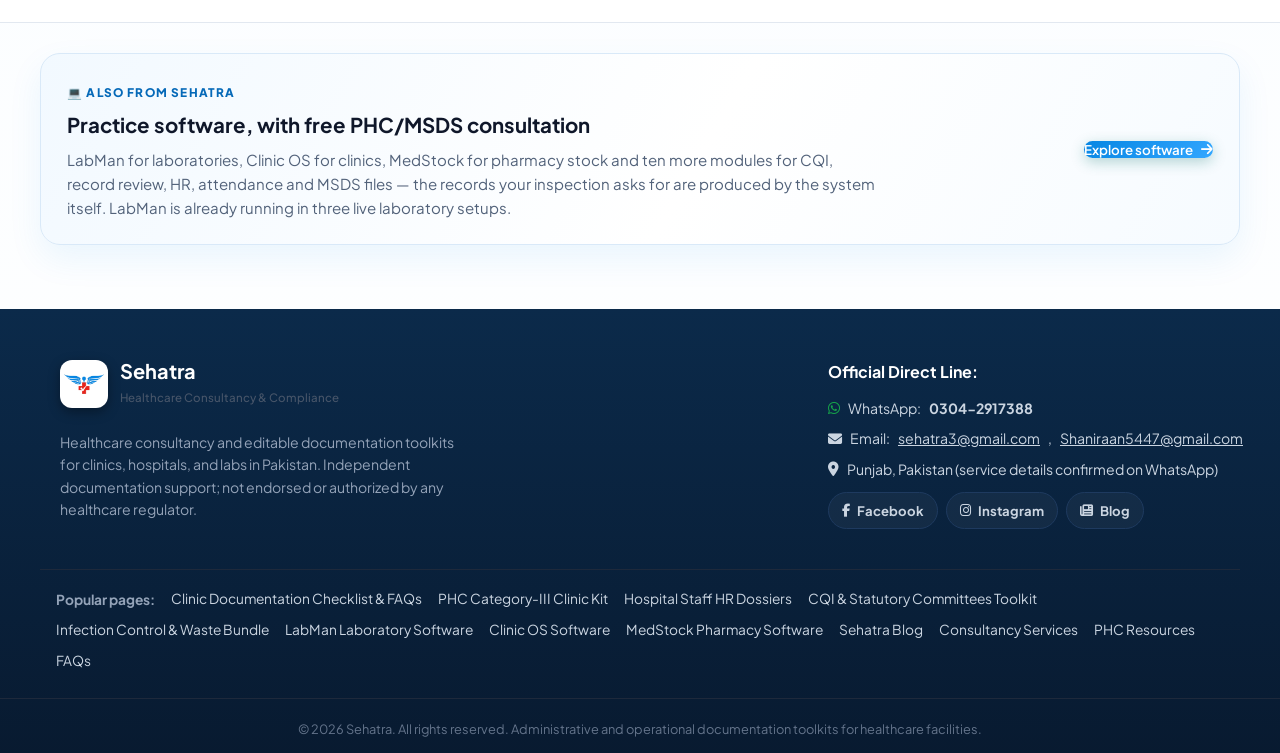
==== commit b3029613: "Feature clinic documentation guide on home page" ====
--- a/index.html
+++ b/index.html
@@ -471,6 +471,7 @@
               <h1>Healthcare Consultancy &amp; <span class="brand-accent">PHC Documentation Support</span> in Pakistan</h1>
               <p class="welcome-lead">Sehatra helps clinics, hospitals and laboratories across Pakistan organise their PHC/MSDS documentation &mdash; editable SOPs, staff HR files, CQI records and audit-ready registers, prepared by a team that works with these standards every day.</p>
               <p class="welcome-note">Choose a section below. Every area opens in its own tab, so there is no long page to scroll.</p>
+              <a href="phc-clinic-documentation-checklist.html" style="display:block;background:#eaf4ff;border:1px solid #b8dcfa;border-radius:14px;padding:16px;margin:16px 0;color:#075caa;font-weight:700;text-decoration:none">New: Clinic Documentation Checklist &amp; FAQs →</a>
               <div class="dashboard-actions">
                 <button class="dash-btn primary" data-tab="products"><i class="fa-solid fa-box-open"></i> Digital Toolkits</button>
                 <button class="dash-btn" data-tab="software"><i class="fa-solid fa-laptop-medical"></i> Clinic &amp; Lab Software</button>
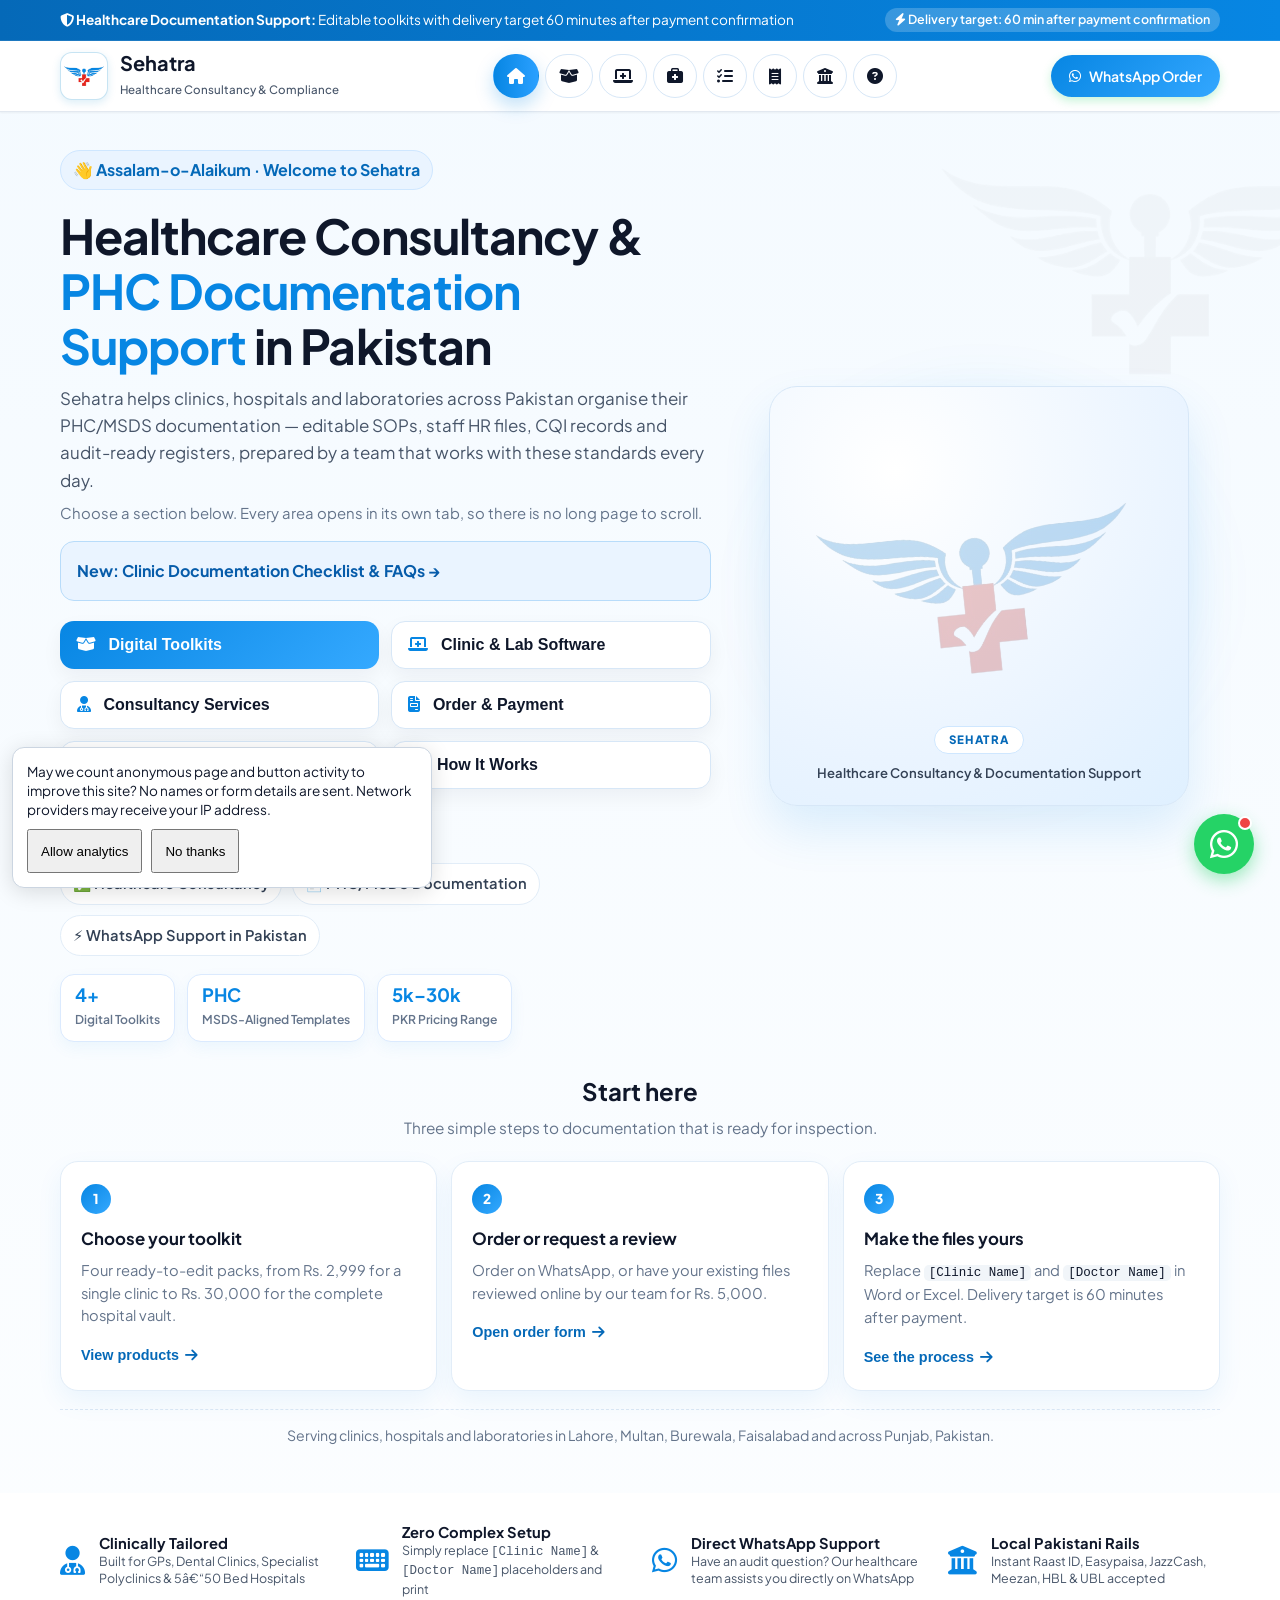
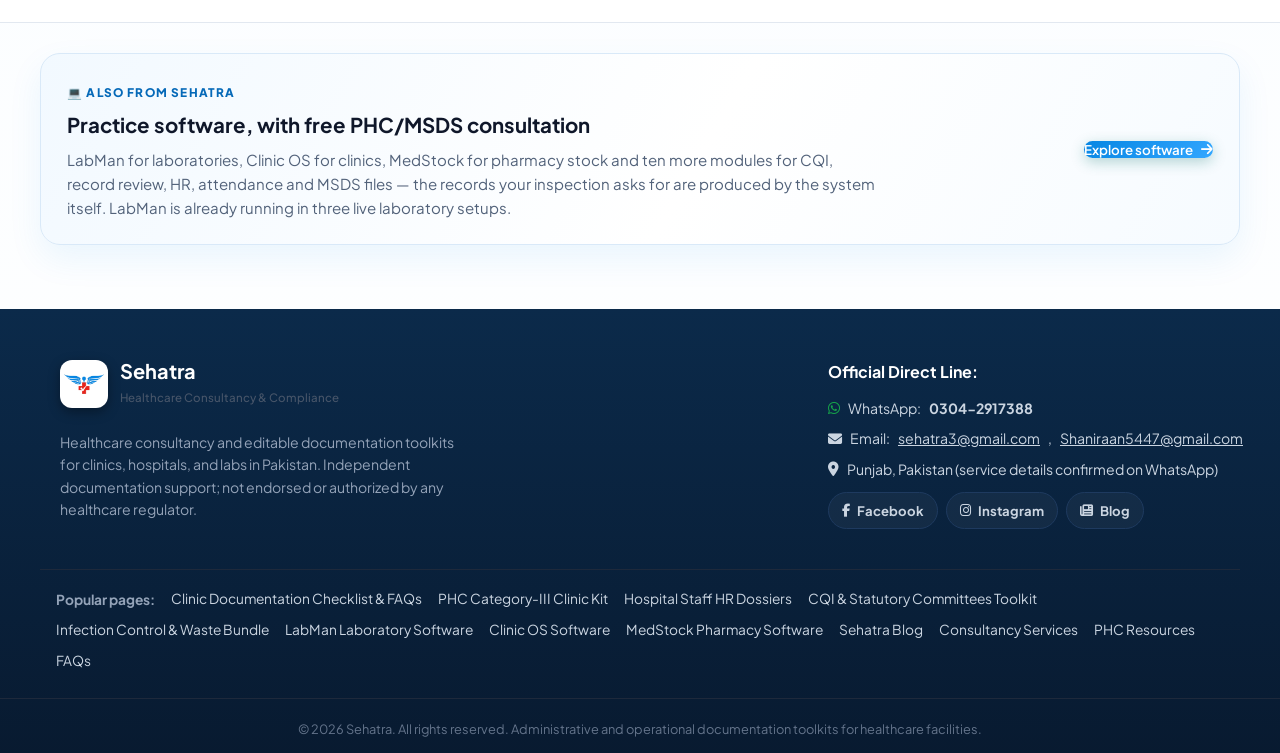
==== commit 3e06ee1e: "Route orders through a validated endpoint, opt-in analytics, mobile nav fix" ====
--- a/index.html
+++ b/index.html
@@ -1455,14 +1455,14 @@
     <div id="successModal" class="modal-overlay">
         <div class="modal-card">
             <div class="modal-icon"><i class="fa-solid fa-circle-check text-green"></i></div>
-            <h3>Order Initiated Successfully!</h3>
-            <p>Your order details have been received. Please follow these final steps:</p>
+            <h3>Confirm your order on WhatsApp</h3>
+            <p id="orderSaveStatus" role="status" aria-live="polite">Saving your details. Please send the WhatsApp message to confirm your order.</p>
             <div class="modal-steps">
                 <div class="m-step">1. Complete payment transfer via your banking app or Easypaisa.</div>
                 <div class="m-step">2. Send your payment screenshot via WhatsApp using the button below.</div>
             </div>
             <p class="order-id-line">Order ID: <strong id="orderIdValue">â€”</strong></p>
-            <a id="modalWaBtn" href="#" target="_blank" class="btn btn-wa-modal">
+            <a id="modalWaBtn" href="#" target="_blank" rel="noopener noreferrer" class="btn btn-wa-modal">
                 <i class="fa-brands fa-whatsapp"></i> Send Screenshot via WhatsApp
             </a>
             <button onclick="closeModal()" class="btn-close-modal">Close</button>
@@ -1479,6 +1479,11 @@
       <button class="mbn-item" data-tab="order"><i class="fa-solid fa-receipt"></i><span>Order</span></button>
       <button class="mbn-item" data-tab="phc"><i class="fa-solid fa-building-columns"></i><span>PHC</span></button>
     </nav>
+    <aside id="analyticsChoice" class="analytics-choice" aria-label="Analytics choice">
+      <p>May we count anonymous page and button activity to improve this site? No names or form details are sent. Network providers may receive your IP address.</p>
+      <button id="analyticsAllow" type="button">Allow analytics</button>
+      <button id="analyticsDecline" type="button">No thanks</button>
+    </aside>
     <script src="script.js"></script>
 </body>
 </html>
--- a/styles.css
+++ b/styles.css
@@ -2182,3 +2182,20 @@
 @media (max-width: 768px) {
   .footer-social a { min-height: 40px; }
 }
+
+/* Keep the order form and navigation usable on narrow phones. */
+@media (max-width: 768px) {
+  /* the icon nav from the desktop rule must stay hidden: the bottom bar carries the tabs */
+  .nav-links.tab-nav { display: none; }
+  .order-grid { padding: 0; min-width: 0; }
+  .form-wrapper, .payment-wrapper, .form-group { min-width: 0; }
+  .mobile-bottom-nav { overflow-x: auto; justify-content: safe center; }
+  .mbn-item { flex: 1 0 48px; min-height: 48px; }
+  .modal-card { max-height: calc(100dvh - 32px); overflow-y: auto; }
+}
+
+.analytics-choice { position:fixed; z-index:1300; left:12px; bottom:12px; max-width:420px; padding:14px; background:#fff; border:1px solid #cbd5e1; border-radius:12px; box-shadow:0 4px 22px #0002; }
+.analytics-choice[hidden] { display:none; }
+.analytics-choice p { margin:0 0 10px; font-size:.85rem; line-height:1.4; }
+.analytics-choice button { min-height:44px; padding:8px 12px; margin-right:6px; cursor:pointer; }
+@media(max-width:768px) { .analytics-choice { left:8px; right:8px; bottom:calc(82px + env(safe-area-inset-bottom)); max-width:none; } }
